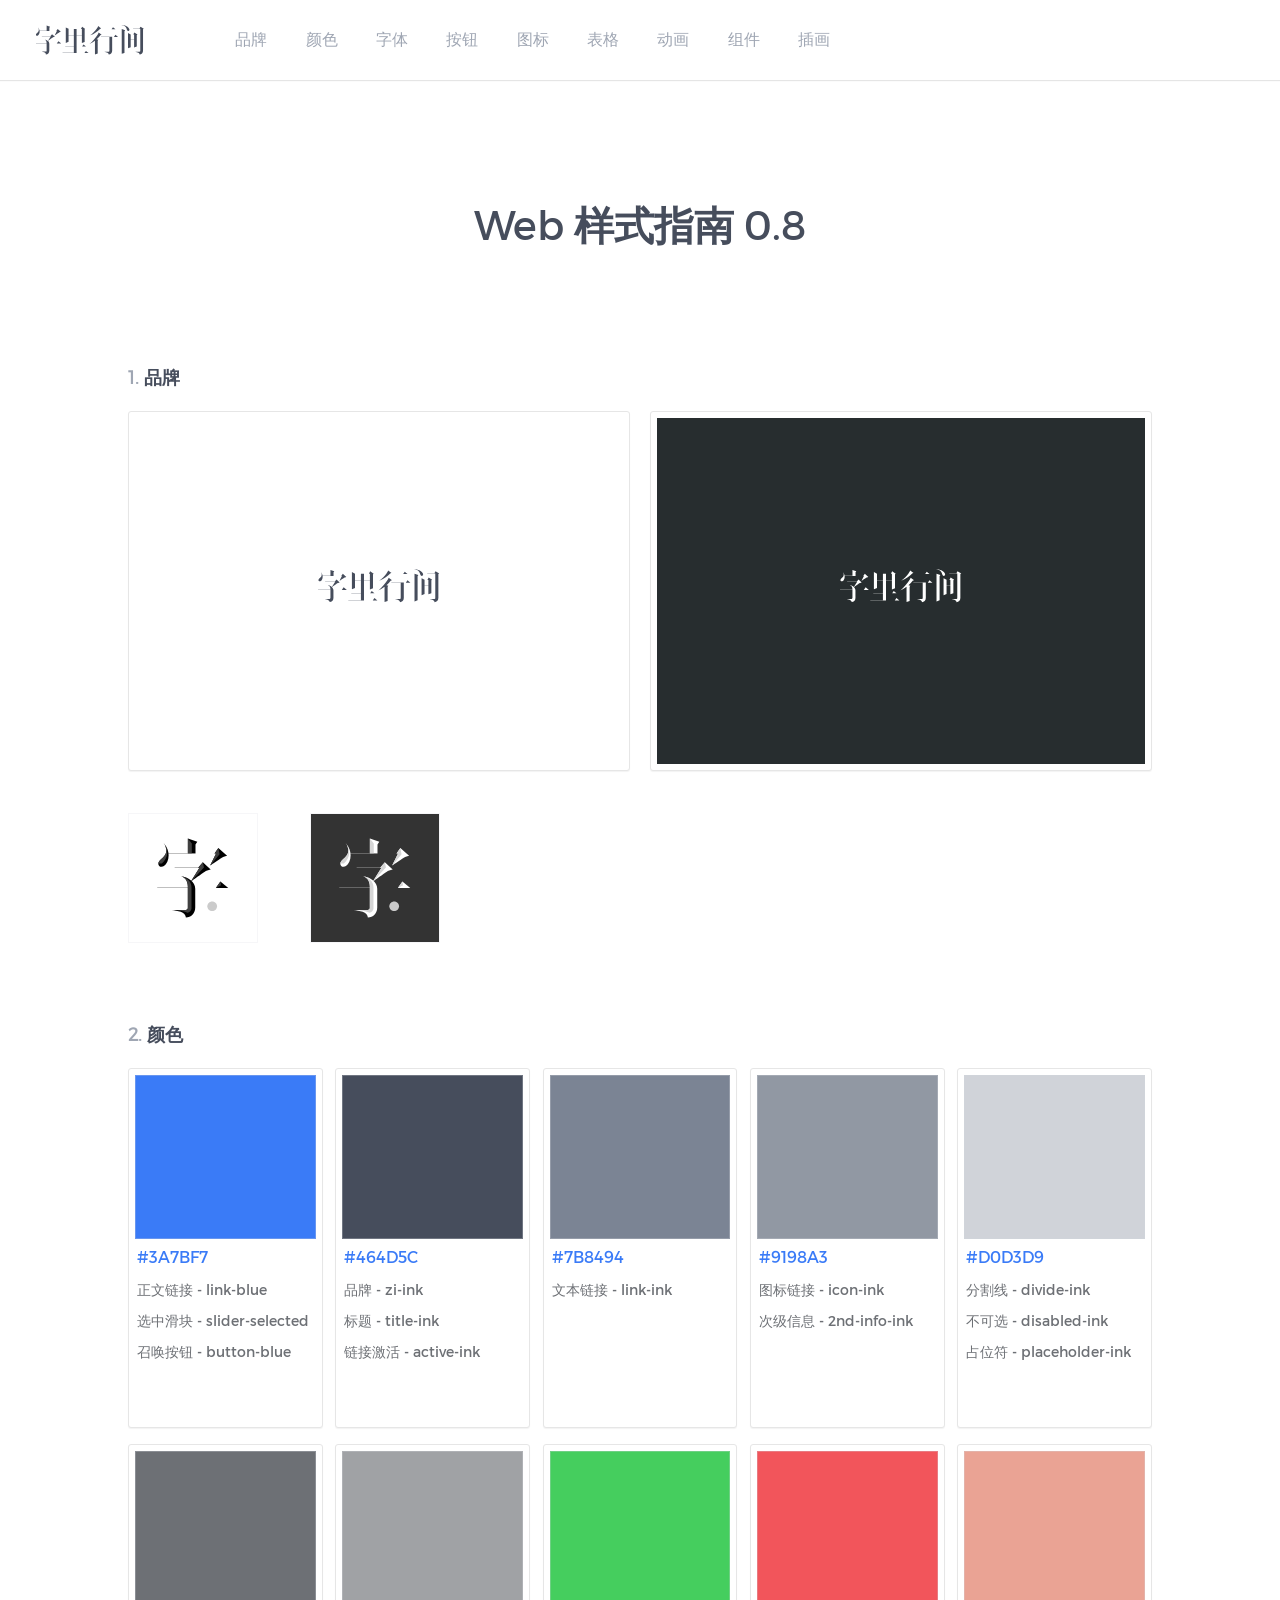
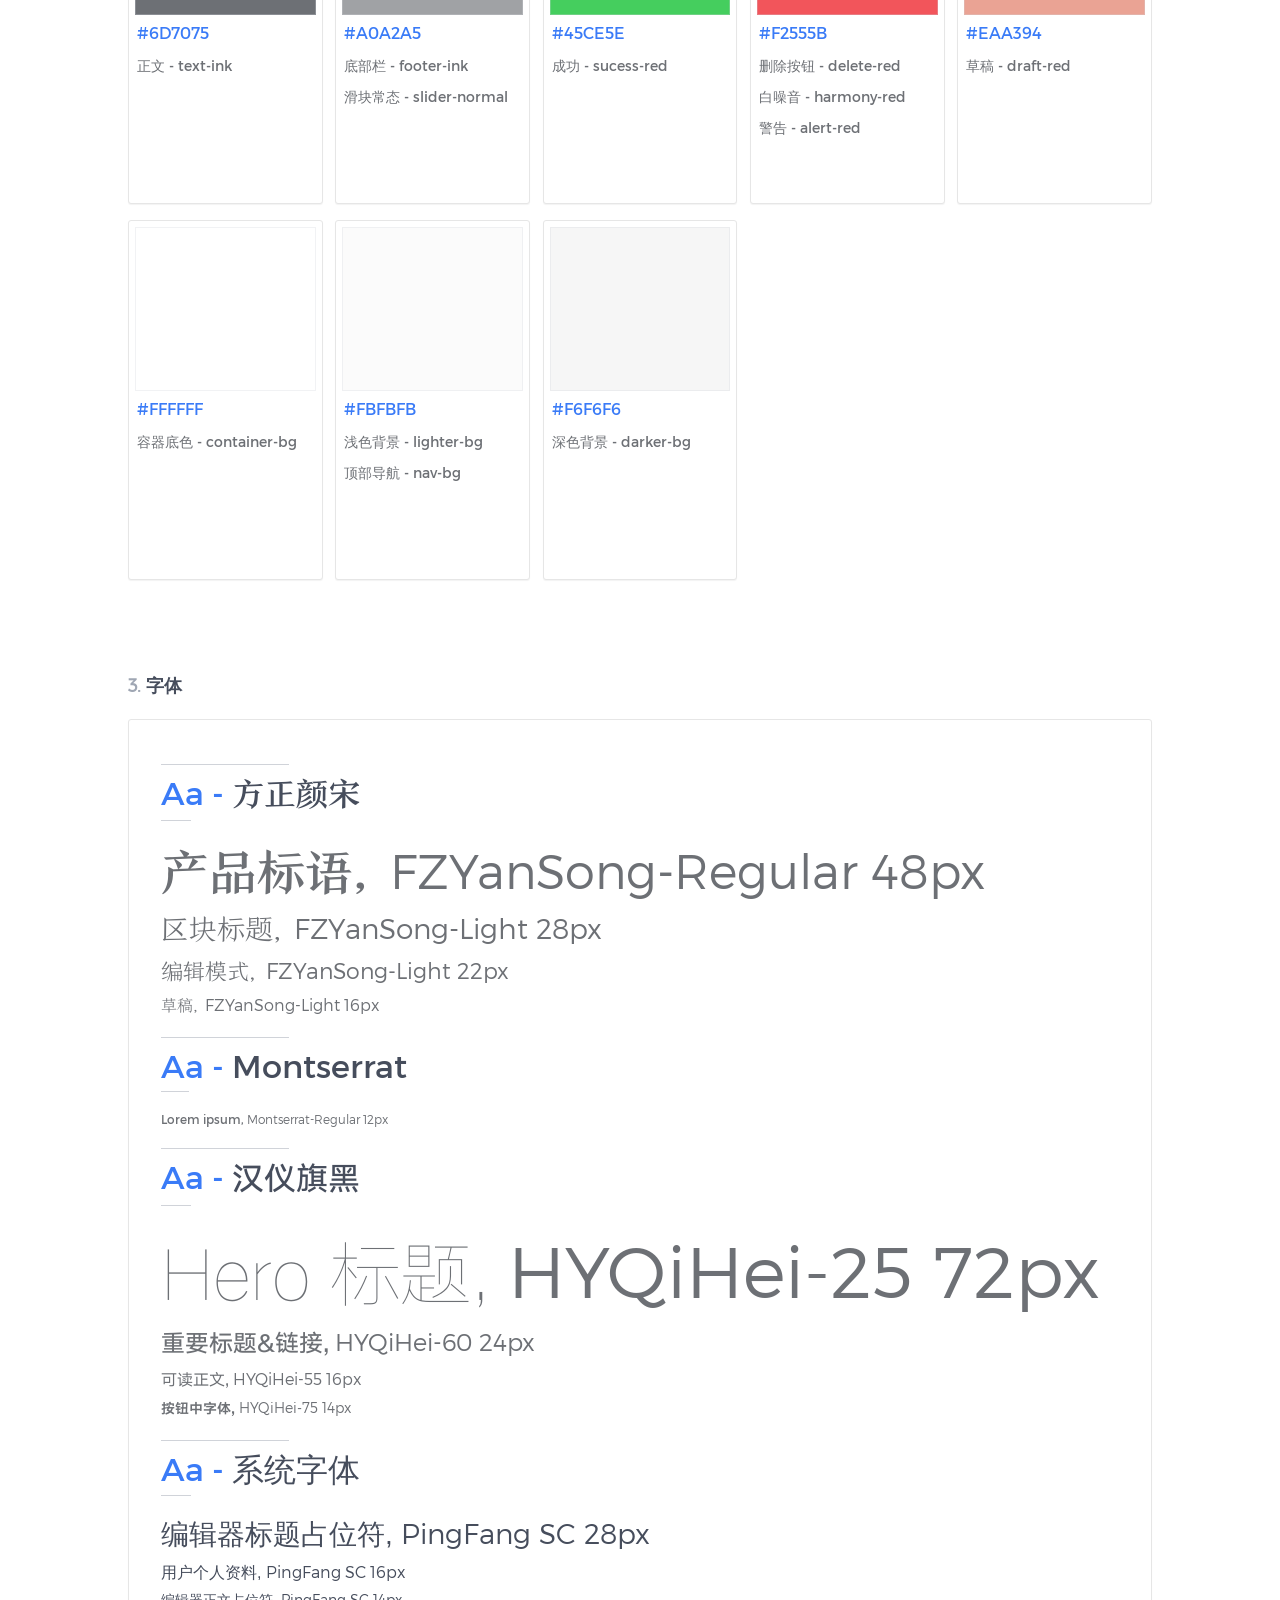
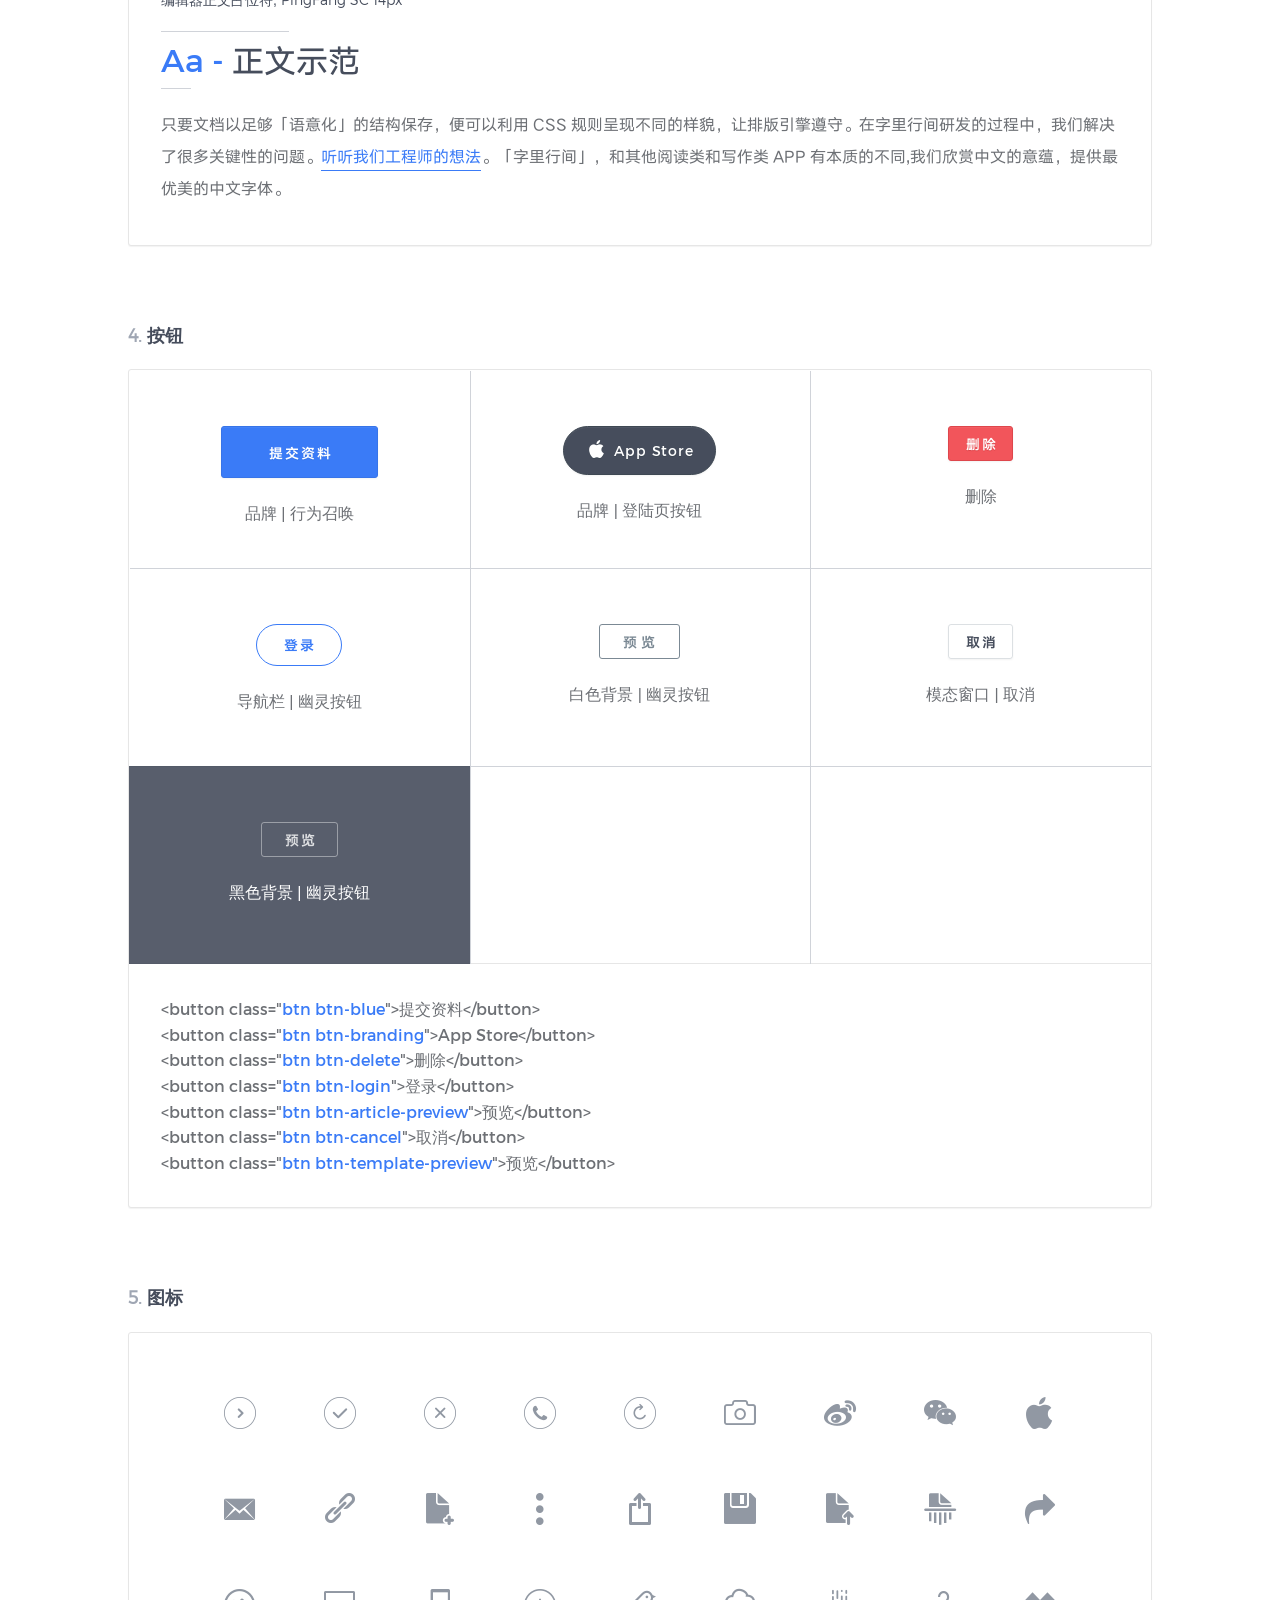
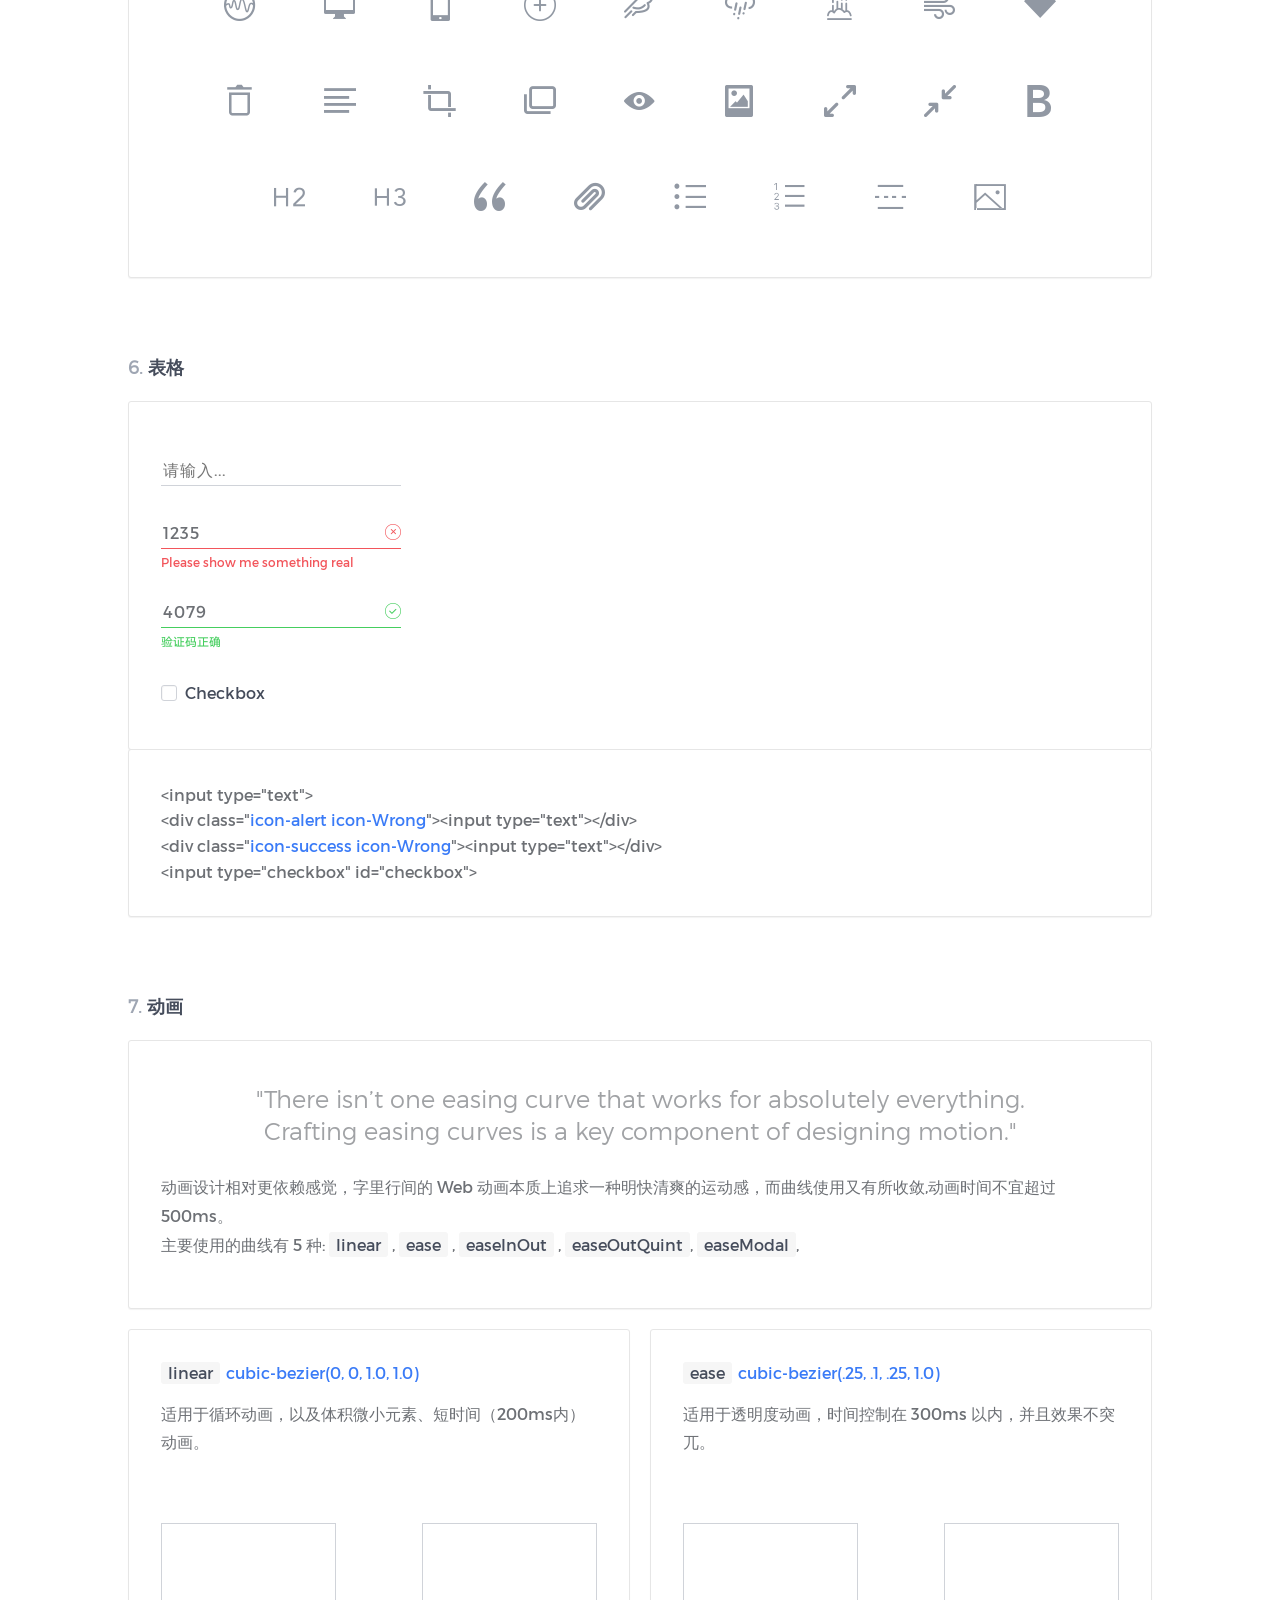
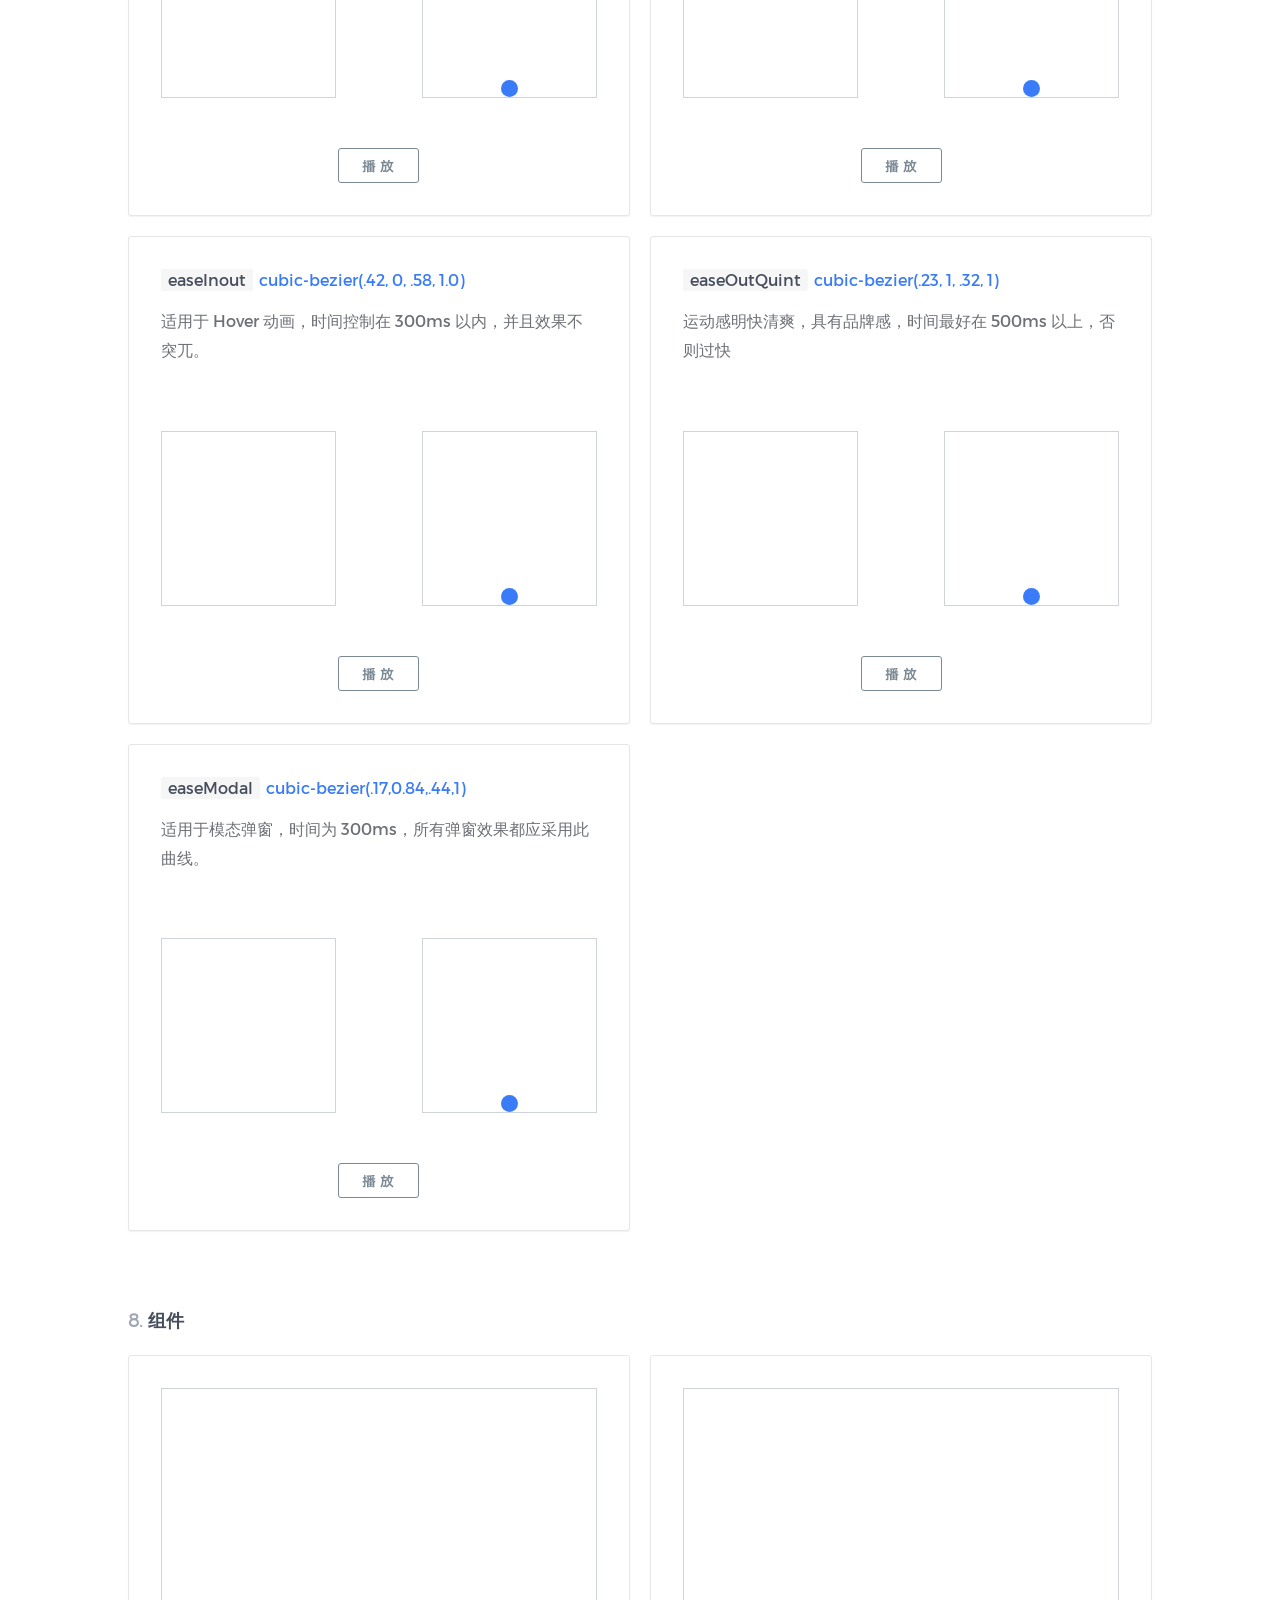
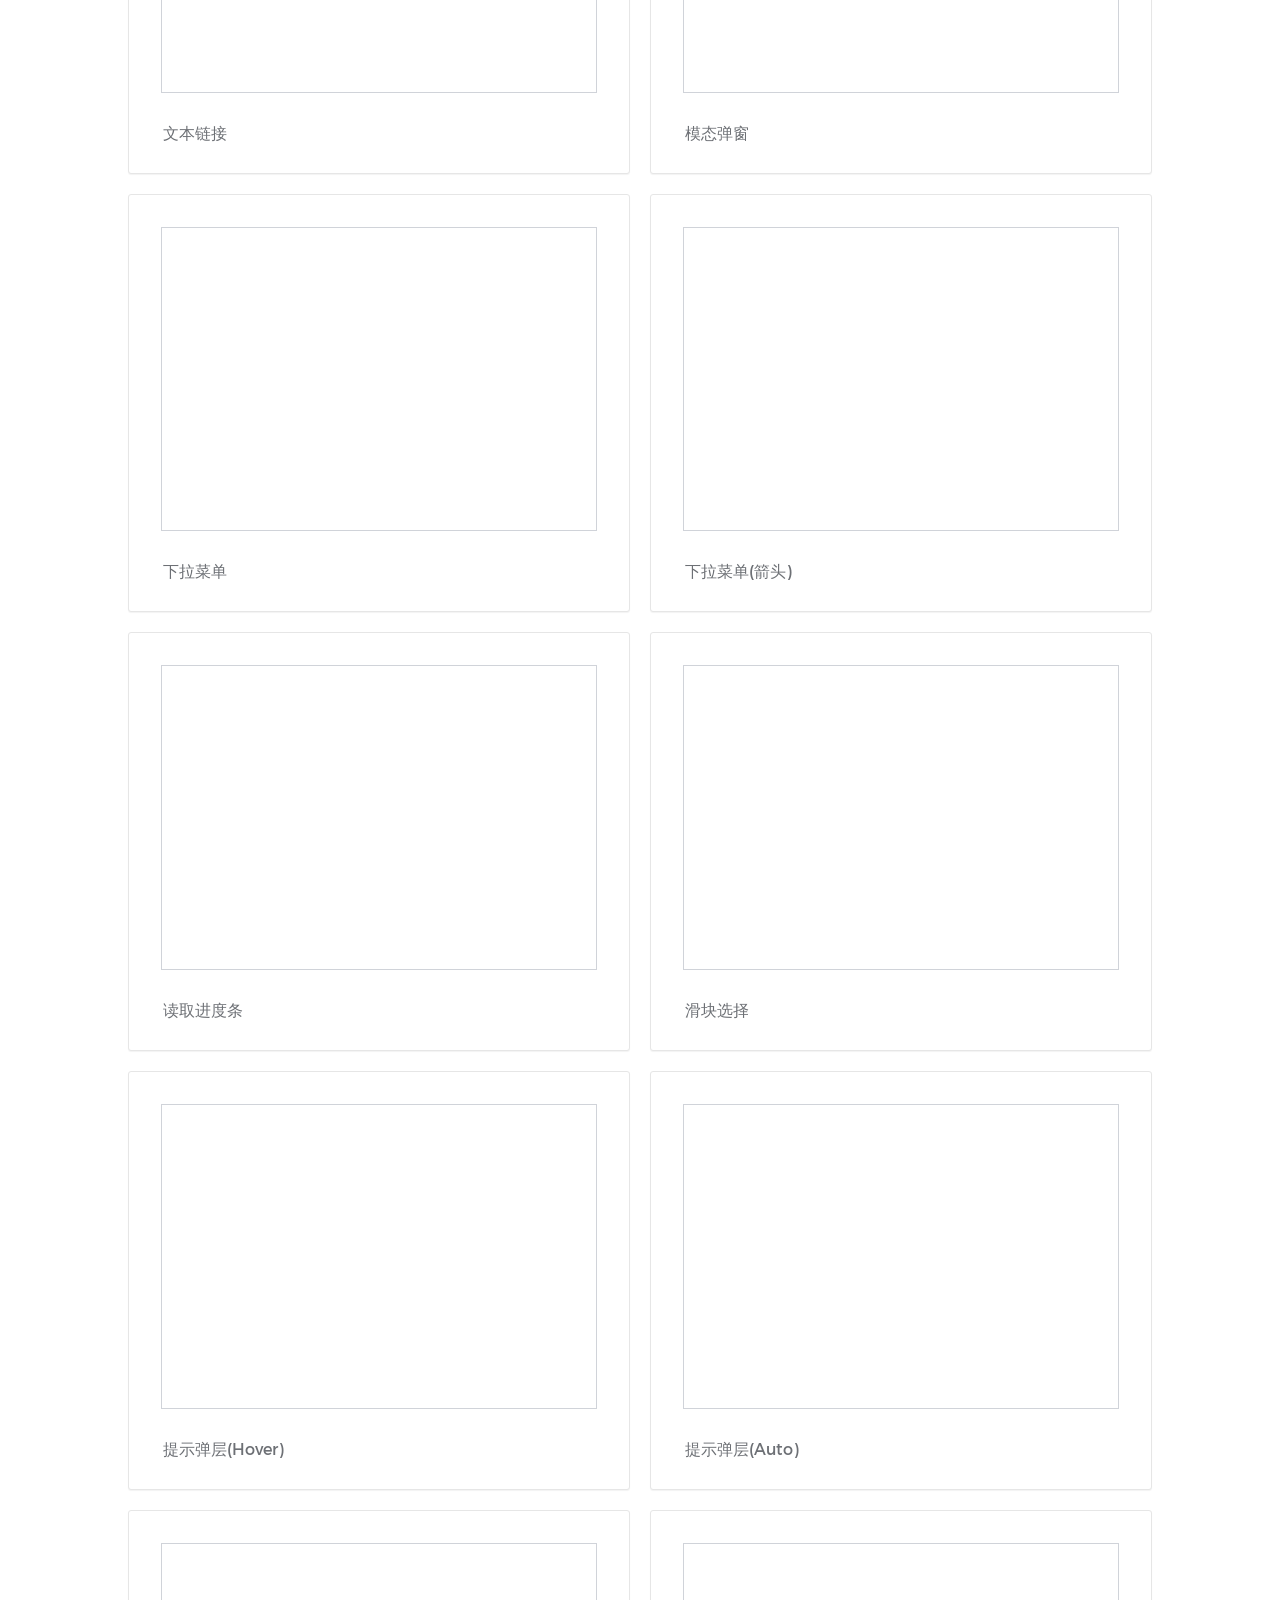
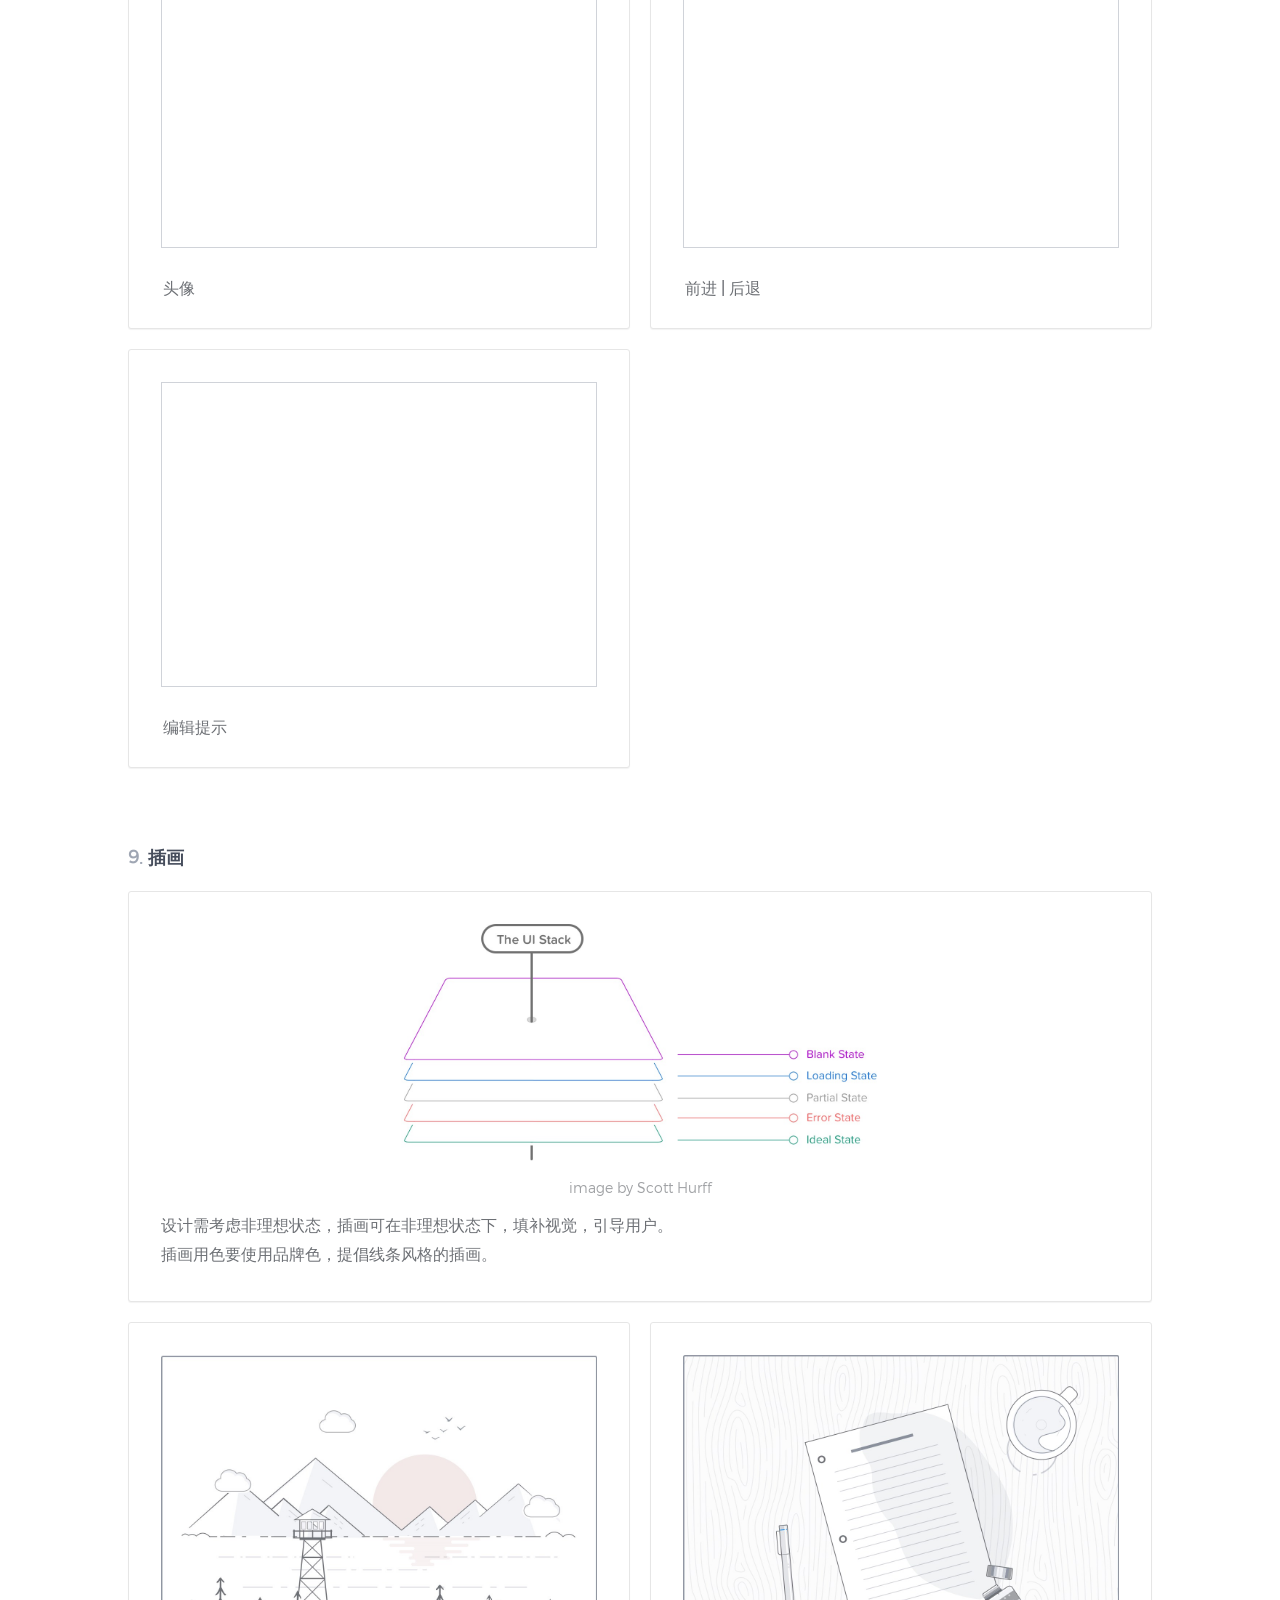
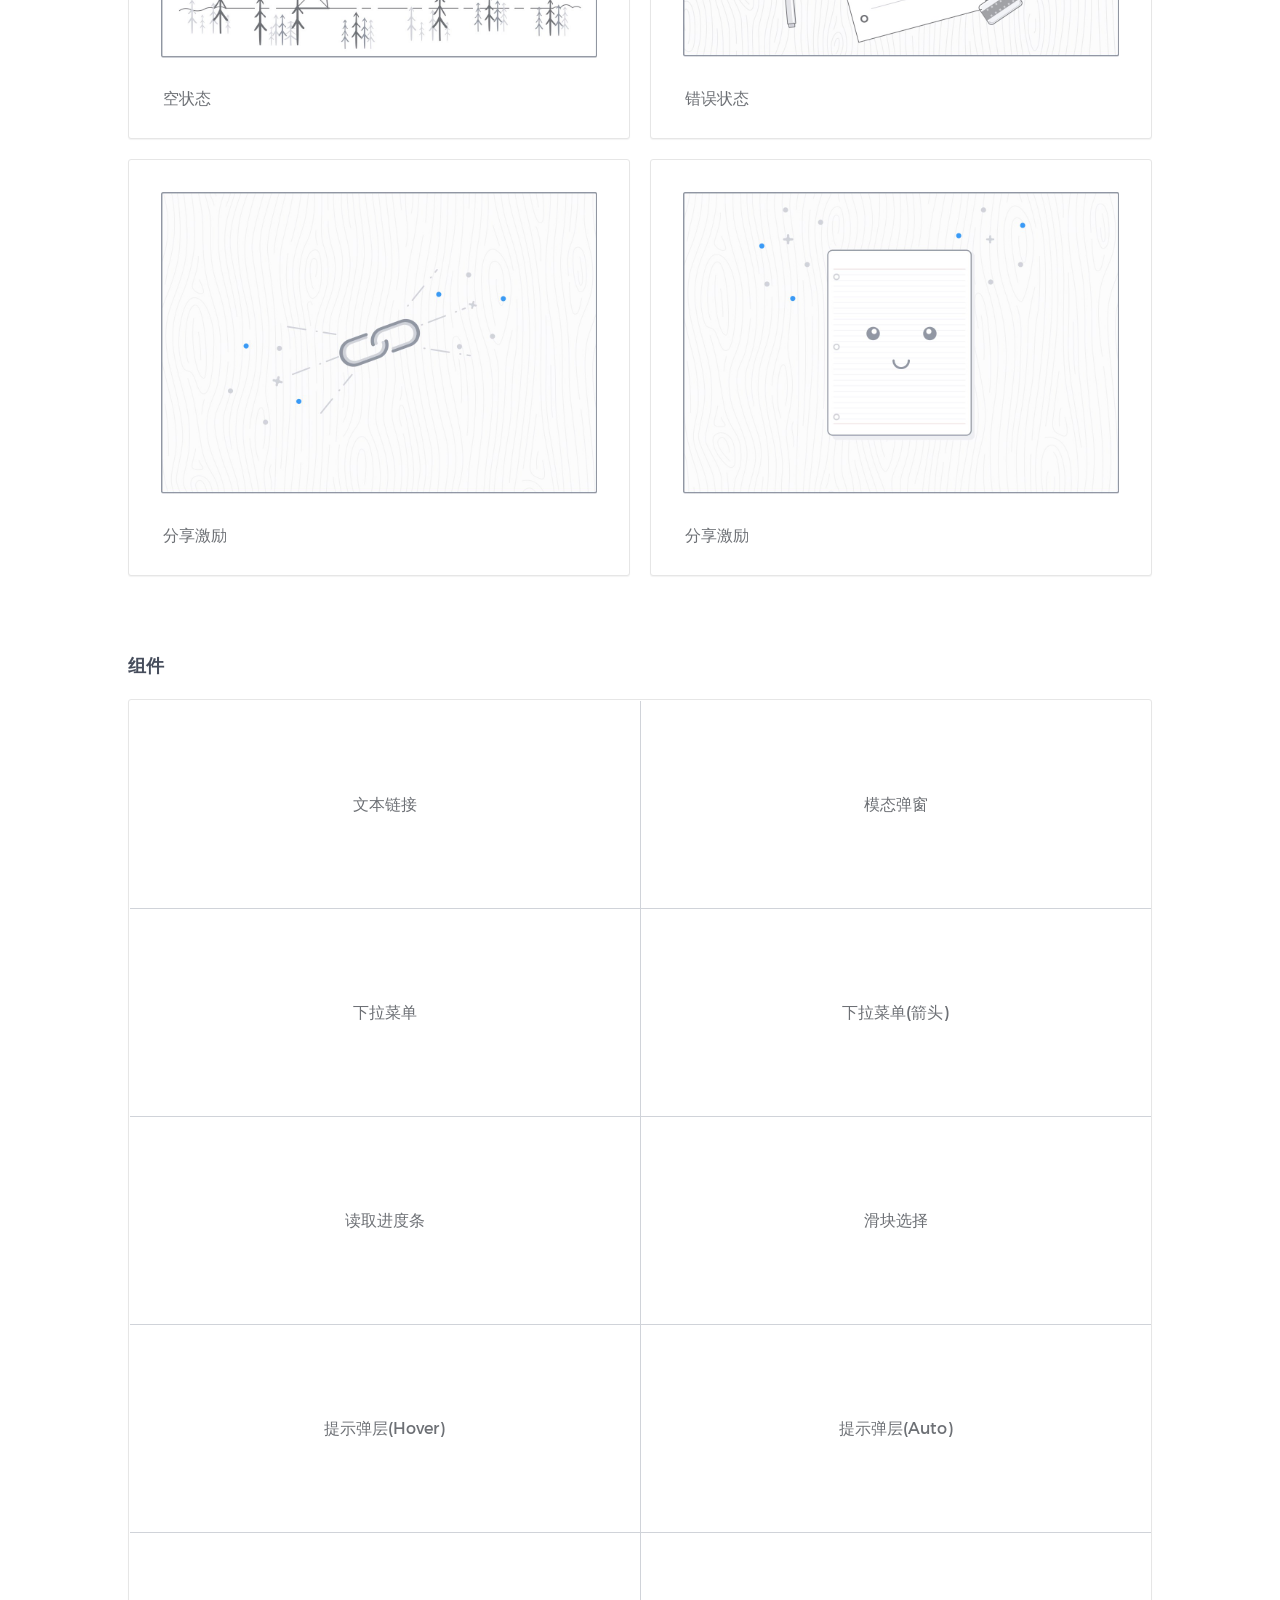
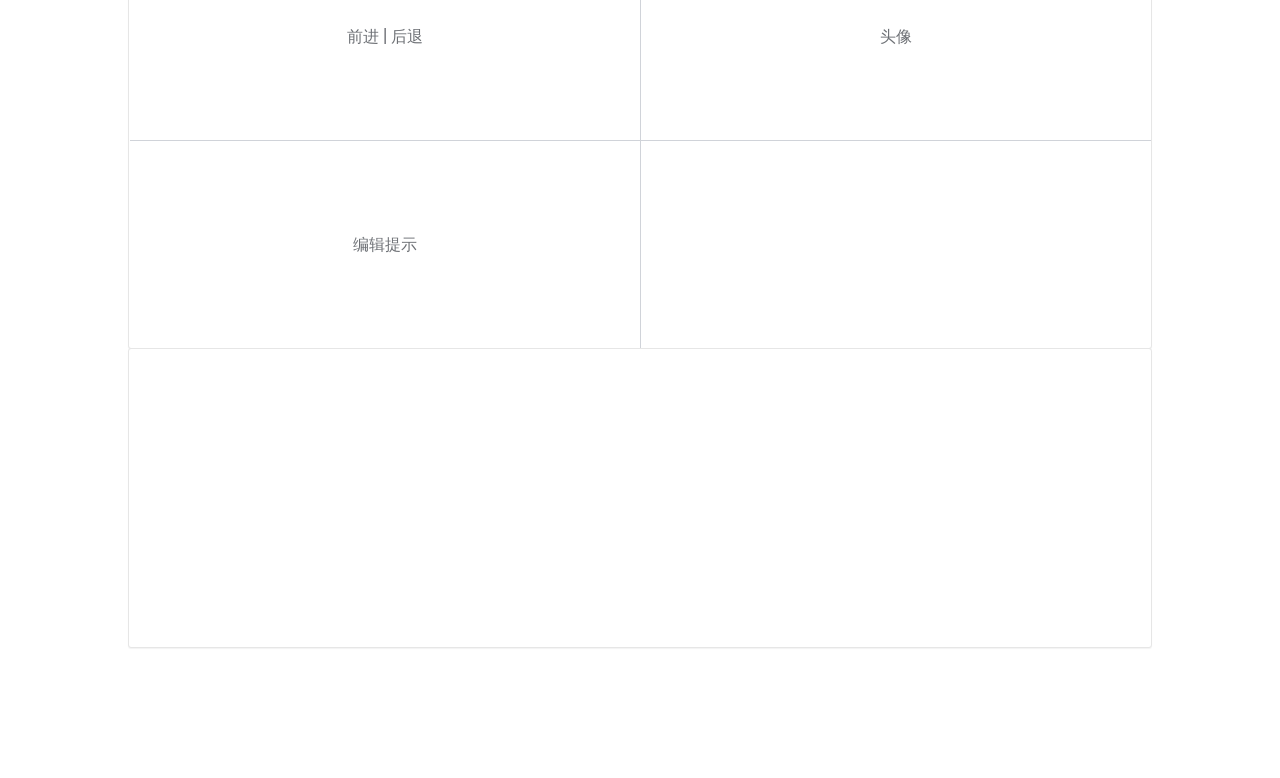
==== index.html @ 2e8d0f9f "update" ====
<!doctype html>
<html lang="en" class="no-js">
<head>
	<meta charset="UTF-8">
	<meta name="viewport" content="width=device-width, initial-scale=1">
  <link rel="shortcut icon" href="fav.ico">
	<link rel="stylesheet" href="./css/reset.css"> <!-- CSS reset -->
	<link rel="stylesheet" href="./css/style-guide.css"> <!-- Resource style -->
	<script src="./js/modernizr.js"></script> <!-- Modernizr -->

	<title>样式指南 | 字里行间</title>
</head>
<body>
	<header>
		<div class="cd-logo"><img src="assets/logo.svg" alt="Logo"></div>

		<nav>
			<ul class="cd-main-nav">
				<li><a href="#branding">品牌</a></li>
				<li><a href="#colors">颜色</a></li>
				<li><a href="#typography">字体</a></li>
				<li><a href="#buttons">按钮</a></li>
				<li><a href="#icons">图标</a></li>
				<li><a href="#form">表格</a></li>
				<li><a href="#animation">动画</a></li>
				<li><a href="#component">组件</a></li>
				<li><a href="#illustration">插画</a></li>
			</ul> <!-- cd-main-nav -->
		</nav>
		<a href="#0" class="cd-nav-trigger">Menu<span></span></a>
	</header>

	<main>
		<h1 class="guide_title">Web <span>样式指南</span> 0.8</h1>

		<section id="branding" class="cd-branding">
			<h2>品牌</h2>

			<ul>
				<li class="cd-box"><div class="bg_white"><div class="logo_dark" alt="Logo Dark"></div></div></li>
				<li class="cd-box"><div class="bg_dark"><div class="logo_white" alt="Logo White"></div></div></li>
			</ul>

			<ul>
				<li><img src="assets/branding/Logo_White_128.svg" alt="Touch Icon White"></li>
				<li><img src="assets/branding/Logo_Dark_128.svg" alt="Touch Icon Black"></li>
			</ul>
		</section>

		<section id="colors" class="cd-colors">
			<h2>颜色</h2>

			<ul>
				<li class="cd-box">
					<div class="cd-color-swatch"></div>
					<b class="color-class">正文链接 - link-blue</b><b class="color-class">选中滑块 - slider-selected</b><b class="color-class">召唤按钮 - button-blue</b>
				</li>

				<li class="cd-box">
					<div class="cd-color-swatch"></div>
					<b class="color-class">品牌 - zi-ink</b><b class="color-class">标题 - title-ink</b><b class="color-class">链接激活 - active-ink</b>
				</li>

				<li class="cd-box">
					<div class="cd-color-swatch"></div>
					<b class="color-class">文本链接 - link-ink</b>
				</li>

				<li class="cd-box">
					<div class="cd-color-swatch"></div>
					<b class="color-class">图标链接 - icon-ink</b><b class="color-class">次级信息 - 2nd-info-ink</b>
				</li>

				<li class="cd-box">
					<div class="cd-color-swatch"></div>
					<b class="color-class">分割线 - divide-ink</b><b class="color-class">不可选 - disabled-ink</b><b class="color-class">占位符 - placeholder-ink</b>
				</li>
				<li class="cd-box">
					<div class="cd-color-swatch"></div>
					<b class="color-class">正文 - text-ink</b>
				</li>

				<li class="cd-box">
					<div class="cd-color-swatch"></div>
					<b class="color-class">底部栏 - footer-ink</b><b class="color-class">滑块常态 - slider-normal</b><b class="color-class"></b>
				</li>

				<li class="cd-box">
					<div class="cd-color-swatch"></div>
					<b class="color-class">成功 - sucess-red</b>
				</li>

				<li class="cd-box">
					<div class="cd-color-swatch"></div>
					<b class="color-class">删除按钮 - delete-red</b><b class="color-class">白噪音 - harmony-red</b><b class="color-class">警告 - alert-red</b>
				</li>

				<li class="cd-box">
					<div class="cd-color-swatch"></div>
					<b class="color-class">草稿 - draft-red</b>
				</li>

				<li class="cd-box">
					<div class="cd-color-swatch"></div>
					<b class="color-class">容器底色 - container-bg</b>
				</li>

				<li class="cd-box">
					<div class="cd-color-swatch"></div>
					<b class="color-class">浅色背景 - lighter-bg</b><b class="color-class">顶部导航 - nav-bg</b>
				</li>

				<li class="cd-box">
					<div class="cd-color-swatch"></div>
					<b class="color-class">深色背景 - darker-bg</b>
				</li>
			</ul>
		</section>

		<section id="typography" class="cd-typography">
			<h2>字体</h2>

			<div class="cd-box">
				<div class="font_title_before"><h1 class="font_title font-fzyansong-title">方正颜宋</h1></div>
				<h1 class="font_area font-fzyansong-regular">产品标语, <span></span></h1>
				<h1 class="font_area font-fzyansong-light">区块标题, <span></span></h1>
				<h1 class="font_area font-fzyansong-light2">编辑模式, <span></span></h1>
				<h1 class="font_area font-fzyansong-light3">草稿, <span></span></h1>
				<div class="font_title_before"><h1 class="font_title font-montserrat-title">Montserrat</h1></div>
				<h1 class="font_area font-montserrat-regular">Lorem ipsum, <span></span></h1>
				<div class="font_title_before"><h1 class="font_title font-hyqihei-title">汉仪旗黑</h1></div>
				<h1 class="font_area font-hyqihei-25">Hero 标题, <span></span></h1>
				<h1 class="font_area font-hyqihei-60">重要标题&链接, <span></span></h1>
				<h1 class="font_area font-hyqihei-55">可读正文, <span></span></h1>
				<h1 class="font_area font-hyqihei-75">按钮中字体, <span></span></h1>
				<div class="font_title_before"><h1 class="font_title font-system-title">系统字体</h1></div>
				<h1 class="font_area font-system-400">编辑器标题占位符, <span></span></h1>
				<h1 class="font_area font-system-200-2">用户个人资料, <span></span></h1>
				<h1 class="font_area font-system-200">编辑器正文占位符, <span></span></h1>
				<div class="font_title_before"><h1 class="font_title font-hyqihei-title">正文示范</h1></div>
				<p class="font-body">只要文档以足够「语意化」的结构保存，便可以利用 CSS 规则呈现不同的样貌，让排版引擎遵守。在字里行间研发的过程中，我们解决了很多关键性的问题。<a href="#0">听听我们工程师的想法</a>。「字里行间」，和其他阅读类和写作类 APP 有本质的不同,我们欣赏中文的意蕴，提供最优美的中文字体。</p>
			</div>
		</section>

		<section id="buttons" class="cd-buttons">
			<h2>按钮</h2>

			<div class="cd-box">
				<div class="btn-box"><button class="btn btn-blue">提交资料</button><span id="buttons-tips">品牌 | 行为召唤</span></div>
				<div class="btn-box"><button class="btn btn-branding">App Store<div class="icon-Apple"></div></button><span id="buttons-tips">品牌 | 登陆页按钮</span></div>
				<div class="btn-box"><button class="btn btn-delete">删除</button><span id="buttons-tips">删除</span></div>
				<div class="btn-box"><button class="btn btn-login">登录</button><span id="buttons-tips">导航栏 | 幽灵按钮</span></div>
				<div class="btn-box"><button class="btn btn-article-preview">预览</button><span id="buttons-tips">白色背景 | 幽灵按钮</span></div>
				<div class="btn-box"><button class="btn btn-cancel">取消</button><span id="buttons-tips">模态窗口 | 取消</span></div>
				<div class="btn-box"><button class="btn btn-template-preview">预览</button><span id="buttons-tips">黑色背景 | 幽灵按钮</span></div>
				<div class="btn-box"></div>
				<div class="btn-box"></div>

			</div>

		</section>

		<section id="icons" class="cd-icons">
			<h2>图标</h2>

			<ul class="cd-box">
				<li class="icon-SendVerify"></li>
				<li class="icon-Right"></li>
				<li class="icon-Wrong"></li>
				<li class="icon-Dial"></li>
				<li class="icon-Recycle"></li>
				<li class="icon-Camera"></li>
				<li class="icon-Weibo"></li>
				<li class="icon-Wechat"></li>
				<li class="icon-Apple"></li>
				<li class="icon-Mail"></li>
				<li class="icon-Copy"></li>
				<li class="icon-AddArticle"></li>
				<li class="icon-More"></li>
				<li class="icon-Share"></li>
				<li class="icon-Draft"></li>
				<li class="icon-Publish"></li>
				<li class="icon-SmashnEmpty"></li>
				<li class="icon-Share2"></li>
				<li class="icon-WhiteNoise"></li>
				<li class="icon-iMac"></li>
				<li class="icon-iPhone"></li>
				<li class="icon-AddMedia"></li>
				<li class="icon-Bird"></li>
				<li class="icon-Rain"></li>
				<li class="icon-Waterfall"></li>
				<li class="icon-Wind"></li>
				<li class="icon-Heart"></li>
				<li class="icon-DeleteImage"></li>
				<li class="icon-Note"></li>
				<li class="icon-Crop"></li>
				<li class="icon-Replace"></li>
				<li class="icon-Preview"></li>
				<li class="icon-UploadImage"></li>
				<li class="icon-ScaleUp"></li>
				<li class="icon-ScaleDown"></li>
				<li class="icon-Bold"></li>
				<li class="icon-H1"></li>
				<li class="icon-H2"></li>
				<li class="icon-Quote"></li>
				<li class="icon-Link"></li>
				<li class="icon-Dot"></li>
				<li class="icon-Num"></li>
				<li class="icon-Divide"></li>
				<li class="icon-AddPicture"></li>
			</ul>
		</section>

		<section id="form" class="cd-form">
			<h2>表格</h2>

			<div class="cd-box">
				<form>
					<fieldset>
						<input type="text" autocomplete="off" placeholder="请输入...">
						<div class="input-alert icon-Wrong"><input type="text" value="1235" placeholder="请输入..."></div>
						<div class="input-success icon-Right"><input type="text" value="4079" placeholder="请输入..."></div>
					</fieldset>

					<fieldset>
						<div class="cd-input-wrapper">
							<input type="checkbox" id="checkbox">
	      					<label class="checkbox-label" for="checkbox">Checkbox</label>
      					</div>
					</fieldset>
				</form>
			</div>
			<div class="cd-box">
				<p>&ltinput type="text"&gt</p>
				<p>&ltdiv class="<span style="color: #3a7bf7;">icon-alert icon-Wrong</span>"&gt&ltinput type="text"&gt&lt/div&gt</p>
				<p>&ltdiv class="<span style="color: #3a7bf7;">icon-success icon-Wrong</span>"&gt&ltinput type="text"&gt&lt/div&gt</p>
				<p>&ltinput type="checkbox" id="checkbox"&gt</p>
			</div>
		</section>


		<section id="animation" class="cd-animation">
			<h2>动画</h2>
			<div class="cd-box">
					<span class="quote">"There isn’t one easing curve that works for absolutely everything. Crafting easing curves is a key component of designing motion."</span>
					<span class="animation_text">
						动画设计相对更依赖感觉，字里行间的 Web 动画本质上追求一种明快清爽的运动感，而曲线使用又有所收敛,动画时间不宜超过 500ms。<br>主要使用的曲线有 5 种:
						<span>
							<span class="easing_label">linear</span> ,
							<span class="easing_label">ease</span> ,
							<span class="easing_label">easeInOut</span> ,
							<span class="easing_label">easeOutQuint</span>,
							<span class="easing_label">easeModal</span>,
						</span>
					</span>

			</div>
			<div class="cd-box">
				<div class="animation-box">
					<span class="easing_name">linear</span><span class="easing_bezier">cubic-bezier(0, 0, 1.0, 1.0)</span>
					<span class="animation_text">适用于循环动画，以及体积微小元素、短时间（200ms内）动画。</span>
					<div class="animation_container">
						<div class="graph_container">
							<svg class="graph_beziercurve_container">
								<polyline class="graph_bezierline"></polyline>
							</svg>
						</div>
						<div class="ball_container">
								<div class="easing_ball"></div>
						</div>
					</div>
					<button class="play_animation btn btn-article-preview">播放</button>
				</div>
			</div>
			<div class="cd-box">
				<div class="animation-box">
					<span class="easing_name">ease</span><span class="easing_bezier">cubic-bezier(.25, .1, .25, 1.0)</span>
					<span class="animation_text">适用于透明度动画，时间控制在 300ms 以内，并且效果不突兀。</span>
					<div class="animation_container">
						<div class="graph_container">
							<svg class="graph_beziercurve_container">
								<polyline class="graph_bezierline"></polyline>
							</svg>
						</div>
						<div class="ball_container">
								<div class="easing_ball"></div>
						</div>
					</div>
					<button class="play_animation btn btn-article-preview">播放</button>
				</div>
			</div>
			<div class="cd-box">
				<div class="animation-box">
					<span class="easing_name">easeInout</span><span class="easing_bezier">cubic-bezier(.42, 0, .58, 1.0)</span>
					<span class="animation_text">适用于 Hover 动画，时间控制在 300ms 以内，并且效果不突兀。</span>
					<div class="animation_container">
						<div class="graph_container">
							<svg class="graph_beziercurve_container">
								<polyline class="graph_bezierline"></polyline>
							</svg>
						</div>
						<div class="ball_container">
								<div class="easing_ball"></div>
						</div>
					</div>
					<button class="play_animation btn btn-article-preview">播放</button>
				</div>
			</div>
			<div class="cd-box">
				<div class="animation-box">
					<span class="easing_name">easeOutQuint</span><span class="easing_bezier">cubic-bezier(.23, 1, .32, 1)</span>
					<span class="animation_text">运动感明快清爽，具有品牌感，时间最好在 500ms 以上，否则过快</span>
					<div class="animation_container">
						<div class="graph_container">
							<svg class="graph_beziercurve_container">
								<polyline class="graph_bezierline"></polyline>
							</svg>
						</div>
						<div class="ball_container">
								<div class="easing_ball"></div>
						</div>
					</div>
					<button class="play_animation btn btn-article-preview">播放</button>
				</div>
			</div>
			<div class="cd-box">
				<div class="animation-box">
					<span class="easing_name">easeModal</span><span class="easing_bezier">cubic-bezier(.17,0.84,.44,1)</span>
					<span class="animation_text">适用于模态弹窗，时间为 300ms，所有弹窗效果都应采用此曲线。</span>
					<div class="animation_container">
						<div class="graph_container">
							<svg class="graph_beziercurve_container">
								<polyline class="graph_bezierline"></polyline>
							</svg>
						</div>
						<div class="ball_container">
								<div class="easing_ball"></div>
						</div>
					</div>
					<button class="play_animation btn btn-article-preview">播放</button>
				</div>
			</div>
		</section>

		<section id="component" class="cd-component">
			<h2>组件</h2>
			<div class="cd-box">
				<div class="effect-box"></div>
				<span class="component-title">文本链接</span>
			</div>
			<div class="cd-box">
				<div class="effect-box"></div>
				<span class="component-title">模态弹窗</span>
			</div>
			<div class="cd-box">
				<div class="effect-box"></div>
				<span class="component-title">下拉菜单</span>
			</div>
			<div class="cd-box">
				<div class="effect-box"></div>
				<span class="component-title">下拉菜单(箭头)</span>
			</div>
			<div class="cd-box">
				<div class="effect-box"></div>
				<span class="component-title">读取进度条</span>
			</div>
			<div class="cd-box">
				<div class="effect-box"></div>
				<span class="component-title">滑块选择</span>
			</div>
			<div class="cd-box">
				<div class="effect-box"></div>
				<span class="component-title">提示弹层(Hover)</span>
			</div>
			<div class="cd-box">
				<div class="effect-box"></div>
				<span class="component-title">提示弹层(Auto)</span>
			</div>
			<div class="cd-box">
				<div class="effect-box"></div>
				<span class="component-title">头像</span>
			</div>
			<div class="cd-box">
				<div class="effect-box"></div>
				<span class="component-title">前进 | 后退</span>
			</div>
			<div class="cd-box">
				<div class="effect-box"></div>
				<span class="component-title">编辑提示</span>
			</div>
		</section>

		<section id="illustration" class="cd-illustration">
			<h2>插画</h2>
			<div class="cd-box">
				<div class="illustration-image"></div>
				<span>image by Scott Hurff</span>
				<span>设计需考虑非理想状态，插画可在非理想状态下，填补视觉，引导用户。<br>插画用色要使用品牌色，提倡线条风格的插画。</span>
			</div>
			<div class="cd-box image-box">
				<div class="illustration-image"></div>
				<span>空状态</span>
			</div>
			<div class="cd-box image-box">
				<div class="illustration-image"></div>
				<span>错误状态</span>
			</div>
			<div class="cd-box image-box">
				<div class="illustration-image"></div>
				<span>分享激励</span>
			</div>
			<div class="cd-box image-box">
				<div class="illustration-image"></div>
				<span>分享激励</span>
			</div>
		</section>

		<section id="component2" class="cd-component">
			<h2>组件</h2>

			<div class="cd-box">
				<div class="component-box"><span class="component-title">文本链接</span></div>
				<div class="component-box"><span class="component-title">模态弹窗</span></div>
				<div class="component-box"><span class="component-title">下拉菜单</span></div>
				<div class="component-box"><span class="component-title">下拉菜单(箭头)</span></div>
				<div class="component-box"><span class="component-title">读取进度条</span></div>
				<div class="component-box"><span class="component-title">滑块选择</span></div>
				<div class="component-box"><span class="component-title">提示弹层(Hover)</span></div>
				<div class="component-box"><span class="component-title">提示弹层(Auto)</span></div>
				<div class="component-box"><span class="component-title">前进 | 后退</span></div>
				<div class="component-box"><span class="component-title">头像</span></div>
				<div class="component-box"><span class="component-title">编辑提示</span></div>
			</div>
			<div class="cd-box">

			</div>

		</section>

	</main>
<script src="js/jquery-2.1.1.js"></script>
<script src='js/TweenMax.min.js'></script>
<script src='js/DrawSVGPlugin.min.js'></script>
<script src="js/EaseGetRatio.js"></script>
<script src="js/main.js"></script> <!-- Resource jQuery -->
</body>
</html>
---- css/style-guide.css ----
/* --------------------------------

xBackground

-------------------------------- */
body {
  /* this is the page background */
  background-color: #ffffff;
}

/* --------------------------------

xPatterns

-------------------------------- */
.cd-box {
  /* this is the container of various design elements - i.e. the 2 logo of the branding section */
  border: 1px solid #e6e6e6;
  border-radius: 3px;
  background: #ffffff;
  box-shadow: 0 1px 1px rgba(0, 0, 0, 0.05);
  padding: 6px;
  height: 360px;
}

.guide_title {
  font-family: 'Montserrat-Regular',PingFang SC,-apple-system;
}

.guide_title span{
  font-weight: 600;
}

@media only screen and (max-width: 768px) {
  #colors ul .cd-box {
    height: 420px
  }
}

.logo_white {
  background: url("../assets/branding/logo_white.svg") no-repeat center center;
  background-size: 100% 100%;
  width: 25%;
  height: 25%;
  position: relative;
  margin: 0 auto;
  top: 36%;
  cursor: pointer;
  -webkit-transition: all .15s ease-in-out;
  transition: all .15s ease-in-out;
}

.logo_white:hover {
  opacity:0.8
}

.logo_dark {
  background: url("../assets/branding/logo_dark.svg") no-repeat center center;
  background-size: 100% 100%;
  width: 25%;
  height: 25%;
  position: relative;
  margin: 0 auto;
  top: 36%;
  opacity: 1;
  cursor: pointer;
  -webkit-transition: all .15s ease-in-out;
  transition: all .15s ease-in-out;
}

.logo_dark:hover {
  opacity:0.8
}

.bg_dark {
  background-color: #272D2F;
  width: 100%;
  height: 100%;
}

.bg_white {
  background-color: #fff;
  width: 100%;
  height: 100%;
}

/* --------------------------------

xNavigation

-------------------------------- */
header {
  background-color: #fff;
}

.cd-logo {
  /* logo box style */
  /*background-color: #5f8ee4;*/
  width: 120px;
}
@media only screen and (min-width: 1024px) {
  .cd-logo {
    width: 180px;
  }
}

.cd-main-nav {
  /* main navigation background color - full screen on small devices */
  background: #19191a;
}
.cd-main-nav li a {
  color: #ffffff;
  border-color: #262627;
}
@media only screen and (min-width: 1024px) {
  .cd-main-nav li a {
    color: #9FA6B3;
  }
  .cd-main-nav li a.selected {
    color: #464D5C;
    box-shadow: 0 2px 0 #3A7BF7;
  }
  .no-touch .cd-main-nav li a:hover {
    color: #464D5C;
  }
}


.cd-nav-trigger span, .cd-nav-trigger span::before, .cd-nav-trigger span::after {
  /* upper and lower lines */
  background-color: #9198A3;
  transition: all 0.15s ease-in-out;
}

.nav-is-visible .cd-nav-trigger span {
  /* hide line in the center on mobile when nav is visible */
  background-color: rgba(255, 255, 255, 0);
}
.nav-is-visible .cd-nav-trigger span::before, .nav-is-visible .cd-nav-trigger span::after {
  /* preserve visibility of upper and lower lines - close icon */
  background-color: white;
}

/* --------------------------------

xPage title

-------------------------------- */
main > h1 {
  color: #464d5c;
}
@media only screen and (min-width: 1600px) {
  main > h1 {
    /* title goes into the header on big devices */
    color: #464d5c;
  }
}

/* --------------------------------

xTypography

-------------------------------- */
h1, h2 {
  font-family: 'Montserrat-Regular',-apple-system,Helvetica Neue,Arial,PingFang SC,Hiragino Sans GB,Microsoft YaHei,WenQuanYi Micro Hei,sans-serif;
  color: #464D5C;
}

h1 {
  font-size: 2.4rem;
  font-weight: 300;
  line-height: 1.2;
  margin: 0 0 .4em;
}
@media only screen and (min-width: 768px) {
  h1 {
    font-size: 3.2rem;
  }
}
@media only screen and (min-width: 1024px) {
  h1 {
    font-size: 4rem;
  }
}

h2 {
  font-weight: bold;
  text-transform: uppercase;
  margin: 1em 0;
}
@media only screen and (min-width: 768px) {
  h2 {
    font-size: 1.8rem;
    margin: 1em 0 1.4em;
  }
}

section > h2::before {
  /* number before each section title */
  font-family: 'Montserrat-Light', sans-serif;;
  color: #9FA6B3;
}

p {
  font-size: 1.4rem;
  line-height: 1.4;
  color: #6d7075;
}
p a {
  color: #5f8ee4;
  text-decoration: underline;
}
@media only screen and (min-width: 768px) {
  p {
    font-size: 1.6rem;
    line-height: 1.6;
  }
}

.font_area span {
  font-family: 'Montserrat-Light',sans-serif;
}

/* --------------------------------

xButtons

-------------------------------- */

#buttons .cd-box:nth-of-type(1) {
  height: auto;
  padding: 0px;
  overflow: hidden;
}

#buttons .cd-box:nth-of-type(2) {
  height: auto;
  margin-top: -2px;
}

#buttons .cd-box .btn-box {
  width: 33.33%;
  float: left;
  display: inline-block;
  height: 198px;
  box-shadow: 1px 1px 0px 0px #D0D3D9;
}

#buttons .cd-box .btn-box:nth-of-type(7) {
  background-color: rgba(70,77,92,.9);
}

#buttons .cd-box .btn-box:nth-of-type(7) span {
  color: white;
}

@media only screen and (max-width: 1024px) {
  #buttons .cd-box .btn-box {
    width:50%;
  }
}

@media only screen and (max-width: 768px) {
  #buttons .cd-box .btn-box {
    width:100%;
    margin-left: 0px;
  }
}

.btn {

  padding: 17px 44px 15px;
  padding-left: 47px;
  border-radius: 3px;
  color: #fff;
  font-size: 14px;
  letter-spacing: 2px;
  font-family: 'Montserrat-Regular','HYQiHei-75',sans-serif;;
  position: relative;
  display: inline-block;
  vertical-align: top;
  overflow: hidden;
  cursor: pointer;
  -webkit-transition: all .15s ease-in-out;
  transition: all .15s ease-in-out;
}

.btn-box span {
  text-align: center;
  display: block;
  margin-bottom: 2em;
  font-family: -apple-system,Helvetica Neue,Arial,PingFang SC,Hiragino Sans GB,Microsoft YaHei,WenQuanYi Micro Hei,sans-serif;
  font-weight: normal;
  font-size: 16px;
  color: #6d7075;
}

.btn:focus {
  outline: none;
}

.btn:active {
  transition: border-color .1s ease-in-out,background-color .1s ease-in-out,color .1s ease-in-out,box-shadow .1s ease-in-out;
  -webkit-transition: border-color .1s ease-in-out,background-color .1s ease-in-out,color .1s ease-in-out,box-shadow .1s ease-in-out;
}

.btn-blue {
  background-color: #3a7bf7;
  border: 1px solid #3774e8;
  box-shadow: inset 0 1px 0 hsla(0,0%,100%,.05),0 1px 2px rgba(0,0,0,.05);
  text-shadow: 0 1px 0 #3774e8;
}
.btn-blue:hover {
  background-color: #5991fa;
  border: 1px solid #3a7bf7;
  color: hsla(0,0%,100%,.9);
}
.btn-blue:active {
  background-color: #2e62c5;
  box-shadow: inset 0 1px 2px rgba(0,0,0,.15);
}

.btn-box .btn-branding {
  color: white;
  font-size: 14px;
  padding: 15px 22px 15px 50px;
  letter-spacing: 0.78px;
}

.btn-box .btn .icon-Apple::before {
  left: 24px;
  top: 13px;
  font-size: 18px;
  color: white;
  position: absolute;
}

.btn-branding{
  padding: 16px 37px 16px 40px;
  border-radius: 100px;
  background: #464d5c;
  border: 1px solid #3e4853;
  box-shadow: inset 0 1px 0 hsla(0,0%,100%,.05),0 1px 2px rgba(0,0,0,.05);
  text-shadow: 0 1px 0 #3e4853;
}

.btn-branding:hover{
  background-color: #656c7c;
  border: 1px solid #464d5c;
  color: hsla(0,0%,100%,.9);
}
.btn-branding:active {
  background-color: #3e4853;
  box-shadow: inset 0 1px 2px rgba(0,0,0,.15);
}

.btn-delete{
  padding: 8px 14px 7px 17px;
  background-color: #f2555b;
  border: 1px solid #de464c;
  box-shadow: inset 0 1px 0 hsla(0,0%,100%,.05),0 1px 2px rgba(0,0,0,.05);
  text-shadow: 0 1px 0 #de464c;
}
.btn-delete:hover {
  background-color: #ff6b71;
  border: 1px solid #f2555b;
  color: hsla(0,0%,100%,.9);
}
.btn-delete:active {
  background-color: #de464c;
  box-shadow: inset 0 1px 2px rgba(0,0,0,.15);
}

.btn-cancel {
  padding: 8px 14px 7px 17px;
  color: #464d5c;
  border: 1px solid rgba(185,193,199,.5);
  background-color: transparent;
  box-shadow: inset 0 1px 0 hsla(0,0%,100%,.05),0 1px 2px rgba(0,0,0,.05);
}
.btn-cancel:hover {
  background-color: #f6f6f6;
  color: rgba(70,77,92,.9);
}
.btn-cancel:active {
  background-color: #edeff2;
  box-shadow: inset 0 1px 2px rgba(0,0,0,.15);
}

.btn-login {
  color: #3a7bf7;
  background-color: transparent;
  border: 1px solid #3a7bf7;
  padding: 11px 25px 11px 27px;
  border-radius: 100px;
  font-size: 14px;
}

.btn-login:hover {
  color: #fff;
  background-color: #3a7bf7;
  border: 1px solid #3a7bf7;
}

.btn-login:active {
  background-color: #2e62c5;
  box-shadow: inset 0 1px 2px rgba(0,0,0,.15);
}

.btn-article-preview {
  padding: 8px 20px 7px 23px;
  border: 1px solid #7b8994;
  color: #7b8994;
  letter-spacing: 4px;
  background-color: transparent;
}

.btn-article-preview:hover {
  border: 1px solid #3774e8;
  color: #fff;
  background-color: #3a7bf7;
}

.btn-article-preview:active {
  background-color: #2e62c5;
  box-shadow: inset 0 1px 2px rgba(0,0,0,.15);
}

.btn-template-preview {
  padding: 8px 20px 7px 23px;
  background-color: rgba(255,255,255,0);
  border: 1px solid hsla(0,0%,100%,.4);
  color: hsla(0,0%,100%,.8);
}

.btn-template-preview:hover {
  border: 1px solid hsla(0,0%,100%,.82);
  color: #fff;
  background-color: rgba(255,255,255,0.5);
}

.btn-template-preview:active {
  background-color: hsla(0,0%,100%,.1);
  box-shadow: inset 0 1px 2px rgba(0,0,0,.15);
}


@media only screen and (min-width: 768px) {
  .btn {
    font-size: 14px;
  }
}

.cd-buttons .cd-box:nth-of-type(2) span {
  /* CSS class name color */
  color: #3a7bf7;
}

/* --------------------------------

xIcons

-------------------------------- */
.cd-icons li {
  /* icons size */
  width: 32px;
  height: 32px;
}

/* --------------------------------

xForm

-------------------------------- */
#form .cd-box {
  height: auto;
}

input[type=text], select {
  border-radius: 0;
  padding-top: 10px;
  padding-bottom: 5px;
  letter-spacing: 1px;
  background: transparent;
  border: none;
  border-bottom: 1pt solid #d0d3d9;
  width: 240px;
  line-height: 20px;
  color: #6d7075;
  -webkit-transition: border-color .3s ease-in-out;
  transition: border-color .3s ease-in-out;
}
input[type=text]:focus, select:focus {
  outline: none;
}

.input-success input[type=text] {
  border-color: #45CE5E;
}
.input-alert input[type=text] {
  border-color: #f2555b;
}

input[type=text]:focus {
  border-color:#3a7bf7;
}

input[type=radio],
input[type=checkbox] {
  position: absolute;
  left: 0;
  top: 0;
  margin: 0;
  padding: 0;
  opacity: 0;
}

form fieldset:nth-of-type(2){
  margin-top: 25px;
}

.input-alert {
  /*display: inline-block;*/
  cursor: inherit !important;
  position: relative;
  margin-left: -16px;
  display: block;
  margin-top: -5px;
}

.input-alert:before {
  font-size: 16px;
  right: -240px;
  position: relative;
  color: #F2555B;
  -webkit-transition: border-color .3s ease-in-out;
  transition: border-color .3s ease-in-out;
}
.input-alert:after {
  content: 'Please show me something real';
  font-size: 12px;
  left: -256px;
  top: 28px;
  position: relative;
  color: #F2555B;
  font-family: 'Montserrat-Regular','HYQiHei-55',sans-serif;
  -webkit-transition: border-color .3s ease-in-out;
  transition: border-color .3s ease-in-out;
}

.input-success {
  /*display: inline-block;*/
  cursor: inherit !important;
  position: relative;
  margin-left: -16px;
  display: block;
  margin-top: 11px;
}

.input-success::before{
  font-size: 16px;
  right: -240px;
  position: relative;
  color: #45CE5E;
  -webkit-transition: border-color .3s ease-in-out;
  transition: border-color .3s ease-in-out;
}

.input-success:after {
  content: '验证码正确';
  font-size: 12px;
  left: -256px;
  top: 28px;
  position: relative;
  color: #45CE5E;
  font-family: 'Montserrat-Regular','HYQiHei-60',sans-serif;
  -webkit-transition: border-color .3s ease-in-out;
  transition: border-color .3s ease-in-out;
}


.checkbox-label {
  color: #464d5c;
  padding-left: 24px;
  -webkit-user-select: none;
  -moz-user-select: none;
  -ms-user-select: none;
  user-select: none;
}
.checkbox-label::before,
.checkbox-label::after {
  /* custom radio and check boxes */
  content: '';
  display: block;
  width: 16px;
  height: 16px;
  position: absolute;
  top: 50%;
  -webkit-transform: translateY(-50%);
  -moz-transform: translateY(-50%);
  -ms-transform: translateY(-50%);
  -o-transform: translateY(-50%);
  transform: translateY(-50%);
}
.checkbox-label::before {
  left: 0;
  border: 1px solid #d0d3d9;
  box-shadow: inset 1px 1px rgba(0, 0, 0, 0.03);
}
.checkbox-label::after {
  left: 3px;
  background: url("../assets/form/icon-check.svg") no-repeat center center;
  display: none;
}

.checkbox-label::before {
  border-radius: 3px;
}

input[type=checkbox]:checked + label::before {
  background-color: transparent;
  border: 1px solid #d0d3d9;
  box-shadow: none;
}

input[type=checkbox]:checked + label::after {
  display: block;
}

select {
  position: relative;
  padding: .6em 2em .6em 1em;
  cursor: pointer;
  -webkit-appearance: none;
  -moz-appearance: none;
  -ms-appearance: none;
  -o-appearance: none;
  appearance: none;
}

/* --------------------------------

xBasic style

-------------------------------- */
*, *::after, *::before {
  -webkit-box-sizing: border-box;
  -moz-box-sizing: border-box;
  box-sizing: border-box;
}

html * {
  -webkit-font-smoothing: antialiased;
  -moz-osx-font-smoothing: grayscale;
}

html {
  font-size: 62.5%;
}

body {
  font-size: 1.6rem;
  font-family: 'Montserrat-Regular',-apple-system,Helvetica Neue,Arial,PingFang SC,Hiragino Sans GB,Microsoft YaHei,WenQuanYi Micro Hei,sans-serif;
}

a {
  text-decoration: none;
}

img {
  max-width: 100%;
}

input, textarea, select {
  font-family: 'Montserrat-Regular',-apple-system,Helvetica Neue,Arial,PingFang SC,Hiragino Sans GB,Microsoft YaHei,WenQuanYi Micro Hei,sans-serif;
  font-size: 1.6rem;
}

header {
  position: fixed;
  height: 50px;
  width: 100%;
  top: 0;
  left: 0;
  box-shadow: 0 1px 1px rgba(0, 0, 0, 0.1);
  z-index: 10;
}
header nav {
  display: inline-block;
}
@media only screen and (min-width: 1024px) {
  header {
    height: 80px;
  }
  header:after {
    content: "";
    display: table;
    clear: both;
  }
}

.cd-logo {
  display: inline-block;
  height: 100%;
  position: relative;
}
.cd-logo img {
  position: absolute;
  display: block;
  top: 50%;
  left: 50%;
  -webkit-transform: translateX(-50%) translateY(-50%);
  -moz-transform: translateX(-50%) translateY(-50%);
  -ms-transform: translateX(-50%) translateY(-50%);
  -o-transform: translateX(-50%) translateY(-50%);
  transform: translateX(-50%) translateY(-50%);
}
@media only screen and (min-width: 1600px) {
  .cd-logo {
    margin-left: 3%;
  }
}

.cd-nav-trigger {
  display: block;
  position: absolute;
  right: 0;
  top: 0;
  height: 100%;
  width: 50px;
  overflow: hidden;
  white-space: nowrap;
  color: transparent;
}
.cd-nav-trigger span {
  position: absolute;
  height: 2px;
  width: 20px;
  top: 50%;
  margin-top: -1px;
  left: 50%;
  margin-left: -10px;
  -webkit-transition: background-color 0.3s 0.3s;
  -moz-transition: background-color 0.3s 0.3s;
  transition: background-color 0.3s 0.3s;
}
.cd-nav-trigger span::before, .cd-nav-trigger span::after {
  content: '';
  position: absolute;
  width: 100%;
  height: 100%;
  /* Force Hardware Acceleration in WebKit */
  -webkit-transform: translateZ(0);
  -moz-transform: translateZ(0);
  -ms-transform: translateZ(0);
  -o-transform: translateZ(0);
  transform: translateZ(0);
  -webkit-backface-visibility: hidden;
  backface-visibility: hidden;
  will-change: transform;
  -webkit-transition: -webkit-transform 0.3s 0.3s;
  -moz-transition: -moz-transform 0.3s 0.3s;
  transition: transform 0.3s 0.3s;
}
.cd-nav-trigger span::before {
  -webkit-transform: translateY(-6px);
  -moz-transform: translateY(-6px);
  -ms-transform: translateY(-6px);
  -o-transform: translateY(-6px);
  transform: translateY(-6px);
}
.cd-nav-trigger span::after {
  -webkit-transform: translateY(6px);
  -moz-transform: translateY(6px);
  -ms-transform: translateY(6px);
  -o-transform: translateY(6px);
  transform: translateY(6px);
}
@media only screen and (min-width: 1024px) {
  .cd-nav-trigger {
    display: none;
  }
}

.cd-main-nav {
  position: fixed;
  top: 0;
  left: 0;
  width: 100%;
  height: 100vh;
  padding: 50px 0;
  text-align: center;
  font-family: -apple-system,Helvetica Neue,Arial,PingFang SC,Hiragino Sans GB,Microsoft YaHei,WenQuanYi Micro Hei,sans-serif;
  -webkit-transform: translateY(-100%);
  -moz-transform: translateY(-100%);
  -ms-transform: translateY(-100%);
  -o-transform: translateY(-100%);
  transform: translateY(-100%);
  -webkit-transition: -webkit-transform 0.3s;
  -moz-transition: -moz-transform 0.3s;
  transition: transform 0.3s;
}
.cd-main-nav li a {
  display: block;
  font-size: 1.8rem;
  padding: 1em 0;
  border-bottom-width: 1px;
  border-style: solid;
}
.cd-main-nav li:first-of-type a {
  border-top-width: 1px;
}
@media only screen and (min-width: 1024px) {
  .cd-main-nav {
    position: static;
    display: table;
    -webkit-transform: translateY(0);
    -moz-transform: translateY(0);
    -ms-transform: translateY(0);
    -o-transform: translateY(0);
    transform: translateY(0);
    width: auto;
    height: 80px;
    background: transparent;
    padding: 0 2em;
    text-align: left;
  }
  .cd-main-nav li {
    display: table-cell;
    vertical-align: middle;
    padding: 0 1em;
  }
  .cd-main-nav li a {
    display: inline-block;
    font-size: 1.6rem;
    padding: .4em .2em;
    border-bottom: none;
    -webkit-transition: all 0.2s;
    -moz-transition: all 0.2s;
    transition: all 0.2s;
  }
  .cd-main-nav li:first-of-type a {
    border-top: none;
  }
}
@media only screen and (min-width: 1600px) {
  .cd-main-nav {
    display: none;
  }
}

.nav-is-visible .cd-nav-trigger span::before {
  -webkit-transform: translateY(0) rotate(-45deg);
  -moz-transform: translateY(0) rotate(-45deg);
  -ms-transform: translateY(0) rotate(-45deg);
  -o-transform: translateY(0) rotate(-45deg);
  transform: translateY(0) rotate(-45deg);
}
.nav-is-visible .cd-nav-trigger span::after {
  -webkit-transform: translateY(0) rotate(45deg);
  -moz-transform: translateY(0) rotate(45deg);
  -ms-transform: translateY(0) rotate(45deg);
  -o-transform: translateY(0) rotate(45deg);
  transform: translateY(0) rotate(45deg);
}
.nav-is-visible .cd-main-nav {
  -webkit-transform: translateY(0);
  -moz-transform: translateY(0);
  -ms-transform: translateY(0);
  -o-transform: translateY(0);
  transform: translateY(0);
}

main {
  width: 90%;
  max-width: 1024px;
  margin: 0 auto;
  padding: 50px 0;
}
main > h1 {
  text-align: center;
  margin: 3em 0;
}
@media only screen and (min-width: 1024px) {
  main {
    padding-top: 80px;
  }
}
@media only screen and (min-width: 1600px) {
  main {
    max-width: none;
    padding: 120px 0 50px;
  }
  main > h1 {
    position: fixed;
    top: 0;
    left: 50%;
    height: 80px;
    line-height: 80px;
    width: 400px;
    margin: 0 0 0 -200px;
    font-size: 2.6rem;
    z-index: 20;
  }
}

section {
  margin: 3em 0;
}
section:after {
  content: "";
  display: table;
  clear: both;
}
section:nth-of-type(1) h2::before {
  content: '1. ';
}
section:nth-of-type(2) h2::before {
  content: '2. ';
}
section:nth-of-type(3) h2::before {
  content: '3. ';
}
section:nth-of-type(4) h2::before {
  content: '4. ';
}
section:nth-of-type(5) h2::before {
  content: '5. ';
}
section:nth-of-type(6) h2::before {
  content: '6. ';
}
section:nth-of-type(7) h2::before {
  content: '7. ';
}
section:nth-of-type(8) h2::before {
  content: '8. ';
}
section:nth-of-type(9) h2::before {
  content: '9. ';
}
@media only screen and (min-width: 768px) {
  section {
    margin: 3em 0 5em;
  }
}
@media only screen and (min-width: 1600px) {
  section {
    width: 60%;
    /*float: left;*/
    margin: 0 auto;
    /*margin: 0 4% 4em 0;*/
  }
  /*section:nth-of-type(2n) {
    margin-right: 0;
  }*/
}

/* xBranding section - basic style */
.cd-branding .cd-box {
  margin-bottom: 1em;
}
.cd-branding img {
  display: block;
  width: 100%;
}
.cd-branding ul:last-of-type {
  padding-top: .6em;
}
.cd-branding ul:last-of-type li {
  display: inline-block;
  margin-right: 1em;
  border: 1px solid rgba(208,211,217,0.2);
}
.cd-branding ul:last-of-type li:nth-of-type(1) img {
  width: 128px;
  height: 128px;
}
.cd-branding ul:last-of-type li:nth-of-type(2) img {
  width: 128px;
  height: 128px;
}

@media only screen and (min-width: 768px) {
  .cd-branding .cd-box {
    width: 49%;
    float: left;
    margin: 0 2% 2em 0;
  }
  .cd-branding .cd-box:nth-of-type(2n) {
    margin-right: 0;
  }
  .cd-branding ul:last-of-type {
    clear: left;
  }
  .cd-branding ul:last-of-type li {
    margin-right: 3em;
  }
}

/* xColor section - basic style */
.cd-colors li {
  text-align: center;
  width: 48%;
  float: left;
  margin: 0 4% 1em 0;
}
.cd-colors li:nth-of-type(2n) {
  margin-right: 0;
}
.cd-colors .cd-color-swatch {
  position: relative;
  width: 100;
  border: 1px solid rgba(208,211,217,0.3);
  padding: 45% 0;
}

.cd-colors b {
  color: #3a7bf7;
  display: block;
  padding: .6em 0;
  text-transform: uppercase;
  text-align: left;
  padding-left: 2px;
  font-family: 'Montserrat-Regular';
}

.cd-colors b.color-class {
  color: #6d7075;
  font-size: 14px;
  text-transform: none;
  font-weight: 500;
}
.cd-colors li:nth-of-type(1) .cd-color-swatch {
  background-color: #3A7BF7;
}
.cd-colors li:nth-of-type(2) .cd-color-swatch {
  background-color: #464D5C;
}
.cd-colors li:nth-of-type(3) .cd-color-swatch {
  background-color: #7B8494;
}
.cd-colors li:nth-of-type(4) .cd-color-swatch {
  background-color: #9198A3;
}
.cd-colors li:nth-of-type(5) .cd-color-swatch {
  background-color: #D0D3D9;
}
.cd-colors li:nth-of-type(6) .cd-color-swatch {
  background-color: #6D7075;
}
.cd-colors li:nth-of-type(7) .cd-color-swatch {
  background-color: #A0A2A5;
}
.cd-colors li:nth-of-type(8) .cd-color-swatch {
  background-color: #45CE5E;
}
.cd-colors li:nth-of-type(9) .cd-color-swatch {
  background-color: #F2555B;
}
.cd-colors li:nth-of-type(10) .cd-color-swatch {
  background-color: #EAA394;
}
.cd-colors li:nth-of-type(11) .cd-color-swatch {
  background-color: #FFFFFF;
}
.cd-colors li:nth-of-type(12) .cd-color-swatch {
  background-color: #FBFBFB;
}
.cd-colors li:nth-of-type(13) .cd-color-swatch {
  background-color: #F6F6F6;
}


@media only screen and (min-width: 768px) {
  .cd-colors li {
    width: 19%;
    float: left;
    margin: 0 1.25% 1em 0;
  }
  .cd-colors li:nth-of-type(2n) {
    margin-right: 1.25%;
  }
  .cd-colors li:nth-of-type(5n) {
    margin-right: 0;
  }
}

.cd-typography .cd-box,
.cd-buttons .cd-box,
.cd-icons .cd-box,
.cd-form .cd-box,
.cd-component .cd-box,
.cd-animation .cd-box,
.cd-component .cd-box,
.cd-illustration.cd-box,
.animation-box {
  padding: 2em;
}
@media only screen and (max-width: 768px) {
  .cd-typography .cd-box,
  .cd-buttons .cd-box,
  .cd-icons .cd-box,
  .cd-form .cd-box,
  .cd-component .cd-box,
  .cd-animation .cd-box,
  .cd-component .cd-box,
  .cd-illustration.cd-box,
  .animation-box  {
    padding: 1em;
  }
}

/* xTypography section - basic style */

#typography .cd-box {
  height: auto;
}

.font-fzyansong-title {
  font-size: 2em;
  color: #464D5C;
  font-family: 'FZYanSong-Regular','Montserrat-Regular',-apple-system,Helvetica Neue,Arial,PingFang SC,Hiragino Sans GB,Microsoft YaHei,WenQuanYi Micro Hei,sans-serif;
}

/*.font-fzyansong-title::before {
  content: '';
  width: 128px;
  height: 1px;
  position: relative;
  margin-bottom: 6px;
  display: block;
  background-color: #d0d3d9;
}*/

.font-fzyansong-title::after {
  content: '';
  width: 30px;
  height: 1px;
  position: relative;
  margin-top: 6px;
  display: block;
  background-color: #d0d3d9;
}

.font-fzyansong-regular {
  font-size: 3em;
  color: #6d7075;
  font-family: 'FZYanSong-Regular','Montserrat-Regular',-apple-system,Helvetica Neue,Arial,PingFang SC,Hiragino Sans GB,Microsoft YaHei,WenQuanYi Micro Hei,sans-serif;
}

.font-fzyansong-light {
  font-size: 1.75em;
  color: #6d7075;
  font-family: 'FZYanSong-Light','Montserrat-Regular',-apple-system,Helvetica Neue,Arial,PingFang SC,Hiragino Sans GB,Microsoft YaHei,WenQuanYi Micro Hei,sans-serif;
}

.font-fzyansong-light2 {
  font-size: 1.375em;
  color: #6d7075;
  font-family: 'FZYanSong-Light','Montserrat-Regular',-apple-system,Helvetica Neue,Arial,PingFang SC,Hiragino Sans GB,Microsoft YaHei,WenQuanYi Micro Hei,sans-serif;
}

.font-fzyansong-light3 {
  font-size: 1em;
  color: #6d7075;
  font-family: 'FZYanSong-Light','Montserrat-Regular',-apple-system,Helvetica Neue,Arial,PingFang SC,Hiragino Sans GB,Microsoft YaHei,WenQuanYi Micro Hei,sans-serif;
}

.font-montserrat-title {
  font-size: 2em;
  color: #464D5C;
  font-family: 'Montserrat-Regular',-apple-system,Helvetica Neue,Arial,PingFang SC,Hiragino Sans GB,Microsoft YaHei,WenQuanYi Micro Hei,sans-serif;
}

/*.font-montserrat-title::before {
  content: '';
  width: 178px;
  height: 1px;
  position: relative;
  margin-bottom: 6px;
  display: block;
  background-color: #d0d3d9;
}*/

.font-montserrat-title::after {
  content: '';
  width: 28px;
  height: 1px;
  position: relative;
  margin-top: 6px;
  display: block;
  background-color: #d0d3d9;
}

.font-montserrat-regular {
  font-size: .75em;
  color: #6d7075;
  font-family: 'Montserrat-Regular',-apple-system,Helvetica Neue,Arial,PingFang SC,Hiragino Sans GB,Microsoft YaHei,WenQuanYi Micro Hei,sans-serif;
}

.font-hyqihei-title {
  font-size: 2em;
  color: #464D5C;
  font-family: 'HYQiHei-60','Montserrat-Regular',-apple-system,Helvetica Neue,Arial,PingFang SC,Hiragino Sans GB,Microsoft YaHei,WenQuanYi Micro Hei,sans-serif;
}

/*.font-hyqihei-title::before {
  content: '';
  width: 126px;
  height: 1px;
  position: relative;
  margin-bottom: 6px;
  display: block;
  background-color: #d0d3d9;
}*/

.font-hyqihei-title::after {
  content: '';
  width: 30px;
  height: 1px;
  position: relative;
  margin-top: 6px;
  display: block;
  background-color: #d0d3d9;
}

.font-hyqihei-25 {
  font-size: 4.5em;
  color: #6d7075;
  font-family: 'HYQiHei-25','Montserrat-Regular',-apple-system,Helvetica Neue,Arial,PingFang SC,Hiragino Sans GB,Microsoft YaHei,WenQuanYi Micro Hei,sans-serif;
}
.font-hyqihei-55 {
  font-size: 1em;
  color: #6d7075;
  font-family: 'HYQiHei-55','Montserrat-Regular',-apple-system,Helvetica Neue,Arial,PingFang SC,Hiragino Sans GB,Microsoft YaHei,WenQuanYi Micro Hei,sans-serif;
}

.font-hyqihei-60 {
  font-size: 1.5em;
  color: #6d7075;
  font-family: 'HYQiHei-60','Montserrat-Regular',-apple-system,Helvetica Neue,Arial,PingFang SC,Hiragino Sans GB,Microsoft YaHei,WenQuanYi Micro Hei,sans-serif;
}

.font-hyqihei-75 {
  font-size: .875em;
  color: #6d7075;
  font-family: 'HYQiHei-75','Montserrat-Regular',-apple-system,Helvetica Neue,Arial,PingFang SC,Hiragino Sans GB,Microsoft YaHei,WenQuanYi Micro Hei,sans-serif;
}

.font-system-title {
  font-size: 2em;
  font-weight: 400;
  font-family: -apple-system,Helvetica Neue,Arial,PingFang SC,Hiragino Sans GB,Microsoft YaHei,WenQuanYi Micro Hei,sans-serif;
}

/*.font-system-title::before {
  content: '';
  width: 128px;
  height: 1px;
  position: relative;
  margin-bottom: 6px;
  display: block;
  background-color: #d0d3d9;
}*/

.font-system-title::after {
  content: '';
  width: 30px;
  height: 1px;
  position: relative;
  margin-top: 6px;
  display: block;
  background-color: #d0d3d9;
}

.font-system-400 {
  font-size: 1.75em;
  font-weight: 400;
  font-family: PingFang SC,-apple-system,Helvetica Neue,Arial,Hiragino Sans GB,Microsoft YaHei,WenQuanYi Micro Hei,sans-serif;
}

.font-system-200-2 {
  font-size: 1em;
  font-weight: 200;
  font-family: PingFang SC,-apple-system,Helvetica Neue,Arial,Hiragino Sans GB,Microsoft YaHei,WenQuanYi Micro Hei,sans-serif;
}

.font-system-200 {
  font-size: .875em;
  font-weight: 200;
  font-family: PingFang SC,-apple-system,Helvetica Neue,Arial,Hiragino Sans GB,Microsoft YaHei,WenQuanYi Micro Hei,sans-serif;
}

#typography .cd-box .font_area {
  margin: 0 0 10px;
}

.font_title_before::before{
  content: '';
  width: 128px;
  height: 1px;
  position: relative;
  bottom: -12px;
  display: block;
  background-color: #d0d3d9;
}

.font_title {
  margin: 20px 0;
}

.font_title::before {
  content: 'Aa - ';
  color: #3A7BF7;
  font-family: 'Montserrat-Regular'
}

.font-body {
  line-height: 2em;
  font-size: 1em;
  color: #6d7075;
  margin-bottom: 0.5em;
  font-family: 'HYQiHei-55','Montserrat-Regular',-apple-system,Helvetica Neue,Arial,PingFang SC,Hiragino Sans GB,Microsoft YaHei,WenQuanYi Micro Hei,sans-serif;
}

.font-body a {
  border-bottom: 1px solid #3A7BF7;
  padding-bottom: 3px;
  color:#3A7BF7;
  text-decoration: none;
}

.cd-buttons .cd-box:first-of-type {
  border-bottom-left-radius: 0;
  border-bottom-right-radius: 0;
}
.cd-buttons .cd-box:last-of-type {
  margin-top: -1px;
  border-top-left-radius: 0;
  border-top-right-radius: 0;
}
.cd-buttons button {
  margin: 4em auto 2em auto;
  display: -webkit-box;
}
@media only screen and (min-width: 1024px) {
  .cd-buttons button {
    margin: 4em auto 2em auto;
  }
}

/* xIcons section - basic style */

#icons .cd-box {
  height: auto;
  text-align: center;
}

.cd-icons li {
  display: inline-block;
  background-position: center center;
  background-repeat: no-repeat;
  margin: 1em;
}

@font-face {
    font-family: 'icomoon';
    src:    url('../assets/iconfont/icomoon.eot?5g1yoh');
    src:    url('../assets/iconfont/icomoon.eot?5g1yoh#iefix') format('embedded-opentype'),
        url('../assets/iconfont/icomoon.ttf?5g1yoh') format('truetype'),
        url('../assets/iconfont/icomoon.woff?5g1yoh') format('woff'),
        url('../assets/iconfont/icomoon.svg?5g1yoh#icomoon') format('svg');
    font-weight: normal;
    font-style: normal;
}

[class^="icon-"], [class*=" icon-"] {
    /* use !important to prevent issues with browser extensions that change fonts */
    font-family: 'icomoon' !important;
    speak: none;
    font-style: normal;
    font-weight: normal;
    font-variant: normal;
    text-transform: none;
    line-height: 1;
    font-size: 2em;
    color: #9198A3;
    cursor: pointer;
    /* Better Font Rendering =========== */
    -webkit-font-smoothing: antialiased;
    -moz-osx-font-smoothing: grayscale;
    -webkit-transition: all .15s ease-in-out;
    transition: all .15s ease-in-out;
}

[class^="icon-"]:hover, [class*=" icon-"]:hover {

    color: #464d5c;
}


.icon-AddArticle:before {
    content: "\e900";
}
.icon-AddMedia:before {
    content: "\e901";
}
.icon-AddPicture:before {
    content: "\e902";
}
.icon-Apple:before {
    content: "\e903";
}
.icon-Bird:before {
    content: "\e904";
}
.icon-Bold:before {
    content: "\e905";
}
.icon-Camera:before {
    content: "\e906";
}
.icon-Copy:before {
    content: "\e907";
}
.icon-Crop:before {
    content: "\e908";
}
.icon-Delete:before {
    content: "\e909";
}
.icon-DeleteImage:before {
    content: "\e90a";
}
.icon-Dial:before {
    content: "\e90b";
}
.icon-Divide:before {
    content: "\e90c";
}
.icon-Dot:before {
    content: "\e90d";
}
.icon-Draft:before {
    content: "\e90e";
}
.icon-Edit:before {
    content: "\e90f";
}
.icon-H1:before {
    content: "\e910";
}
.icon-H2:before {
    content: "\e911";
}
.icon-Heart:before {
    content: "\e912";
}
.icon-iMac:before {
    content: "\e913";
}
.icon-iPhone:before {
    content: "\e914";
}
.icon-Link:before {
    content: "\e915";
}
.icon-Mail:before {
    content: "\e916";
}
.icon-More:before {
    content: "\e917";
}
.icon-Note:before {
    content: "\e918";
}
.icon-Num:before {
    content: "\e919";
}
.icon-Preview:before {
    content: "\e91a";
}
.icon-Publish:before {
    content: "\e91b";
}
.icon-Quote:before {
    content: "\e91c";
}
.icon-Rain:before {
    content: "\e91d";
}
.icon-Recycle:before {
    content: "\e91e";
}
.icon-Replace:before {
    content: "\e91f";
}
.icon-Right:before {
    content: "\e920";
}
.icon-ScaleDown:before {
    content: "\e921";
}
.icon-ScaleUp:before {
    content: "\e922";
}
.icon-SendVerify:before {
    content: "\e923";
}
.icon-Share:before {
    content: "\e924";
}
.icon-Share2:before {
    content: "\e925";
}
.icon-SmashnEmpty:before {
    content: "\e926";
}
.icon-UploadImage:before {
    content: "\e927";
}
.icon-Waterfall:before {
    content: "\e928";
}
.icon-Wechat:before {
    content: "\e929";
}
.icon-Weibo:before {
    content: "\e92a";
}
.icon-WhiteNoise:before {
    content: "\e92b";
}
.icon-Wind:before {
    content: "\e92c";
}
.icon-Wrong:before {
    content: "\e92d";
}

/* xForm section - basic style */
#form .cd-box:nth-of-type(2) {
  height: auto;
  margin-top: -1px;
}
.cd-form input[type=text],
.cd-form .cd-input-wrapper {
  margin: 1em;
  margin-left: 0;
}
.cd-form .cd-input-wrapper {
  position: relative;
  display: inline-block;
}

.cd-form select::-ms-expand {
  display: none;
}

/* xAnimation section - basic style */

#animation .cd-box {
  height: auto;
}

#animation .cd-box:nth-of-type(2n) {
  border: 1px solid #e6e6e6;
  border-radius: 3px;
  background: #ffffff;
  box-shadow: 0 1px 1px rgba(0, 0, 0, 0.05);
  height: auto;
  float: left;
  /*width: 49%;
  margin: 1.25em 2% 0em 0;*/
  padding: 0;
}

#animation .cd-box:nth-of-type(3),#animation .cd-box:nth-of-type(5) {
  border: 1px solid #e6e6e6;
  border-radius: 3px;
  background: #ffffff;
  box-shadow: 0 1px 1px rgba(0, 0, 0, 0.05);
  height: auto;
  float: left;
  /*width: 49%;
  margin: 1.25em 0% 0em 0;*/
  padding: 0;
}

.quote {
  font-family: 'Montserrat-Light';
  font-size: 24px;
  text-align: center;
  padding-left: 2em;
  padding-right: 2em;
  line-height: 32px;
  display: block;
  margin-top: 10px;
  color: #a0a2a5;
  margin-bottom: 26px;
}

.easing_label{
  background-color: #f6f6f6;
  padding: 3px 7px 3px 7px;
  border-radius: 3px;
  color: #464d5c;
}

.animation_text{
  color:#6d7075;
  line-height: 1.8em;
  display: block;
  margin-bottom: 1em;
  margin-top: 1em;
}

.animation-box{
  width: 100%;
  float: left;
  display: inline-block;
  height: auto;
  /*box-shadow: 1px 1px 0px 0px #D0D3D9;*/
}


.easing_name {
  display: -webkit-inline-box;
  position: relative;
  text-align: center;
  background-color: #f6f6f6;
  padding: 3px 7px 3px 7px;
  border-radius: 3px;
  color: #464d5c;
}

.easing_bezier {
  font-size: 16px;
  font-family: 'Montserrat-Regular',sans-serif;
  color: #3a7bf7;
  margin-left: 6px;

}

.easing_ball {
  background-color: #3a7bf7;
  height: 10%;
  width: 10%;
  border-radius: 100px;
  bottom: 0px;
  position: absolute;
  left: 45%;
}

.easing_ball_moving{
  bottom:156px;
}

.animation_container {
  overflow: hidden;
  margin: 0 auto;
}

.graph_container{
  position: relative;
  width: 175px;
  height: 175px;
  border: 1px solid #d0d3d9;
  margin: 50px auto;
  float: left;
}

.ball_container{
  position: relative;
  width: 175px;
  height: 175px;
  border: 1px solid #d0d3d9;
  margin-top: 50px;
  margin-bottom: 50px;
  float: right;
}

.graph_bar {
  position:absolute;
  width:1px;
  height:200px;
  bottom:0;
  left:0;
  background:#f6f6f6;
}

.graph_beziercurve_container {
  position: absolute;
  width: 174px;
  bottom: -125px;
  height: 400px;
  pointer-events: none;
  z-index: 5;
}

.graph_bezierline {
  fill: none;
  stroke: #3a7bf7;
  stroke-width: 2;
  stroke-linecap: round;
}

.play_animation {
  position: relative;
  display: block;
  margin: 0 auto;
}

@media only screen and (min-width: 768px) {
  #animation .cd-box:nth-of-type(2n) {

    width: 49%;
    margin: 1.25em 2% 0em 0;

  }

  #animation .cd-box:nth-of-type(3),#animation .cd-box:nth-of-type(5) {

    width: 49%;
    margin: 1.25em 0% 0em 0;

  }
}

@media only screen and (max-width: 1024px) {
  .animation-box {
    height: auto;
  }
  .graph_container {
    margin: 2em auto;
    float:none;
  }
  .ball_container {
    margin: 2em auto;
    float:none;
  }
}

@media only screen and (max-width: 768px) {

  #animation .cd-box {
    width: 100%;
    margin:1.25em 0 0 0;
  }

  .animation-box {
    height: auto;
    width: 100%;
  }

  .graph_container {
    margin: 2em auto;
    float:none;
  }
  .ball_container {
    margin: 2em auto;
    float:none;;
    display: none;
  }
}

/* xComponent section - basic style */

#component .cd-box{

  border: 1px solid #e6e6e6;
  border-radius: 3px;
  background: #ffffff;
  box-shadow: 0 1px 1px rgba(0, 0, 0, 0.05);
  height: auto;
  float: left;
  overflow: hidden;
  padding: 2em;
}

#component .cd-box:nth-of-type(2n+1) {
  width: 49%;
  margin: 1.25em 2% 0em 0;
}

#component .cd-box:nth-of-type(2n) {
  width: 49%;
  margin: 1.25em 0 0em 0;
}

#component .cd-box:nth-of-type(1),#component .cd-box:nth-of-type(2) {
  margin-top: 0;
}

.effect-box {
  display: block;
  width: 100%;
  padding-top: 69.5%;
  position: relative;
  background-repeat: no-repeat;
  background-size: contain;
  border:1px solid #D0D3D9;
}

.component-title {
  padding: 2em 0 0 2px;
  position: relative;
  display: block;
  font-family: 'Montserrat-Regular',-apple-system,Helvetica Neue,Arial,PingFang SC,Hiragino Sans GB,Microsoft YaHei,WenQuanYi Micro Hei,sans-serif;
  color: #6d7075;
}

#component2 .cd-box {
  height: auto;
  padding: 0;
  overflow: hidden;
}

#component2 .component-title {
  padding: 6em 0 6em 0;
  text-align: center;
}

#component2 .component-box {
  width: 50%;
  float: left;
  display: inline-block;
  height: auto;
  box-shadow: 1px 1px 0px 0px #D0D3D9;
}
#component2 .cd-box:nth-of-type(2){
  height: 300px;
  margin-top: -1px;
}

@media only screen and (max-width: 768px) {

  #component .cd-box{
    padding: 1em;
  }

  #component .cd-box:nth-of-type(2n+1) {
    width: 100%;
    margin: 1.25em 0 0em 0;
  }

  #component .cd-box:nth-of-type(2n) {
    width: 100%;
    margin: 1.25em 0 0em 0;
  }

  .component-title {
    padding: 1em 0 0 2px;
  }
}

/* xIllustration section - basic style */

.image-box {
  width: 49%;
  border: 1px solid #e6e6e6;
  border-radius: 3px;
  background: #ffffff;
  box-shadow: 0 1px 1px rgba(0, 0, 0, 0.05);
  height: auto;
  float: left;
  padding: 2em;
}

#illustration .image-box:nth-of-type(2n+1) {
  margin: 1.25em 0% 0em 0;
}

#illustration .image-box:nth-of-type(2n){
  margin: 1.25em 2% 0em 0;
}

#illustration .image-box span{
  padding: 2em 0 0 2px;
}


#illustration .cd-box:nth-of-type(1) {
  padding: 2em;
}

#illustration .cd-box:nth-of-type(1) .illustration-image {
  width: 50%;
  padding-top: 24.8%;
}

@media only screen and (max-width: 768px) {

  #illustration .image-box{
    width: 100%;
    margin: 1.25em 0 0 0;
    padding: 1em;
  }

  #illustration .image-box span{
    padding: 1em 0 0 2px;
  }

  #illustration .cd-box:nth-of-type(1) {
    padding: 1em;
  }

  #illustration .cd-box:nth-of-type(1) .illustration-image {
    width: 100%;
    padding-top: 49.8%;
  }
}

.illustration-image {
  width: 100%;
  padding-top: 69.5%;
  position: relative;
  background-repeat: no-repeat;
  background-size: contain;
}

#illustration .cd-box:nth-of-type(1) {
  height: auto;
}

#illustration .cd-box:nth-of-type(1) .illustration-image {
  background-image: url("../assets/illustration/ui-stack.jpg");
  margin: 0 auto;
  position: relative;
  background-repeat: no-repeat;
  background-size: contain;
}

#illustration .cd-box:nth-of-type(1) span:nth-of-type(1) {
  font-size: 14px;
  text-align: center;
  display: block;
  position: relative;
  margin-top: 20px;
  color: #a0a2a5;
  font-family: 'Montserrat-Light',sans-serif;
}

#illustration .cd-box:nth-of-type(1) span:nth-of-type(2) {
  font-size: 1.6rem;
  color: #6d7075;
  line-height: 1.8em;
  display: block;
  margin-top: 1em;
  font-family: 'Montserrat-Regular',-apple-system,Helvetica Neue,Arial,PingFang SC,Hiragino Sans GB,Microsoft YaHei,WenQuanYi Micro Hei,sans-serif;
}

.image-box:nth-of-type(2) .illustration-image {
  background-image: url("../assets/illustration/empty.jpg");
}
.image-box:nth-of-type(3) .illustration-image {
  background-image: url("../assets/illustration/error.jpg");
}
.image-box:nth-of-type(4) .illustration-image {
  background-image: url("../assets/illustration/image_link.jpg");
}
.image-box:nth-of-type(5) .illustration-image {
  background-image: url("../assets/illustration/image_weibo.jpg");
}

.image-box span {
  position: relative;
  display: block;
  font-family: 'Montserrat-Regular',-apple-system,Helvetica Neue,Arial,PingFang SC,Hiragino Sans GB,Microsoft YaHei,WenQuanYi Micro Hei,sans-serif;
  color: #6d7075;
}

/*Web Font Area*/

@font-face {
    font-family: 'Montserrat-Light';
    src: url("../assets/font/Montserrat-Light.ttf");
}
@font-face {
    font-family: 'Montserrat-Regular';
    src: url("../assets/font/Montserrat-Regular.ttf");
}
@font-face {
    font-family: 'FZYanSong-Light';
    src: url("../assets/font/FZYanSJW_Xian.ttf");
}
@font-face {
    font-family: 'FZYanSong-Regular';
    src: url("../assets/font/FZYanSJW_Zhun.ttf");
}
@font-face {
    font-family: 'HYQiHei-25';
    src: url("../assets/font/HYQiHei-25S.ttf");
}
@font-face {
    font-family: 'HYQiHei-55';
    src: url("../assets/font/HYQiHei-55S.ttf");
}
@font-face {
    font-family: 'HYQiHei-60';
    src: url("../assets/font/HYQiHei-60S.ttf");
}
@font-face {
    font-family: 'HYQiHei-75';
    src: url("../assets/font/HYQiHei-75S.ttf");
}
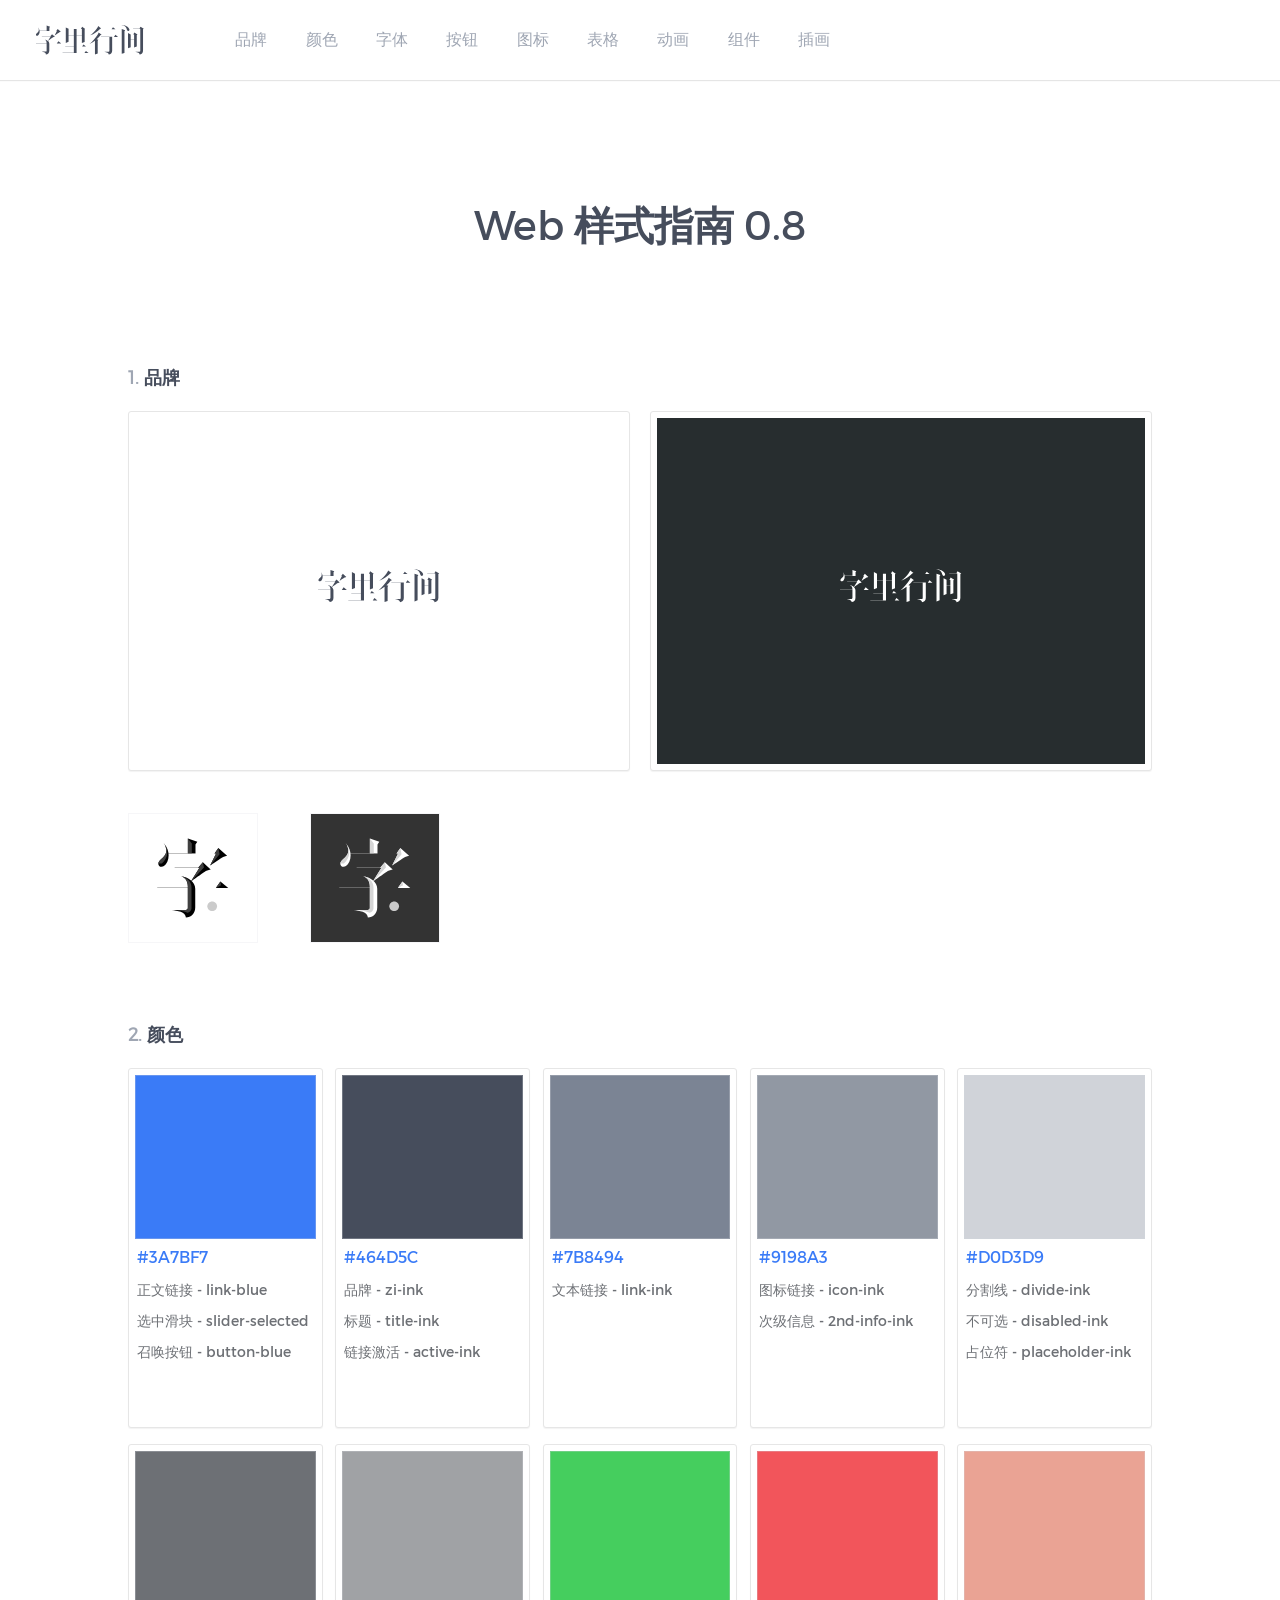
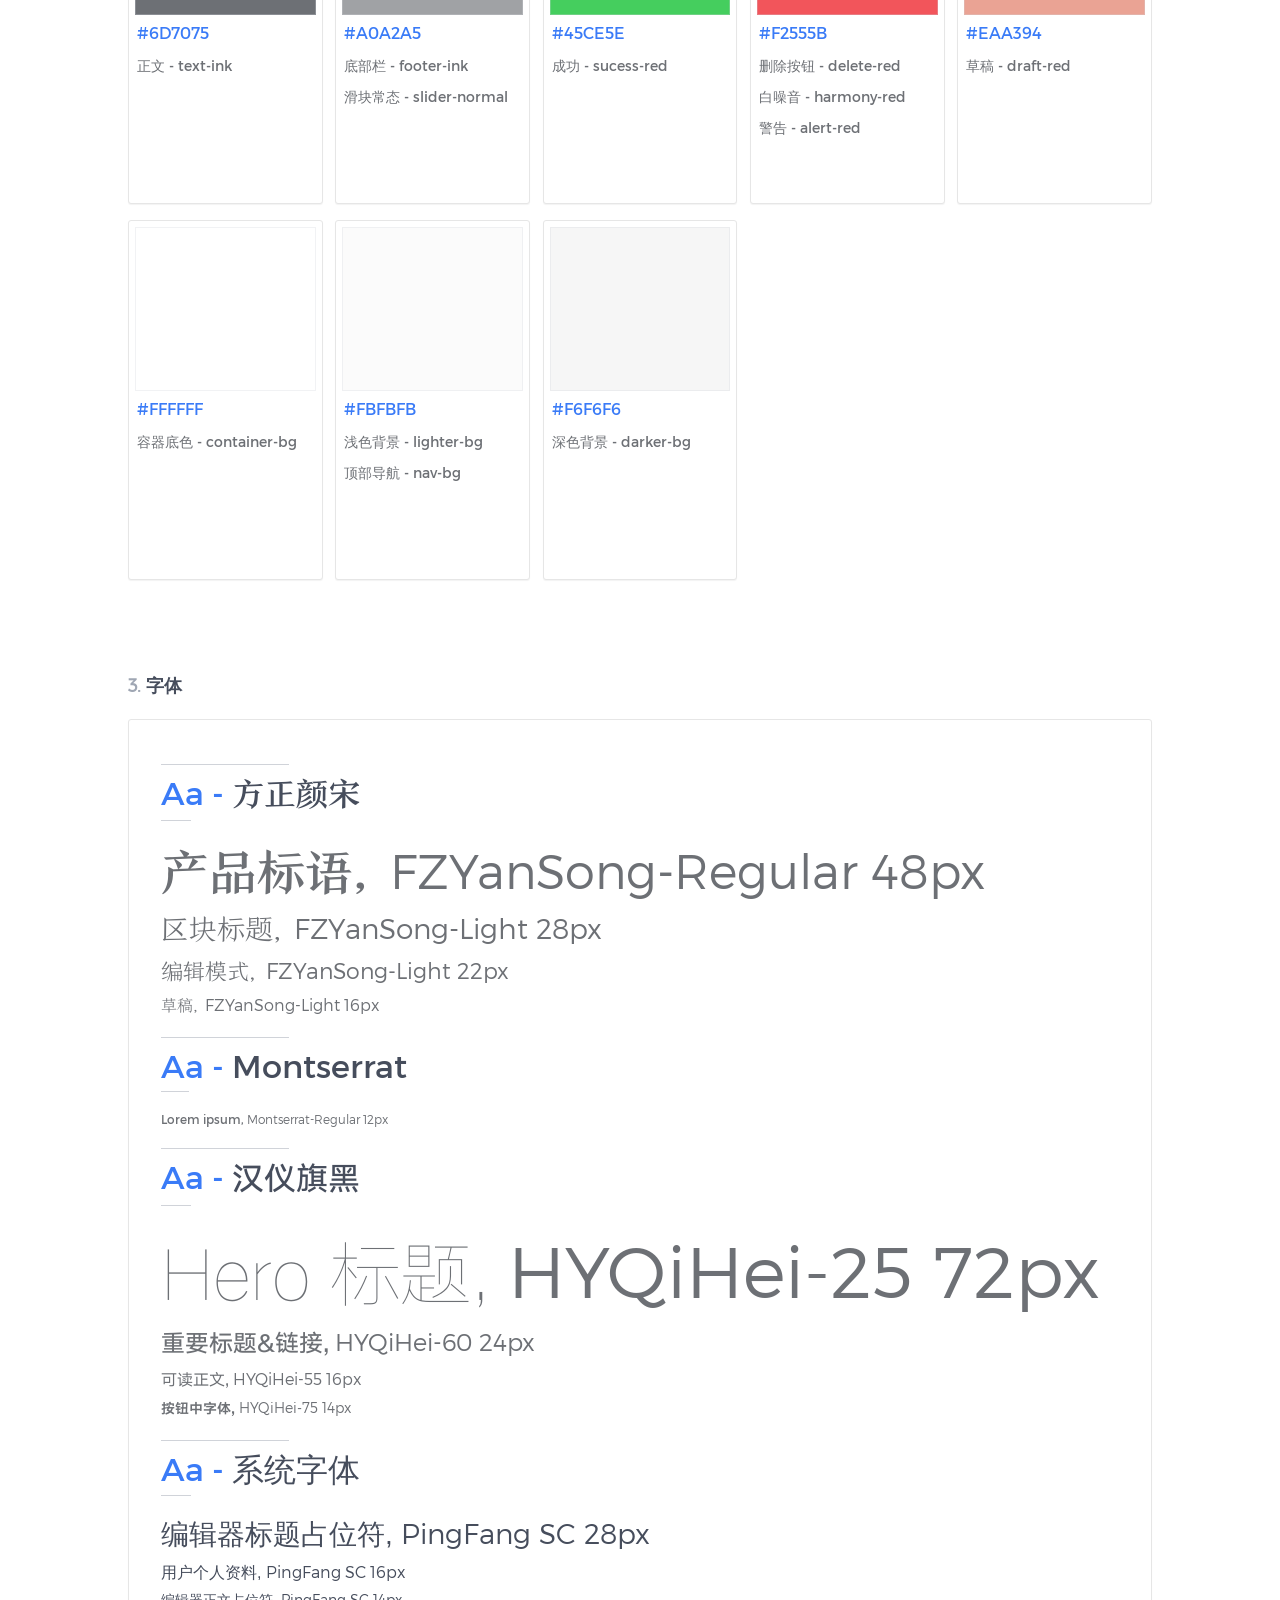
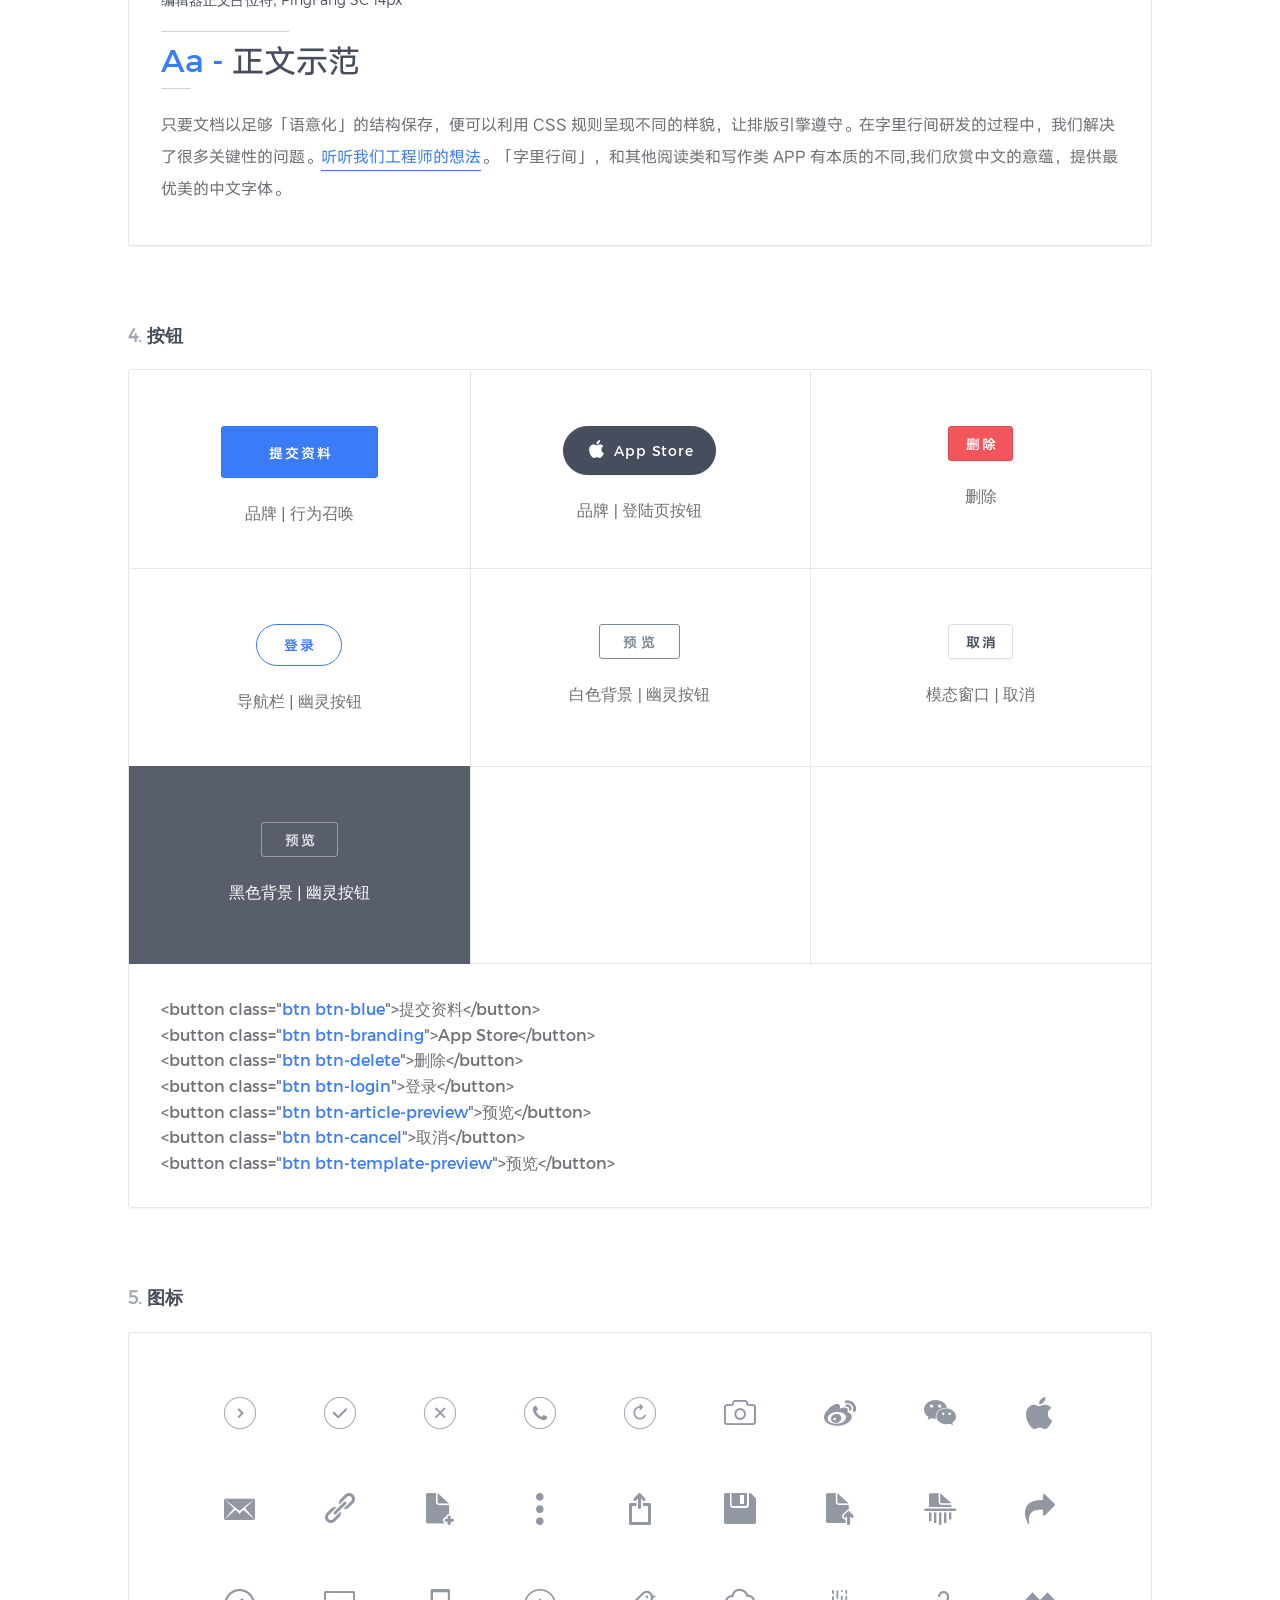
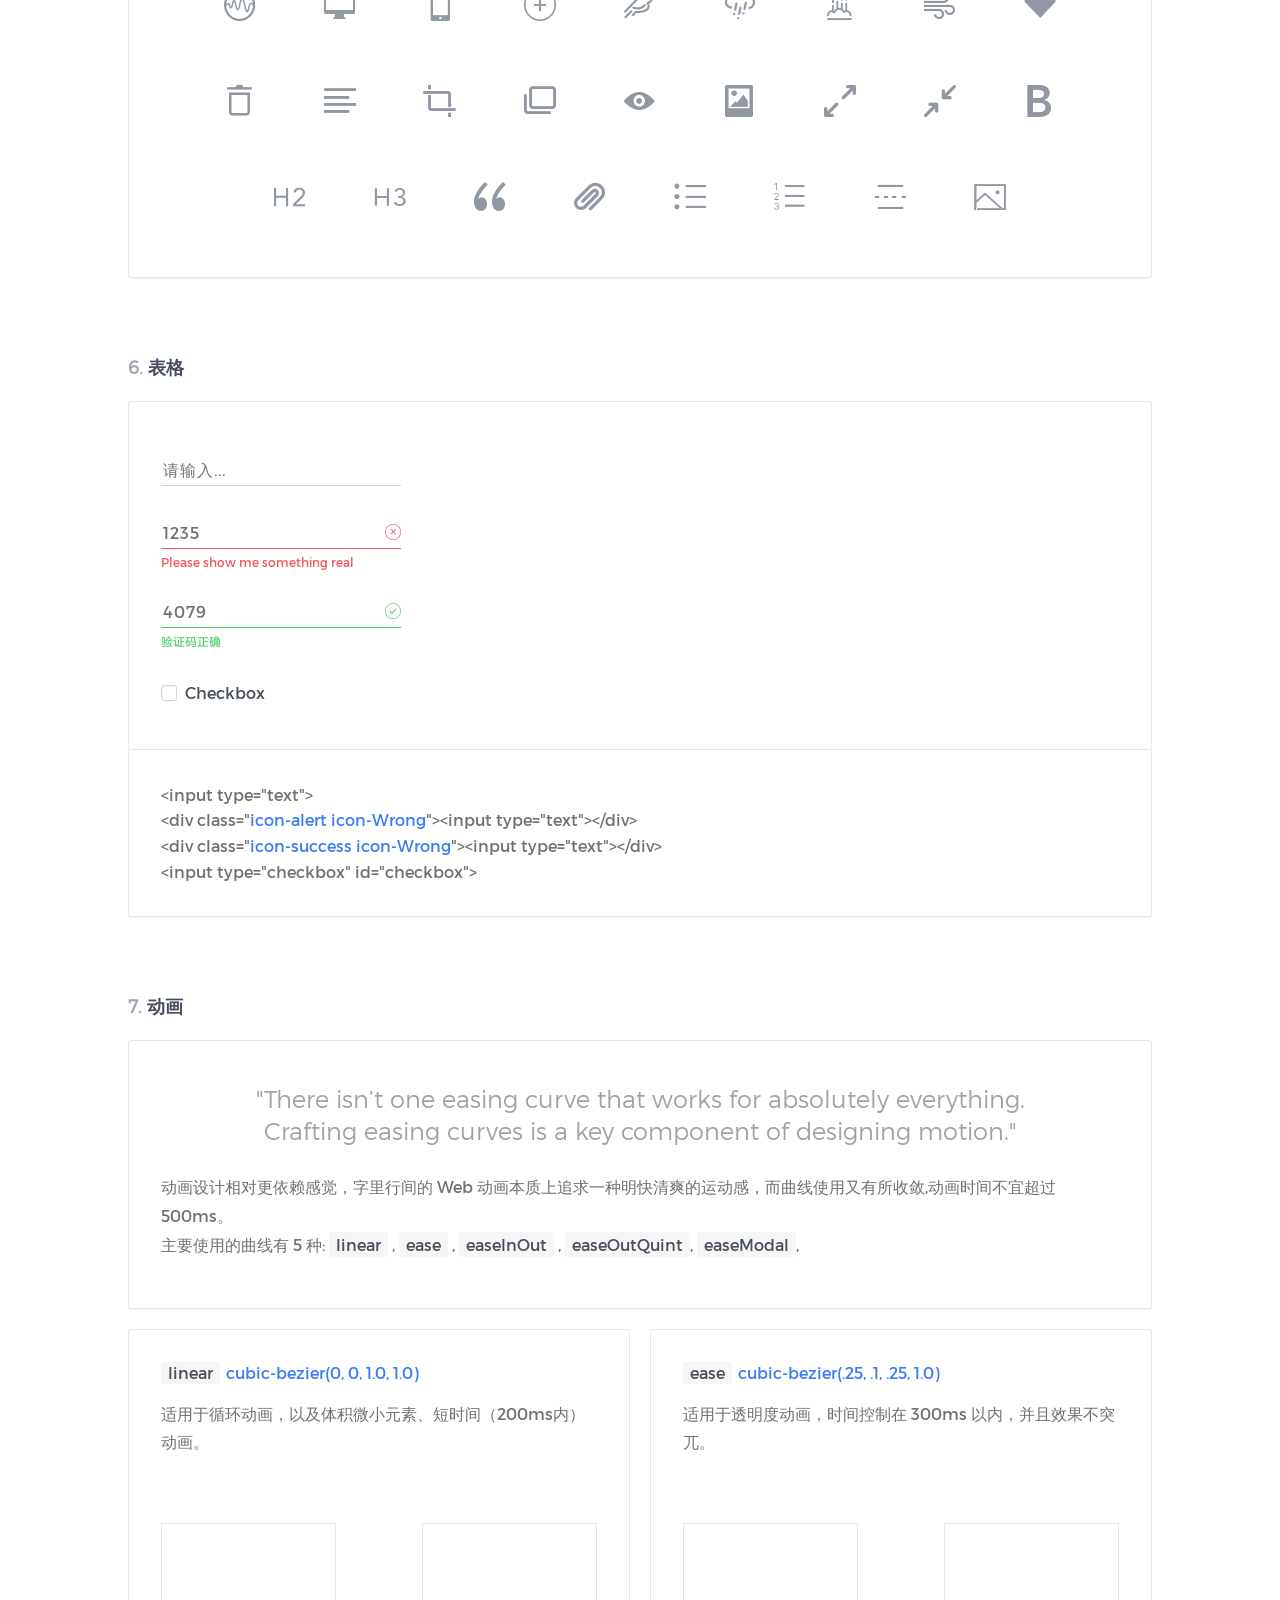
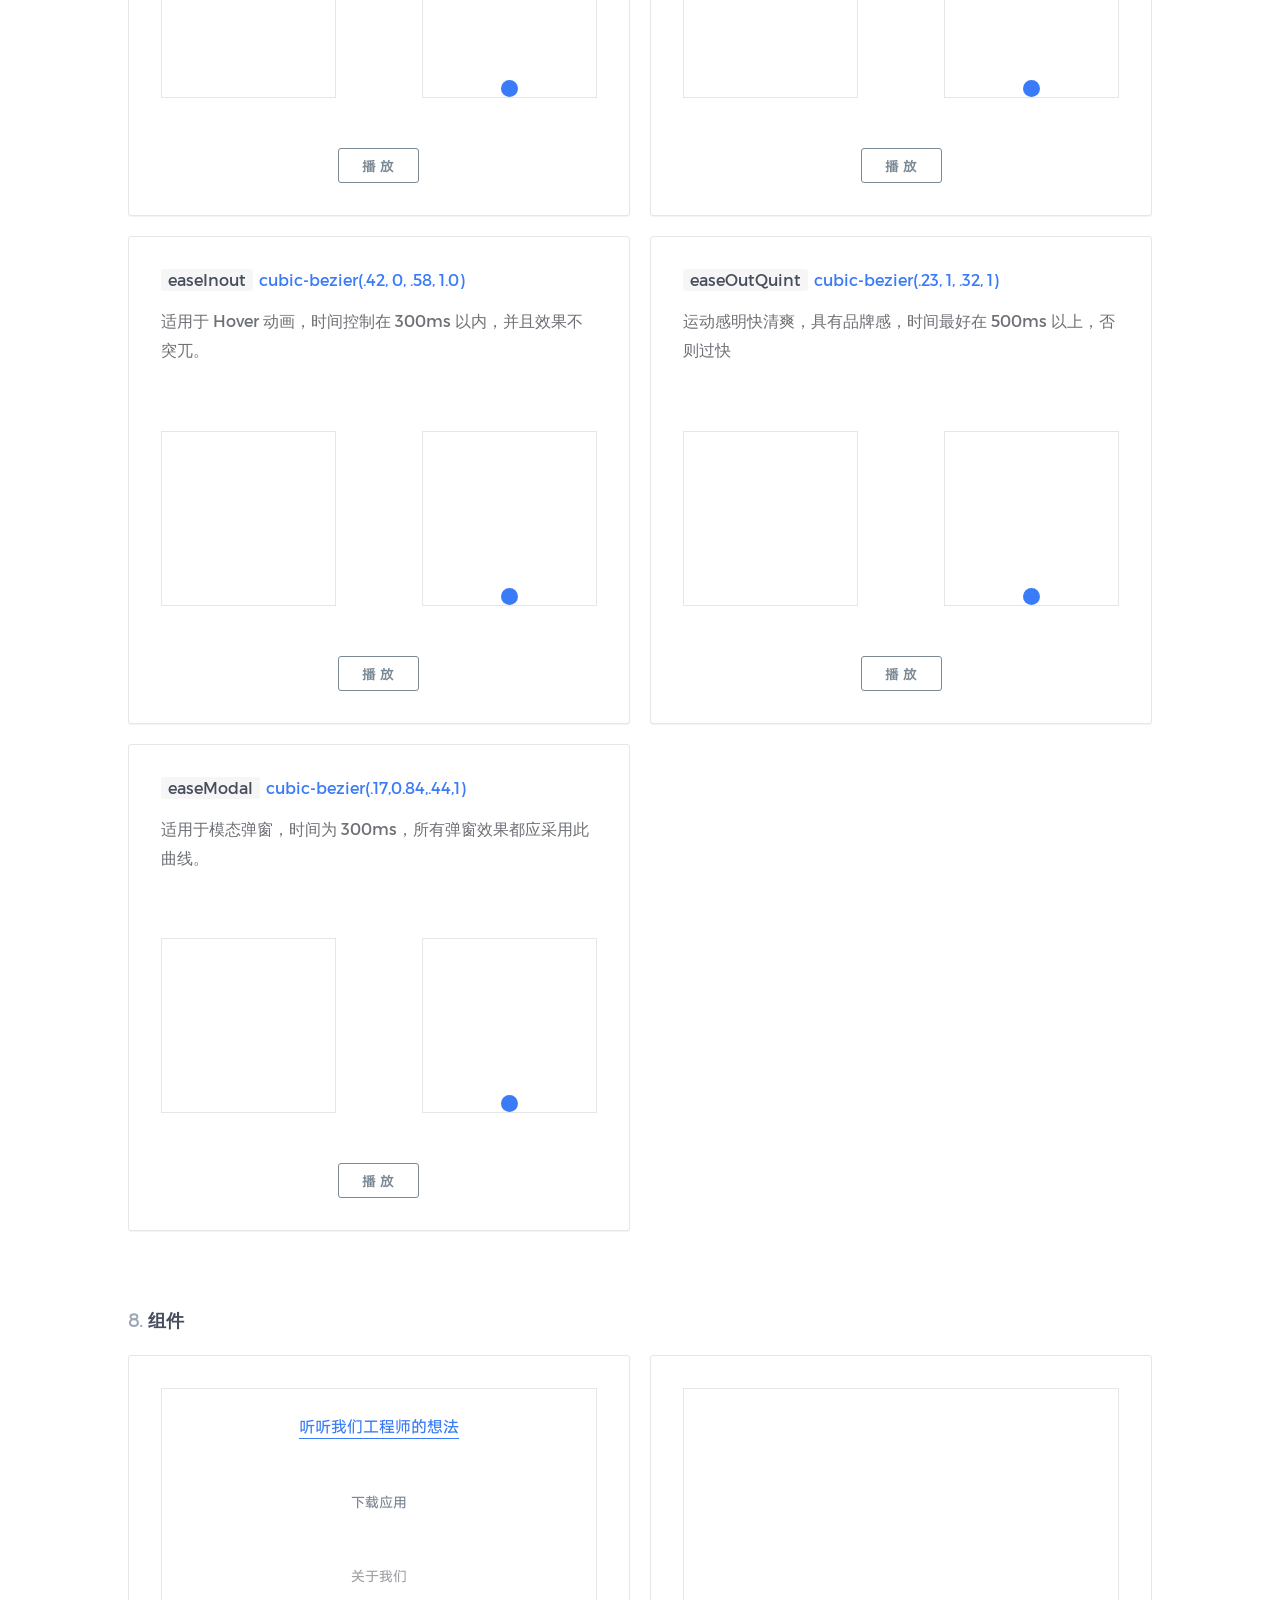
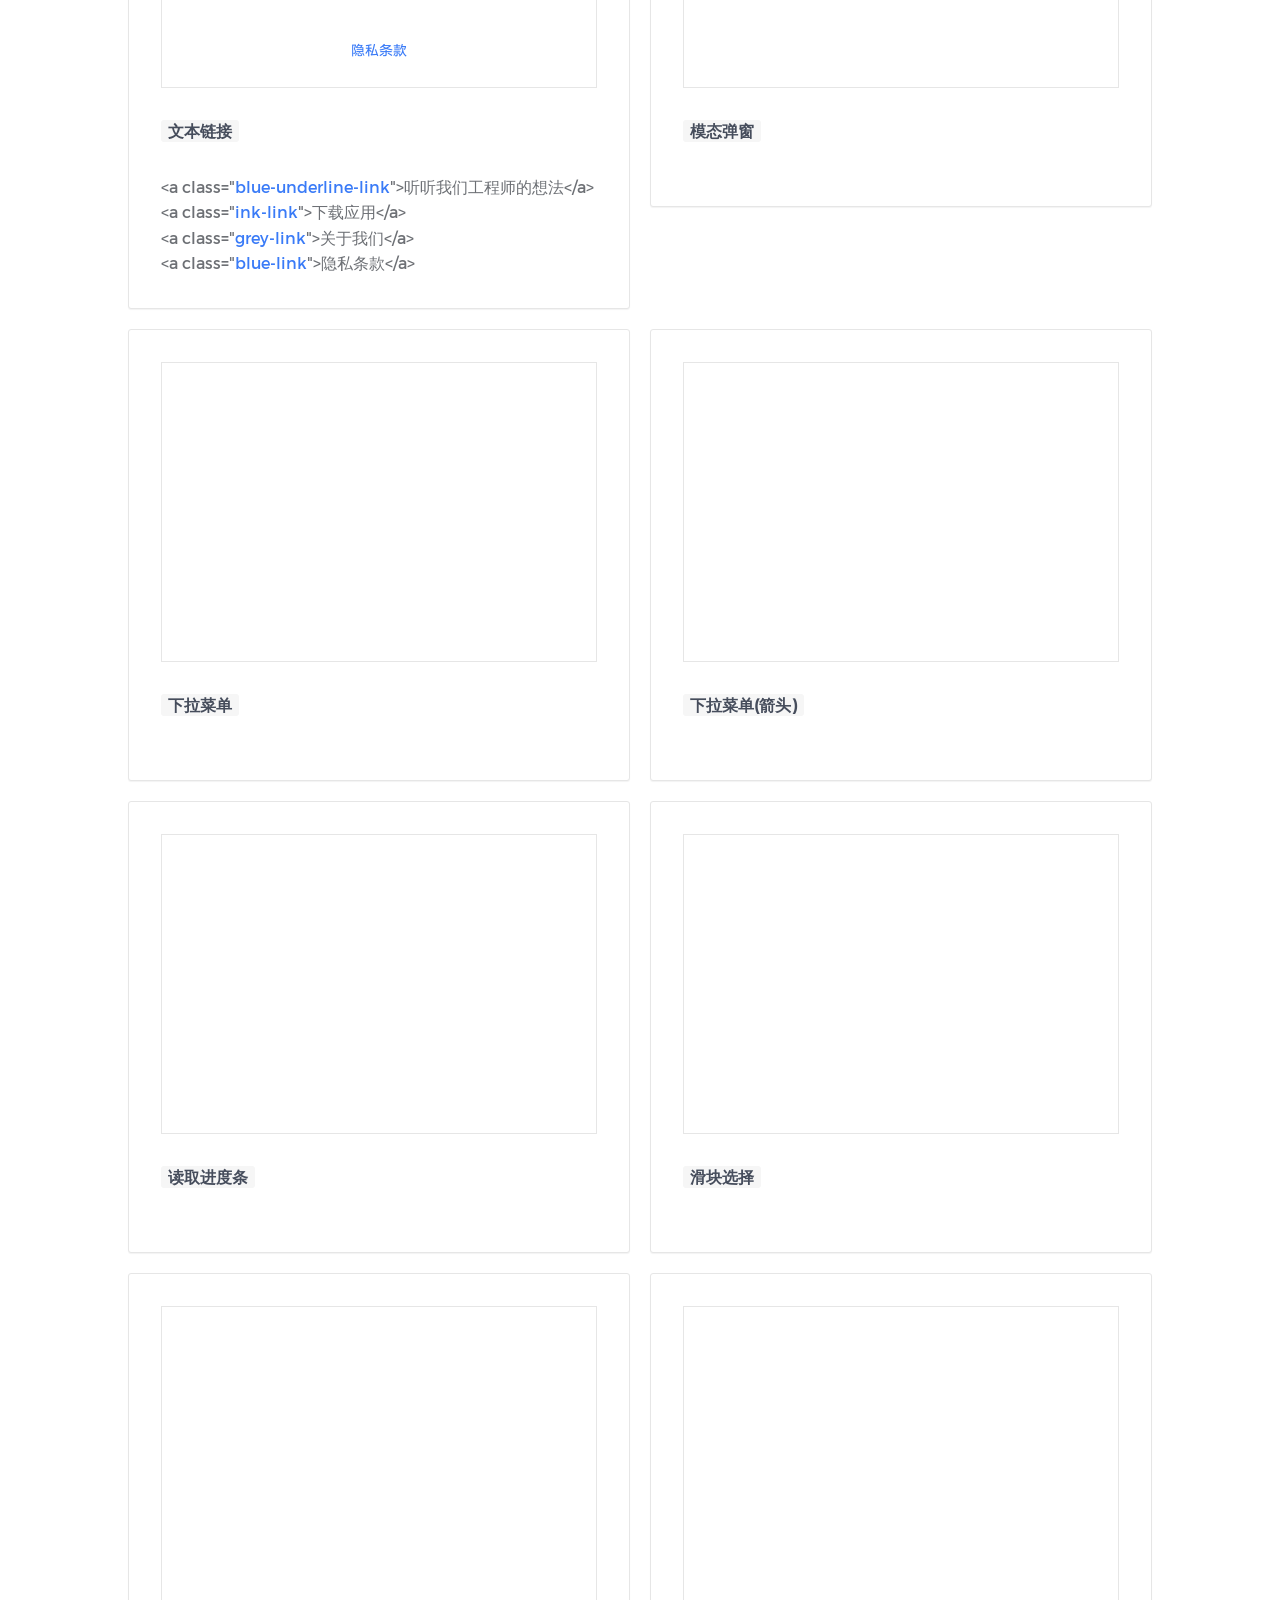
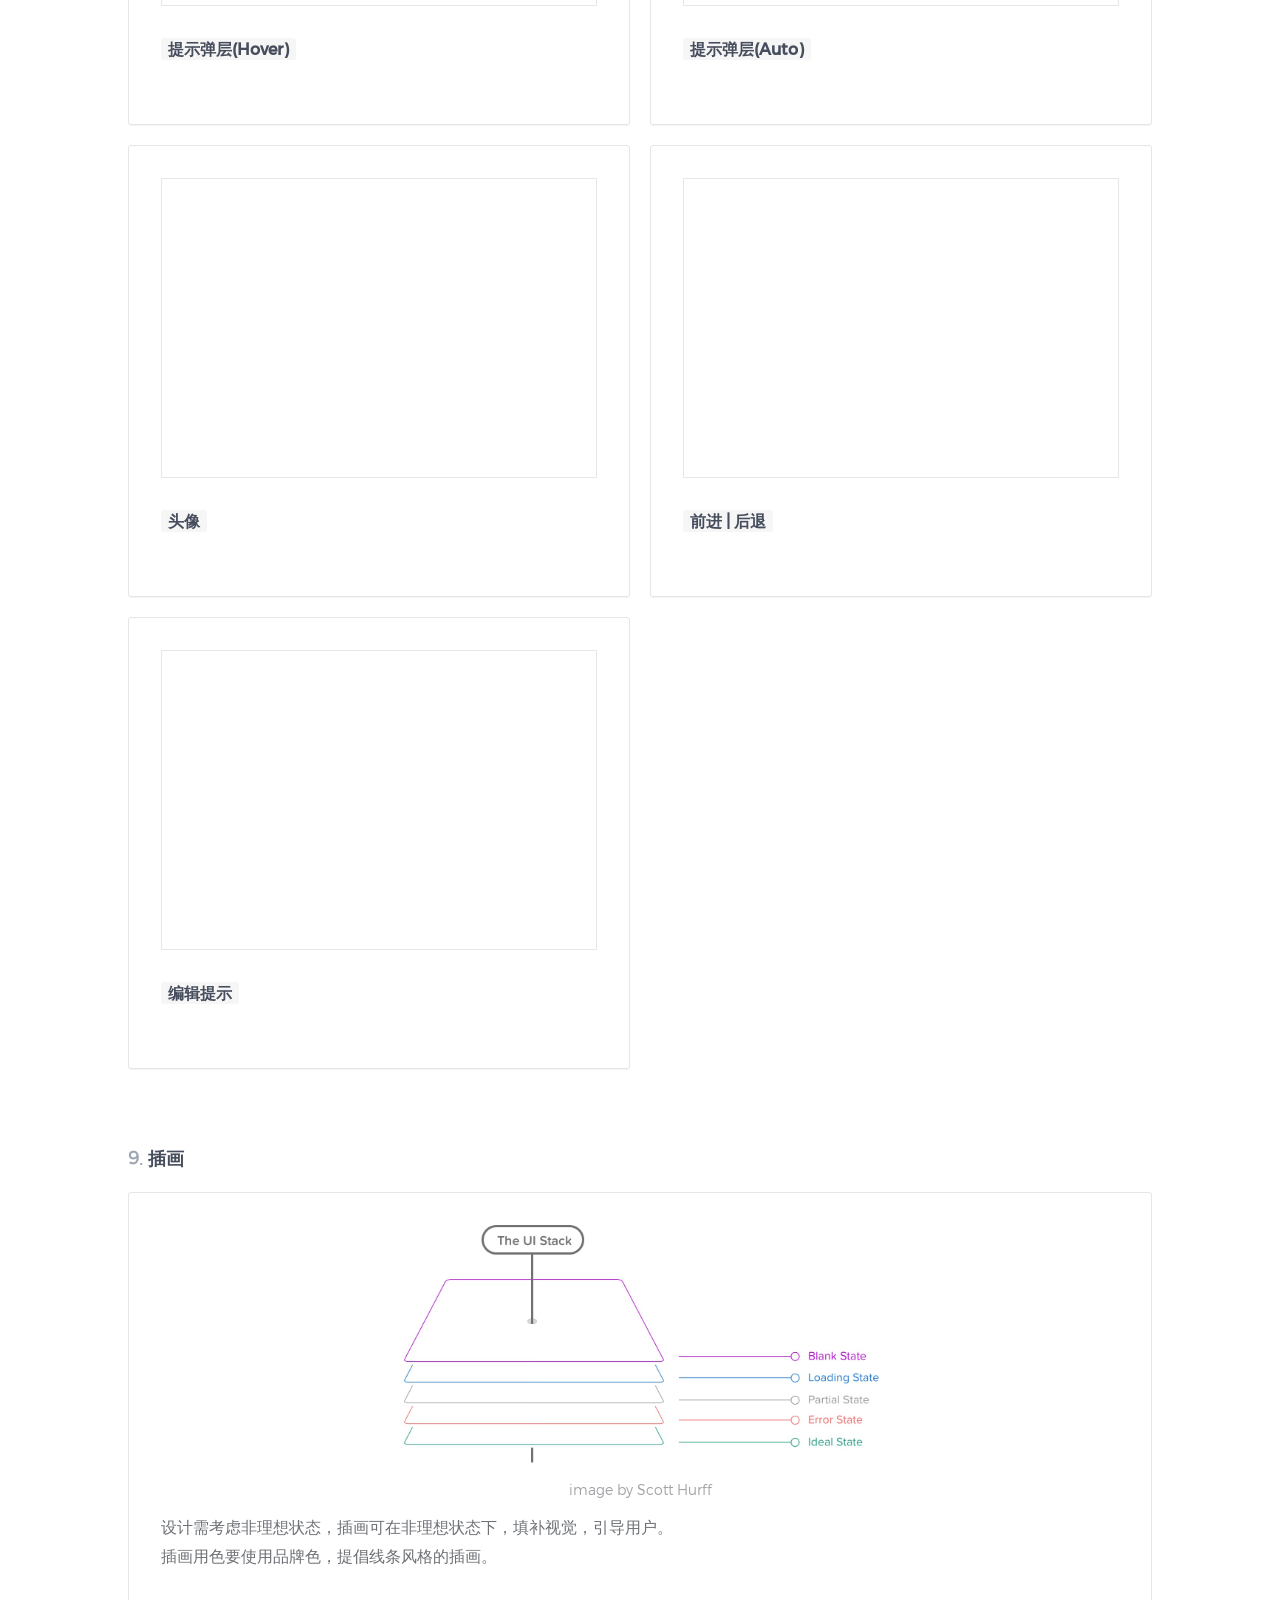
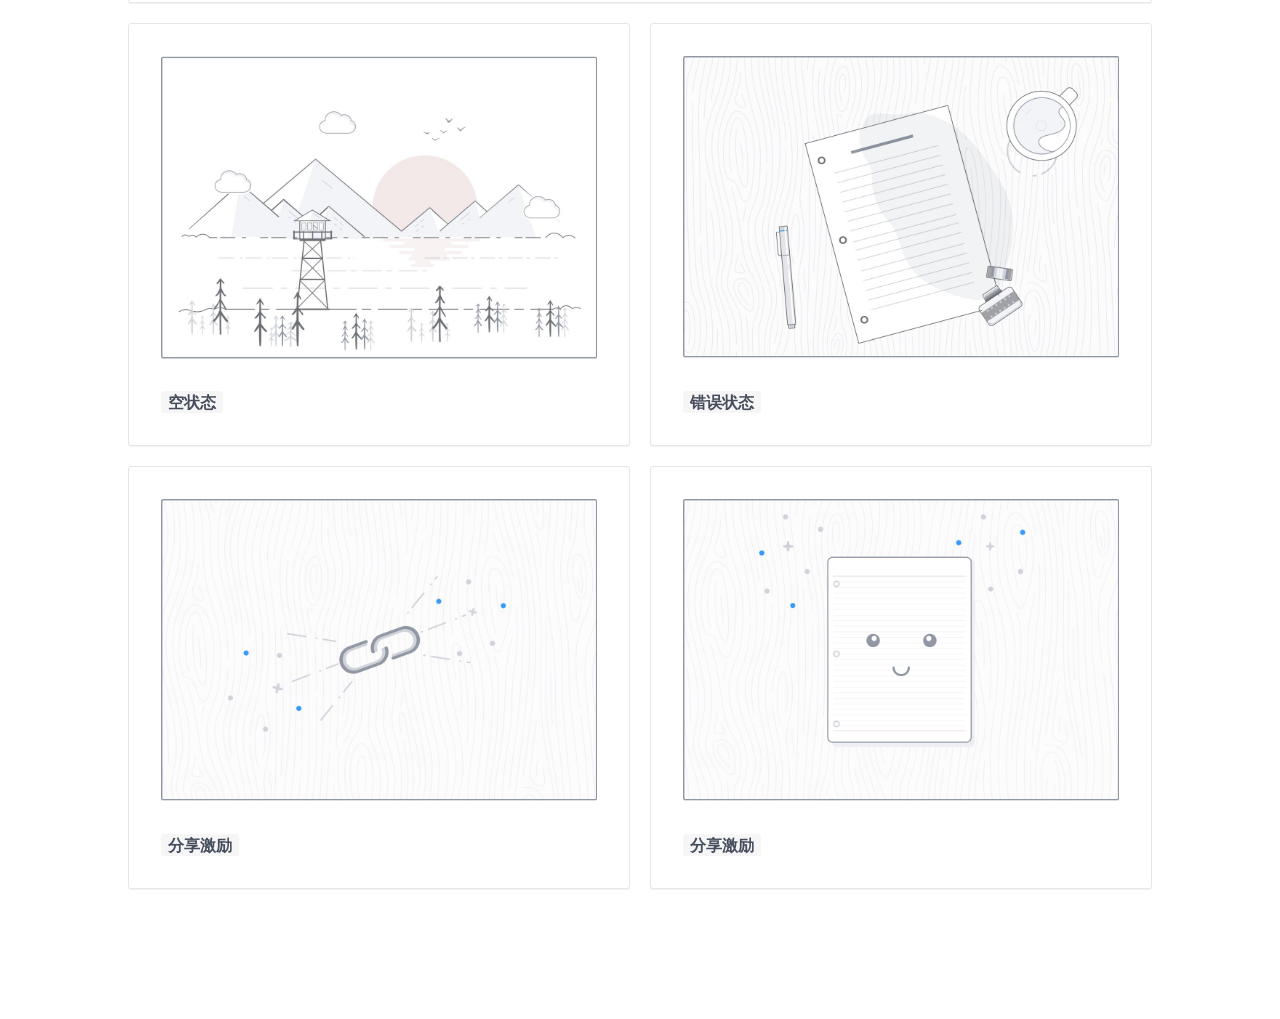
==== commit eb9f8313: "update" ====
--- a/index.html
+++ b/index.html
@@ -345,8 +345,17 @@
 		<section id="component" class="cd-component">
 			<h2>组件</h2>
 			<div class="cd-box">
-				<div class="effect-box"></div>
+				<div class="effect-box">
+				<a href="#0" class="blue-underline-link">听听我们工程师的想法</a>
+				<a href="#0" class="ink-link">下载应用</a>
+				<a href="#0" class="grey-link">关于我们</a>
+				<a href="#0" class="blue-link">隐私条款</a>
+				</div>
 				<span class="component-title">文本链接</span>
+				<p>&lta class="<span style="color: #3a7bf7;">blue-underline-link</span>"&gt听听我们工程师的想法&lt/a&gt</p>
+				<p>&lta class="<span style="color: #3a7bf7;">ink-link</span>"&gt下载应用&lt/a&gt</p>
+				<p>&lta class="<span style="color: #3a7bf7;">grey-link</span>"&gt关于我们&lt/a&gt</p>
+				<p>&lta class="<span style="color: #3a7bf7;">blue-link</span>"&gt隐私条款&lt/a&gt</p>
 			</div>
 			<div class="cd-box">
 				<div class="effect-box"></div>
@@ -415,7 +424,7 @@
 			</div>
 		</section>
 
-		<section id="component2" class="cd-component">
+		<!-- <section id="component2" class="cd-component">
 			<h2>组件</h2>
 
 			<div class="cd-box">
@@ -435,7 +444,7 @@
 
 			</div>
 
-		</section>
+		</section> -->
 
 	</main>
 <script src="js/jquery-2.1.1.js"></script>
--- a/css/style-guide.css
+++ b/css/style-guide.css
@@ -243,7 +243,7 @@
   float: left;
   display: inline-block;
   height: 198px;
-  box-shadow: 1px 1px 0px 0px #D0D3D9;
+  box-shadow: 1px 1px 0px 0px #e6e6e6;
 }
 
 #buttons .cd-box .btn-box:nth-of-type(7) {
@@ -1666,7 +1666,7 @@
   position: relative;
   width: 175px;
   height: 175px;
-  border: 1px solid #d0d3d9;
+  border: 1px solid #e6e6e6;
   margin: 50px auto;
   float: left;
 }
@@ -1675,7 +1675,7 @@
   position: relative;
   width: 175px;
   height: 175px;
-  border: 1px solid #d0d3d9;
+  border: 1px solid #e6e6e6;
   margin-top: 50px;
   margin-bottom: 50px;
   float: right;
@@ -1796,22 +1796,120 @@
 .effect-box {
   display: block;
   width: 100%;
-  padding-top: 69.5%;
+  height: 300px;
   position: relative;
   background-repeat: no-repeat;
   background-size: contain;
-  border:1px solid #D0D3D9;
+  border:1px solid #e6e6e6;
 }
 
 .component-title {
-  padding: 2em 0 0 2px;
-  position: relative;
-  display: block;
+  display: -webkit-inline-box;
+  position: relative;
+  text-align: center;
+  background-color: #f6f6f6;
   font-family: 'Montserrat-Regular',-apple-system,Helvetica Neue,Arial,PingFang SC,Hiragino Sans GB,Microsoft YaHei,WenQuanYi Micro Hei,sans-serif;
-  color: #6d7075;
-}
-
-#component2 .cd-box {
+  padding: 3px 7px 3px 7px;
+  border-radius: 3px;
+  color: #464d5c;
+  margin-top: 2em;
+  margin-bottom: 2em;
+  font-weight: 600;
+}
+
+.blue-underline-link {
+  display: inline-block;
+  color: #3a7bf7;
+  text-align: center;
+  font-size: 16px;
+  font-family: 'HYQiHei-60','Montserrat-Regular',-apple-system,Helvetica Neue,Arial,PingFang SC,Hiragino Sans GB,Microsoft YaHei,WenQuanYi Micro Hei,sans-serif;
+  cursor: pointer;
+  opacity: 1;
+  -webkit-transition: all .15s ease-in-out;
+  transition: all .15s ease-in-out;
+}
+
+.blue-underline-link:after {
+  content: '';
+  display: block;
+  position: relative;
+  margin: 0 auto;
+  left: 0;
+  bottom: -3px;
+  width: 160px;
+  height: 1px;
+  background-color: #3a7bf7;
+  opacity: 1;
+  -webkit-transition: all .15s ease-in-out;
+  transition: all .15s ease-in-out;
+}
+
+.blue-underline-link:hover{
+  opacity: 0.8;
+}
+
+.blue-underline-link:after:hover {
+  opacity: 0.8
+}
+
+.ink-link {
+  display: inline-block;
+  font-size: 14px;
+  color: #7B8494;
+  font-family: 'HYQiHei-60','Montserrat-Regular',-apple-system,Helvetica Neue,Arial,PingFang SC,Hiragino Sans GB,Microsoft YaHei,WenQuanYi Micro Hei,sans-serif;
+  cursor: pointer;
+  text-align: center;
+  opacity: 1;
+  -webkit-transition: all .15s ease-in-out;
+  transition: all .15s ease-in-out;
+}
+
+.ink-link:hover {
+  color: #464D5C;
+}
+
+.grey-link {
+  display: inline-block;
+  font-size: 14px;
+  color: #A0A2A5;
+  font-family: 'HYQiHei-60','Montserrat-Regular',-apple-system,Helvetica Neue,Arial,PingFang SC,Hiragino Sans GB,Microsoft YaHei,WenQuanYi Micro Hei,sans-serif;
+  cursor: pointer;
+  text-align: center;
+  opacity: 1;
+  -webkit-transition: all .15s ease-in-out;
+  transition: all .15s ease-in-out;
+}
+
+.grey-link:hover {
+  opacity: 0.8;
+}
+
+.blue-link {
+  display: inline-block;
+  color: #3a7bf7;
+  text-align: center;
+  font-size: 14px;
+  font-family: 'HYQiHei-60','Montserrat-Regular',-apple-system,Helvetica Neue,Arial,PingFang SC,Hiragino Sans GB,Microsoft YaHei,WenQuanYi Micro Hei,sans-serif;
+  cursor: pointer;
+  opacity: 1;
+  -webkit-transition: all .15s ease-in-out;
+  transition: all .15s ease-in-out;
+}
+
+.blue-link:hover {
+  opacity: 0.8;
+}
+
+#component .cd-box:nth-of-type(1) .effect-box a {
+  position: relative;
+  display: block;
+  margin: 0 auto;
+  padding: 30px 0;
+}
+
+
+/* ########## component2 ###########*/
+/*#component2 .cd-box {
   height: auto;
   padding: 0;
   overflow: hidden;
@@ -1832,7 +1930,7 @@
 #component2 .cd-box:nth-of-type(2){
   height: 300px;
   margin-top: -1px;
-}
+}*/
 
 @media only screen and (max-width: 768px) {
 
@@ -1851,7 +1949,8 @@
   }
 
   .component-title {
-    padding: 1em 0 0 2px;
+    margin-top: 1em;
+    margin-bottom: 1em;
   }
 }
 
@@ -1877,7 +1976,16 @@
 }
 
 #illustration .image-box span{
-  padding: 2em 0 0 2px;
+  display: -webkit-inline-box;
+  position: relative;
+  text-align: center;
+  background-color: #f6f6f6;
+  padding: 3px 7px 3px 7px;
+  font-family: 'Montserrat-Regular',-apple-system,Helvetica Neue,Arial,PingFang SC,Hiragino Sans GB,Microsoft YaHei,WenQuanYi Micro Hei,sans-serif;
+  border-radius: 3px;
+  color: #464d5c;
+  margin-top: 2em;
+  font-weight: 600;
 }
 
 
@@ -1899,7 +2007,7 @@
   }
 
   #illustration .image-box span{
-    padding: 1em 0 0 2px;
+    margin-top: 1em;
   }
 
   #illustration .cd-box:nth-of-type(1) {
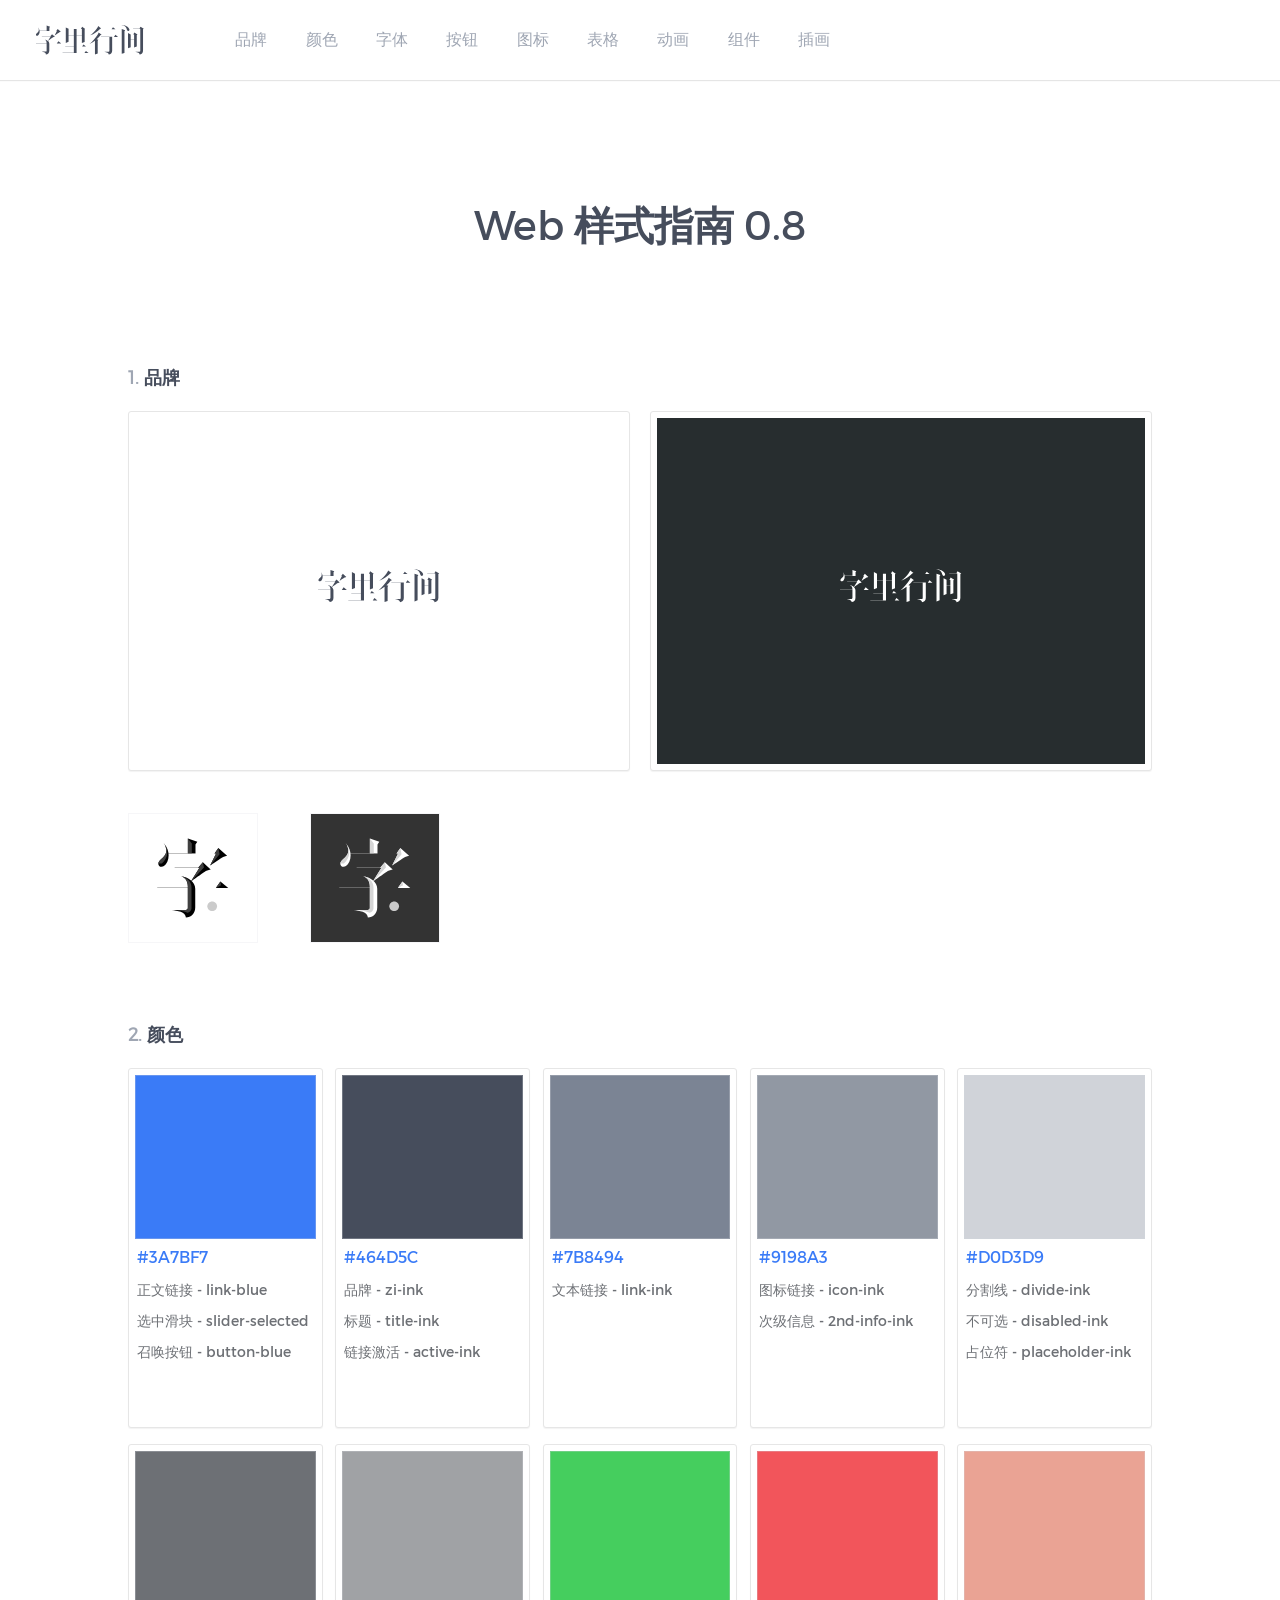
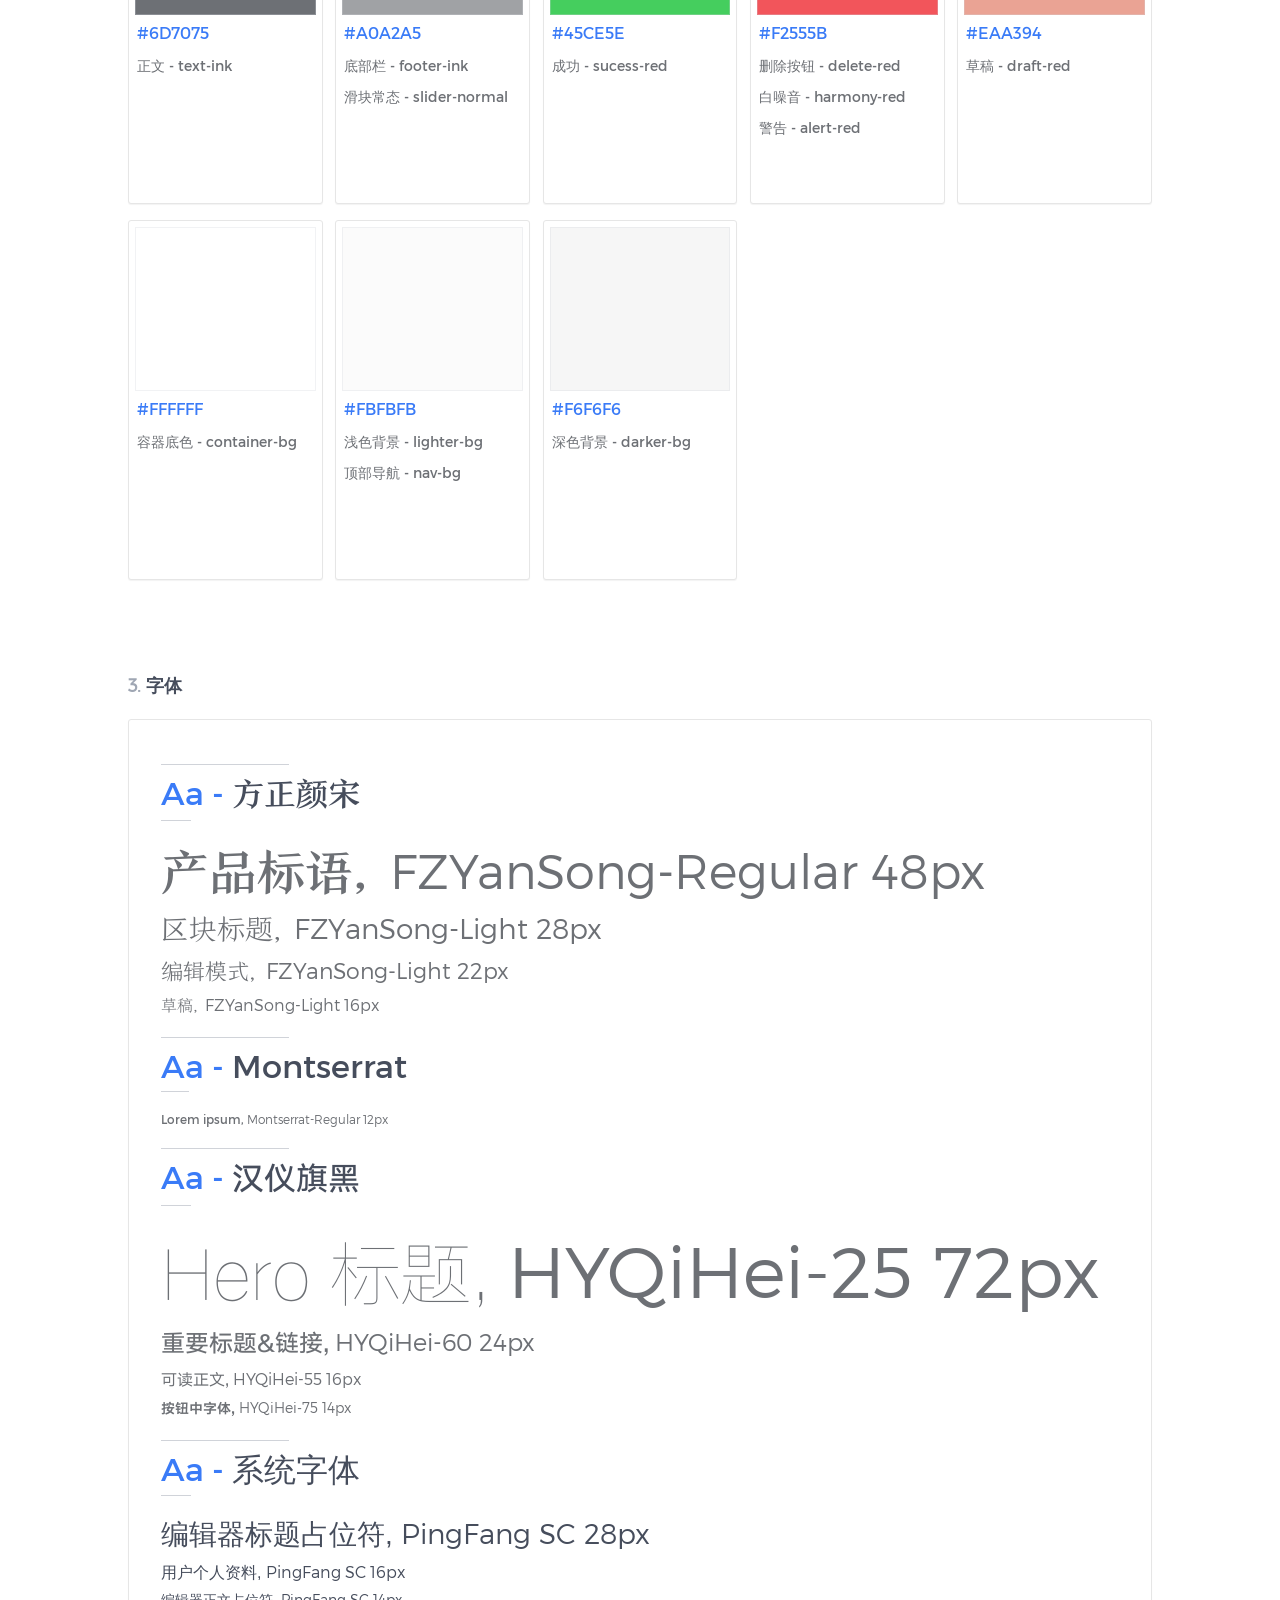
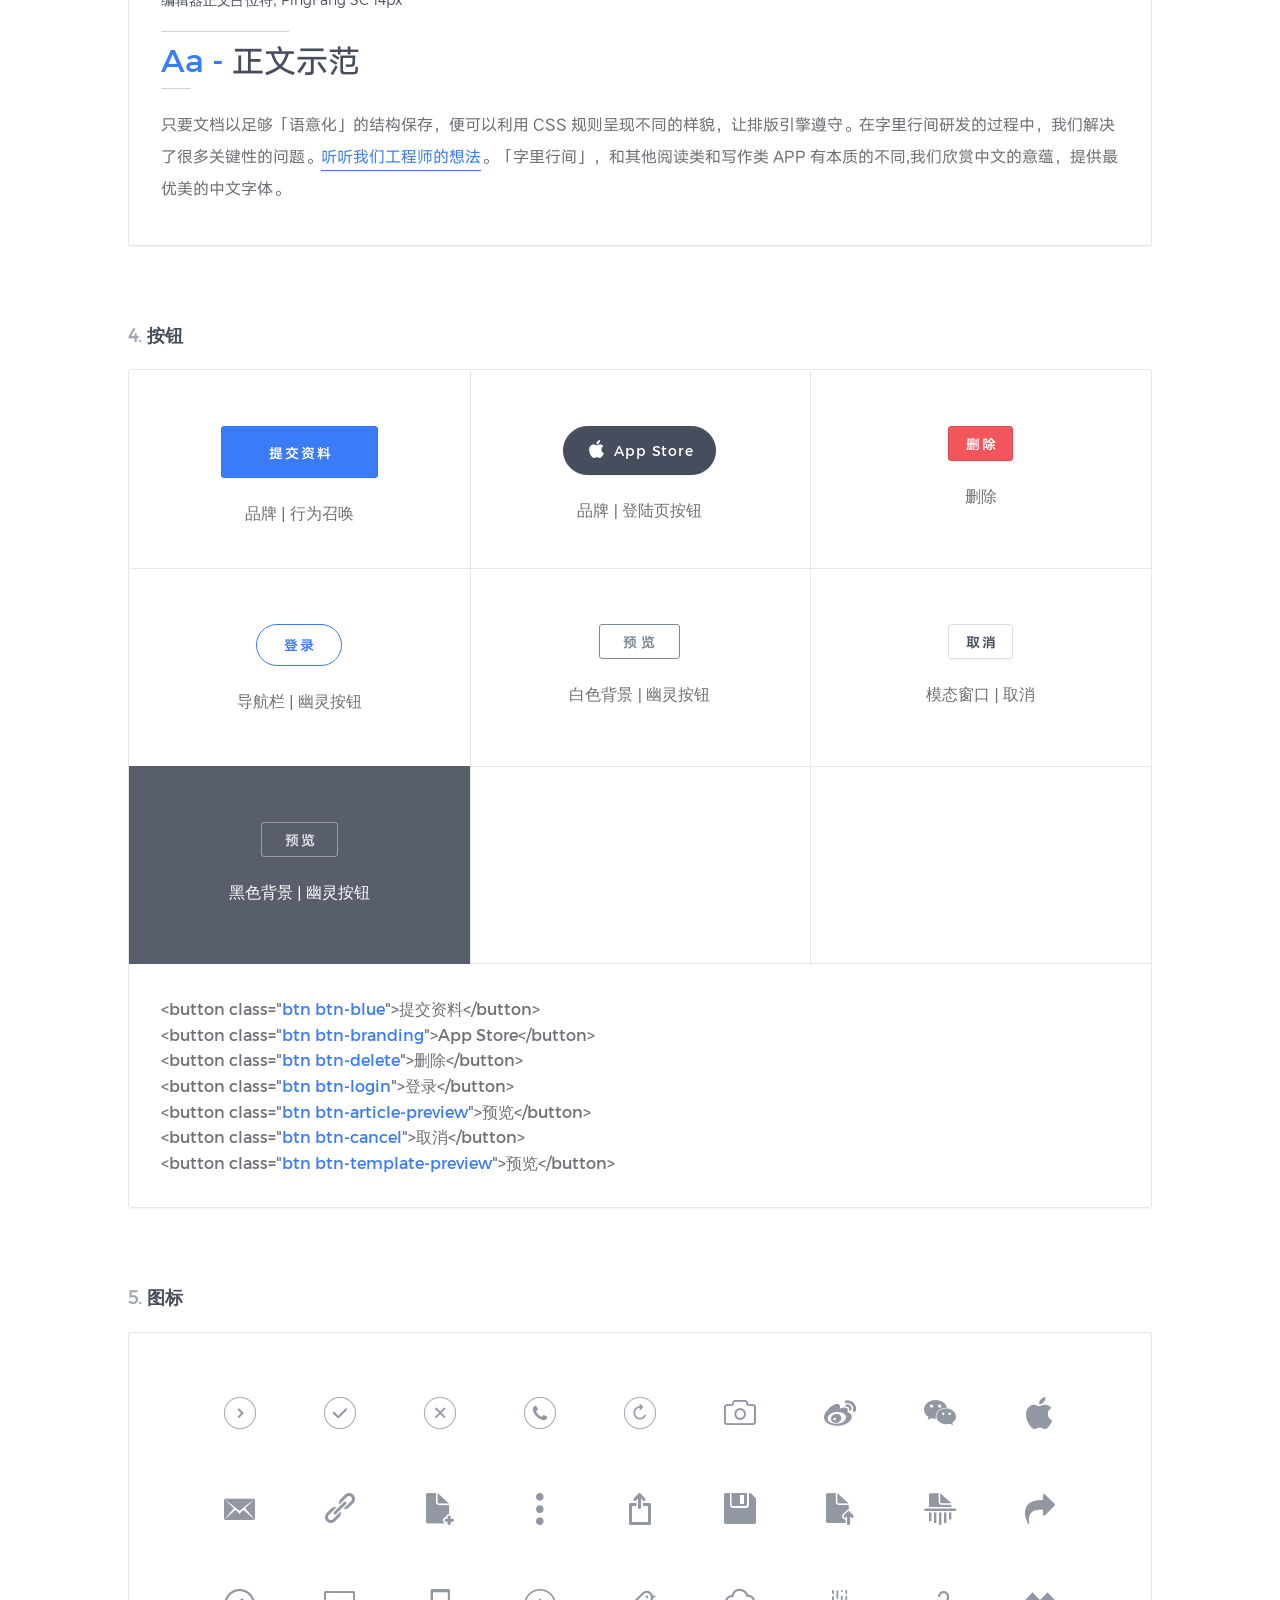
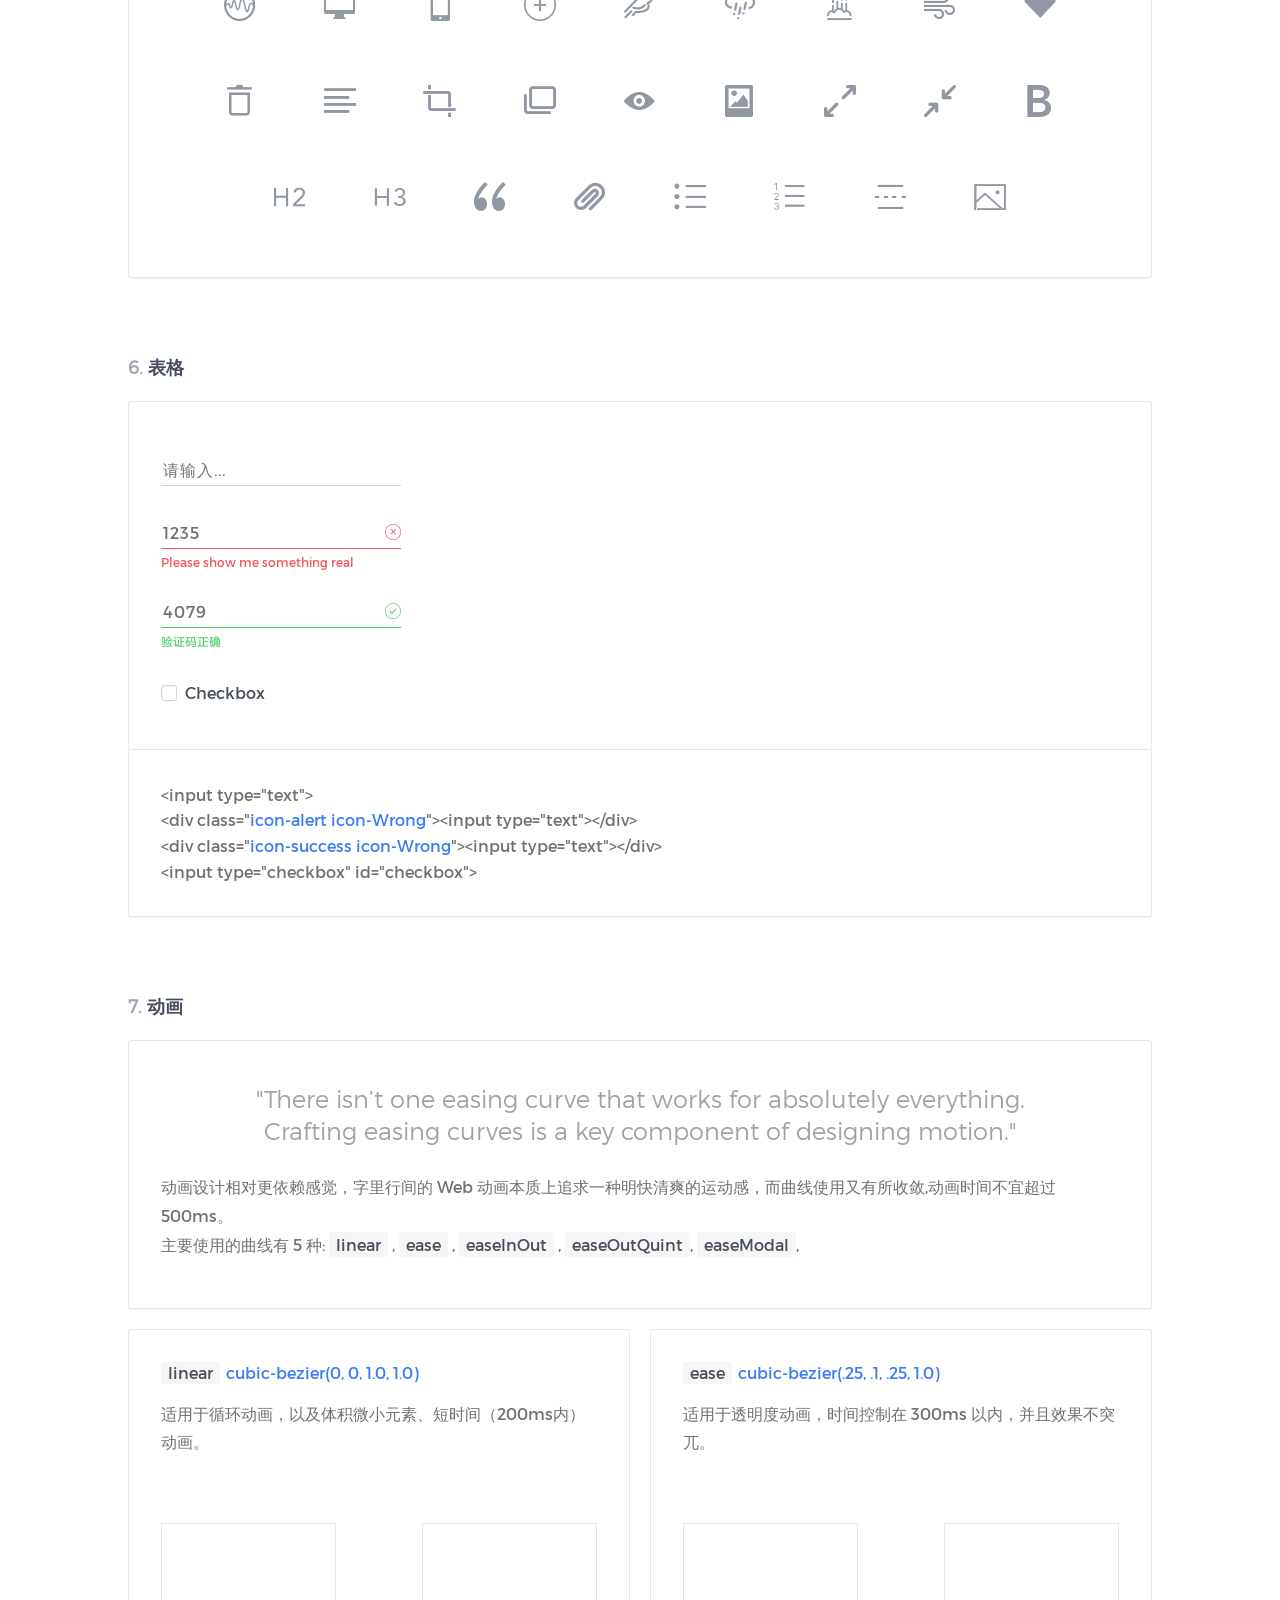
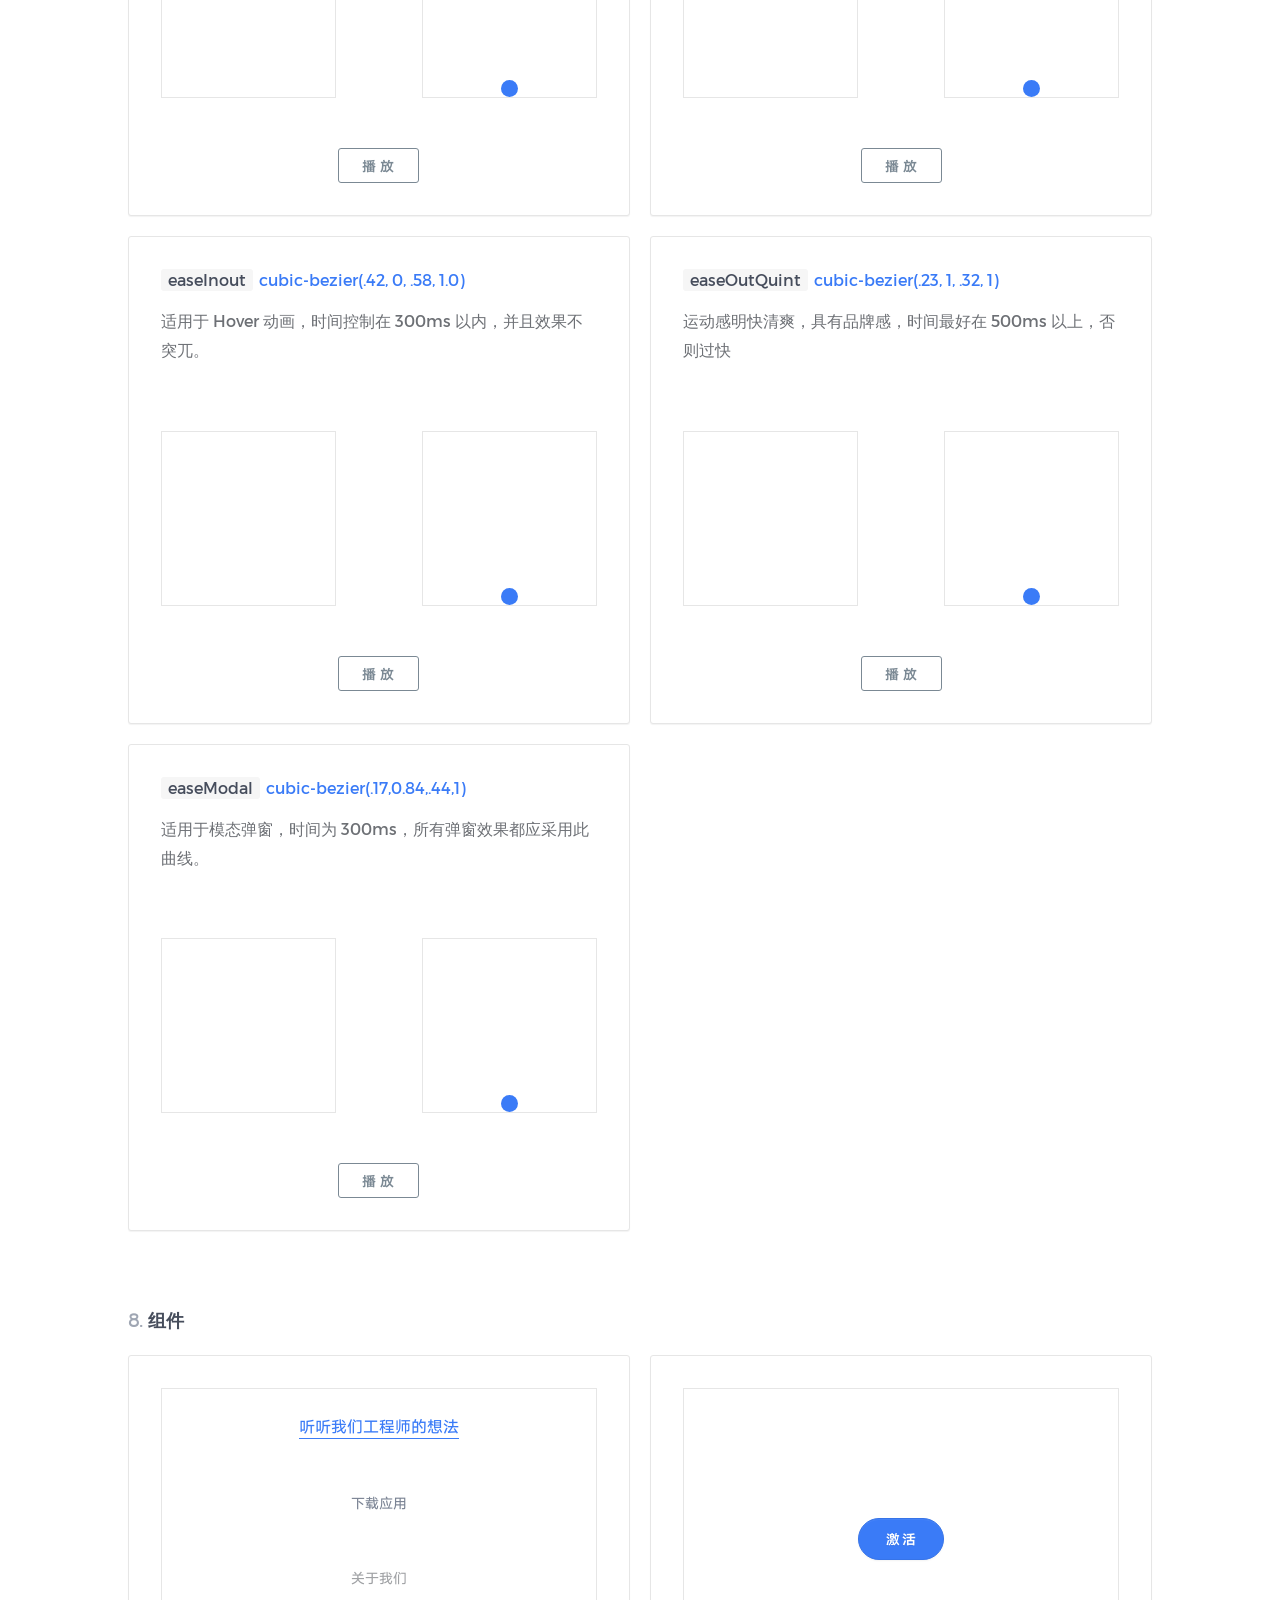
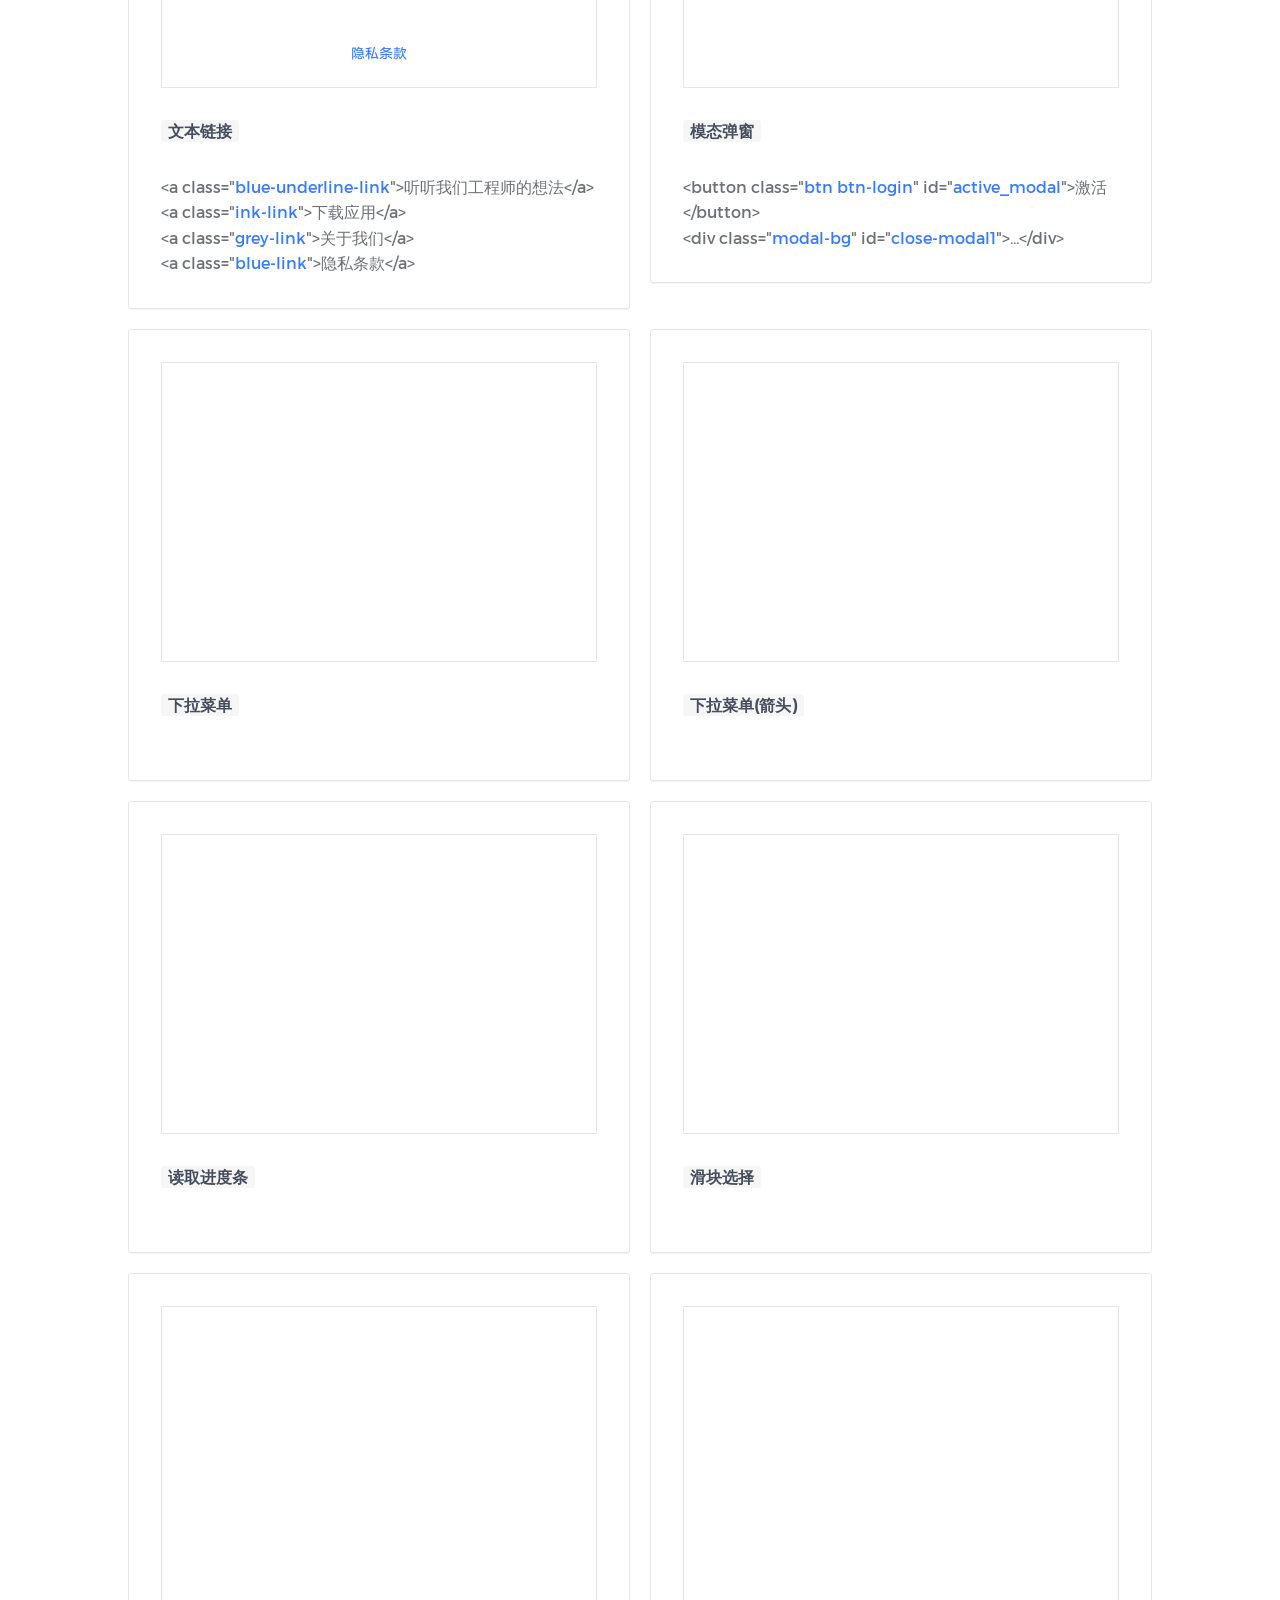
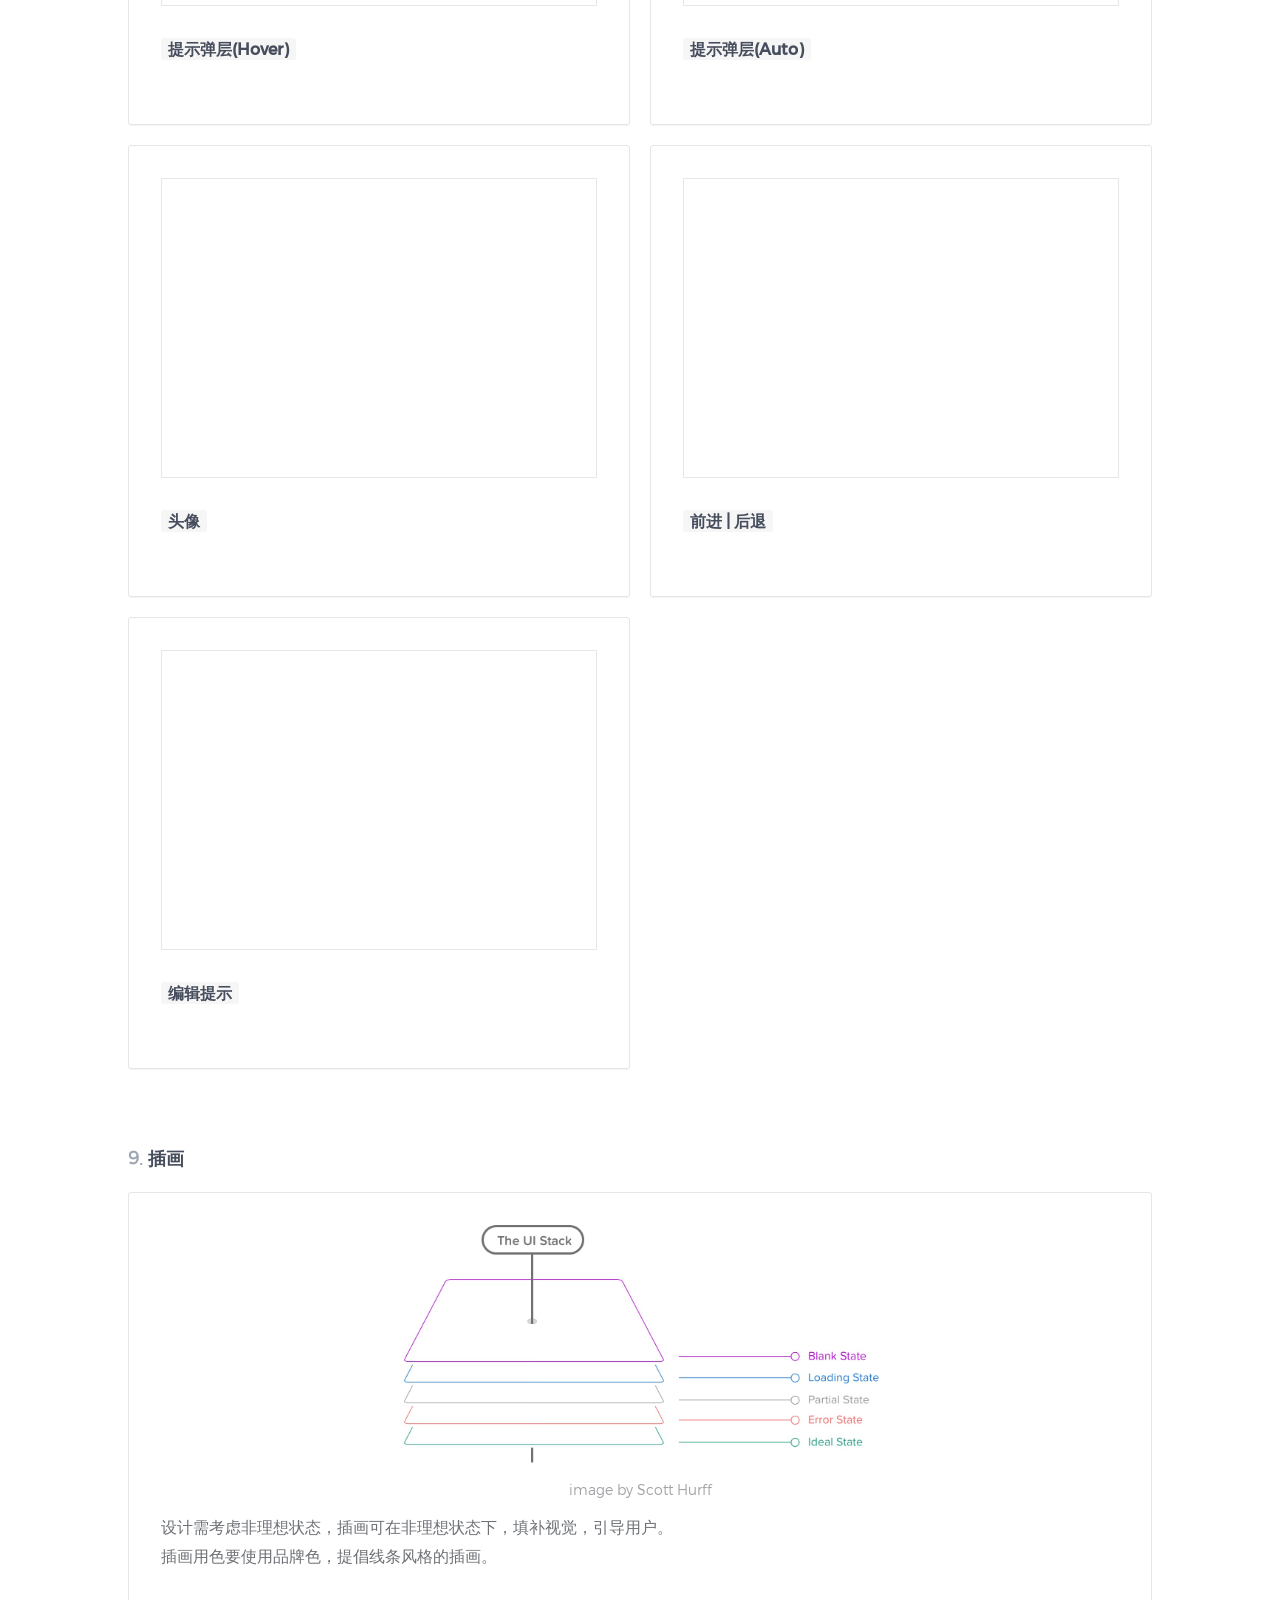
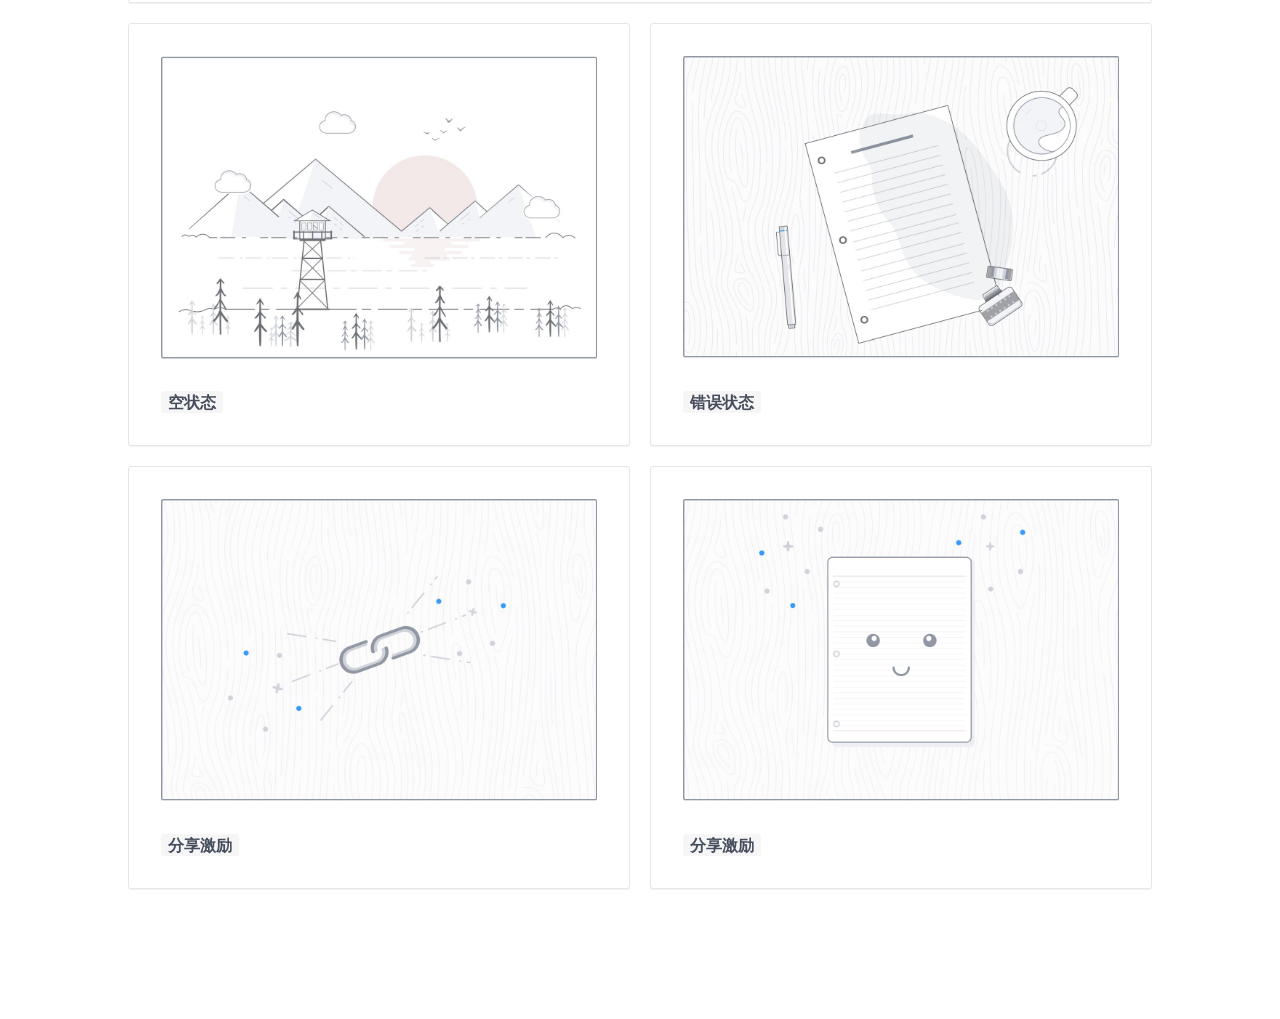
==== commit 0ed77271: "update modal component" ====
--- a/index.html
+++ b/index.html
@@ -31,6 +31,21 @@
 	</header>
 
 	<main>
+		<div class="modal-bg" id="close-modal1">
+			<div class="modal-container">
+				<div class="modal-head">
+					<div class="modal-title">你确定要这么做吗？</div>
+					<div class="modal-close" id="close-modal2"></div>
+				</div>
+				<div class="modal-bottom">
+					<div class="modal-content">要将「明朝散发弄扁舟」该篇文章删除吗，删除后原文章链接将无法访问。</div>
+					<div class="modal-bottom-btn">
+						<button class="btn btn-delete modal-btn-layout" id="close-modal3">确定</button>
+						<button class="btn btn-cancel modal-btn-layout" id="close-modal4">取消</button>
+					</div>
+				</div>
+			</div>
+		</div>
 		<h1 class="guide_title">Web <span>样式指南</span> 0.8</h1>
 
 		<section id="branding" class="cd-branding">
@@ -346,10 +361,10 @@
 			<h2>组件</h2>
 			<div class="cd-box">
 				<div class="effect-box">
-				<a href="#0" class="blue-underline-link">听听我们工程师的想法</a>
-				<a href="#0" class="ink-link">下载应用</a>
-				<a href="#0" class="grey-link">关于我们</a>
-				<a href="#0" class="blue-link">隐私条款</a>
+					<div class="aligin-box"><a href="#0" class="blue-underline-link">听听我们工程师的想法</a></div>
+					<div class="aligin-box"><a href="#0" class="ink-link">下载应用</a></div>
+					<div class="aligin-box"><a href="#0" class="grey-link">关于我们</a></div>
+					<div class="aligin-box"><a href="#0" class="blue-link">隐私条款</a></div>
 				</div>
 				<span class="component-title">文本链接</span>
 				<p>&lta class="<span style="color: #3a7bf7;">blue-underline-link</span>"&gt听听我们工程师的想法&lt/a&gt</p>
@@ -358,8 +373,13 @@
 				<p>&lta class="<span style="color: #3a7bf7;">blue-link</span>"&gt隐私条款&lt/a&gt</p>
 			</div>
 			<div class="cd-box">
-				<div class="effect-box"></div>
+				<div class="effect-box">
+					<div class="aligin-box"><button class="btn btn-login" id="active_modal">激活</button></div>
+				</div>
+
 				<span class="component-title">模态弹窗</span>
+				<p>&ltbutton class="<span style="color: #3a7bf7;">btn btn-login</span>" id="<span style="color: #3a7bf7;">active_modal</span>"&gt激活&lt/button&gt</p>
+				<p>&ltdiv class="<span style="color: #3a7bf7;">modal-bg</span>" id="<span style="color: #3a7bf7;">close-modal1</span>"&gt...&lt/div&gt</p>
 			</div>
 			<div class="cd-box">
 				<div class="effect-box"></div>
--- a/css/style-guide.css
+++ b/css/style-guide.css
@@ -1817,6 +1817,8 @@
   font-weight: 600;
 }
 
+/*Link Part*/
+
 .blue-underline-link {
   display: inline-block;
   color: #3a7bf7;
@@ -1902,10 +1904,170 @@
 
 #component .cd-box:nth-of-type(1) .effect-box a {
   position: relative;
-  display: block;
+  display: inline-block;;
   margin: 0 auto;
-  padding: 30px 0;
-}
+  /*padding: 30px 0;*/
+}
+
+#component .cd-box:nth-of-type(1) .effect-box .aligin-box {
+  padding: 29px 0;
+  text-align: center;
+}
+
+
+/*Modal Part*/
+
+#component .cd-box:nth-of-type(2) .effect-box .aligin-box:nth-of-type(1) {
+  padding: 129px 0;
+  text-align: center;
+}
+
+.modal-bg
+{
+  width: 100%;
+  height: 100%;
+  background-color: rgba(1,1,1,.2);
+  position: fixed;
+  overflow: hidden;
+  left: 0;
+  top: 0;
+  bottom: 0;
+  right: 0;
+  z-index: 2000;
+  opacity: 0;
+  visibility: hidden;
+  -webkit-transition: opacity 0.2s 0s ease, visibility 0s 0.3s;
+  transition: opacity 0.2s 0s ease, visibility 0s 0.3s;
+}
+
+
+.modal-is-visible{
+  visibility: visible;
+  opacity: 1;
+  -webkit-transition: opacity 0.2s 0s ease, visibility 0.0s 0.0s;
+  transition: opacity 0.2s 0s ease, visibility 0.0s 0s;
+}
+
+.modal-is-visible > .modal-container{
+  transform: scale(1) translateY(-50%);
+  transition: transform 0.3s 0s cubic-bezier(.165,.84,.44,1);
+}
+
+.modal-container {
+  width: 480px;
+  height: auto;
+  top: 50%;
+  margin: 0 auto;
+  background: #fff;
+  border-radius: 3px;
+  position: relative;
+  box-shadow: 0 6px 12px 0 rgba(68,68,68,.06);
+  border: .5px solid #d0d3d9;
+  transform: scale(0.9) translateY(-50%);
+  transition: transform 0.3s 0s cubic-bezier(.165,.84,.44,1);
+}
+
+.modal-head {
+  height: 53px;
+  background: #fbfbfb;
+  border-bottom: 1px solid rgba(208,211,217,.5);
+  position: relative;
+  border-radius: 3px 3px 0 0;
+}
+
+.modal-title {
+  float: left;
+  margin: 20px;
+  float: left;
+  font-size: 16px;
+  color: #464d5c;
+  font-family:'HYQiHei-60','Montserrat-Regular',-apple-system,Helvetica Neue,Arial,PingFang SC,Hiragino Sans GB,Microsoft YaHei,WenQuanYi Micro Hei,sans-serif;
+  font-weight:500;
+}
+
+.modal-close{
+  position: relative;
+  display: inline-block;
+  width: 14px;
+  height: 14px;
+  float: right;
+  margin: 20px;
+  cursor: pointer;
+}
+
+.modal-close::before{
+  content: '';
+  width: 16px;
+  height: 2px;
+  top: 6px;
+  left: -1px;
+  background-color: #9198a3;
+  position: absolute;
+  -webkit-transform: rotate(-45deg);
+  transform: rotate(-45deg);
+  -webkit-transition: all .15s ease-in-out;
+  transition: all .15s ease-in-out;
+}
+
+.modal-close::after {
+  content: '';
+  width: 16px;
+  height: 2px;
+  top: 6px;
+  left: -1px;
+  background-color: #9198a3;
+  position: absolute;
+  -webkit-transform: rotate(45deg);
+  transform: rotate(45deg);
+  -webkit-transition: all .15s ease-in-out;
+  transition: all .15s ease-in-out;
+}
+
+.modal-close:hover:after , .modal-close:hover:before{
+  background-color: #464D5C;
+}
+
+.modal-bottom {
+  padding: 20px;
+}
+
+.modal-content {
+  color: #6d7075;
+  font-family: 'HYQiHei-55','Montserrat-Regular',-apple-system,Helvetica Neue,Arial,PingFang SC,Hiragino Sans GB,Microsoft YaHei,WenQuanYi Micro Hei,sans-serif;
+  font-size: 14px;
+  line-height:1.6;
+}
+
+.modal-bottom-btn {
+  margin-top: 20px;
+  overflow: hidden;
+}
+
+.modal-btn-layout{
+  float:right;
+  margin-left:20px;
+}
+
+#active_modal {
+  background-color: #3a7bf7;
+  border: 1px solid #3774e8;
+  box-shadow: inset 0 1px 0 hsla(0,0%,100%,.05),0 1px 2px rgba(0,0,0,.05);
+  text-shadow: 0 1px 0 #3774e8;
+  color: #fff;
+}
+
+#active_modal:hover{
+  background-color: #5991fa;
+  border: 1px solid #3a7bf7;
+  color: hsla(0,0%,100%,.9);
+}
+
+#active_modal:active{
+  background-color: #2e62c5;
+  box-shadow: inset 0 1px 2px rgba(0,0,0,.15);
+}
+
+
 
 
 /* ########## component2 ###########*/
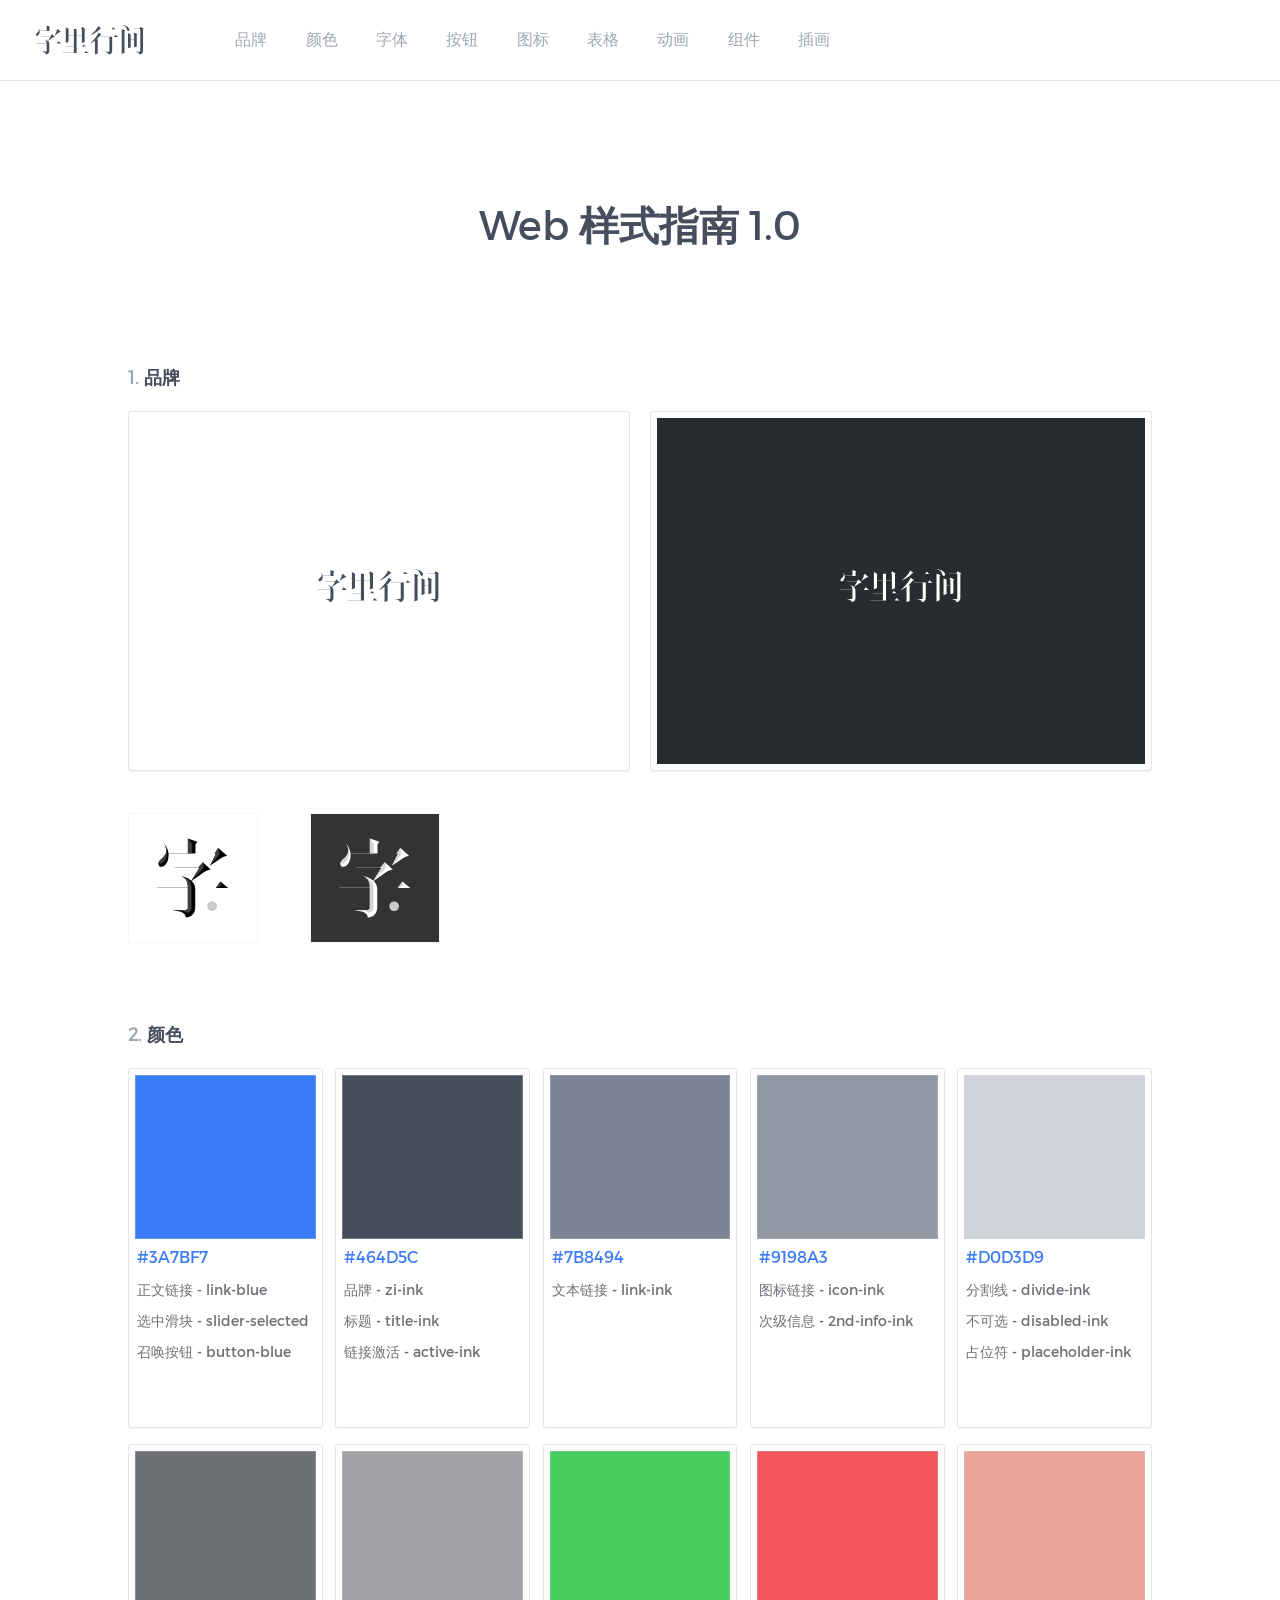
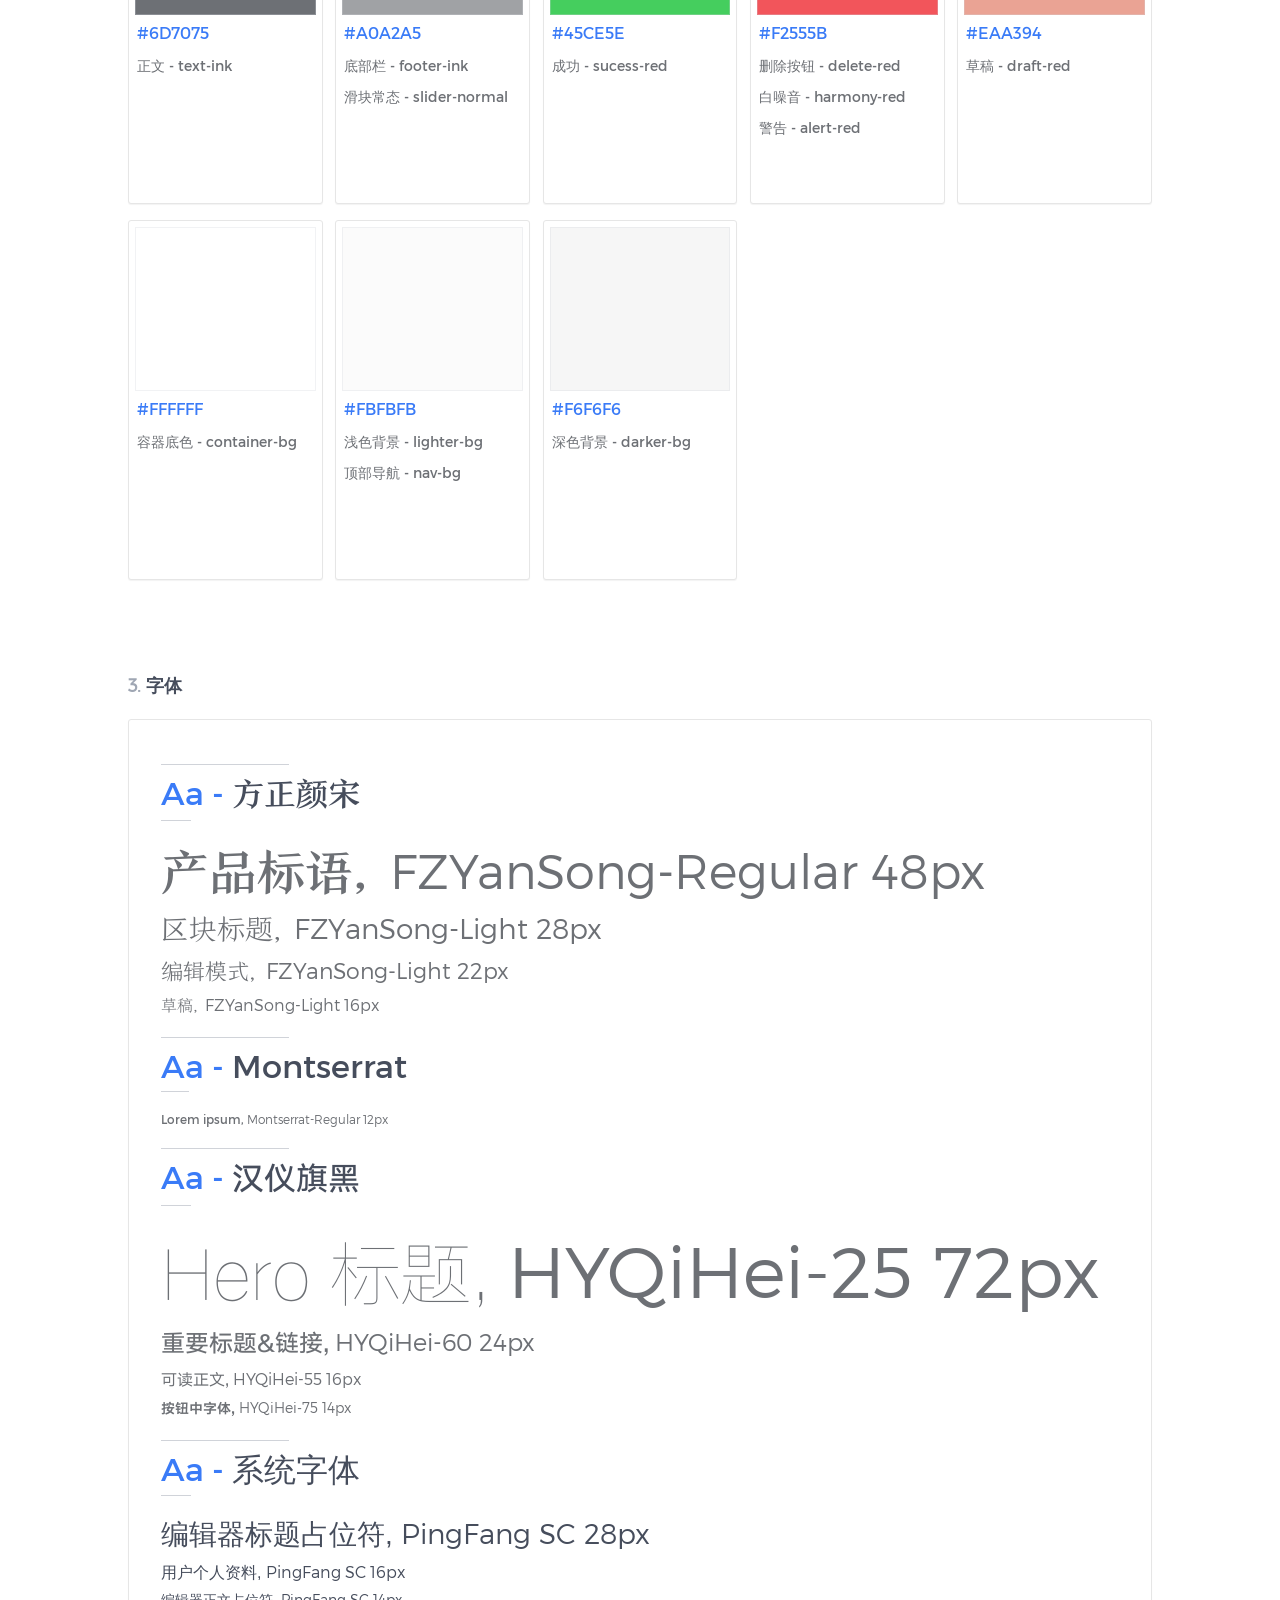
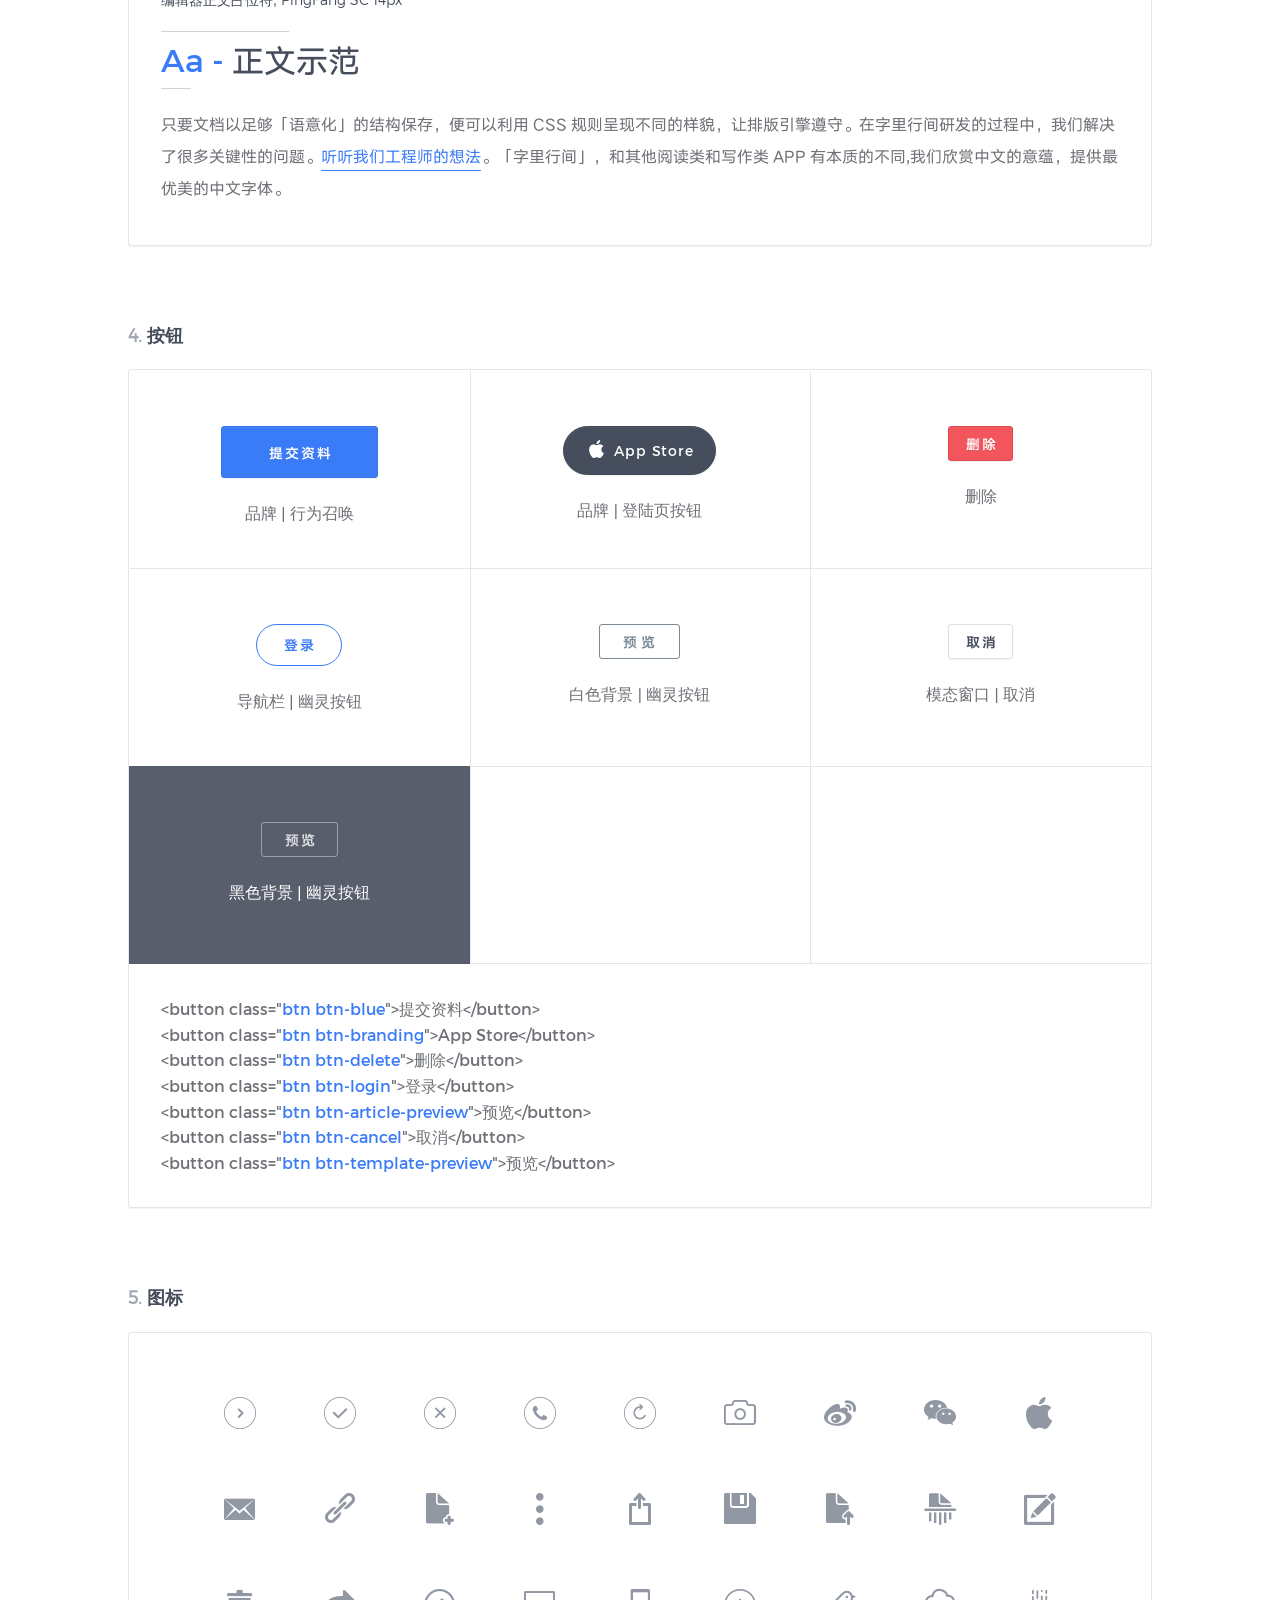
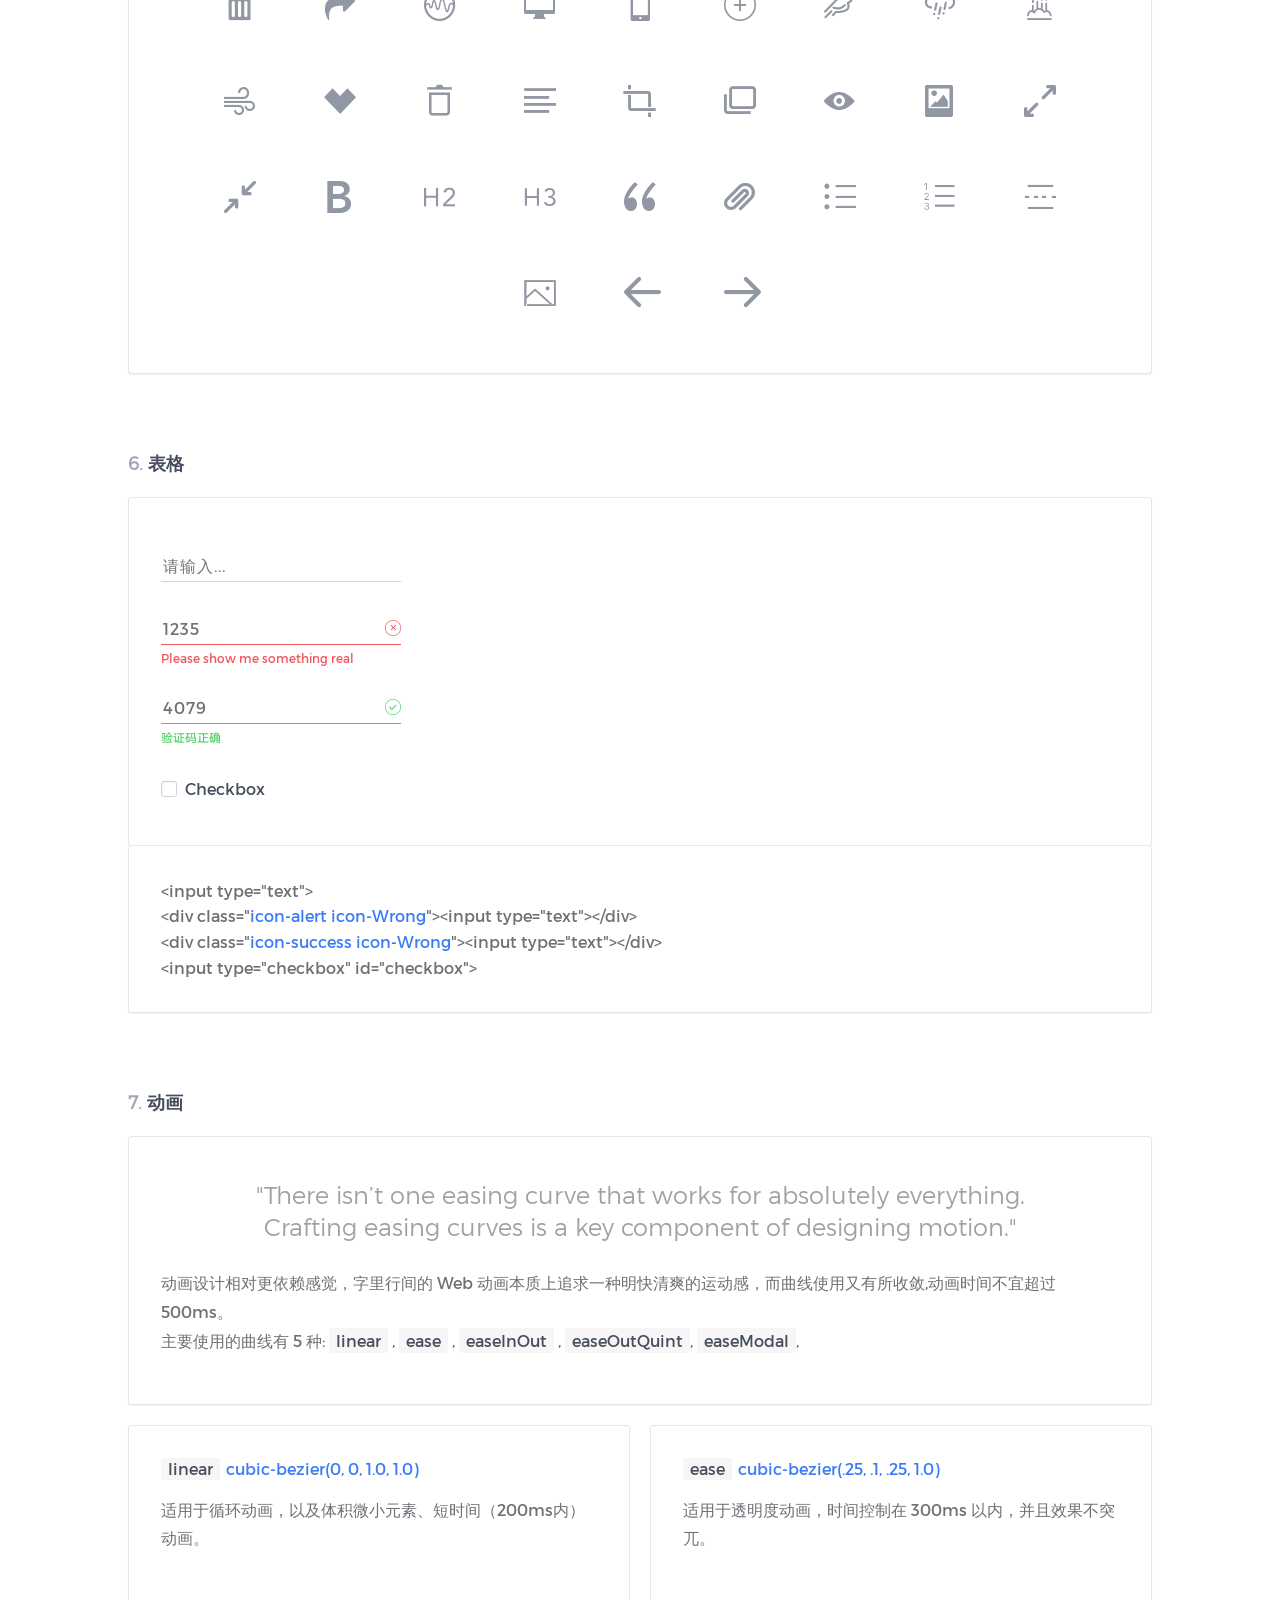
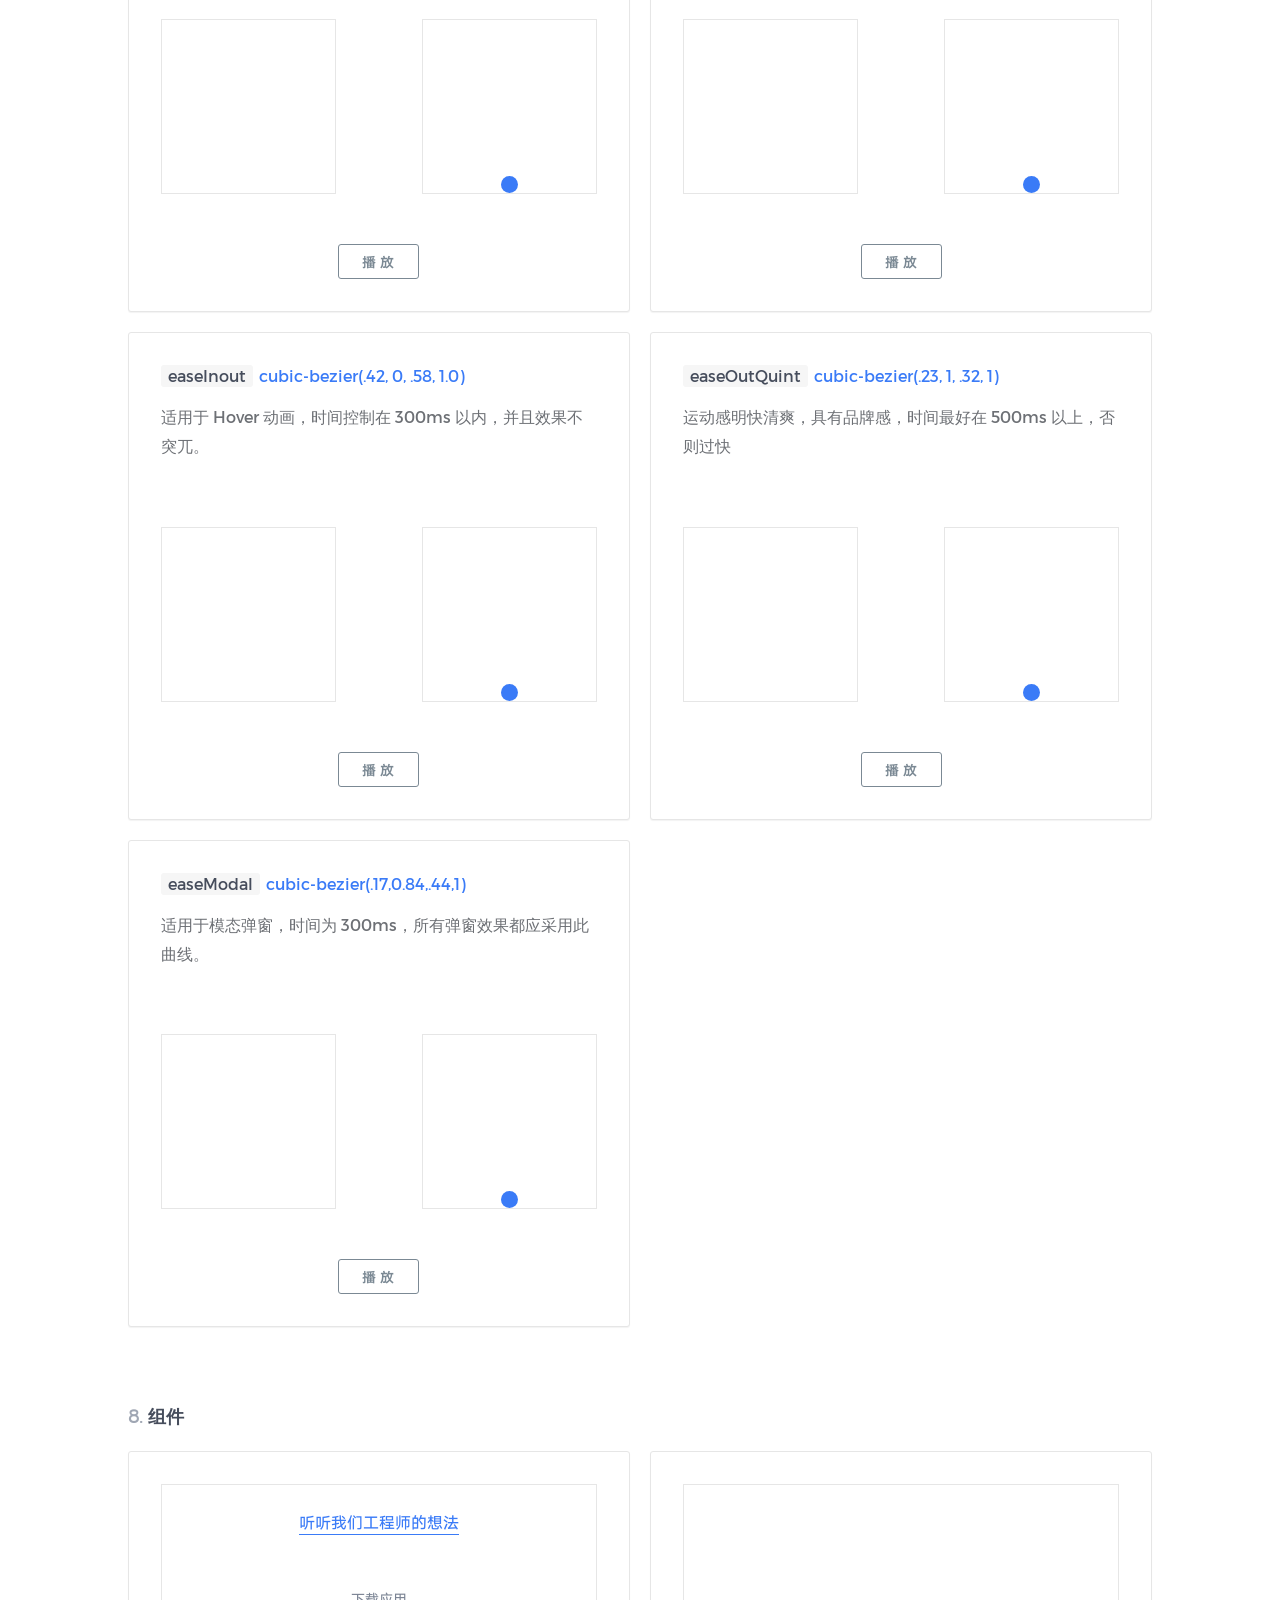
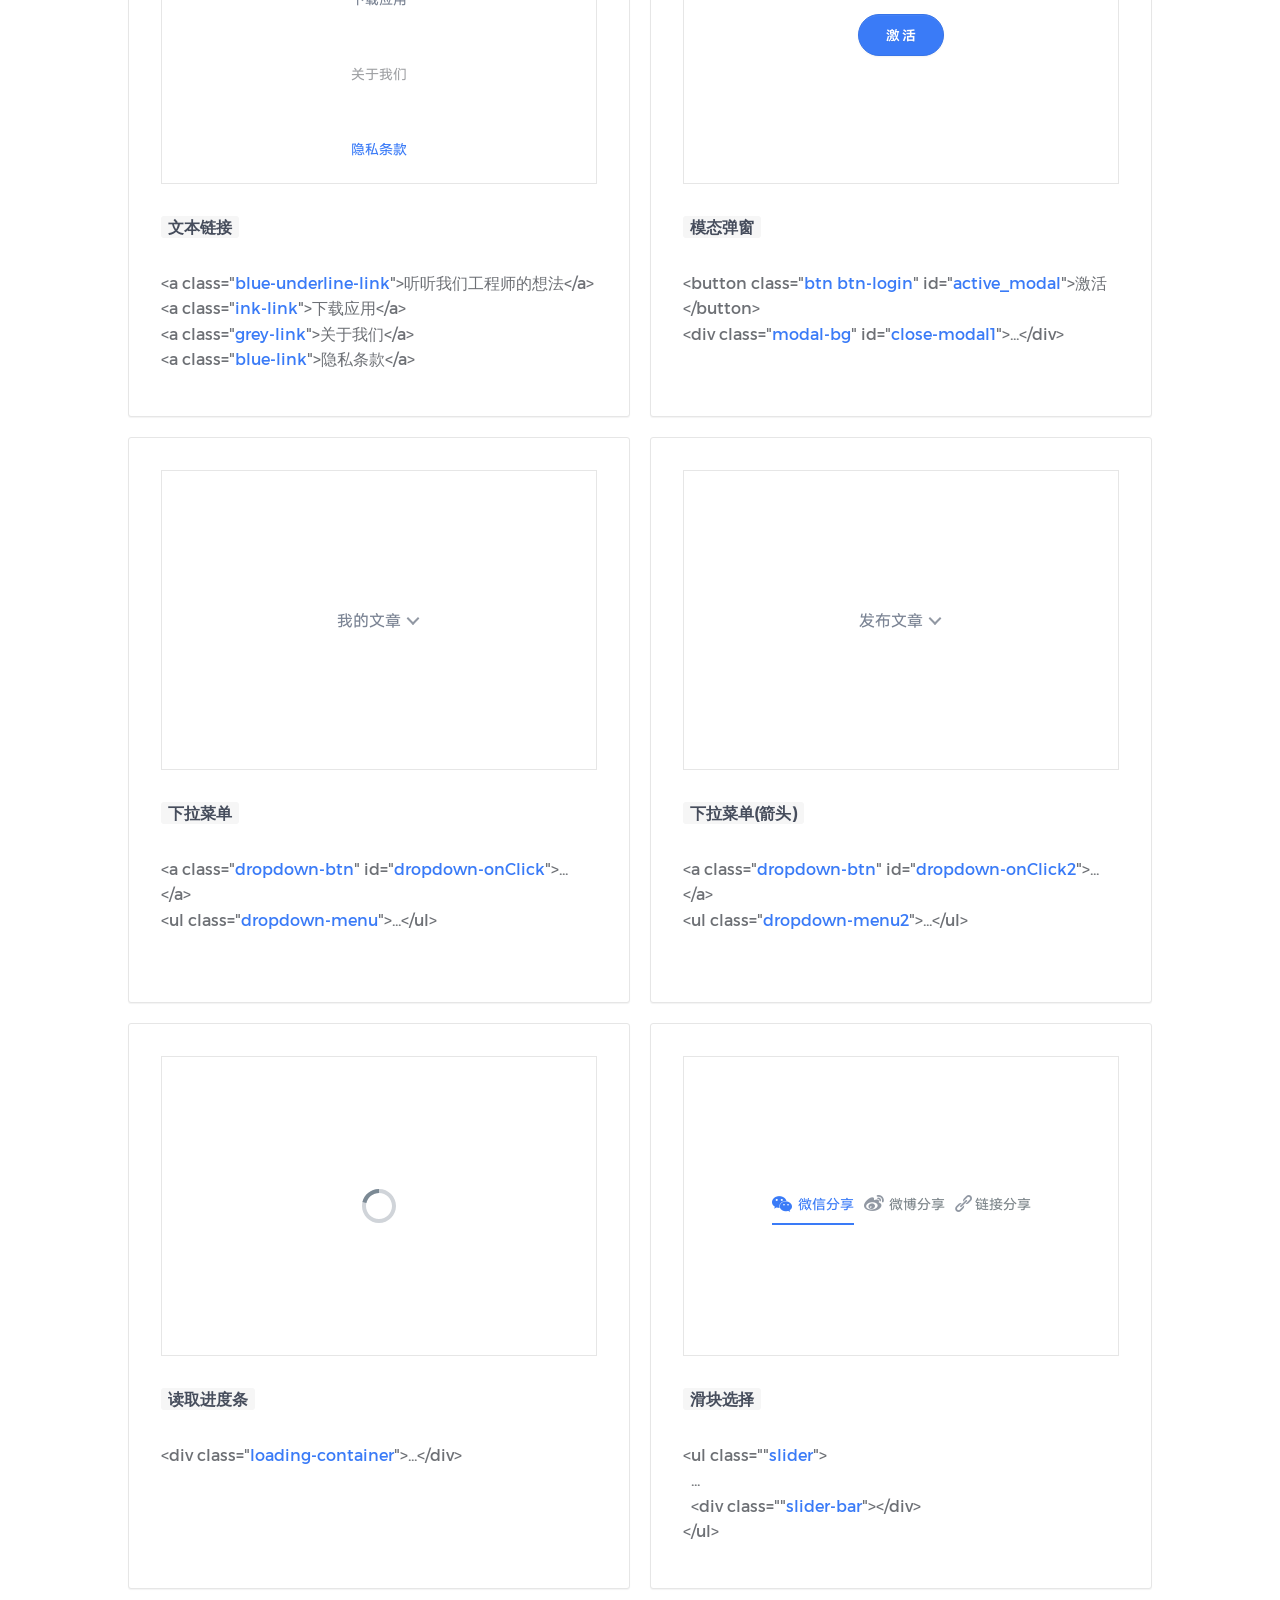
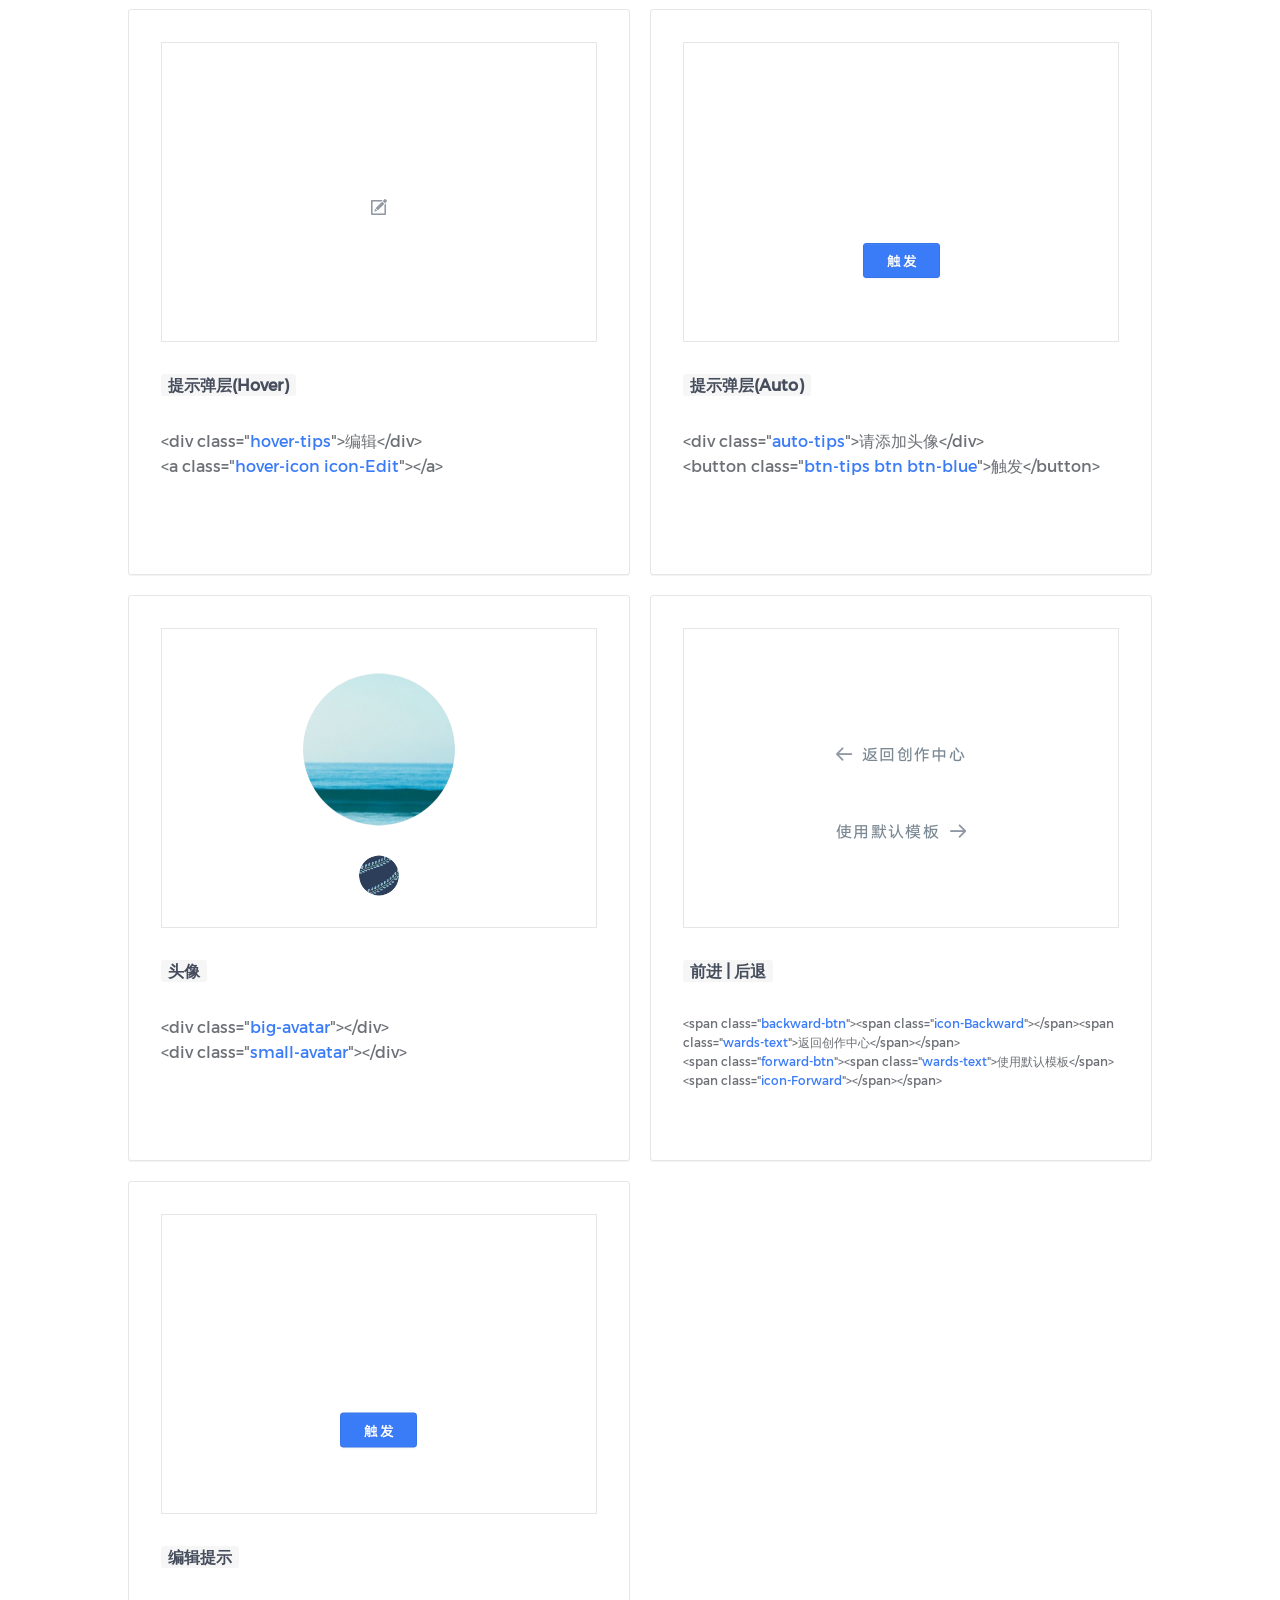
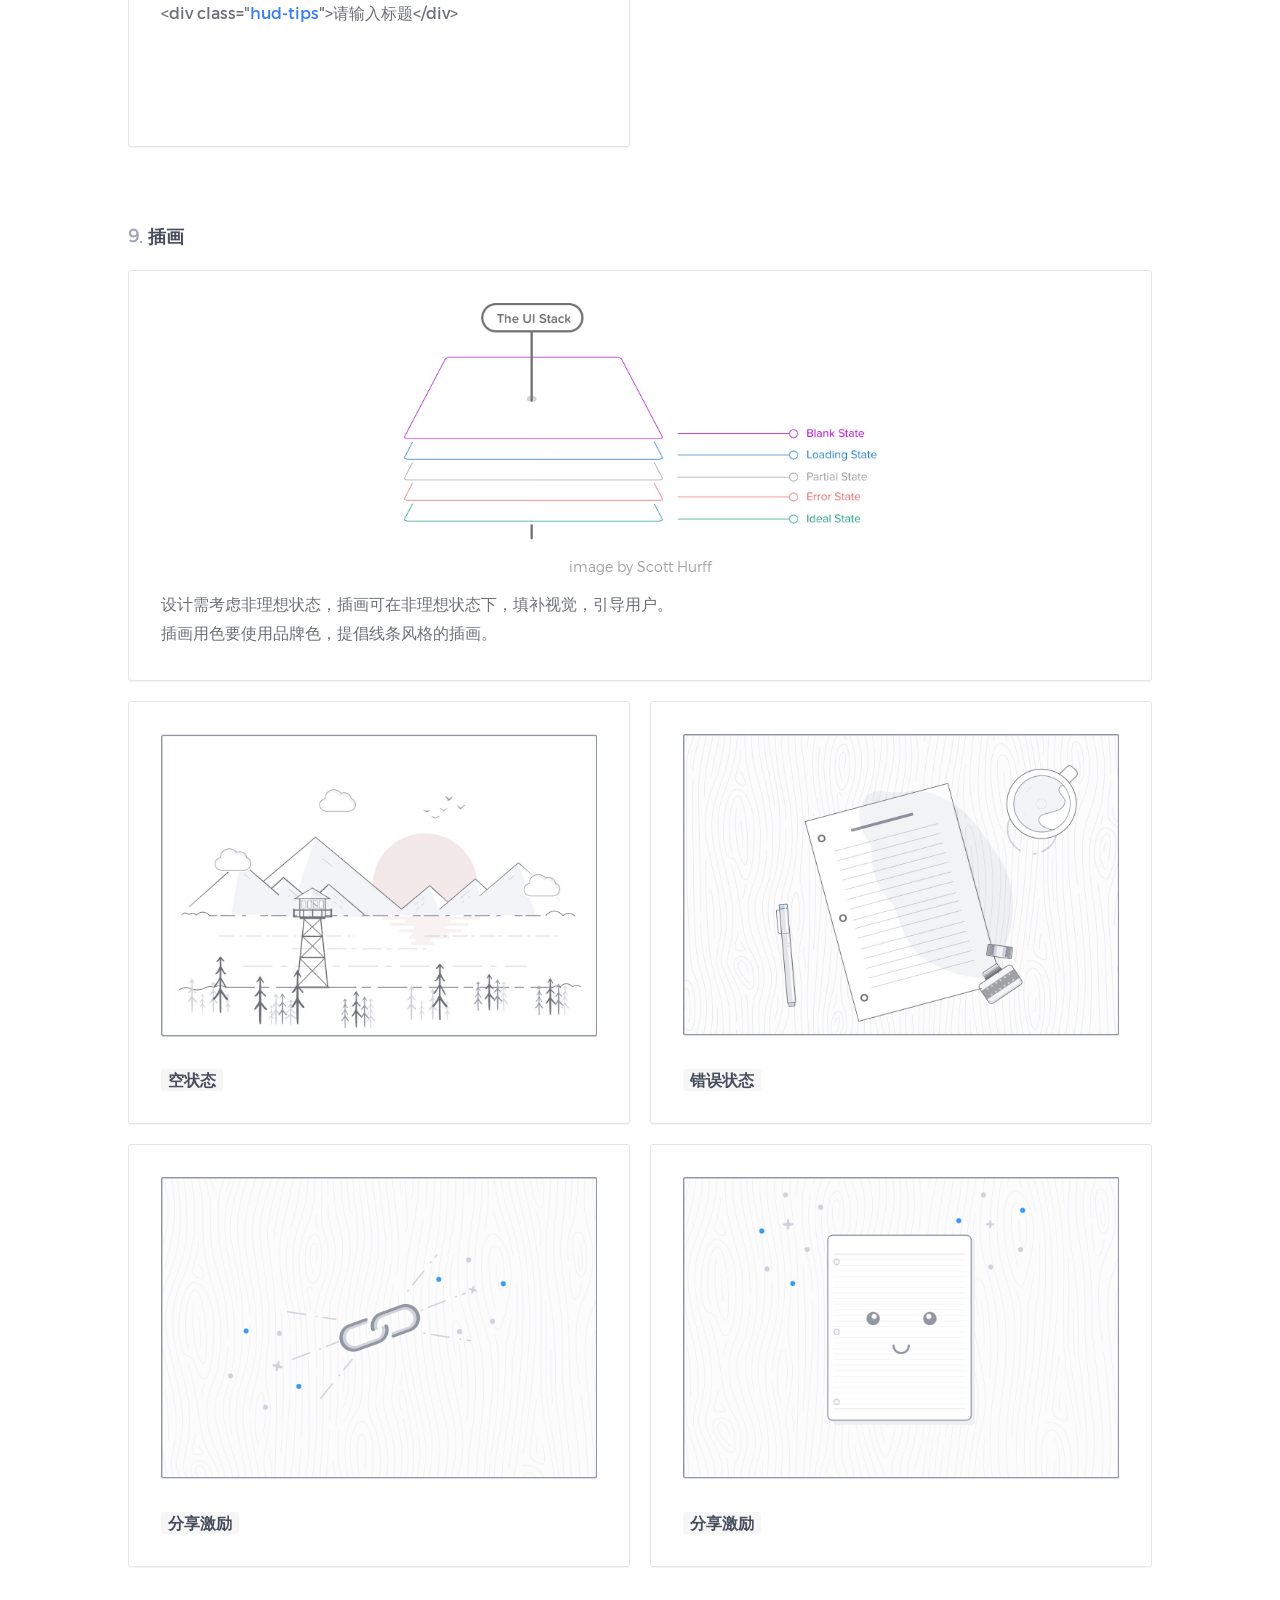
==== commit e63acbaa: "完成 Web 设计规范 1.0版" ====
--- a/index.html
+++ b/index.html
@@ -40,13 +40,13 @@
 				<div class="modal-bottom">
 					<div class="modal-content">要将「明朝散发弄扁舟」该篇文章删除吗，删除后原文章链接将无法访问。</div>
 					<div class="modal-bottom-btn">
-						<button class="btn btn-delete modal-btn-layout" id="close-modal3">确定</button>
 						<button class="btn btn-cancel modal-btn-layout" id="close-modal4">取消</button>
+						<button class="btn btn-delete modal-btn-layout" id="close-modal3">删除</button>
 					</div>
 				</div>
 			</div>
 		</div>
-		<h1 class="guide_title">Web <span>样式指南</span> 0.8</h1>
+		<h1 class="guide_title">Web <span>样式指南</span> 1.0</h1>
 
 		<section id="branding" class="cd-branding">
 			<h2>品牌</h2>
@@ -196,6 +196,8 @@
 				<li class="icon-Draft"></li>
 				<li class="icon-Publish"></li>
 				<li class="icon-SmashnEmpty"></li>
+				<li class="icon-Edit"></li>
+				<li class="icon-Delete"></li>
 				<li class="icon-Share2"></li>
 				<li class="icon-WhiteNoise"></li>
 				<li class="icon-iMac"></li>
@@ -223,6 +225,8 @@
 				<li class="icon-Num"></li>
 				<li class="icon-Divide"></li>
 				<li class="icon-AddPicture"></li>
+				<li class="icon-Backward"></li>
+				<li class="icon-Forward"></li>
 			</ul>
 		</section>
 
@@ -382,40 +386,119 @@
 				<p>&ltdiv class="<span style="color: #3a7bf7;">modal-bg</span>" id="<span style="color: #3a7bf7;">close-modal1</span>"&gt...&lt/div&gt</p>
 			</div>
 			<div class="cd-box">
-				<div class="effect-box"></div>
+				<div class="effect-box">
+					<div class="aligin-box">
+						<a href="#0" class="dropdown-btn" id="dropdown-onClick"><span class="dropdown-title">我的文章</span><span class="dropdown-arrow"></span></a>
+						<ul class="dropdown-menu">
+							<li><a href="#0" class="dropdown-name dropdown-selected">我的文章</a><span class="li-arrow"></span></li>
+							<li><a href="#0" class="dropdown-name">已发布</a><span class="li-arrow"></span></li>
+							<li><a href="#0" class="dropdown-name">草稿箱</a><span class="li-arrow"></span></li>
+							<li><a href="#0" class="dropdown-name">废纸篓</a><span class="li-arrow"></span></li>
+						</ul>
+					</div>
+				</div>
 				<span class="component-title">下拉菜单</span>
-			</div>
-			<div class="cd-box">
-				<div class="effect-box"></div>
+				<p>&lta class="<span style="color: #3a7bf7;">dropdown-btn</span>" id="<span style="color: #3a7bf7;">dropdown-onClick</span>"&gt...&lt/a&gt</p>
+				<p>&ltul class="<span style="color: #3a7bf7;">dropdown-menu</span>"&gt...&lt/ul&gt</p>
+			</div>
+			<div class="cd-box">
+				<div class="effect-box">
+					<div class="aligin-box">
+						<a href="#0" class="dropdown-btn" id="dropdown-onClick2"><span class="dropdown-title">发布文章</span><span class="dropdown-arrow"></span></a>
+						<ul class="dropdown-menu2">
+							<li><span class="icon-Publish icon">发布文章</span></li>
+							<li><span class="icon-Draft icon">存为草稿</span></li>
+							<li class="dropdown-seperator"></li>
+							<li><span class="icon-Delete icon">删除文章</span></li>
+							<span class="dropdown-uparrow"></span>
+						</ul>
+					</div>
+				</div>
 				<span class="component-title">下拉菜单(箭头)</span>
-			</div>
-			<div class="cd-box">
-				<div class="effect-box"></div>
+				<p>&lta class="<span style="color: #3a7bf7;">dropdown-btn</span>" id="<span style="color: #3a7bf7;">dropdown-onClick2</span>"&gt...&lt/a&gt</p>
+				<p>&ltul class="<span style="color: #3a7bf7;">dropdown-menu2</span>"&gt...&lt/ul&gt</p>
+			</div>
+			<div class="cd-box">
+				<div class="effect-box">
+					<div class="aligin-box">
+						<div class="loading-container">
+	            <div class="loading">
+	              <div class="loading-circle"></div>
+	              <div class="loading-bar"></div>
+	            </div>
+	          </div>
+					</div>
+				</div>
 				<span class="component-title">读取进度条</span>
-			</div>
-			<div class="cd-box">
-				<div class="effect-box"></div>
+				<p>&ltdiv class="<span style="color: #3a7bf7;">loading-container</span>"&gt...&lt/div&gt</p>
+			</div>
+			<div class="cd-box">
+				<div class="effect-box">
+					<div class="aligin-box">
+						<ul class="slider">
+							<li class="slider-switch"><span class="icon-Wechat"></span><span class="text-weixin">微信分享</span></li>
+							<li class=""><span class="icon-Weibo"></span><span class="text-weixin">微博分享</span></li>
+							<li class=""><span class="icon-Copy"></span><span class="text-link">链接分享</span></li>
+							<div class="slider-bar"></div>
+						</ul>
+					</div>
+				</div>
 				<span class="component-title">滑块选择</span>
-			</div>
-			<div class="cd-box">
-				<div class="effect-box"></div>
+				<p>&ltul class=""<span style="color: #3a7bf7;">slider</span>"&gt<br>&nbsp&nbsp...<br>&nbsp&nbsp&ltdiv class=""<span style="color: #3a7bf7;">slider-bar</span>"&gt&lt/div&gt<br>&lt/ul&gt</p>
+			</div>
+			<div class="cd-box">
+				<div class="effect-box">
+					<div class="aligin-box">
+						<div class="hover-tips">编辑</div>
+						<a class="hover-icon icon-Edit"></a>
+					</div>
+				</div>
 				<span class="component-title">提示弹层(Hover)</span>
-			</div>
-			<div class="cd-box">
-				<div class="effect-box"></div>
+				<p>&ltdiv class="<span style="color: #3a7bf7;">hover-tips</span>"&gt编辑&lt/div&gt</p>
+				<p>&lta class="<span style="color: #3a7bf7;">hover-icon icon-Edit</span>"&gt&lt/a&gt</p>
+			</div>
+			<div class="cd-box">
+				<div class="effect-box">
+					<div class="aligin-box">
+						<div class="auto-tips">请添加头像</div>
+						<button class="btn-tips btn btn-blue">触发</button>
+					</div>
+				</div>
 				<span class="component-title">提示弹层(Auto)</span>
-			</div>
-			<div class="cd-box">
-				<div class="effect-box"></div>
+				<p>&ltdiv class="<span style="color: #3a7bf7;">auto-tips</span>"&gt请添加头像&lt/div&gt</p>
+				<p>&ltbutton class="<span style="color: #3a7bf7;">btn-tips btn btn-blue</span>"&gt触发&lt/button&gt</p>
+			</div>
+			<div class="cd-box">
+				<div class="effect-box">
+					<div class="aligin-box">
+						<div class="big-avatar"></div>
+						<div class="small-avatar"></div>
+					</div>
+				</div>
 				<span class="component-title">头像</span>
-			</div>
-			<div class="cd-box">
-				<div class="effect-box"></div>
+				<p>&ltdiv class="<span style="color: #3a7bf7;">big-avatar</span>"&gt&lt/div&gt</p>
+				<p>&ltdiv class="<span style="color: #3a7bf7;">small-avatar</span>"&gt&lt/div&gt</p>
+			</div>
+			<div class="cd-box">
+				<div class="effect-box">
+					<div class="aligin-box">
+						<span class="backward-btn"><span class="icon-Backward"></span><span class="wards-text">返回创作中心</span></span>
+						<span class="forward-btn"><span class="wards-text">使用默认模板</span><span class="icon-Forward"></span></span>
+					</div>
+				</div>
 				<span class="component-title">前进 | 后退</span>
-			</div>
-			<div class="cd-box">
-				<div class="effect-box"></div>
+				<p class="wards-p">&ltspan class="<span style="color: #3a7bf7;">backward-btn</span>"&gt&ltspan class="<span style="color: #3a7bf7;">icon-Backward</span>"&gt&lt/span&gt&ltspan class="<span style="color: #3a7bf7;">wards-text</span>"&gt返回创作中心&lt/span&gt&lt/span&gt</p>
+				<p class="wards-p">&ltspan class="<span style="color: #3a7bf7;">forward-btn</span>"&gt&ltspan class="<span style="color: #3a7bf7;">wards-text</span>"&gt使用默认模板&lt/span&gt&ltspan class="<span style="color: #3a7bf7;">icon-Forward</span>"&gt&lt/span&gt&lt/span&gt</p>
+			</div>
+			<div class="cd-box">
+				<div class="effect-box">
+					<div class="aligin-box">
+						<div class="hud-tips">请输入标题</div>
+						<button class="btn-hud btn btn-blue">触发</button>
+					</div>
+				</div>
 				<span class="component-title">编辑提示</span>
+				<p>&ltdiv class="<span style="color: #3a7bf7;">hud-tips</span>"&gt请输入标题&lt/div&gt</p>
 			</div>
 		</section>
 
@@ -443,28 +526,6 @@
 				<span>分享激励</span>
 			</div>
 		</section>
-
-		<!-- <section id="component2" class="cd-component">
-			<h2>组件</h2>
-
-			<div class="cd-box">
-				<div class="component-box"><span class="component-title">文本链接</span></div>
-				<div class="component-box"><span class="component-title">模态弹窗</span></div>
-				<div class="component-box"><span class="component-title">下拉菜单</span></div>
-				<div class="component-box"><span class="component-title">下拉菜单(箭头)</span></div>
-				<div class="component-box"><span class="component-title">读取进度条</span></div>
-				<div class="component-box"><span class="component-title">滑块选择</span></div>
-				<div class="component-box"><span class="component-title">提示弹层(Hover)</span></div>
-				<div class="component-box"><span class="component-title">提示弹层(Auto)</span></div>
-				<div class="component-box"><span class="component-title">前进 | 后退</span></div>
-				<div class="component-box"><span class="component-title">头像</span></div>
-				<div class="component-box"><span class="component-title">编辑提示</span></div>
-			</div>
-			<div class="cd-box">
-
-			</div>
-
-		</section> -->
 
 	</main>
 <script src="js/jquery-2.1.1.js"></script>
--- a/css/style-guide.css
+++ b/css/style-guide.css
@@ -1400,144 +1400,153 @@
 }
 
 
+
+.icon-Forward:before {
+  content: "\e92e";
+}
+.icon-Backward:before {
+  content: "\e92f";
+}
 .icon-AddArticle:before {
-    content: "\e900";
+  content: "\e900";
 }
 .icon-AddMedia:before {
-    content: "\e901";
+  content: "\e901";
 }
 .icon-AddPicture:before {
-    content: "\e902";
+  content: "\e902";
 }
 .icon-Apple:before {
-    content: "\e903";
+  content: "\e903";
 }
 .icon-Bird:before {
-    content: "\e904";
+  content: "\e904";
 }
 .icon-Bold:before {
-    content: "\e905";
+  content: "\e905";
 }
 .icon-Camera:before {
-    content: "\e906";
+  content: "\e906";
 }
 .icon-Copy:before {
-    content: "\e907";
+  content: "\e907";
 }
 .icon-Crop:before {
-    content: "\e908";
+  content: "\e908";
 }
 .icon-Delete:before {
-    content: "\e909";
+  content: "\e909";
 }
 .icon-DeleteImage:before {
-    content: "\e90a";
+  content: "\e90a";
 }
 .icon-Dial:before {
-    content: "\e90b";
+  content: "\e90b";
 }
 .icon-Divide:before {
-    content: "\e90c";
+  content: "\e90c";
 }
 .icon-Dot:before {
-    content: "\e90d";
+  content: "\e90d";
 }
 .icon-Draft:before {
-    content: "\e90e";
+  content: "\e90e";
 }
 .icon-Edit:before {
-    content: "\e90f";
+  content: "\e90f";
 }
 .icon-H1:before {
-    content: "\e910";
+  content: "\e910";
 }
 .icon-H2:before {
-    content: "\e911";
+  content: "\e911";
 }
 .icon-Heart:before {
-    content: "\e912";
+  content: "\e912";
 }
 .icon-iMac:before {
-    content: "\e913";
+  content: "\e913";
 }
 .icon-iPhone:before {
-    content: "\e914";
+  content: "\e914";
 }
 .icon-Link:before {
-    content: "\e915";
+  content: "\e915";
 }
 .icon-Mail:before {
-    content: "\e916";
+  content: "\e916";
 }
 .icon-More:before {
-    content: "\e917";
+  content: "\e917";
 }
 .icon-Note:before {
-    content: "\e918";
+  content: "\e918";
 }
 .icon-Num:before {
-    content: "\e919";
+  content: "\e919";
 }
 .icon-Preview:before {
-    content: "\e91a";
+  content: "\e91a";
 }
 .icon-Publish:before {
-    content: "\e91b";
+  content: "\e91b";
 }
 .icon-Quote:before {
-    content: "\e91c";
+  content: "\e91c";
 }
 .icon-Rain:before {
-    content: "\e91d";
+  content: "\e91d";
 }
 .icon-Recycle:before {
-    content: "\e91e";
+  content: "\e91e";
 }
 .icon-Replace:before {
-    content: "\e91f";
+  content: "\e91f";
 }
 .icon-Right:before {
-    content: "\e920";
+  content: "\e920";
 }
 .icon-ScaleDown:before {
-    content: "\e921";
+  content: "\e921";
 }
 .icon-ScaleUp:before {
-    content: "\e922";
+  content: "\e922";
 }
 .icon-SendVerify:before {
-    content: "\e923";
+  content: "\e923";
 }
 .icon-Share:before {
-    content: "\e924";
+  content: "\e924";
 }
 .icon-Share2:before {
-    content: "\e925";
+  content: "\e925";
 }
 .icon-SmashnEmpty:before {
-    content: "\e926";
+  content: "\e926";
 }
 .icon-UploadImage:before {
-    content: "\e927";
+  content: "\e927";
 }
 .icon-Waterfall:before {
-    content: "\e928";
+  content: "\e928";
 }
 .icon-Wechat:before {
-    content: "\e929";
+  content: "\e929";
 }
 .icon-Weibo:before {
-    content: "\e92a";
+  content: "\e92a";
 }
 .icon-WhiteNoise:before {
-    content: "\e92b";
+  content: "\e92b";
 }
 .icon-Wind:before {
-    content: "\e92c";
+  content: "\e92d";
 }
 .icon-Wrong:before {
-    content: "\e92d";
-}
+  content: "\e92c";
+}
+
+
 
 /* xForm section - basic style */
 #form .cd-box:nth-of-type(2) {
@@ -1773,7 +1782,7 @@
   border-radius: 3px;
   background: #ffffff;
   box-shadow: 0 1px 1px rgba(0, 0, 0, 0.05);
-  height: auto;
+  height: 566px;
   float: left;
   overflow: hidden;
   padding: 2em;
@@ -2067,37 +2076,459 @@
   box-shadow: inset 0 1px 2px rgba(0,0,0,.15);
 }
 
-
-
-
-/* ########## component2 ###########*/
-/*#component2 .cd-box {
-  height: auto;
-  padding: 0;
+/* Dropdown-part */
+#component .cd-box:nth-of-type(3) .effect-box .aligin-box {
+  text-align: center;
+  display: block;
+  position: relative;
+  padding: 141px 0;
+}
+
+.dropdown-btn {
+  color: #7B8494;
+  font-size: 16px;
+  width: 84px;
+  text-align: left;
+  -webkit-transform: translateY(0);
+  transform: translateY(0);
+  opacity: 1;
+  display: inline-block;
+  -webkit-transition: -webkit-transform .45s cubic-bezier(.23,1,.32,1),opacity .45s,color .15s ease-in-out;;
+  transition: transform .45s cubic-bezier(.23,1,.32,1),opacity .45s,color .15s ease-in-out;;
+  font-family: 'HYQiHei-60','Montserrat-Regular',-apple-system,Helvetica Neue,Arial,PingFang SC,Hiragino Sans GB,Microsoft YaHei,WenQuanYi
+}
+
+.dropdown-arrow {
+  position: absolute;
+  height: 14px;
+  width: 14px;
+  margin-left: 5px;
+}
+
+.dropdown-btn:hover{
+  color:#464d5c;
+}
+
+.dropdown-btn:hover > .dropdown-arrow:before,.dropdown-btn:hover > .dropdown-arrow:after {
+  background-color:#464d5c;
+}
+
+.dropdown-arrow::before {
+  content: '';
+  width: 9px;
+  height: 2px;
+  top: 7px;
+  left: 0px;
+  background-color: #9198a3;
+  position: absolute;
+  -webkit-transform: rotate(45deg);
+  transform: rotate(45deg);
+  -webkit-transition: all .15s ease-in-out;
+  transition: all .15s ease-in-out;
+}
+.dropdown-arrow::after{
+  content: '';
+  width: 9px;
+  height: 2px;
+  top: 7px;
+  left: 5px;
+  background-color: #9198a3;
+  position: absolute;
+  -webkit-transform: rotate(-45deg);
+  transform: rotate(-45deg);
+  -webkit-transition: all .15s ease-in-out;
+  transition: all .15s ease-in-out;
+}
+
+.dropdown-btn-active {
+  -webkit-transform: translateY(50px);
+  transform: translateY(50px);
+  opacity: 0;
+  -webkit-transition: -webkit-transform .45s cubic-bezier(.23,1,.32,1),opacity .45s;
+  transition: transform .45s cubic-bezier(.23,1,.32,1),opacity .45s;
+}
+
+.dropdown-menu {
+  opacity: 0;
+  position: absolute;
+  display: inline-block;
+  margin-top: -27px;
+  margin-left: -110px;
+  padding: 25px;
+  background: #fff;
+  border: 1px solid #d0d3d9;
+  box-shadow: 0 6px 12px 0 rgba(68,68,68,.06);
+  -webkit-transform: scaleY(0);
+  transform: scaleY(0);
+  -webkit-transition: opacity .4s .05s ease,-webkit-transform .35s .05s cubic-bezier(.23,1,.52,1);
+  transition: opacity .4s .05s ease,-webkit-transform .35s .05s cubic-bezier(.23,1,.52,1);
+  -webkit-transform-origin: top;
+  transform-origin: top;
+}
+
+.dropdown-menu li {
+  width: auto;
+  list-style: none;
+  font-size: 16px;
+  position: relative;
+  height: 20px;
+  margin-bottom: 20px;
+  line-height: 20px;
+  -webkit-transform: translateY(-15px);
+  transform: translateY(-15px);
+  opacity: 0;
+  text-align: left;
+  -webkit-transition: opacity .25s cubic-bezier(.23,1,.32,1),-webkit-transform .35s ease;
+  transition: opacity .25s cubic-bezier(.23,1,.32,1),-webkit-transform .35s ease;
+}
+
+.dropdown-menu li:last-child{
+  margin-bottom: 0;
+}
+
+.dropdown-menu-active {
+  -webkit-transform: scaleY(1);
+  transform: scaleY(1);
+  opacity: 1;
+  -webkit-transition: opacity .35s cubic-bezier(.23,1,.32,1),-webkit-transform .45s cubic-bezier(.23,1,.32,1);
+  transition: opacity .35s cubic-bezier(.23,1,.32,1),-webkit-transform .45s cubic-bezier(.23,1,.32,1);
+}
+
+.dropdown-menu-active > li {
+  opacity: 1;
+  -webkit-transform: translateY(0);
+  transform: translateY(0);
+  -webkit-transition: all .45s .05s ease;
+  transition: all .45s .05s ease;
+}
+
+.dropdown-menu li a {
+  float: left;
+  display: block;
+  color: #7B8494;
+  font-family: 'HYQiHei-60','Montserrat-Regular',-apple-system,Helvetica Neue,Arial,PingFang SC,Hiragino Sans GB,Microsoft YaHei,WenQuanYi Micro Hei,sans-serif;
+}
+
+.dropdown-menu li a:hover {
+  color: #464d5c;
+  -webkit-transition: color .15s ease-in-out;
+  transition: color .15s ease-in-out;
+}
+
+.li-arrow {
+  position: relative;
+  width: 14px;
+  height: 14px;
+  right: 0;
+  top: 3px;
+  float: right;
+  margin-left: 4px;
+}
+
+.dropdown-menu li a:hover + .li-arrow:before,.dropdown-menu li a:hover + .li-arrow:after {
+  background-color:#464d5c;
+}
+
+.li-arrow::before {
+  content: '';
+  width: 6px;
+  height: 2px;
+  top: 5px;
+  right: 0;
+  background-color: #9198a3;
+  position: absolute;
+  -webkit-transform: rotate(45deg);
+  transform: rotate(45deg);
+  -webkit-transition: all .15s ease-in-out;
+  transition: all .15s ease-in-out;
+}
+.li-arrow::after {
+  content: '';
+  width: 6px;
+  height: 2px;
+  top: 8px;
+  right: 0;
+  background-color: #9198a3;
+  position: absolute;
+  -webkit-transform: rotate(-45deg);
+  transform: rotate(-45deg);
+  -webkit-transition: all .15s ease-in-out;
+  transition: all .15s ease-in-out;
+}
+
+.dropdown-selected {
+  color: #464c5d !important;
+}
+
+.dropdown-selected + .li-arrow::before,.dropdown-selected + .li-arrow::after {
+  background-color: #464c5d !important;
+}
+
+/*Dropdown2-Part*/
+
+#component .cd-box:nth-of-type(4) .effect-box .aligin-box {
+    text-align: center;
+    display: block;
+    position: relative;
+    padding: 141px 0;
+}
+
+.dropdown-menu2 {
+  opacity: 0;
+  padding: 30px;
+  border: 1px solid #d0d3d9;
+  margin-top: 30px;
+  margin-left: -114px;
+  position: absolute;
+  display: inline-block;
+  background: #fff;
+  box-shadow: 0 6px 12px 0 rgba(68,68,68,.06);
+  -webkit-transform: scaleY(0);
+  transform: scaleY(0);
+  -webkit-transition: -webkit-transform .35s .05s cubic-bezier(.23,1,.52,1),opacity .4s .05s ease;
+  transition: transform .35s .05s cubic-bezier(.23,1,.52,1),opacity .4s .05s ease;
+  -webkit-transform-origin: 0 -5%;
+  transform-origin: 0 -5%;
+}
+
+.dropdown-menu2-active {
+  -webkit-transform: scaleY(1);
+  transform: scaleY(1);
+  opacity: 1;
+  -webkit-transition: -webkit-transform .45s cubic-bezier(.23,1,.32,1),opacity .35s cubic-bezier(.23,1,.32,1);
+  transition: transform .45s cubic-bezier(.23,1,.32,1),opacity .35s cubic-bezier(.23,1,.32,1);
+}
+
+.dropdown-menu2 > li {
+  text-align: left;
+  letter-spacing: 0;
+  -webkit-transform: translateY(-15px);
+  transform: translateY(-15px);
+  opacity: 0;
+  -webkit-transition: -webkit-transform .35s ease,opacity .25s cubic-bezier(.23,1,.32,1);
+  transition: transform .35s ease,opacity .25s cubic-bezier(.23,1,.32,1);
   overflow: hidden;
-}
-
-#component2 .component-title {
-  padding: 6em 0 6em 0;
+  width: 86px;
+
+}
+
+.dropdown-menu2-active > li {
+  opacity: 1;
+  -webkit-transform: translateY(0);
+  transform: translateY(0);
+  -webkit-transition: all .45s .05s ease;
+  transition: all .45s .05s ease;
+}
+
+.dropdown-seperator {
+  border-bottom: 1px solid #edeff2;
+  margin: 10px 0;
+}
+
+.dropdown-menu2 > li > .icon{
+  float: right;;
+  line-height: 37px;
+  font-size: 16px;
+  color: #7b8494;
+  font-family: 'HYQiHei-60','Montserrat-Regular',-apple-system,Helvetica Neue,Arial,PingFang SC,Hiragino Sans GB,Microsoft YaHei,WenQuanYi Micro Hei,sans-serif !important;
+}
+
+.dropdown-menu2 > li > .icon-Publish:before{
+  position: relative;
+  left: -4px;
+  top: 1px;
+  color: #9198a3;
+  -webkit-transition: all .15s ease-in-out;
+  transition: all .15s ease-in-out;
+  font-family: 'icomoon' !important;
+}
+
+.dropdown-menu2 > li > .icon-Draft:before{
+  position: relative;
+  left: -5px;
+  top: 1px;
+  font-size: 14px;
+  color: #9198a3;
+  -webkit-transition: all .15s ease-in-out;
+  transition: all .15s ease-in-out;
+  font-family: 'icomoon' !important;
+}
+
+.dropdown-menu2 > li > .icon-Delete:before{
+  position: relative;
+  left: -4px;
+  top: 1px;
+  color: #9198a3;
+  -webkit-transition: all .15s ease-in-out;
+  transition: all .15s ease-in-out;
+  font-family: 'icomoon' !important;
+}
+
+.dropdown-menu2 > li:hover > .icon {
+  color: #464d5c;
+}
+
+.dropdown-menu2 > li:hover > .icon:before {
+  color: #464d5c;
+}
+
+.dropdown-uparrow::before{
+  content: '';
+  width: 0;
+  height: 0;
+  border: 13px solid transparent;
+  position: absolute;
+  border-bottom: 13px solid #d0d3d9;
+}
+
+.dropdown-uparrow {
+  position: absolute;
+  right: 54px;
+  top: -26px;
+  -webkit-transform: scaleX(0);
+  transform: scaleX(0);
+  -webkit-transition: -webkit-transform .35s .05s cubic-bezier(.23,1,.52,1);
+  transition: transform .35s .05s cubic-bezier(.23,1,.52,1);
+  -webkit-transform-origin: 100% 100%;
+  transform-origin: 100% 100%;
+}
+
+.dropdown-menu2-active > .dropdown-uparrow{
+  -webkit-transform: scaleX(1);
+  transform: scaleX(1);
+  -webkit-transition: -webkit-transform .45s cubic-bezier(.23,1,.52,1);
+  transition: transform .45s cubic-bezier(.23,1,.52,1);
+  -webkit-transform-origin: 100% 100%;
+  transform-origin: 100% 100%;
+}
+
+.dropdown-uparrow::after{
+  content: '';
+  width: 0;
+  height: 0;
+  border: 12px solid transparent;
+  position: absolute;
+  border-bottom: 12px solid #fff;
+  left: 1px;
+  top: 3px;
+}
+
+/* Loading Part */
+
+#component .cd-box:nth-of-type(5) .effect-box .aligin-box {
+  width: 34px;
+  height: 34px;
+  margin: 0 auto;
+  top: 50%;
+  position: relative;
+  transform: translateY(-50%);
+}
+
+@keyframes spin { 100% { -webkit-transform: rotate(360deg); transform:rotate(360deg); } }
+
+.loading-container {
+  width: 34px;
+  height: 34px;
+}
+
+.loading {
+  width: 100%;
+  height: 100%;
+  position: relative;
+}
+
+.loading div{
+  width: 100%;
+  height: 100%;
+  background-repeat: no-repeat;
+  position: absolute;
+  left: 0;
+  top: 0;
+}
+
+.loading-bar {
+  background-image: url("../assets/loading-bar.svg");
+  -webkit-animation: spin 1s linear infinite;
+  animation: spin 1s linear infinite;
+}
+
+.loading-circle {
+  background-image: url("../assets/loading-circle.svg");
+}
+
+/* Slider Part */
+
+#component .cd-box:nth-of-type(6) .effect-box .aligin-box {
+  position: relative;
+  top: 50%;
+  transform: translateY(-50%);
+  overflow: hidden;
   text-align: center;
 }
 
-#component2 .component-box {
-  width: 50%;
+.slider {
+  position: relative;
+  display: inline-block;
+}
+
+.slider > li {
+  list-style: none;
   float: left;
-  display: inline-block;
-  height: auto;
-  box-shadow: 1px 1px 0px 0px #D0D3D9;
-}
-#component2 .cd-box:nth-of-type(2){
-  height: 300px;
-  margin-top: -1px;
-}*/
+  font-family: HYQiHei-60;
+  color: #7B8489;
+  line-height: 40px;
+  margin: 0px 5px;
+  font-size: 14px;
+  cursor: pointer;
+  -webkit-transition: all .15s ease-in-out;
+  transition: all .15s ease-in-out;
+}
+
+.slider > li:hover  {
+  color:#464D5C;
+}
+
+.slider > li:hover > .icon-Wechat,.slider > li:hover > .icon-Weibo,.slider > li:hover > .icon-Copy {
+  color:#464D5C;
+}
+
+.slider > li > .icon-Wechat{
+  font-size: 20px;
+  position: relative;
+  margin-right: 6px;
+  top: 4px;
+}
+
+.slider > li > .icon-Weibo{
+  font-size: 20px;
+  position: relative;
+  margin-right: 5px;
+  top: 3px;
+}
+
+.slider > li > .icon-Copy{
+  font-size: 18px;
+  position: relative;
+  margin-right: 2px;
+  top: 3px;
+}
+
+.slider-bar {
+  width: 82px;
+  left: 5px;
+  bottom: 0;
+  height: 2px;
+  background-color:#3A7BF7;
+  position: absolute;
+  transition: all 0.3s ease;
+  -webkit-transition:all 0.3s ease;
+}
 
 @media only screen and (max-width: 768px) {
 
   #component .cd-box{
     padding: 1em;
+    height: auto;
   }
 
   #component .cd-box:nth-of-type(2n+1) {
@@ -2114,6 +2545,278 @@
     margin-top: 1em;
     margin-bottom: 1em;
   }
+}
+
+.slider-switch {
+  color:#3a7bf7 !important;
+}
+
+.slider-switch > span:nth-of-type(1)::before {
+  color:#3a7bf7;
+}
+
+/* Hover-Tips Part */
+
+#component .cd-box:nth-of-type(7) .effect-box .aligin-box {
+  text-align: center;
+  margin: 0 auto;
+  top: 50%;
+  position: relative;
+  transform: translateY(-50%);
+}
+
+.hover-icon {
+  font-size: 16px;
+}
+
+.hover-tips {
+  position: relative;
+  bottom: 10px;
+  background-color: #464d5c;
+  margin: 0 auto;
+  width: 48px;
+  height: 30px;
+  border-radius: 3px;
+  color: #fff;
+  line-height: 30px;
+  text-align: center;
+  font-size: 14px;
+  -webkit-transition: all .2s ease;
+  transition: all .2s ease;
+  opacity: 0;
+  -webkit-transform: translateY(18%);
+  transform: translateY(18%);
+  z-index: 100;
+  font-family: 'HYQiHei-60','Montserrat-Regular',-apple-system,Helvetica Neue,Arial,PingFang SC,Hiragino Sans GB,Microsoft YaHei,WenQuanYi Micro Hei,sans-serif;
+}
+
+.hover-tips::after{
+  top: 100%;
+  left: 50%;
+  border: solid transparent;
+  content: " ";
+  height: 0;
+  width: 0;
+  position: absolute;
+  pointer-events: none;
+  border-color: rgba(70,77,92,0);
+  border-top-color: #464d5c;
+  border-width: 6px;
+  margin-left: -6px;
+  margin-top: -1px;
+}
+
+.hover-tips-active {
+  opacity: 1;
+  -webkit-transform: translateY(0);
+  transform: translateY(0);
+}
+
+/* Auto-Tips Part */
+
+#component .cd-box:nth-of-type(8) .effect-box .aligin-box,#component .cd-box:nth-of-type(9) .effect-box .aligin-box,#component .cd-box:nth-of-type(10) .effect-box .aligin-box,#component .cd-box:nth-of-type(11) .effect-box .aligin-box {
+  text-align: center;
+  margin: 0 auto;
+  top: 50%;
+  position: relative;
+  transform: translateY(-50%);
+}
+
+.auto-tips {
+  position: relative;
+  margin: 0 auto;
+  background-color: #fff;
+  border: 1px solid #d0d3d9;
+  color: #9199a3;
+  width: 127px;
+  height: 37px;
+  text-align: center;
+  line-height: 37px;
+  font-size: 14px;
+  font-family: 'HYQiHei-60','Montserrat-Regular',-apple-system,Helvetica Neue,Arial,PingFang SC,Hiragino Sans GB,Microsoft YaHei,WenQuanYi Micro Hei,sans-serif;
+  border-radius: 2px;
+  opacity: 0;
+  -webkit-transform: translate(50px);
+  transform: translate(50px);
+  -webkit-transition: all cubic-bezier(.23,1,.52,1) .45s;
+  transition: all cubic-bezier(.23,1,.52,1) .45s;
+}
+
+.auto-tips::before{
+  border-right: 5px solid #fff;
+  left: -4px;
+  content: '';
+  width: 0;
+  height: 0;
+  border: 6px solid rgb(255, 255, 255);
+  position: absolute;
+  top: 12px;
+  transform: rotate(45deg);
+  z-index: 3;
+
+}
+
+.auto-tips::after{
+  border-right: 5px solid #d0d3d9;
+  content: '';
+  width: 0;
+  height: 0;
+  border: 5px solid #d0d3d9;
+  position: absolute;
+  top: 13px;
+  left: -6px;
+  transform: rotate(45deg);
+  z-index: 2;
+}
+
+.auto-tips-active {
+  -webkit-transform: translateX(0);
+  transform: translateX(0);
+  opacity: 1;
+}
+
+.btn-tips {
+  padding: 8px 20px 7px 23px;
+  margin-top: 100px;
+}
+
+/* Avatar Part */
+
+.big-avatar{
+
+}
+
+.small-avatar {
+  height: 40px;
+  width: 40px;
+  margin: 15px auto;
+  box-shadow: inset 0px 0px 1px 0px rgba(208,211,217,0.4);
+  position: relative;
+  display: inline-block;
+  font-size: 0;
+  border-radius: 50%;
+  overflow: hidden;
+  background-image: url("../assets/component/avatar_2.jpg");
+  background-size: contain;
+}
+
+.big-avatar {
+  height: 152px;
+  width: 152px;
+  margin: 15px auto;
+  box-shadow: inset 0px 0px 1px 0px rgba(208,211,217,0.4);
+  position: relative;
+  font-size: 0;
+  border-radius: 50%;
+  overflow: hidden;
+  background-image: url("../assets/component/avatar_1.jpg");
+  background-size: contain;
+}
+
+/* Back | Front */
+
+.backward-btn {
+  font-size: 16px;
+  cursor: pointer;
+  display: block;
+  margin: 30px auto;
+}
+
+.backward-btn > .icon-Backward {
+  font-size: 14px;
+  color: #9198A3;
+  display: inline-block;
+  position: relative;
+  top: 1px;
+  margin-right: 10px;
+  -webkit-transition: all .4s cubic-bezier(.23,1,.52,1);
+  transition: all .4s cubic-bezier(.23,1,.52,1);
+}
+
+.backward-btn:hover > .wards-text {
+  color: #464D5C;
+}
+
+.backward-btn:hover > .icon-Backward {
+  color: #464D5C;
+  transform: translateX(-6px);
+}
+
+/*----------------*/
+
+.wards-text {
+  letter-spacing: 1.4px;
+  font-family: 'HYQiHei-60','Montserrat-Regular',-apple-system,Helvetica Neue,Arial,PingFang SC,Hiragino Sans GB,Microsoft YaHei,WenQuanYi Micro Hei,sans-serif;
+  color:#7b8994;
+  -webkit-transition: all .4s cubic-bezier(.23,1,.52,1);
+  transition: all .4s cubic-bezier(.23,1,.52,1);
+}
+
+.wards-p {
+  font-size: 12px;
+}
+
+/*----------------*/
+
+.forward-btn {
+  font-size: 16px;
+  cursor: pointer;
+  display: inline-block;
+  margin: 30px auto;
+}
+
+.forward-btn > .icon-Forward {
+  font-size: 14px;
+  color: #9198A3;
+  display: inline-block;
+  position: relative;
+  top: 1px;
+  margin-left: 10px;
+  -webkit-transition: all .4s cubic-bezier(.23,1,.52,1);
+  transition: all .4s cubic-bezier(.23,1,.52,1);
+}
+
+.forward-btn:hover > .wards-text {
+  color: #464D5C;
+}
+
+.forward-btn:hover > .icon-Forward {
+  color: #464D5C;
+  transform: translateX(6px);
+}
+
+/* Edit-Tips */
+
+.btn-hud {
+  padding: 8px 20px 7px 23px;
+  display: block;
+  margin: 0 auto;
+  position: relative;
+  margin-top: 100px;
+}
+
+.hud-tips {
+  padding: 9px 38px;
+  display: inline-block;
+  position: relative;
+  box-shadow: 0 2px 20px 0 rgba(0,0,0,.08),0 2px 9px 0 hsla(184,6%,51%,.08);
+  color: #7f8589;
+  border-radius: 3px;
+  background-color: #fff;
+  font-size: 14px;
+  font-family: HYQiHei-60;
+  letter-spacing: 1.2px;
+  opacity: 0;
+  transform: scale(0.9);
+  -webkit-transition: all ease .2s;
+  transition: all ease .2s;
+}
+
+.hud-tips-active {
+  -webkit-transition: all ease 0.3s;
+  transition: all ease 0.3s;
+  opacity: 1;
+  transform:scale(1);
 }
 
 /* xIllustration section - basic style */
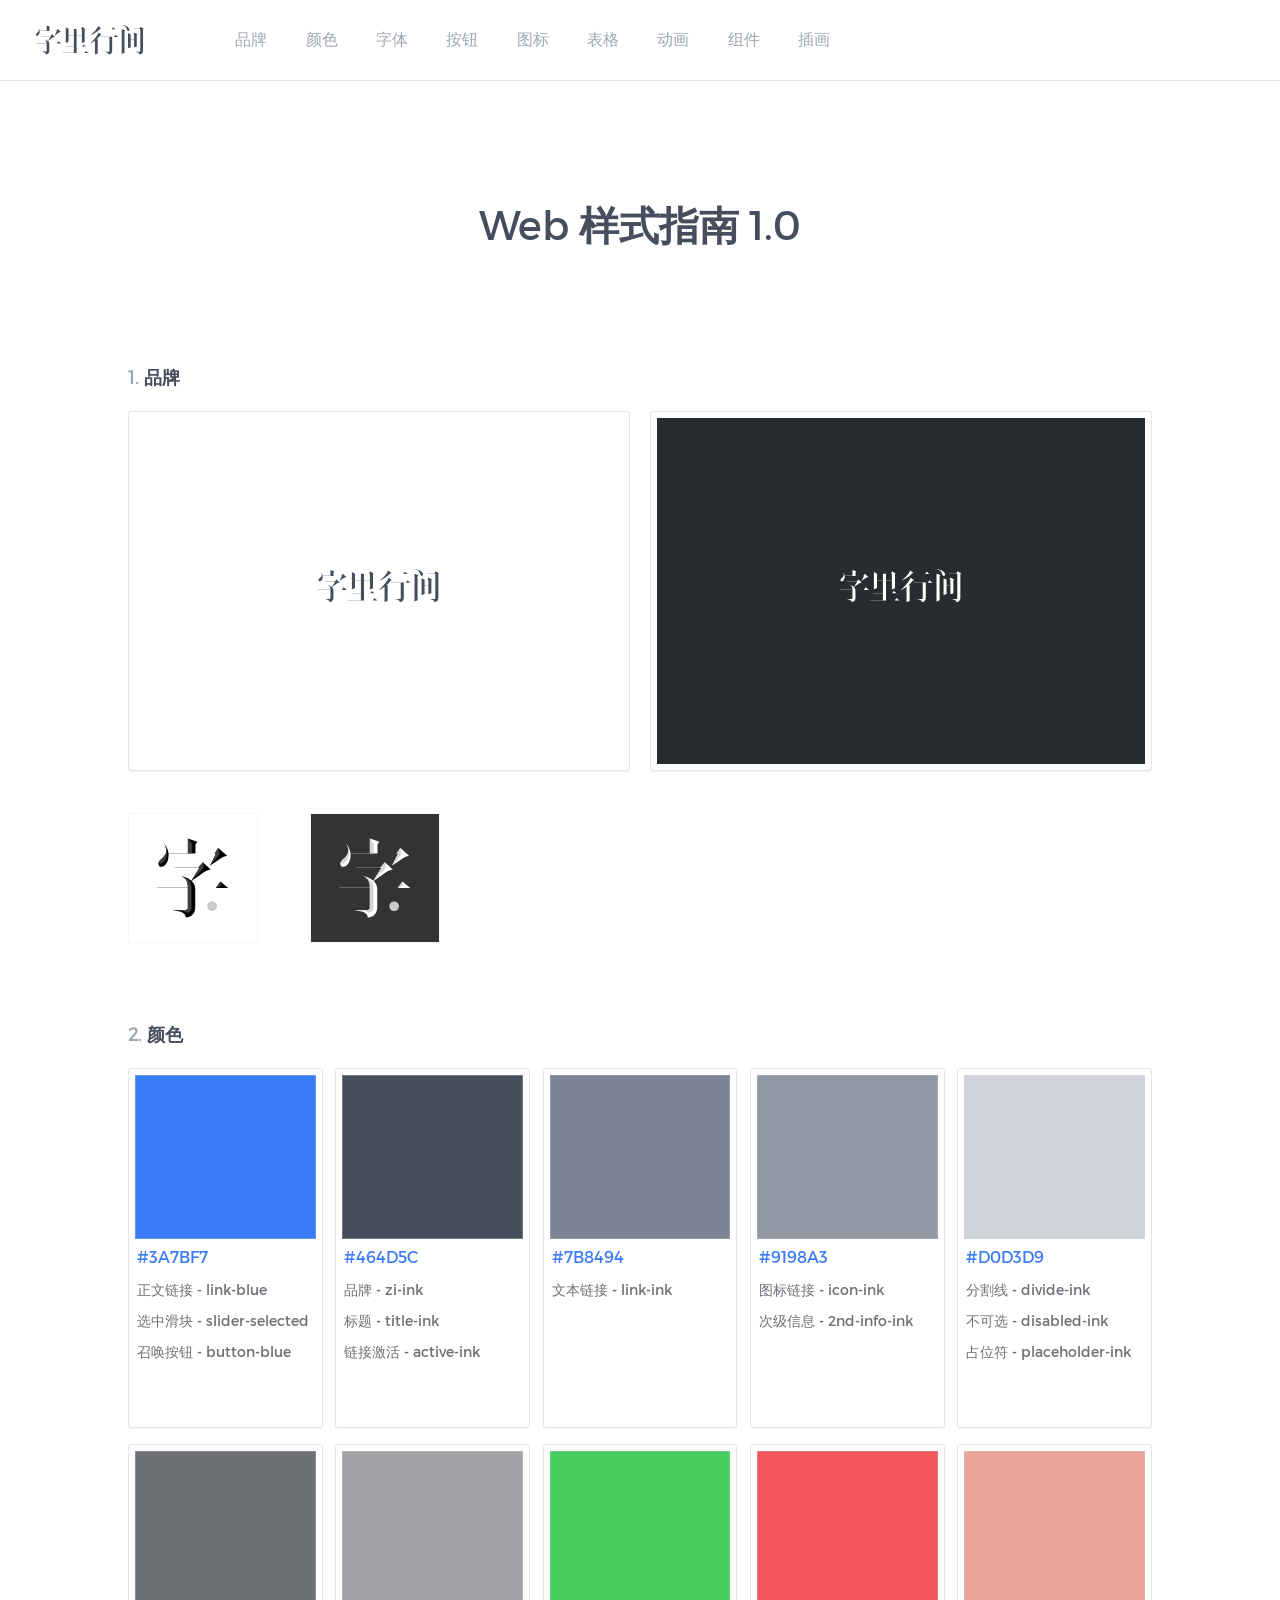
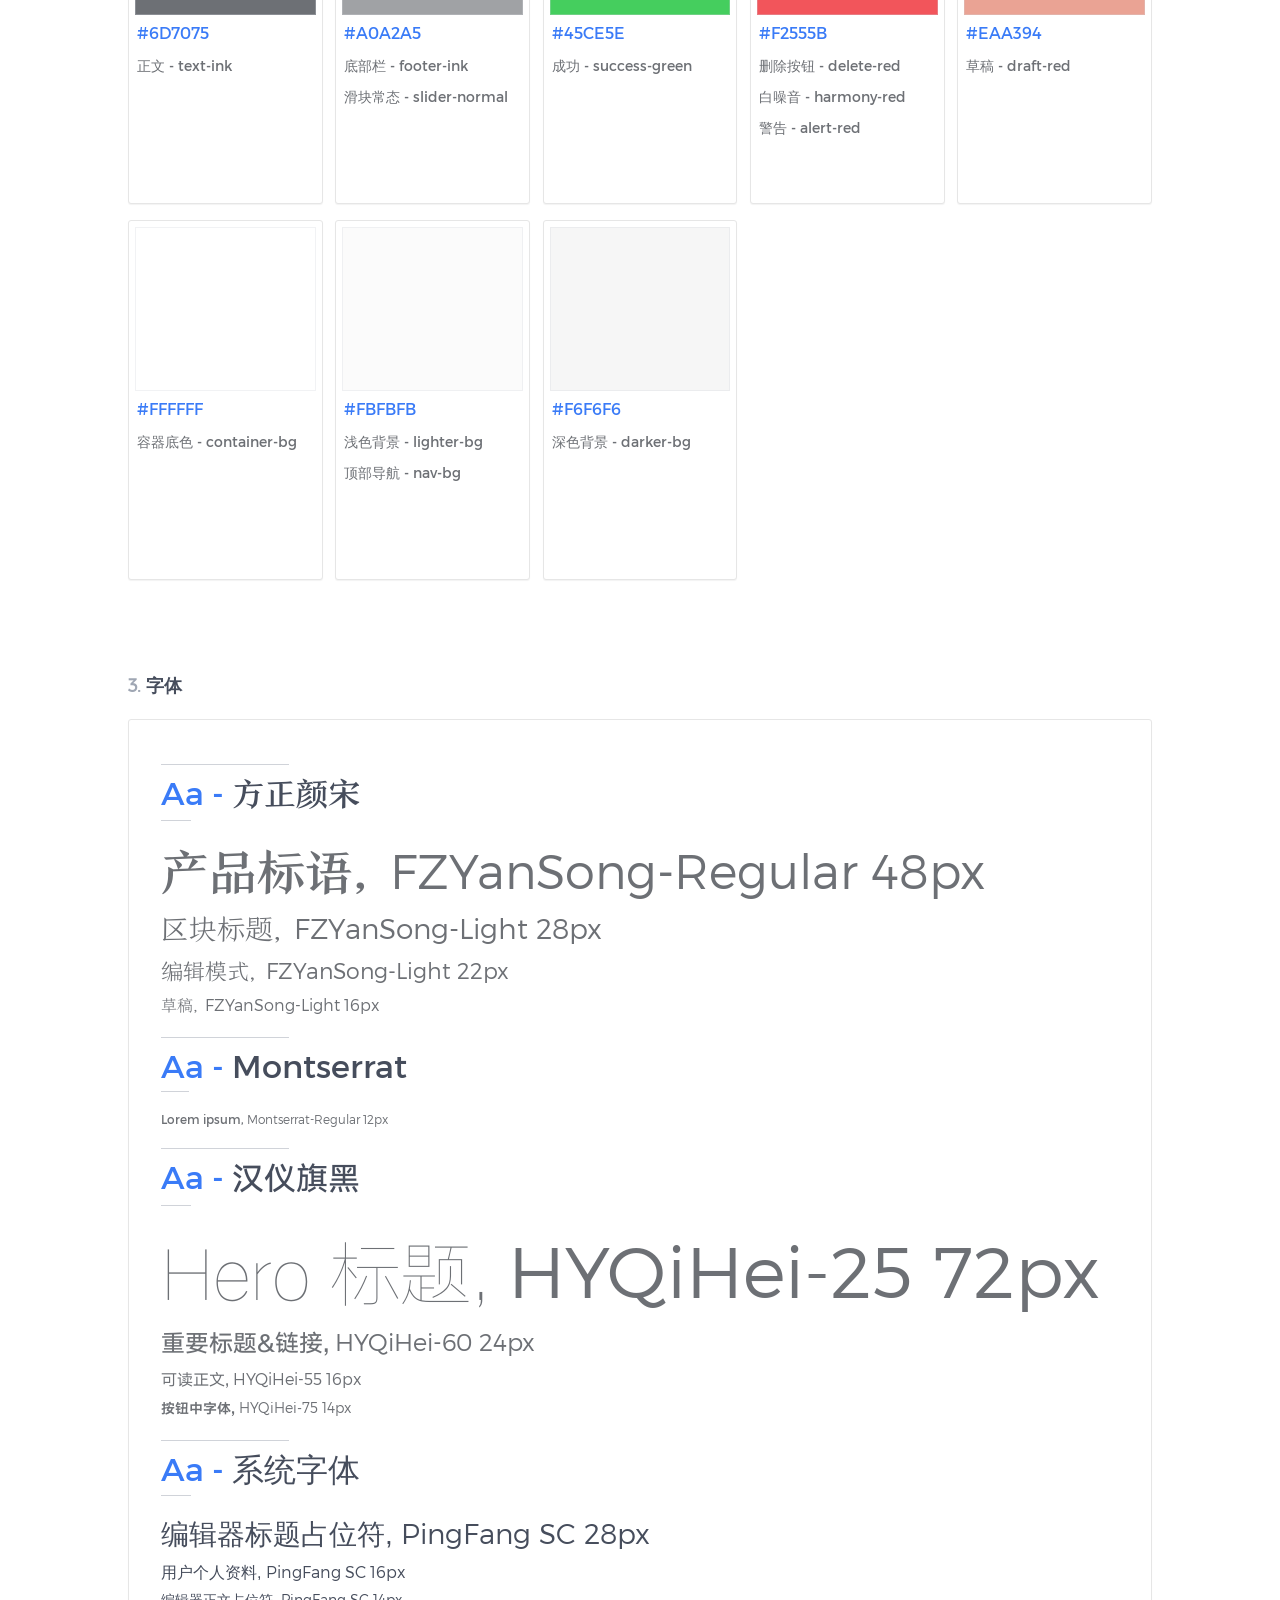
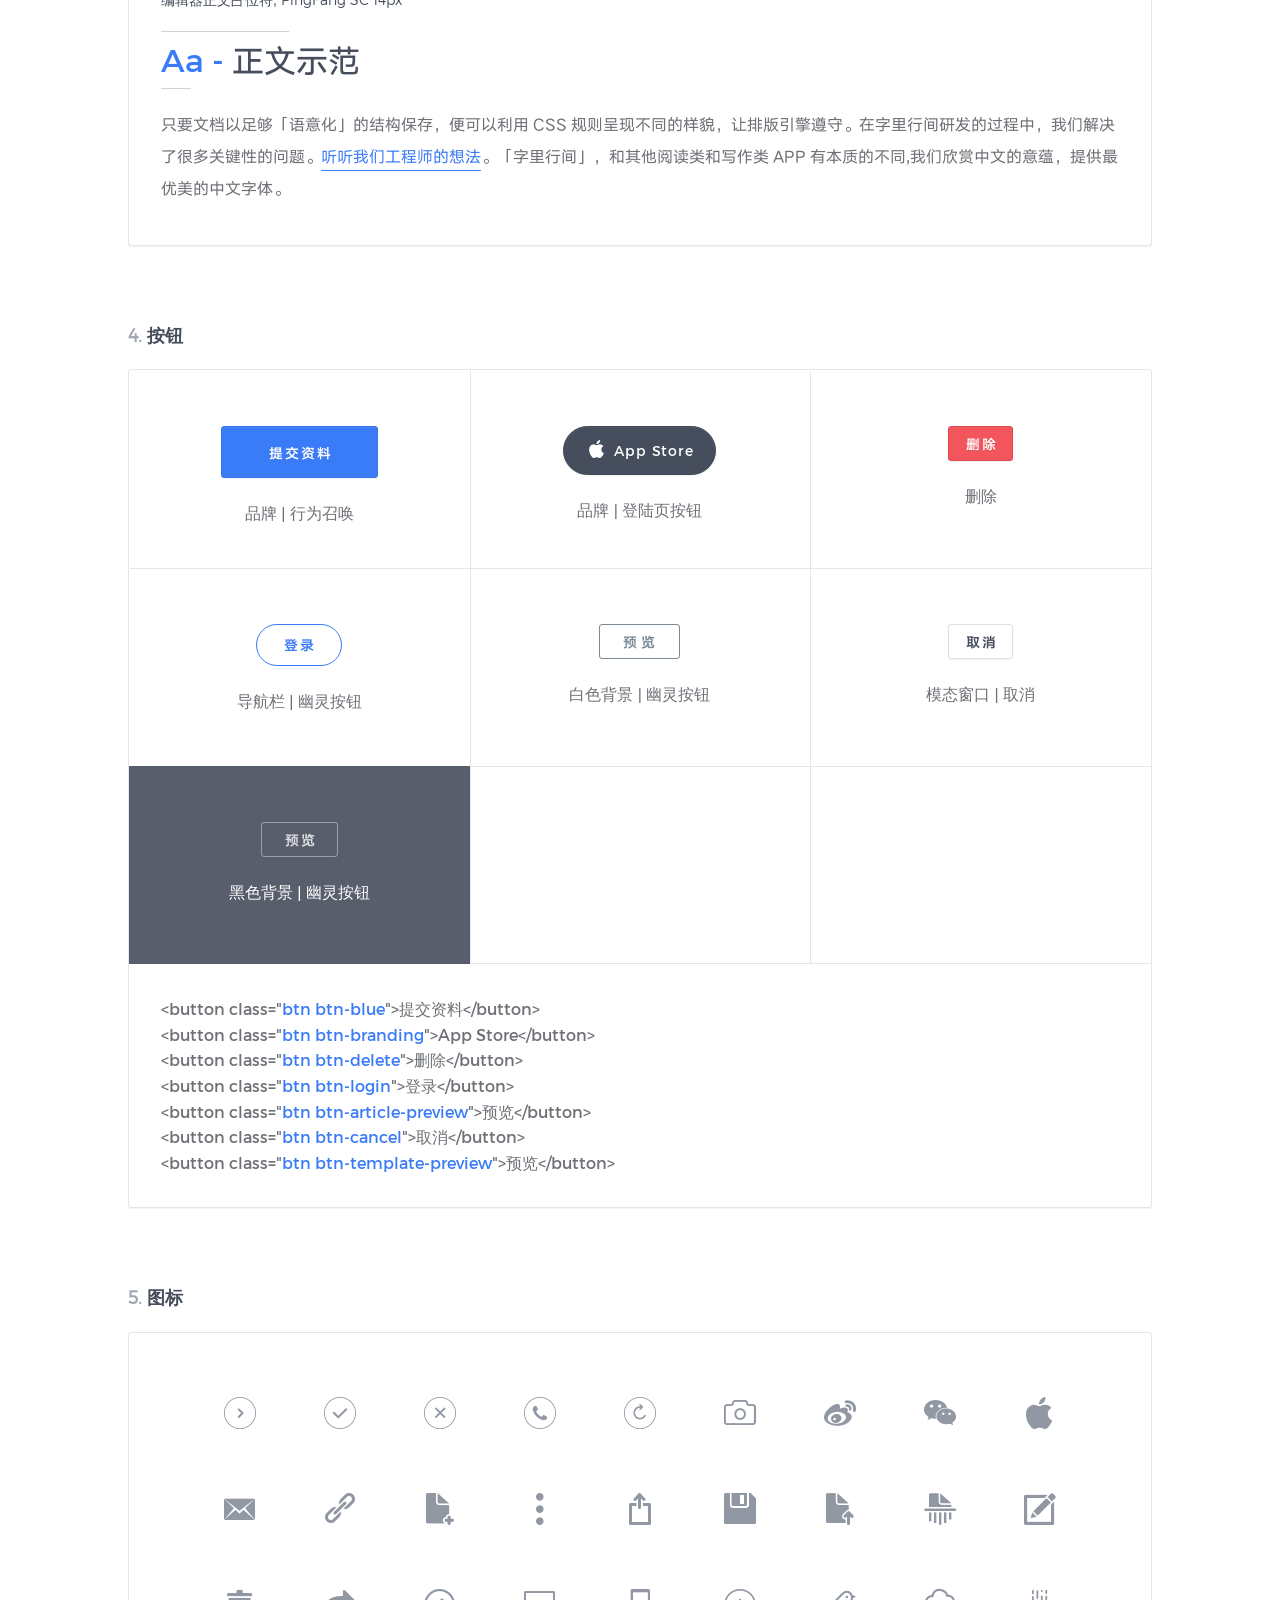
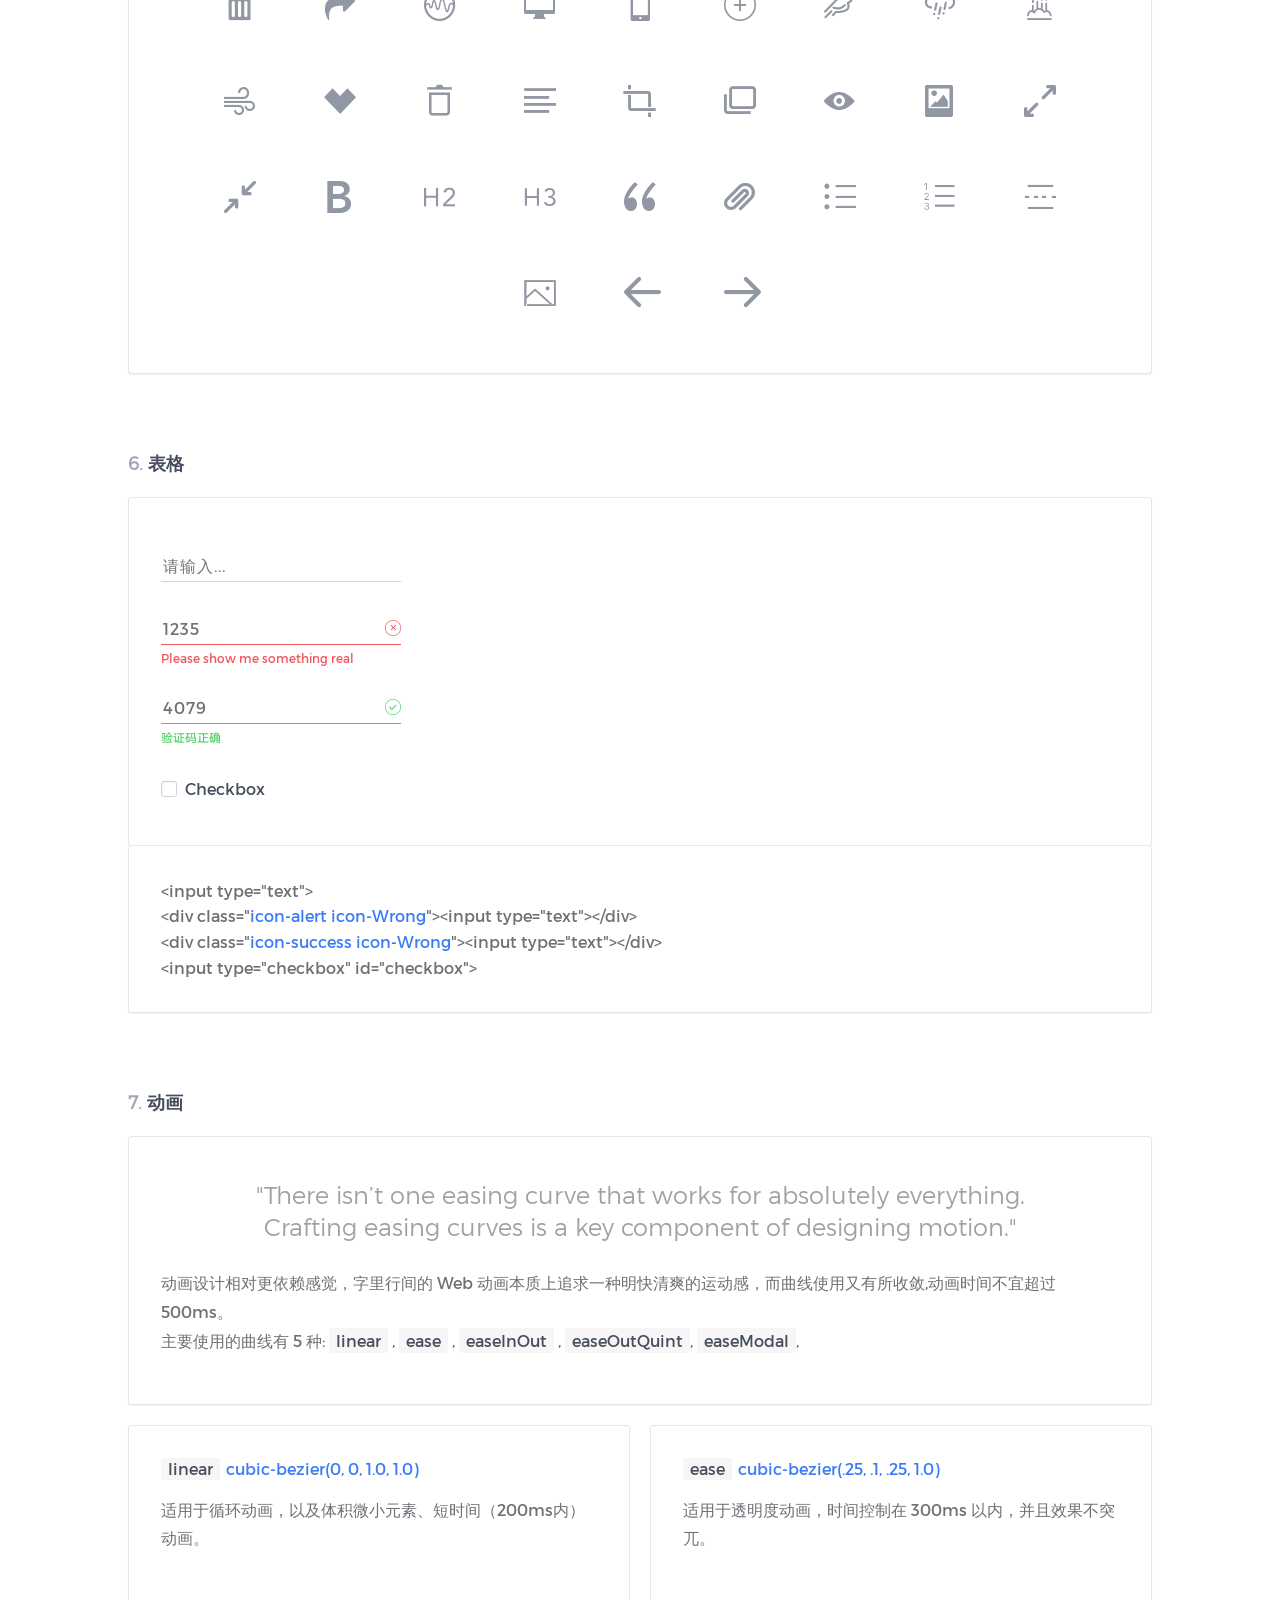
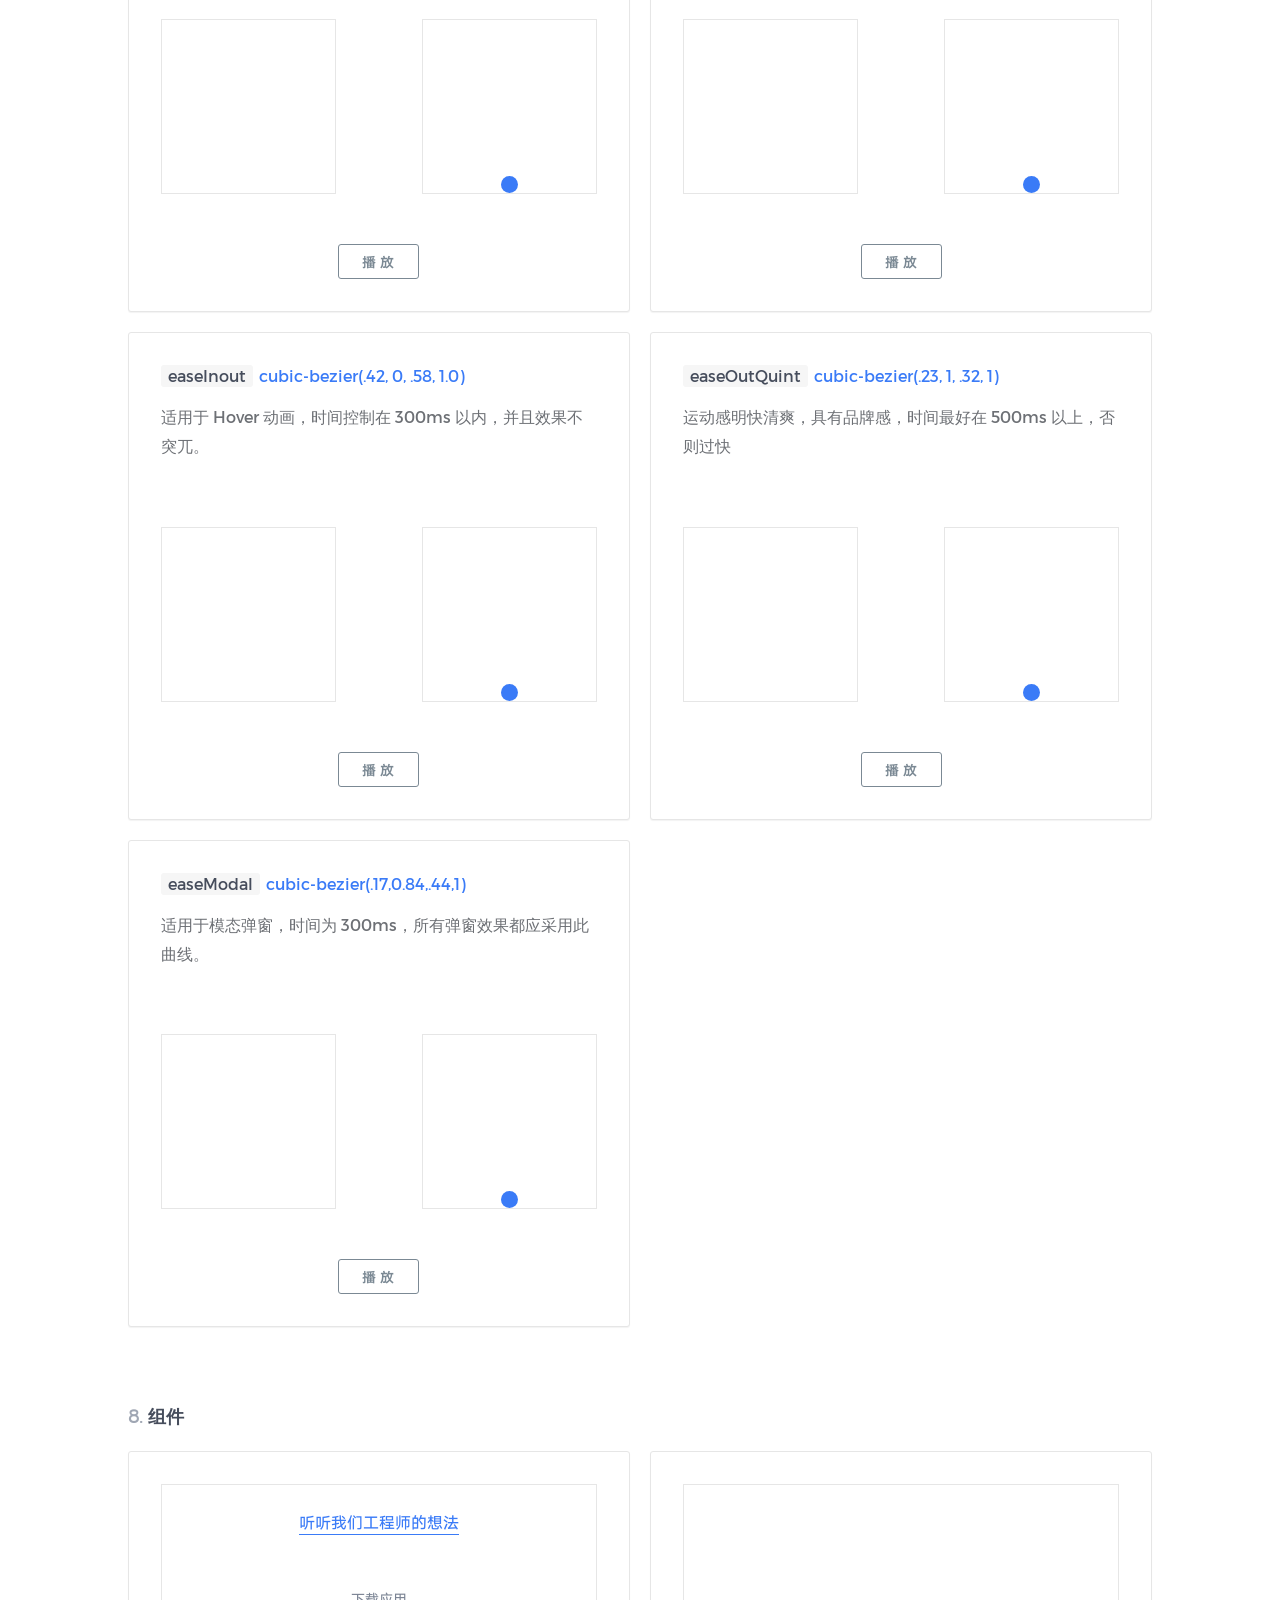
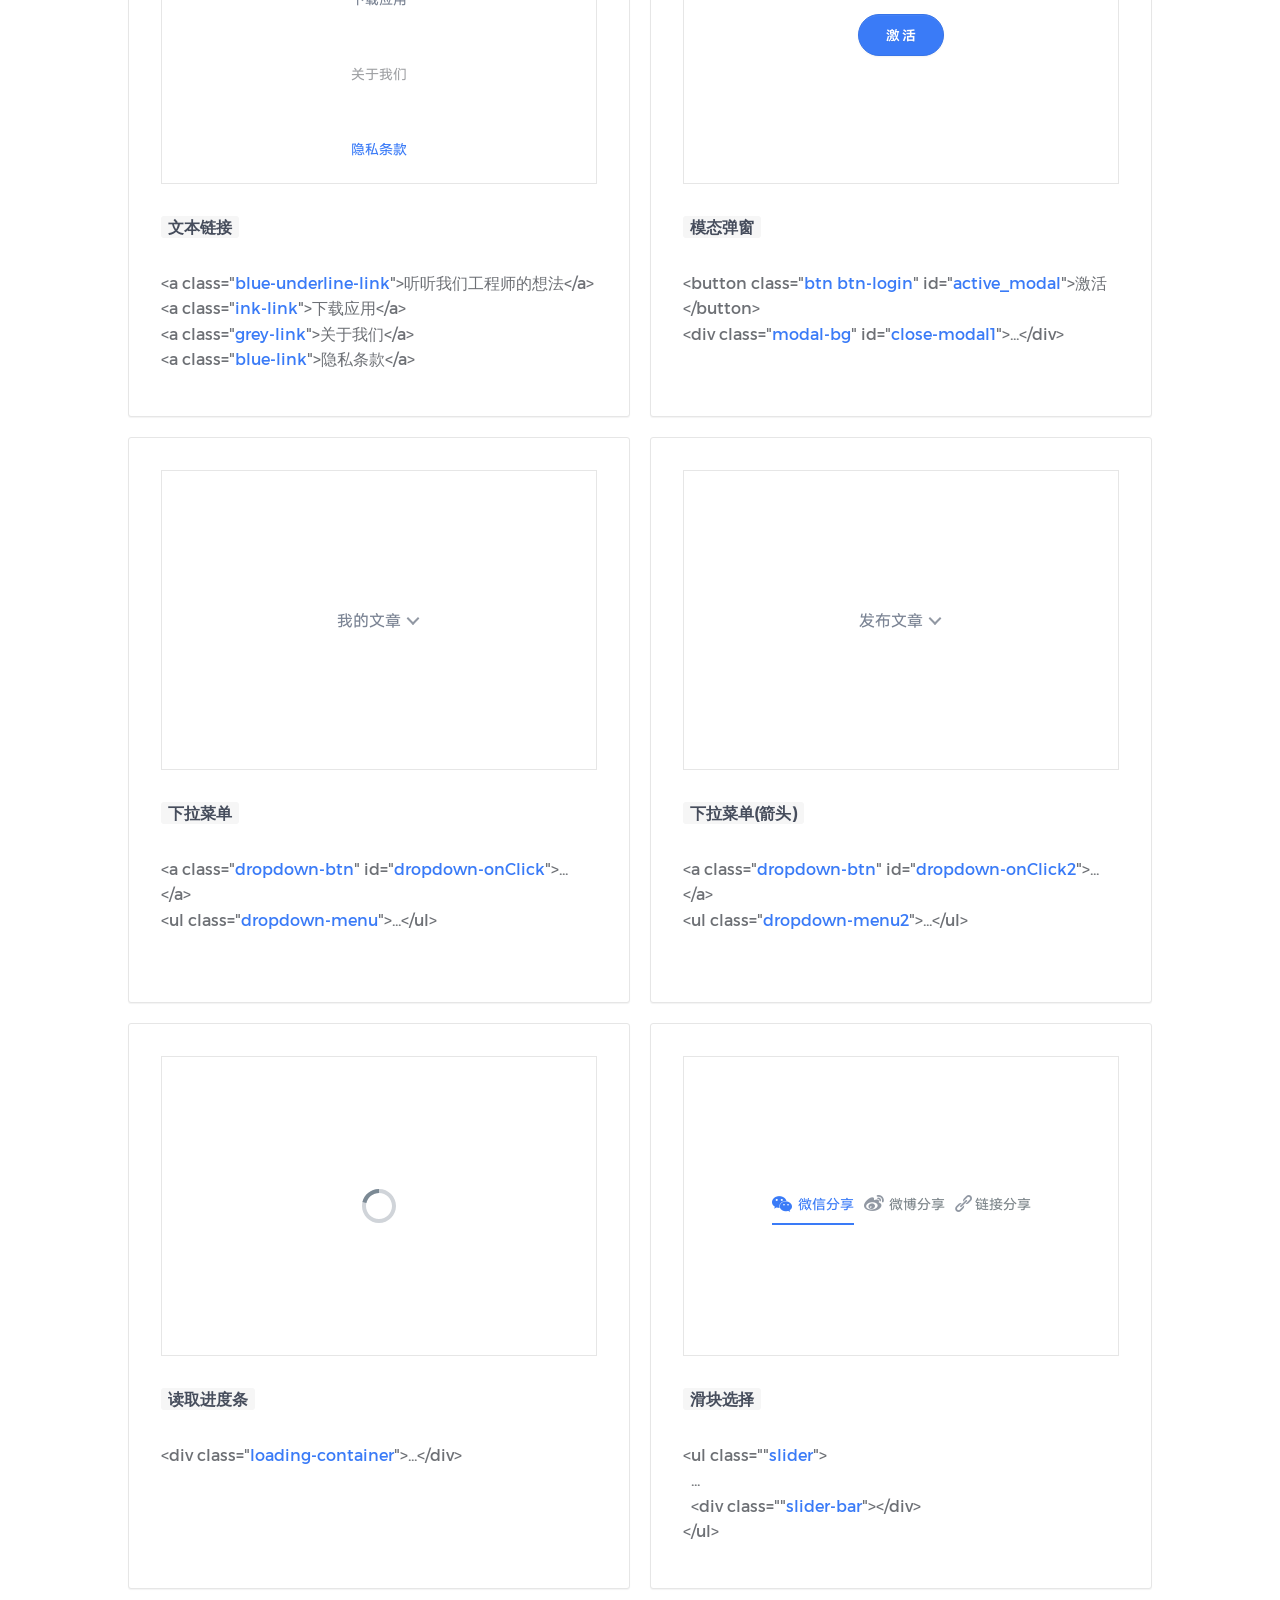
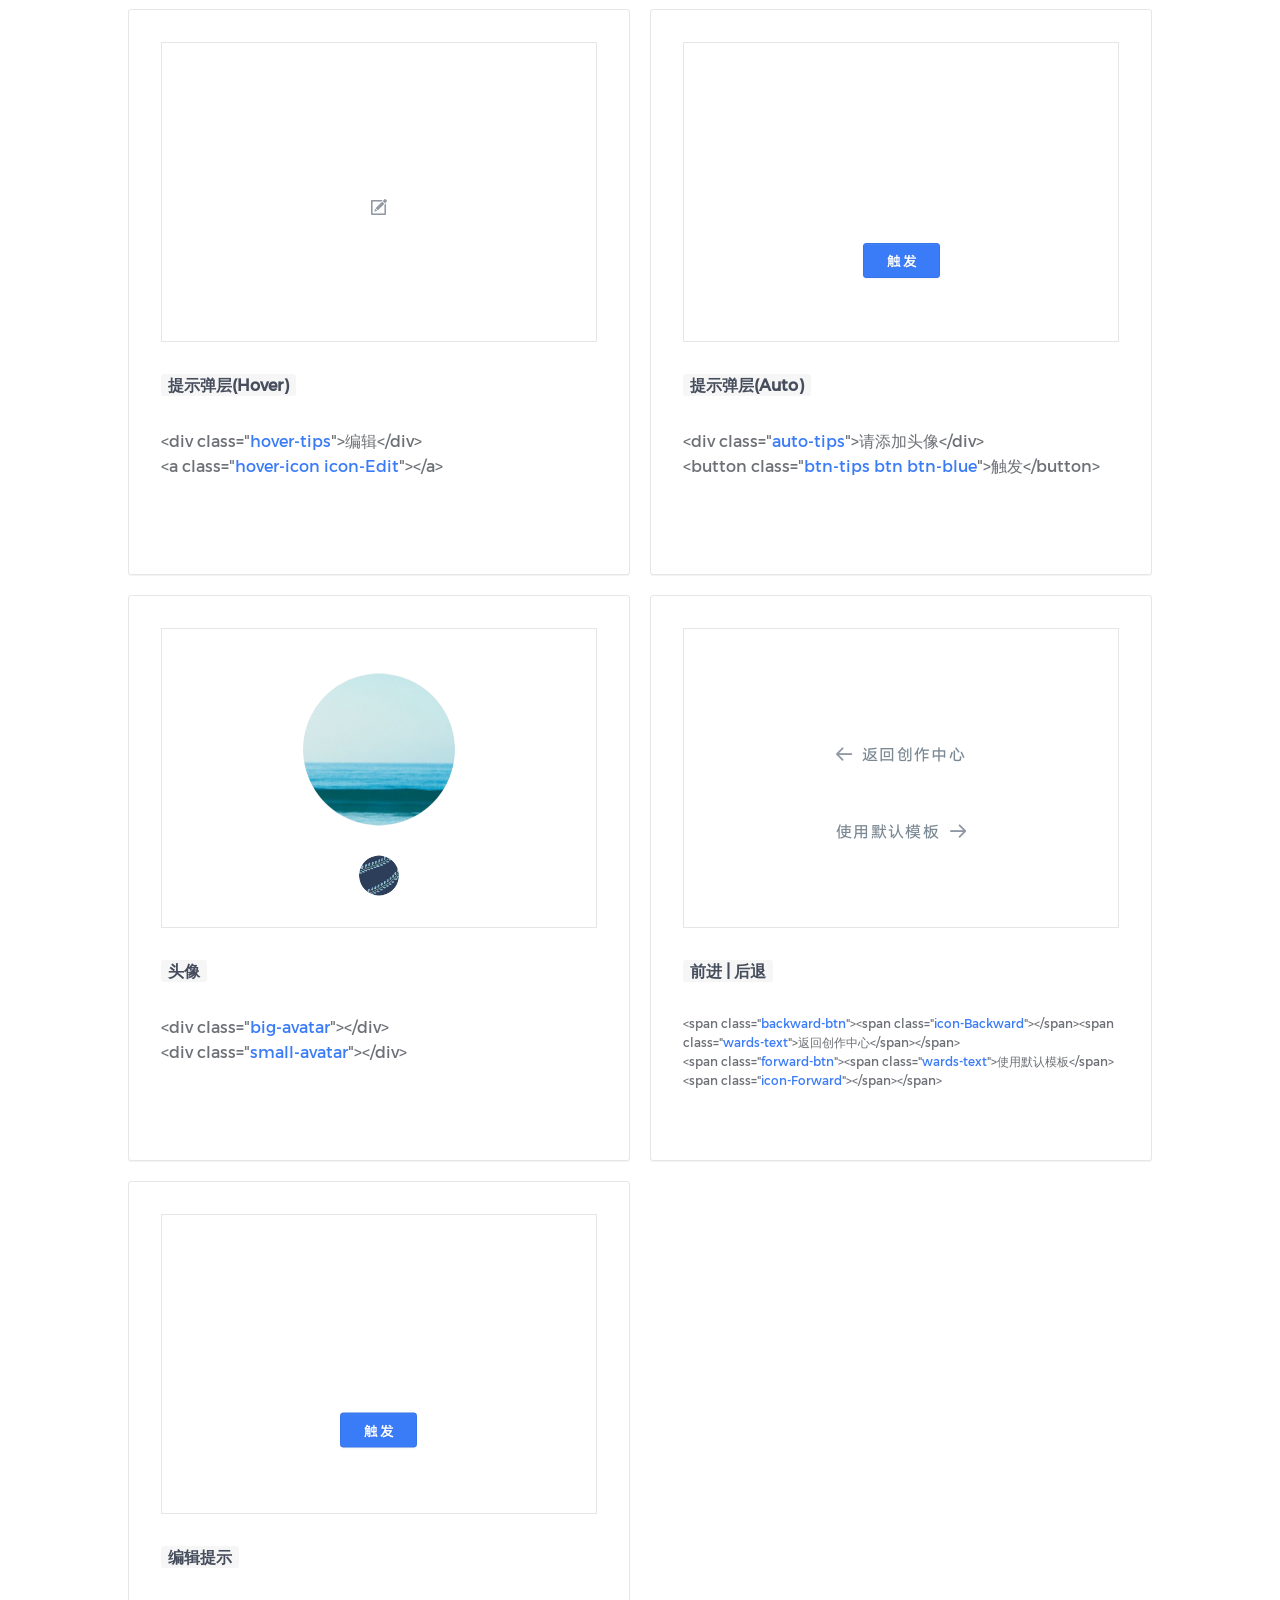
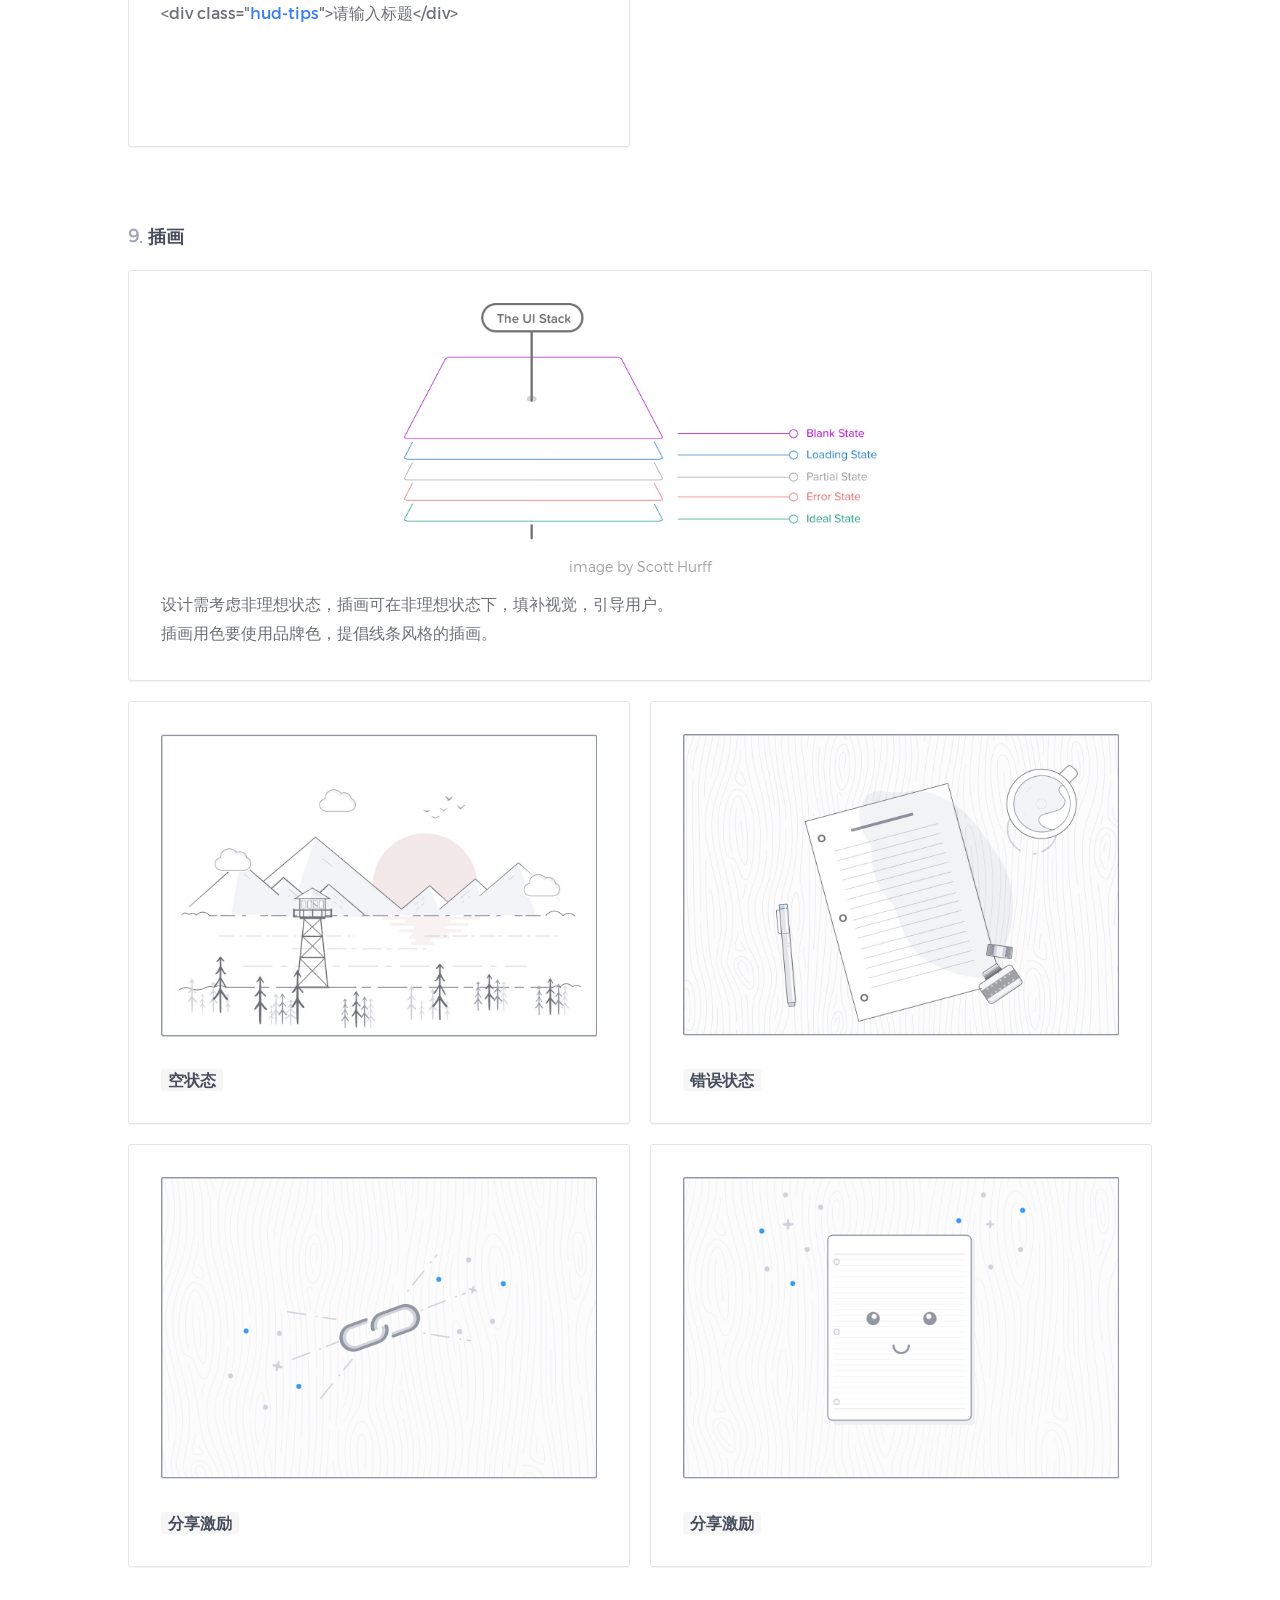
==== commit d4f65d24: "fix writing mistake" ====
--- a/index.html
+++ b/index.html
@@ -102,7 +102,7 @@
 
 				<li class="cd-box">
 					<div class="cd-color-swatch"></div>
-					<b class="color-class">成功 - sucess-red</b>
+					<b class="color-class">成功 - success-green</b>
 				</li>
 
 				<li class="cd-box">
--- a/css/style-guide.css
+++ b/css/style-guide.css
@@ -683,7 +683,7 @@
   top: 0;
   left: 0;
   box-shadow: 0 1px 1px rgba(0, 0, 0, 0.1);
-  z-index: 10;
+  z-index: 1000;
 }
 header nav {
   display: inline-block;
@@ -2154,6 +2154,7 @@
   display: inline-block;
   margin-top: -27px;
   margin-left: -110px;
+  z-index: 20;
   padding: 25px;
   background: #fff;
   border: 1px solid #d0d3d9;
@@ -2278,6 +2279,7 @@
   padding: 30px;
   border: 1px solid #d0d3d9;
   margin-top: 30px;
+  z-index: 20;
   margin-left: -114px;
   position: absolute;
   display: inline-block;
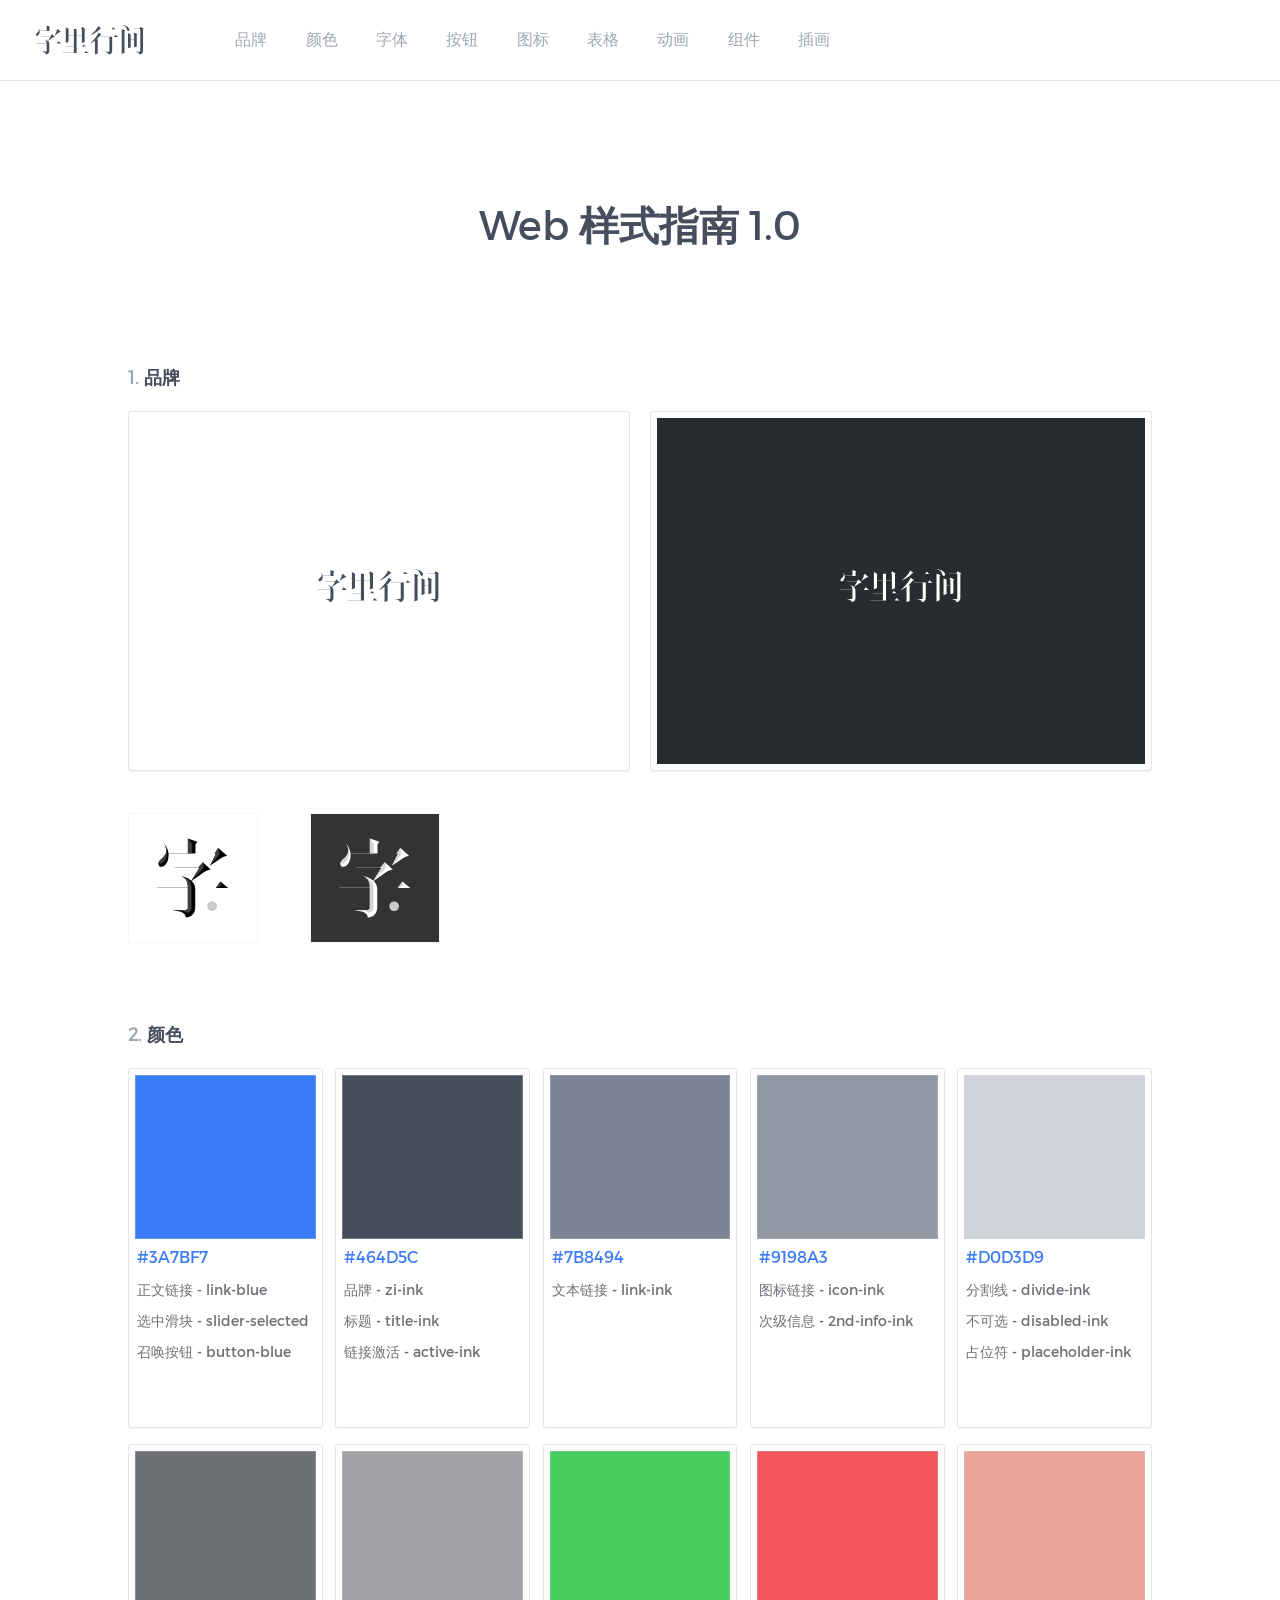
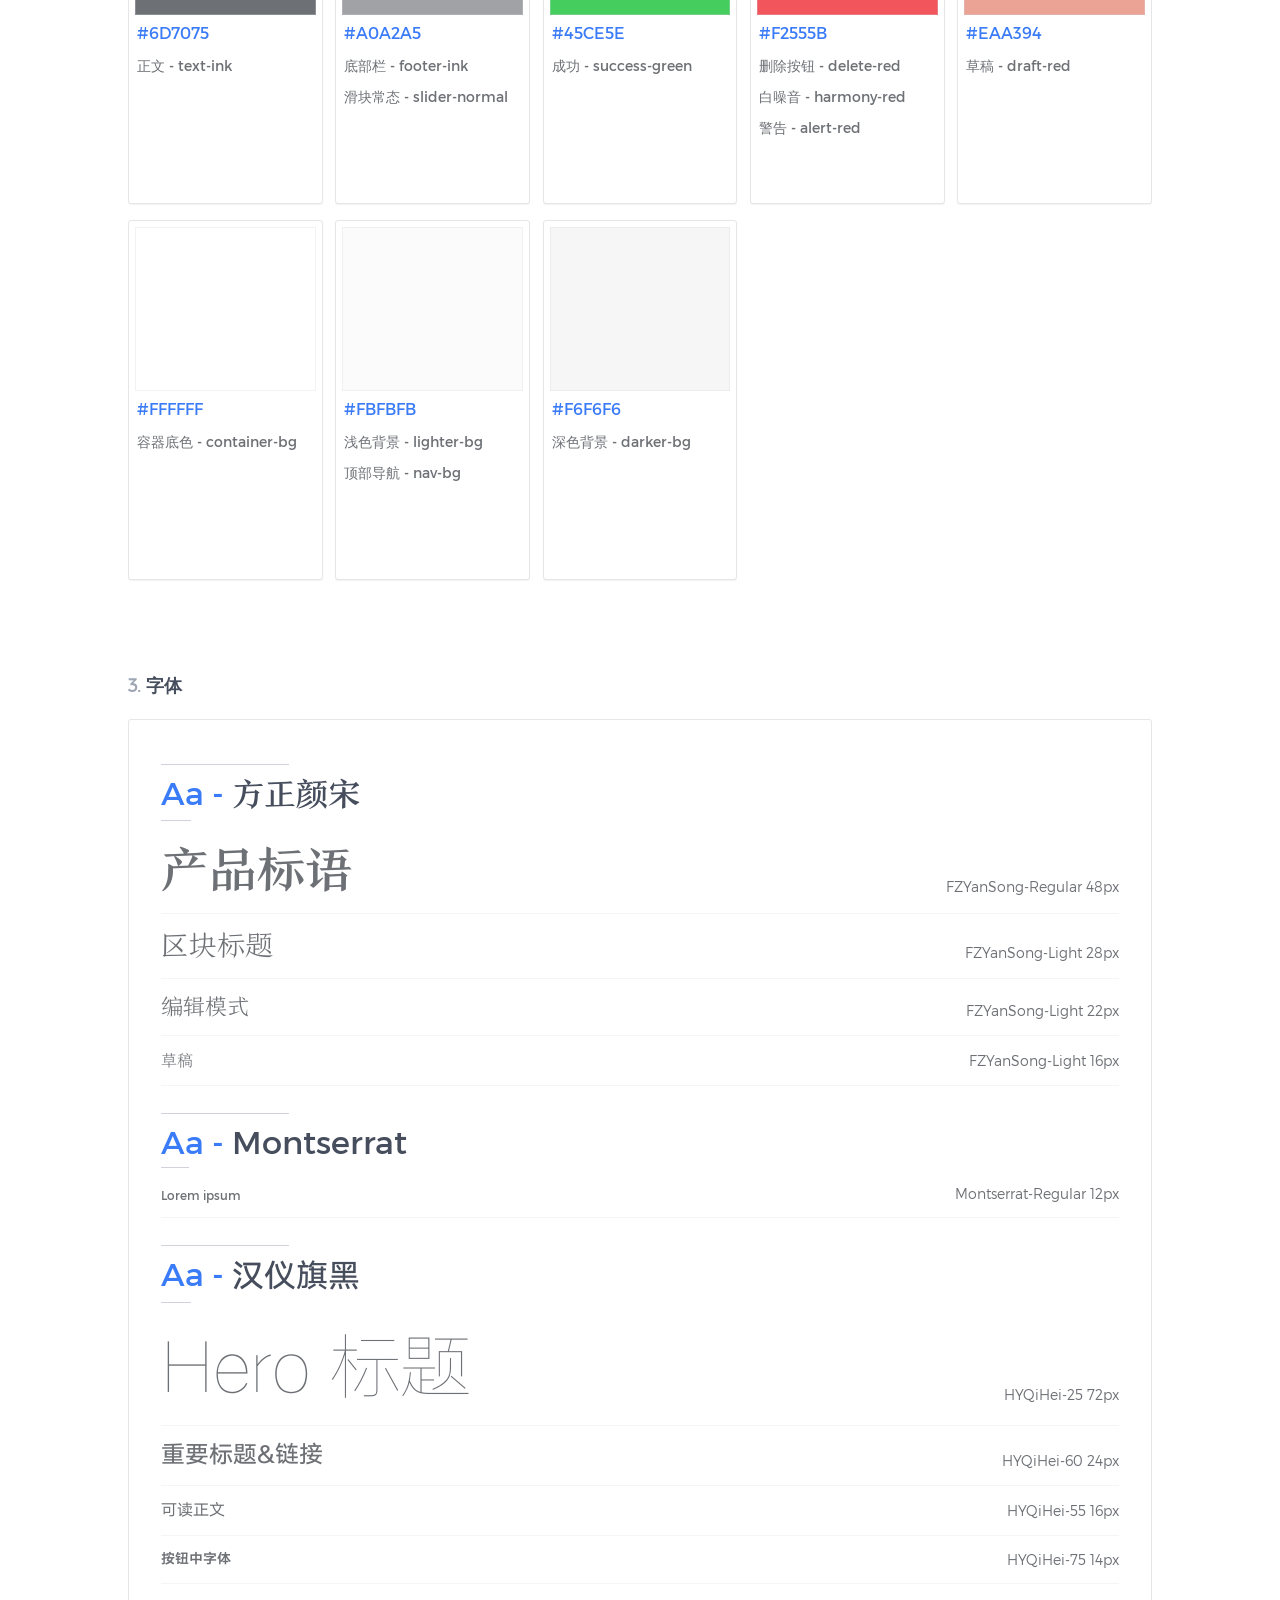
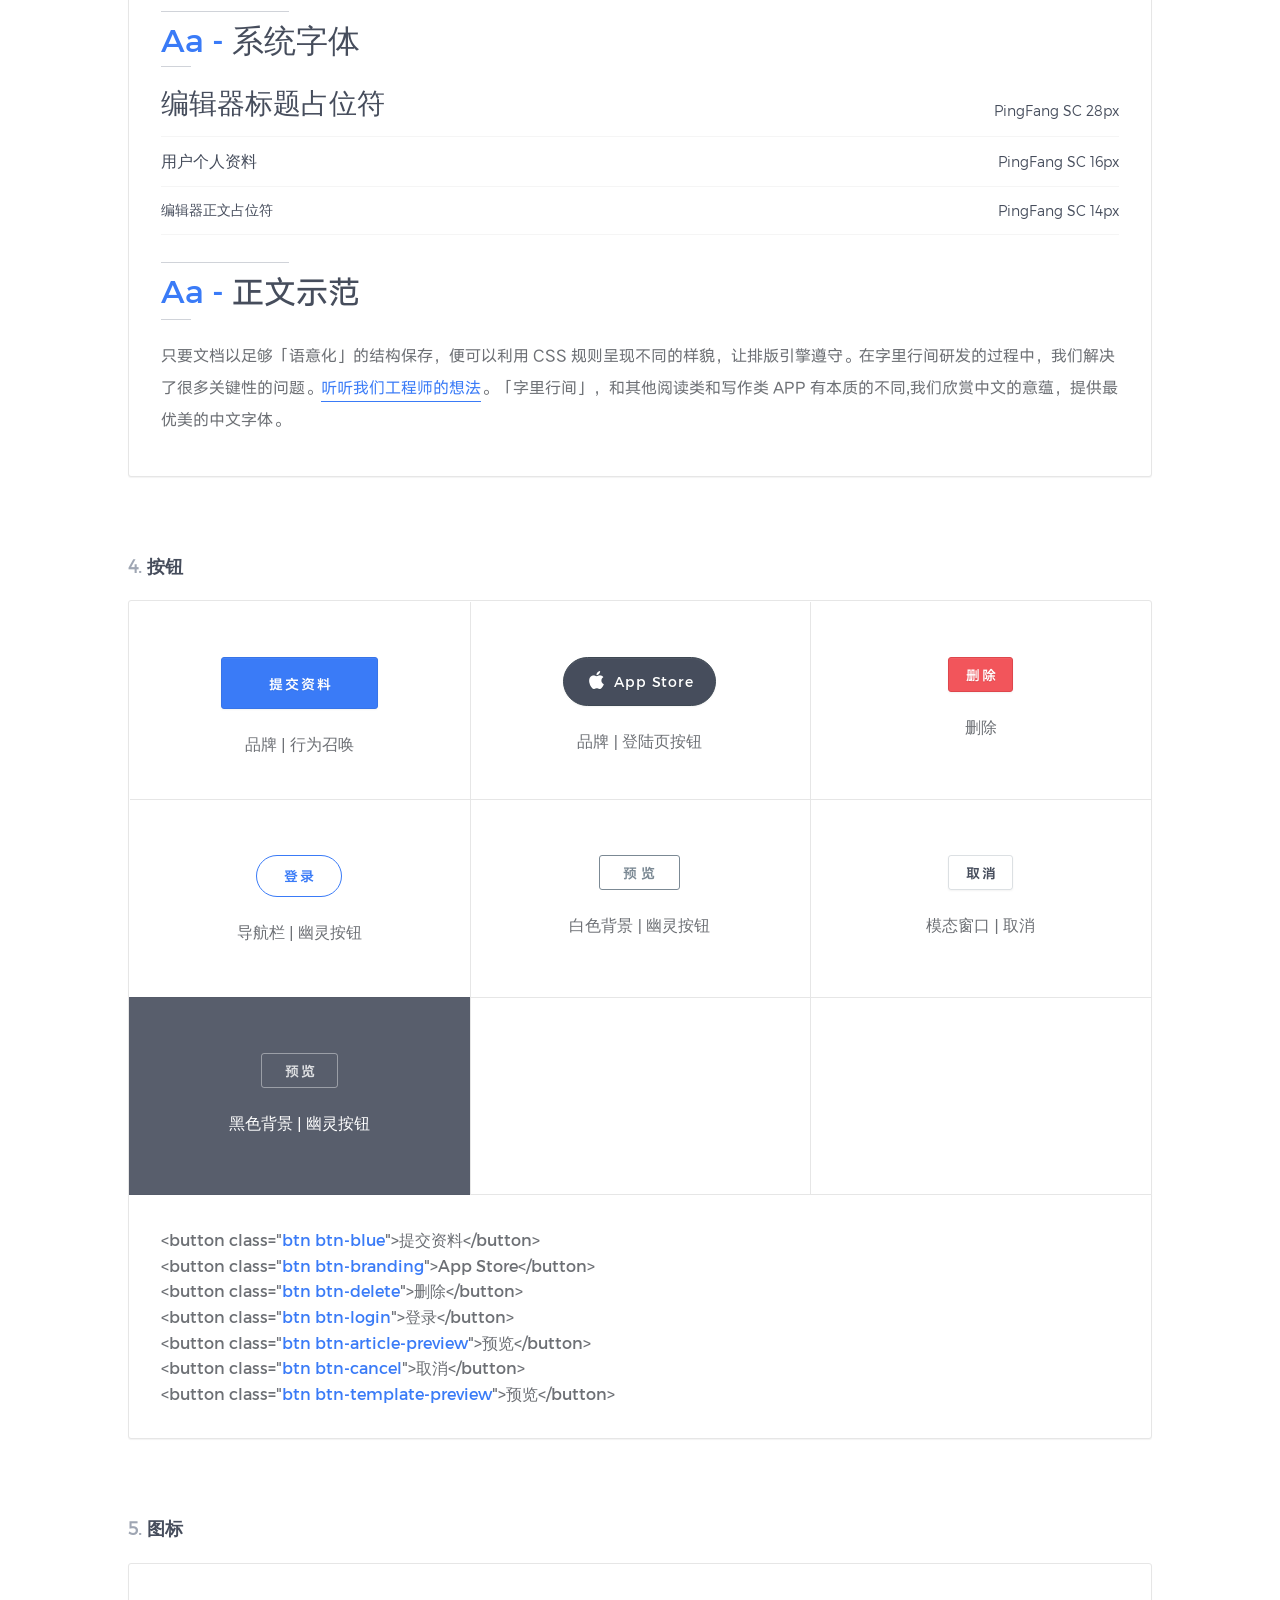
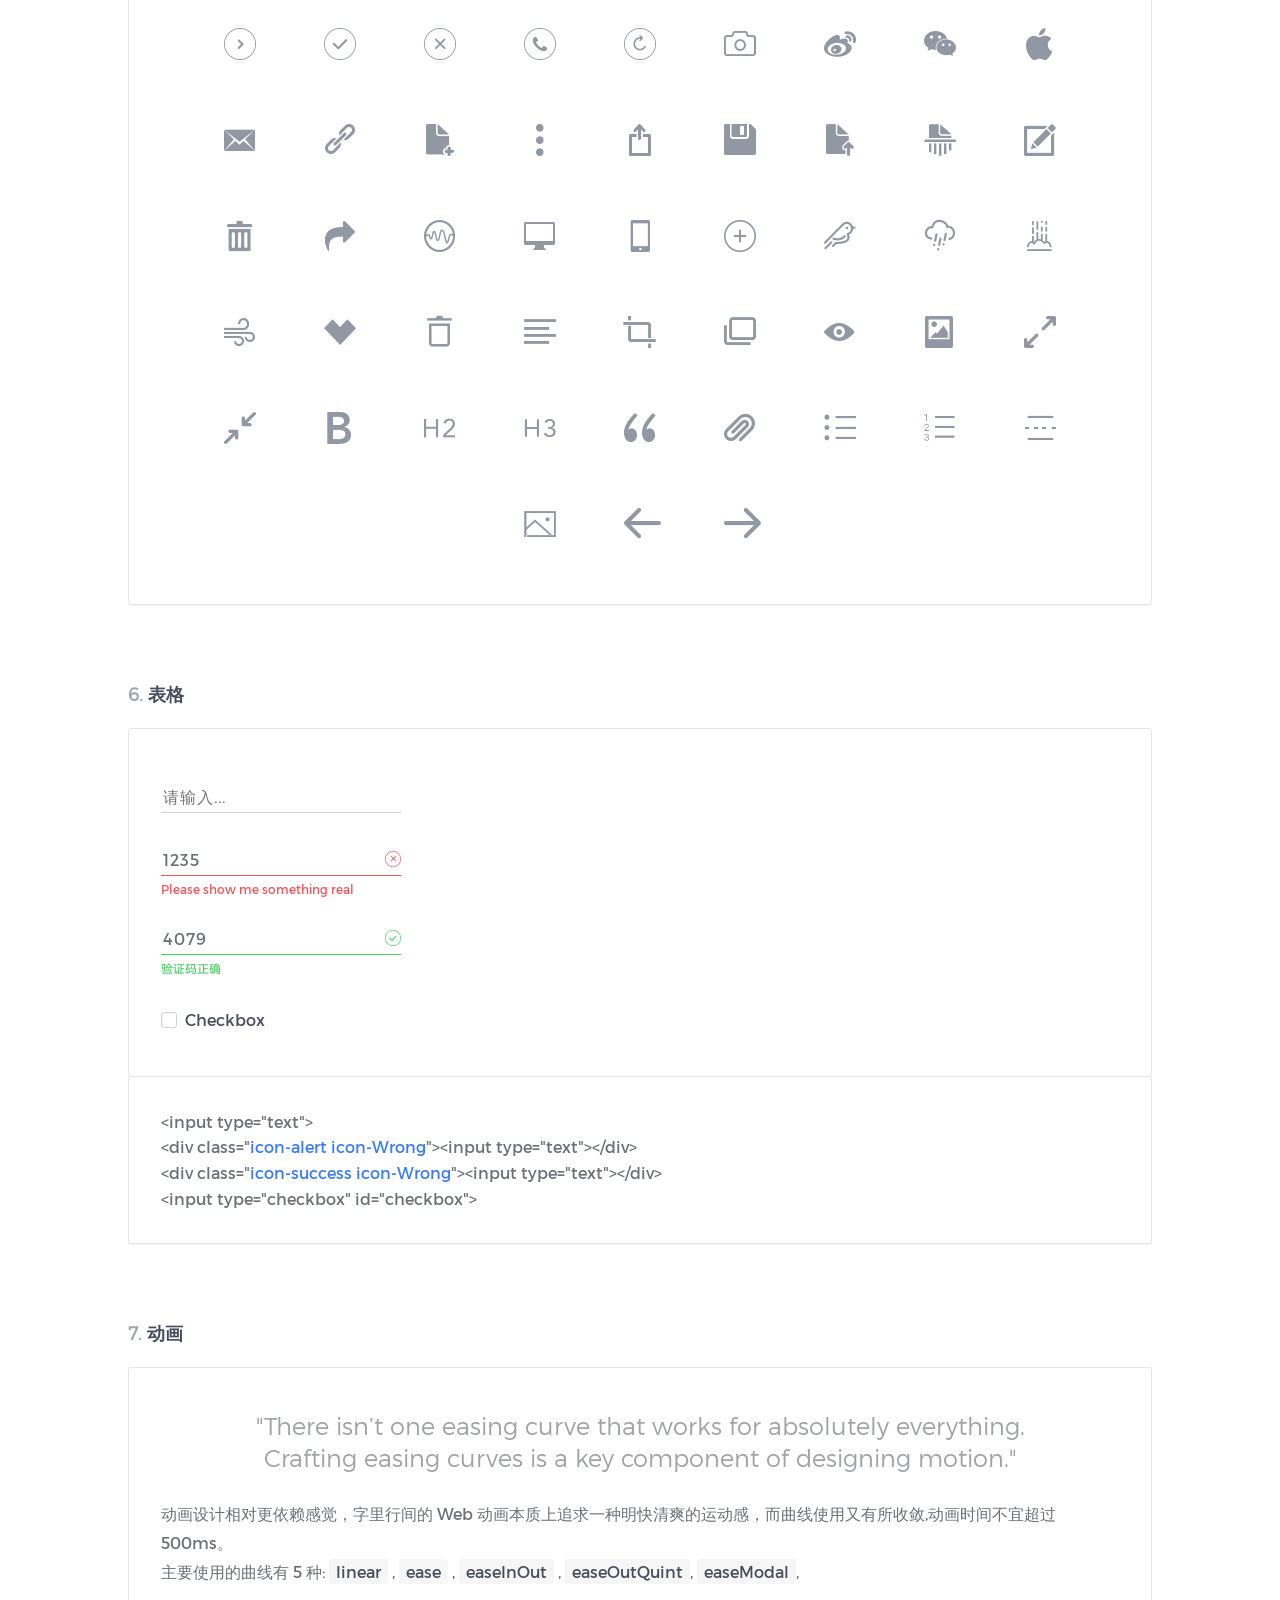
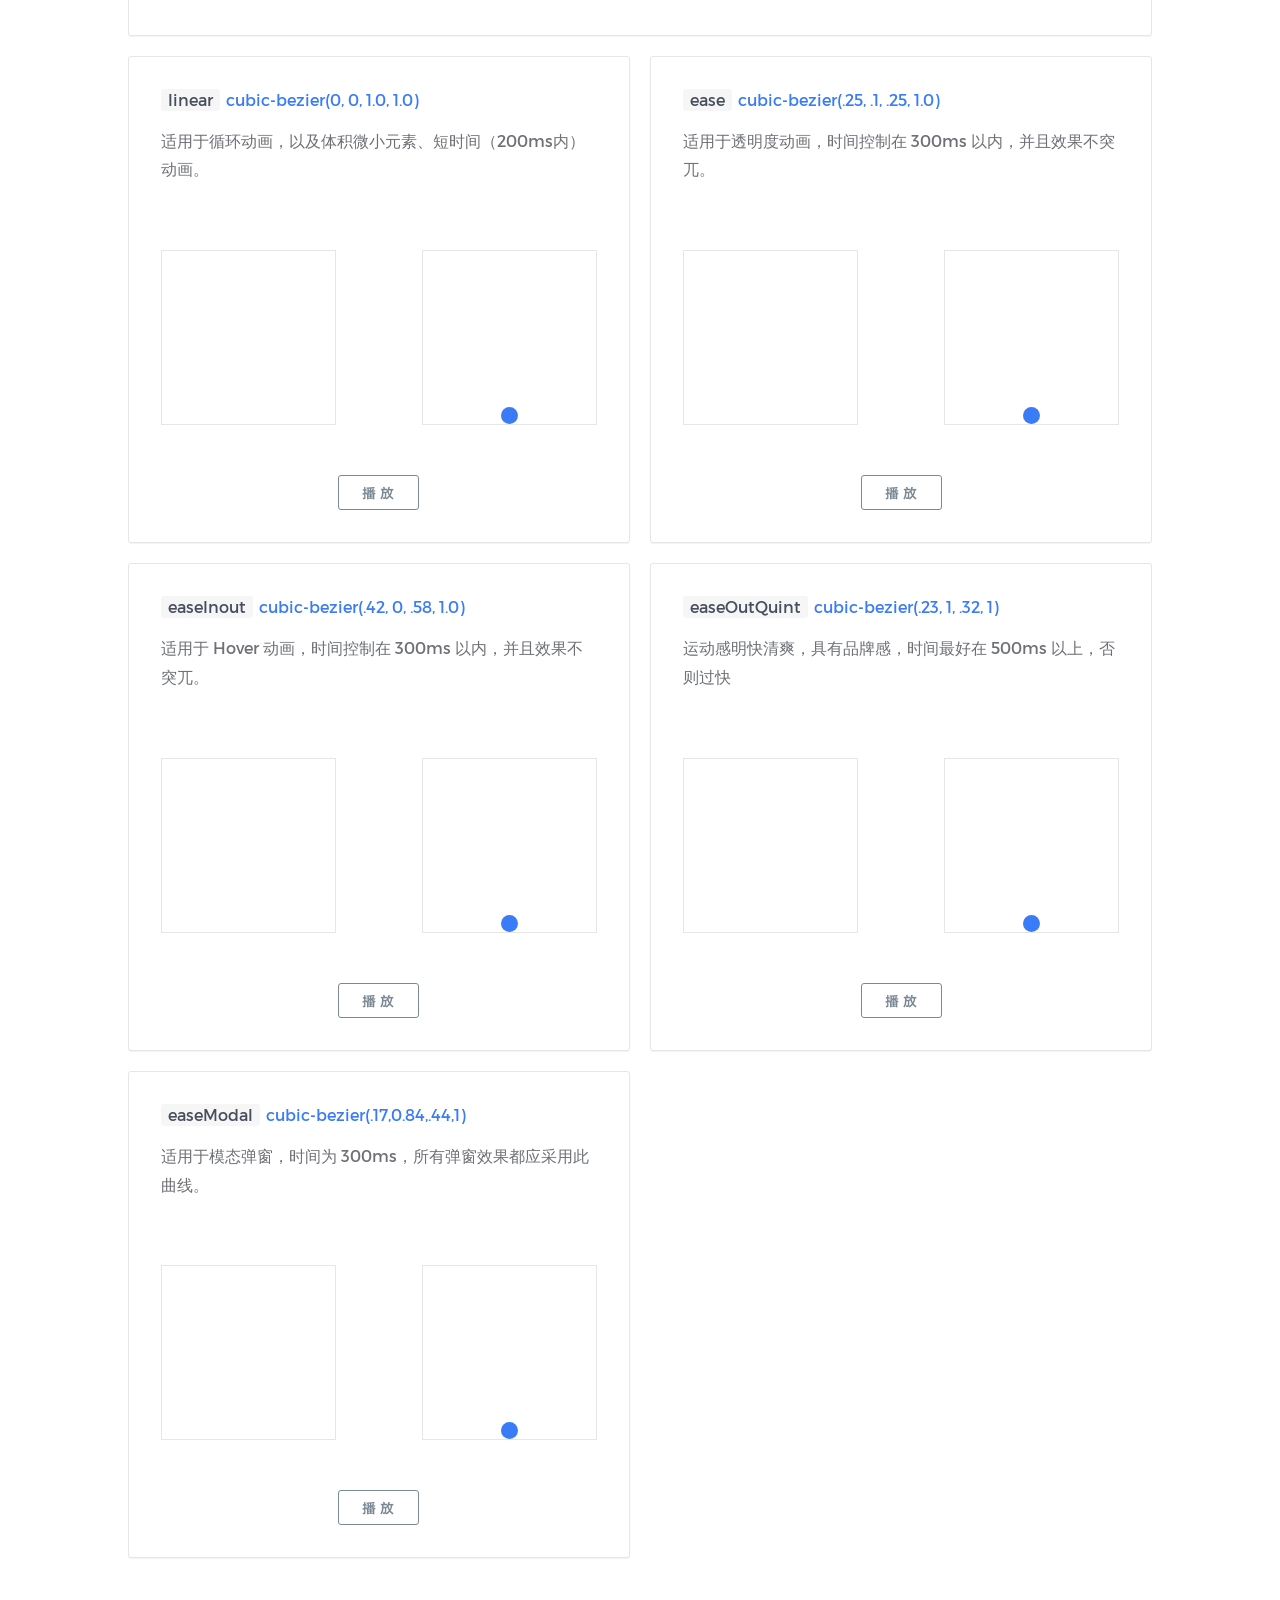
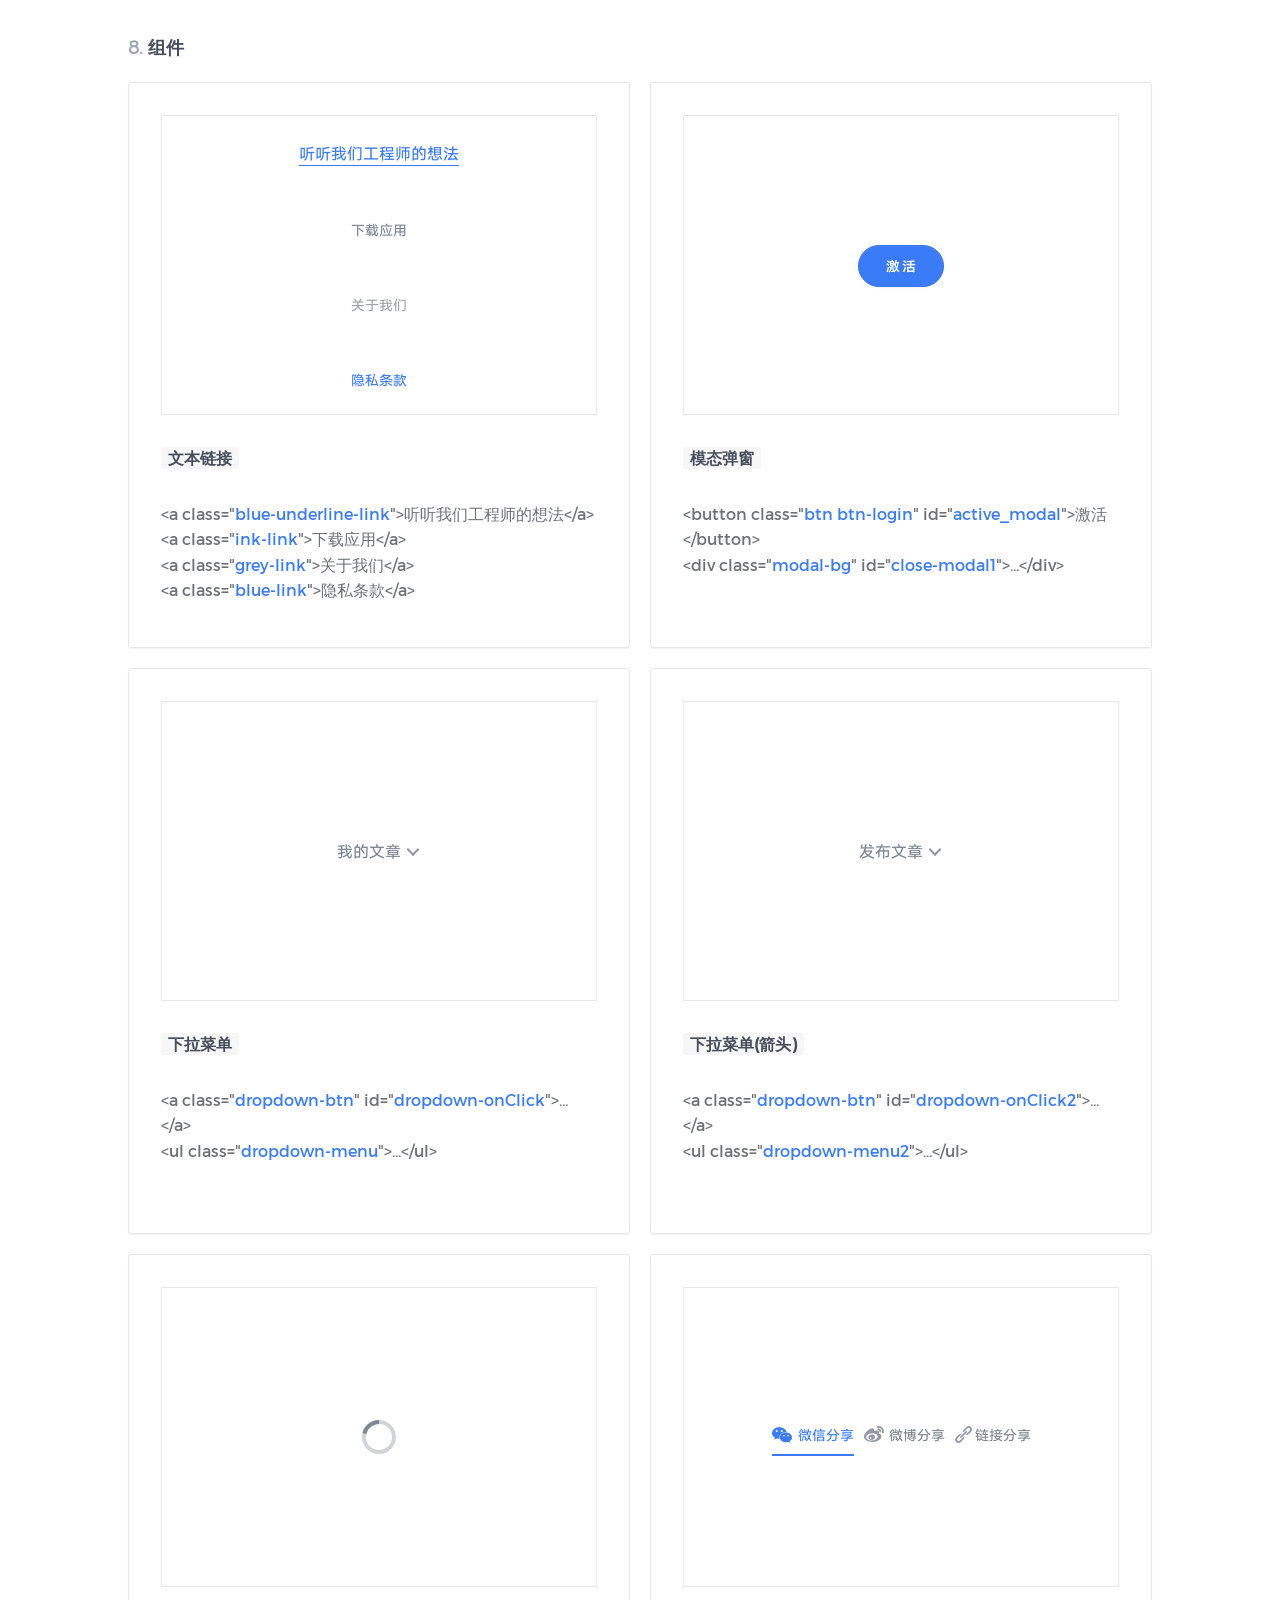
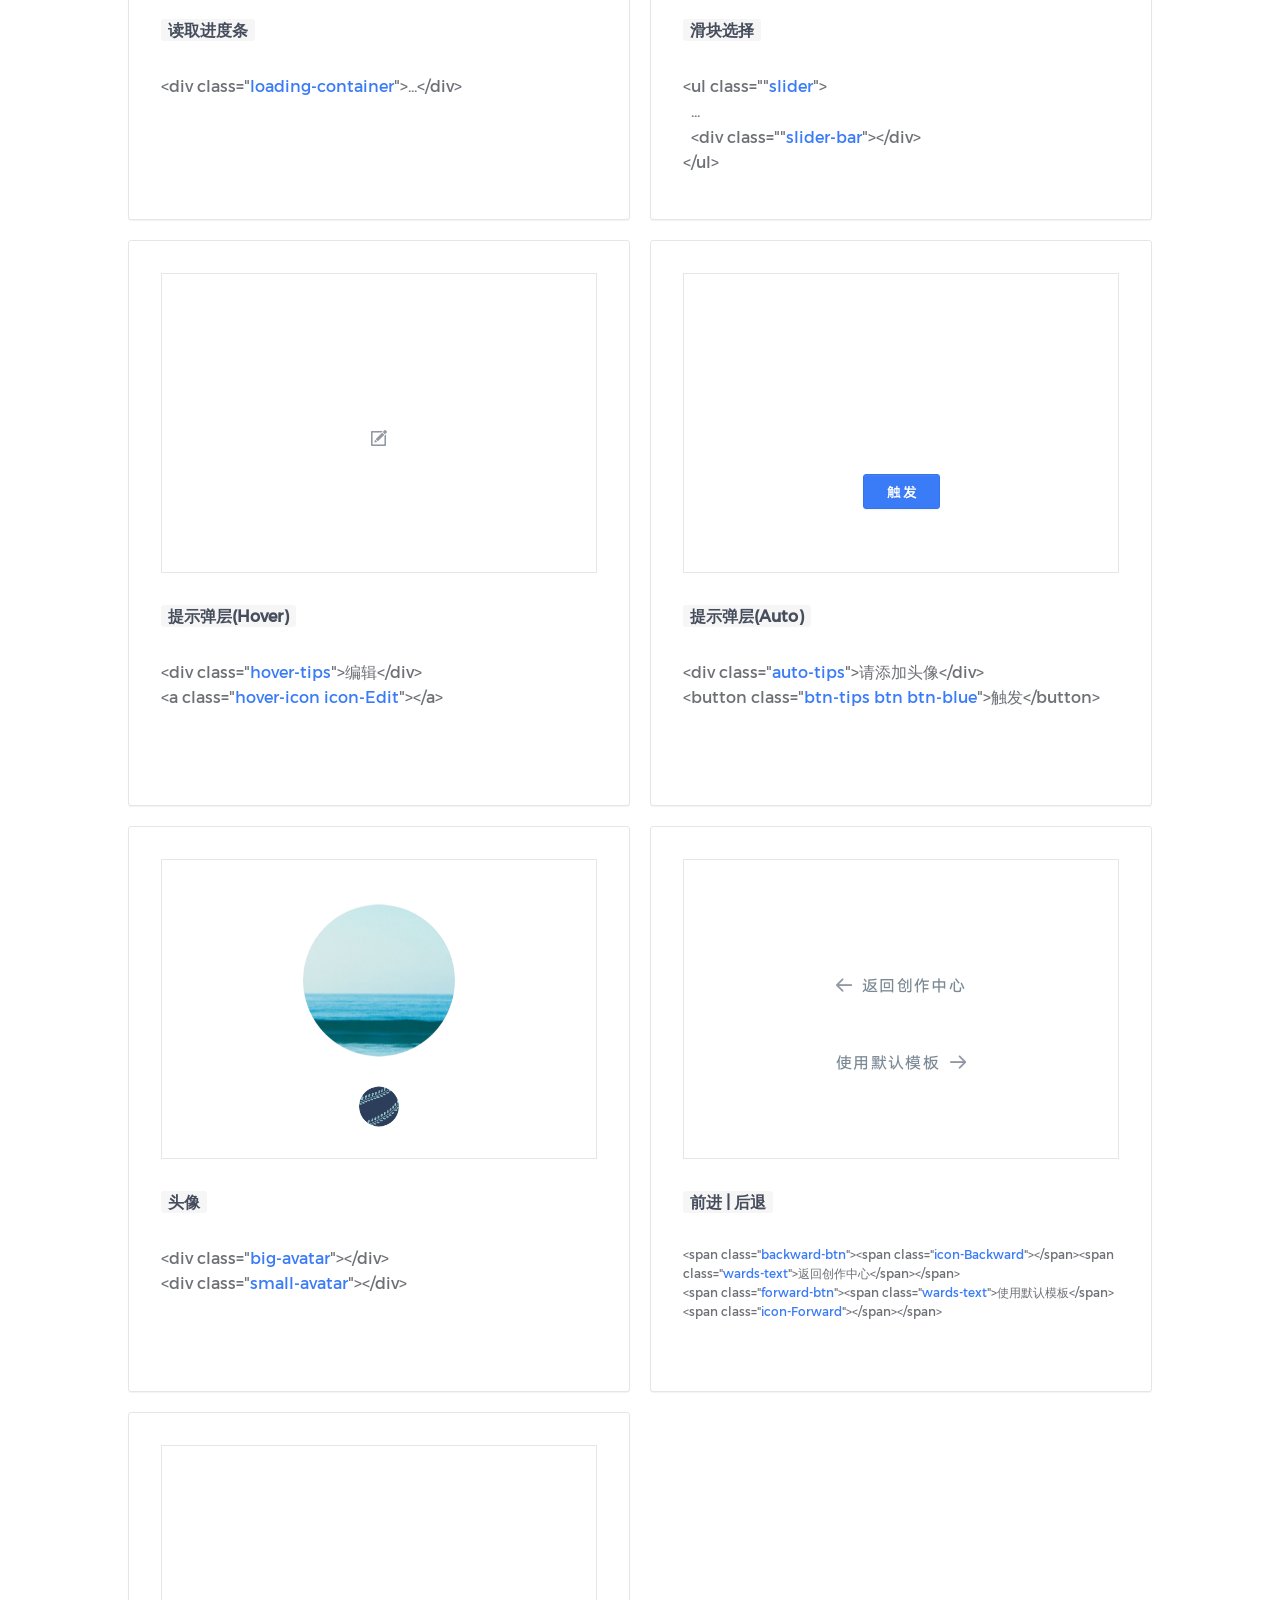
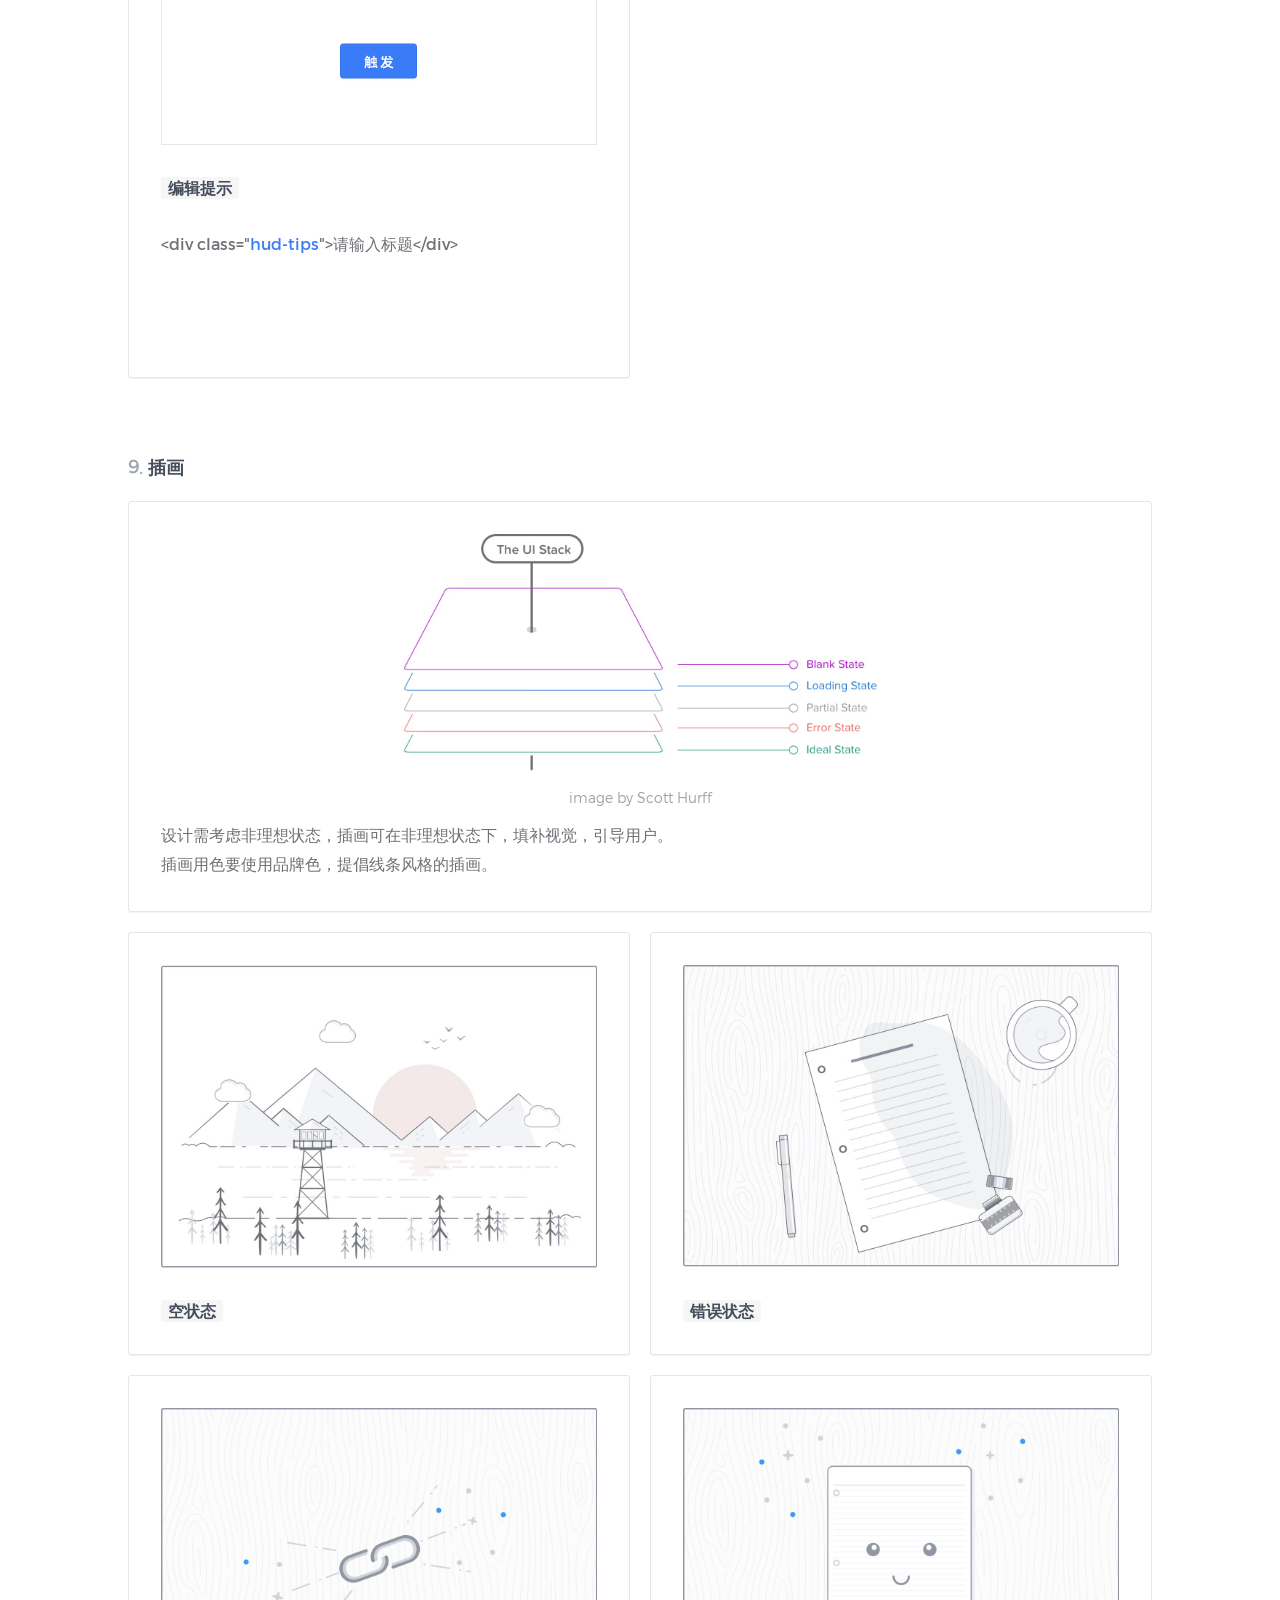
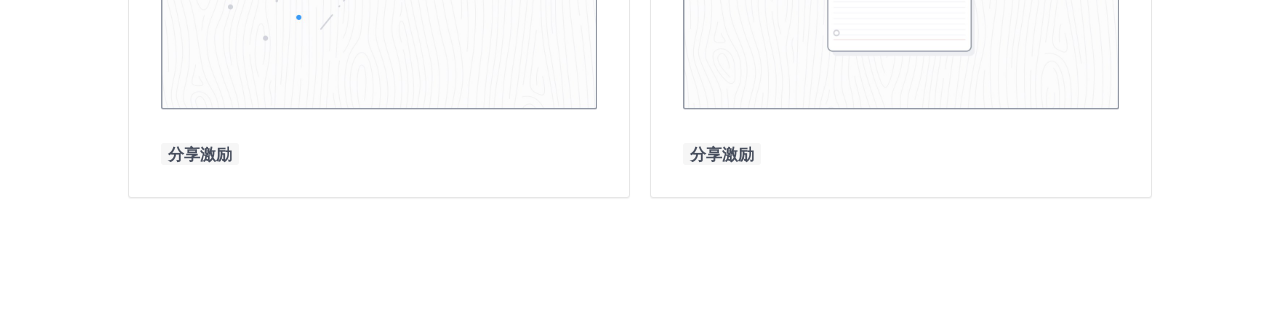
==== commit 02fa52bb: "fix typo section's layout" ====
--- a/index.html
+++ b/index.html
@@ -137,21 +137,21 @@
 
 			<div class="cd-box">
 				<div class="font_title_before"><h1 class="font_title font-fzyansong-title">方正颜宋</h1></div>
-				<h1 class="font_area font-fzyansong-regular">产品标语, <span></span></h1>
-				<h1 class="font_area font-fzyansong-light">区块标题, <span></span></h1>
-				<h1 class="font_area font-fzyansong-light2">编辑模式, <span></span></h1>
-				<h1 class="font_area font-fzyansong-light3">草稿, <span></span></h1>
+				<h1 class="font_area font-fzyansong-regular">产品标语<span></span></h1>
+				<h1 class="font_area font-fzyansong-light">区块标题<span></span></h1>
+				<h1 class="font_area font-fzyansong-light2">编辑模式<span></span></h1>
+				<h1 class="font_area font-fzyansong-light3">草稿<span></span></h1>
 				<div class="font_title_before"><h1 class="font_title font-montserrat-title">Montserrat</h1></div>
-				<h1 class="font_area font-montserrat-regular">Lorem ipsum, <span></span></h1>
+				<h1 class="font_area font-montserrat-regular">Lorem ipsum<span></span></h1>
 				<div class="font_title_before"><h1 class="font_title font-hyqihei-title">汉仪旗黑</h1></div>
-				<h1 class="font_area font-hyqihei-25">Hero 标题, <span></span></h1>
-				<h1 class="font_area font-hyqihei-60">重要标题&链接, <span></span></h1>
-				<h1 class="font_area font-hyqihei-55">可读正文, <span></span></h1>
-				<h1 class="font_area font-hyqihei-75">按钮中字体, <span></span></h1>
+				<h1 class="font_area font-hyqihei-25">Hero 标题<span></span></h1>
+				<h1 class="font_area font-hyqihei-60">重要标题&链接<span></span></h1>
+				<h1 class="font_area font-hyqihei-55">可读正文<span></span></h1>
+				<h1 class="font_area font-hyqihei-75">按钮中字体<span></span></h1>
 				<div class="font_title_before"><h1 class="font_title font-system-title">系统字体</h1></div>
-				<h1 class="font_area font-system-400">编辑器标题占位符, <span></span></h1>
-				<h1 class="font_area font-system-200-2">用户个人资料, <span></span></h1>
-				<h1 class="font_area font-system-200">编辑器正文占位符, <span></span></h1>
+				<h1 class="font_area font-system-400">编辑器标题占位符<span></span></h1>
+				<h1 class="font_area font-system-200-2">用户个人资料<span></span></h1>
+				<h1 class="font_area font-system-200">编辑器正文占位符<span></span></h1>
 				<div class="font_title_before"><h1 class="font_title font-hyqihei-title">正文示范</h1></div>
 				<p class="font-body">只要文档以足够「语意化」的结构保存，便可以利用 CSS 规则呈现不同的样貌，让排版引擎遵守。在字里行间研发的过程中，我们解决了很多关键性的问题。<a href="#0">听听我们工程师的想法</a>。「字里行间」，和其他阅读类和写作类 APP 有本质的不同,我们欣赏中文的意蕴，提供最优美的中文字体。</p>
 			</div>
--- a/css/style-guide.css
+++ b/css/style-guide.css
@@ -97,10 +97,12 @@
   /* logo box style */
   /*background-color: #5f8ee4;*/
   width: 120px;
+  margin-left: 12px;
 }
 @media only screen and (min-width: 1024px) {
   .cd-logo {
     width: 180px;
+    margin-left: 0px;
   }
 }
 
@@ -149,12 +151,13 @@
 main > h1 {
   color: #464d5c;
 }
-@media only screen and (min-width: 1600px) {
+
+/*@media only screen and (min-width: 1600px) {
   main > h1 {
-    /* title goes into the header on big devices */
+
     color: #464d5c;
   }
-}
+}*/
 
 /* --------------------------------
 
@@ -215,10 +218,6 @@
     font-size: 1.6rem;
     line-height: 1.6;
   }
-}
-
-.font_area span {
-  font-family: 'Montserrat-Light',sans-serif;
 }
 
 /* --------------------------------
@@ -450,6 +449,14 @@
     font-size: 14px;
   }
 }
+
+@media only screen and (max-width: 1024px) {
+  #buttons .cd-box .btn-box:nth-of-type(8),#buttons .cd-box .btn-box:nth-of-type(9) {
+    display: none;
+  }
+}
+
+
 
 .cd-buttons .cd-box:nth-of-type(2) span {
   /* CSS class name color */
@@ -715,11 +722,11 @@
   -o-transform: translateX(-50%) translateY(-50%);
   transform: translateX(-50%) translateY(-50%);
 }
-@media only screen and (min-width: 1600px) {
+/*@media only screen and (min-width: 1600px) {
   .cd-logo {
     margin-left: 3%;
   }
-}
+}*/
 
 .cd-nav-trigger {
   display: block;
@@ -843,11 +850,10 @@
     border-top: none;
   }
 }
-@media only screen and (min-width: 1600px) {
+/*@media only screen and (min-width: 1600px) {
   .cd-main-nav {
-    display: none;
-  }
-}
+  }
+}*/
 
 .nav-is-visible .cd-nav-trigger span::before {
   -webkit-transform: translateY(0) rotate(-45deg);
@@ -886,7 +892,7 @@
     padding-top: 80px;
   }
 }
-@media only screen and (min-width: 1600px) {
+/*@media only screen and (min-width: 1600px) {
   main {
     max-width: none;
     padding: 120px 0 50px;
@@ -902,7 +908,7 @@
     font-size: 2.6rem;
     z-index: 20;
   }
-}
+}*/
 
 section {
   margin: 3em 0;
@@ -944,17 +950,12 @@
     margin: 3em 0 5em;
   }
 }
-@media only screen and (min-width: 1600px) {
+/*@media only screen and (min-width: 1600px) {
   section {
     width: 60%;
-    /*float: left;*/
     margin: 0 auto;
-    /*margin: 0 4% 4em 0;*/
-  }
-  /*section:nth-of-type(2n) {
-    margin-right: 0;
-  }*/
-}
+  }
+}*/
 
 /* xBranding section - basic style */
 .cd-branding .cd-box {
@@ -1294,6 +1295,28 @@
 
 #typography .cd-box .font_area {
   margin: 0 0 10px;
+  padding-bottom: 15px;
+  margin-bottom: 15px;
+  border-bottom: 1px solid rgba(230,230,230,0.4);
+}
+
+
+.font_area span {
+  font-size: 14px;
+  position: relative;
+  float: right;
+  text-align: right;
+  font-family: 'Montserrat-Light',sans-serif;
+}
+
+@media only screen and (max-width: 768px) {
+  .font_area span {
+    font-size: 12px;
+    display: none;
+  }
+  #typography .cd-box .font_area {
+    border-bottom: none;
+  }
 }
 
 .font_title_before::before{
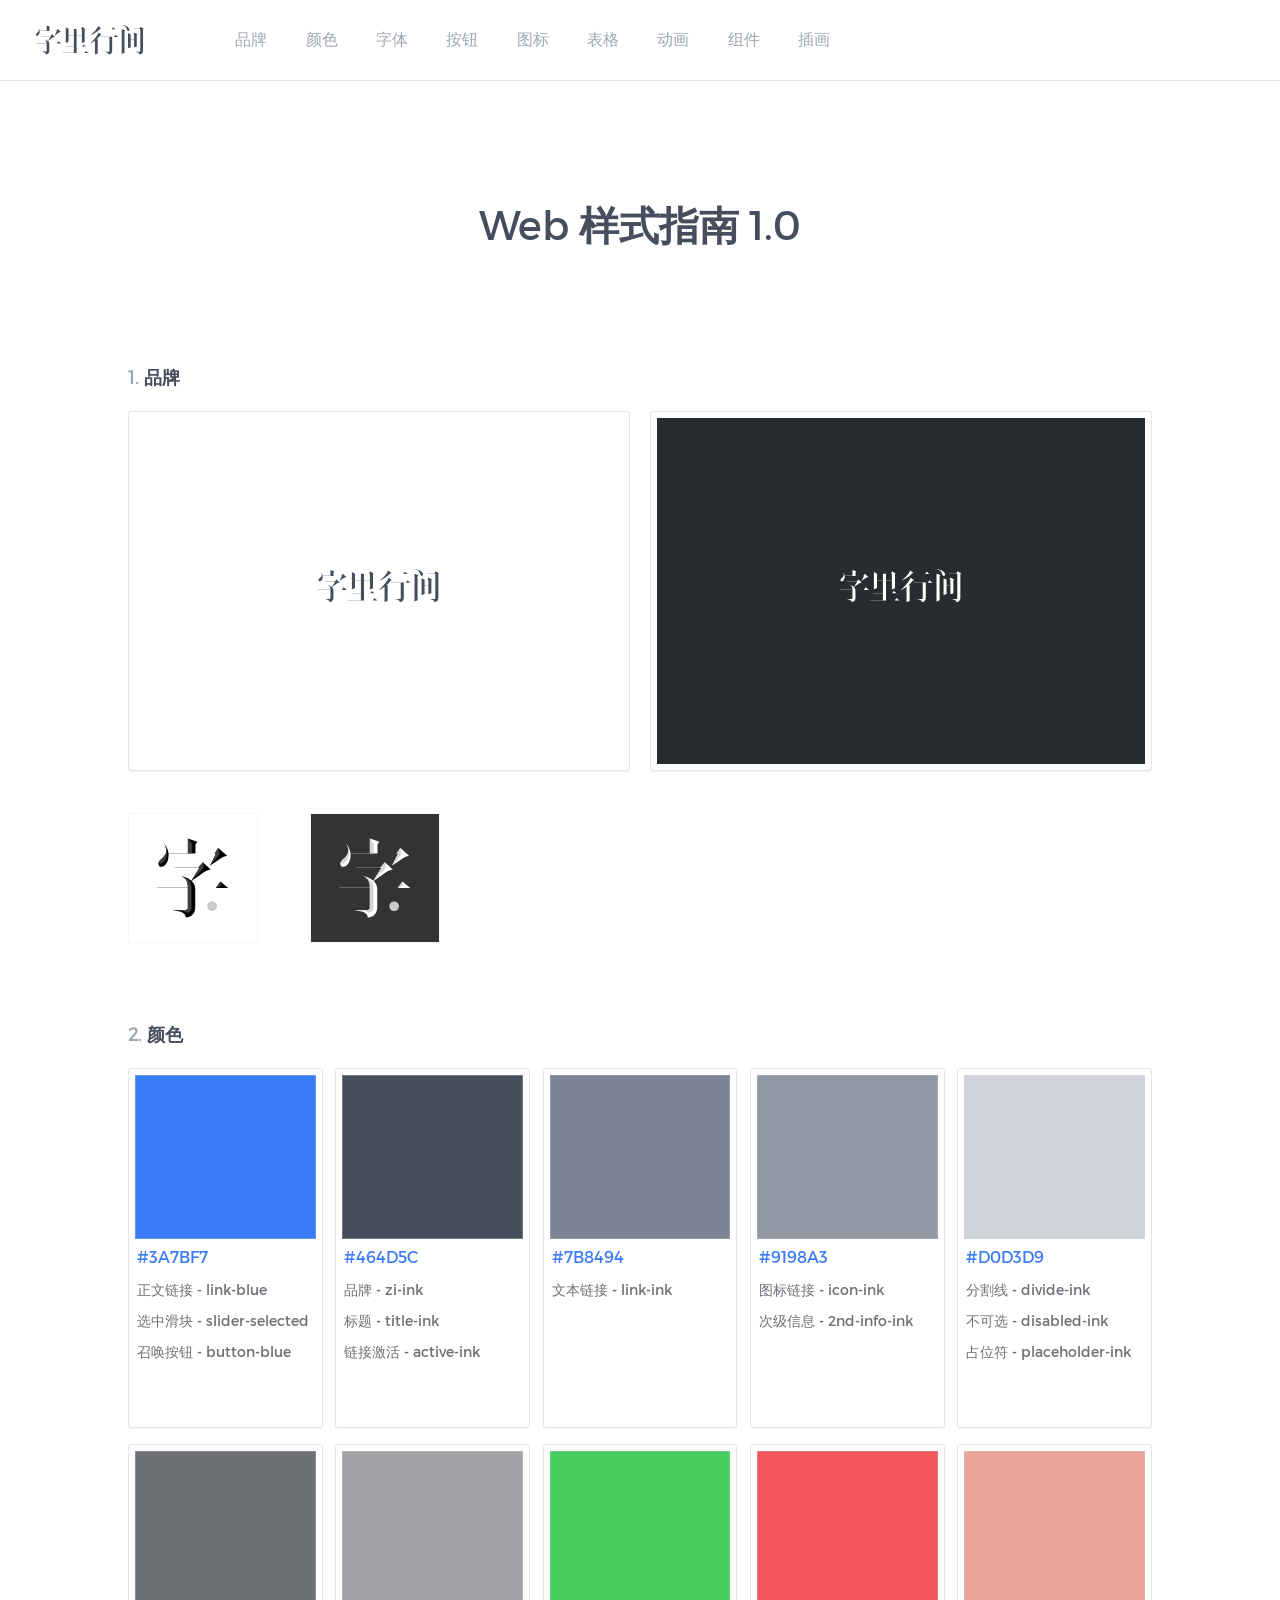
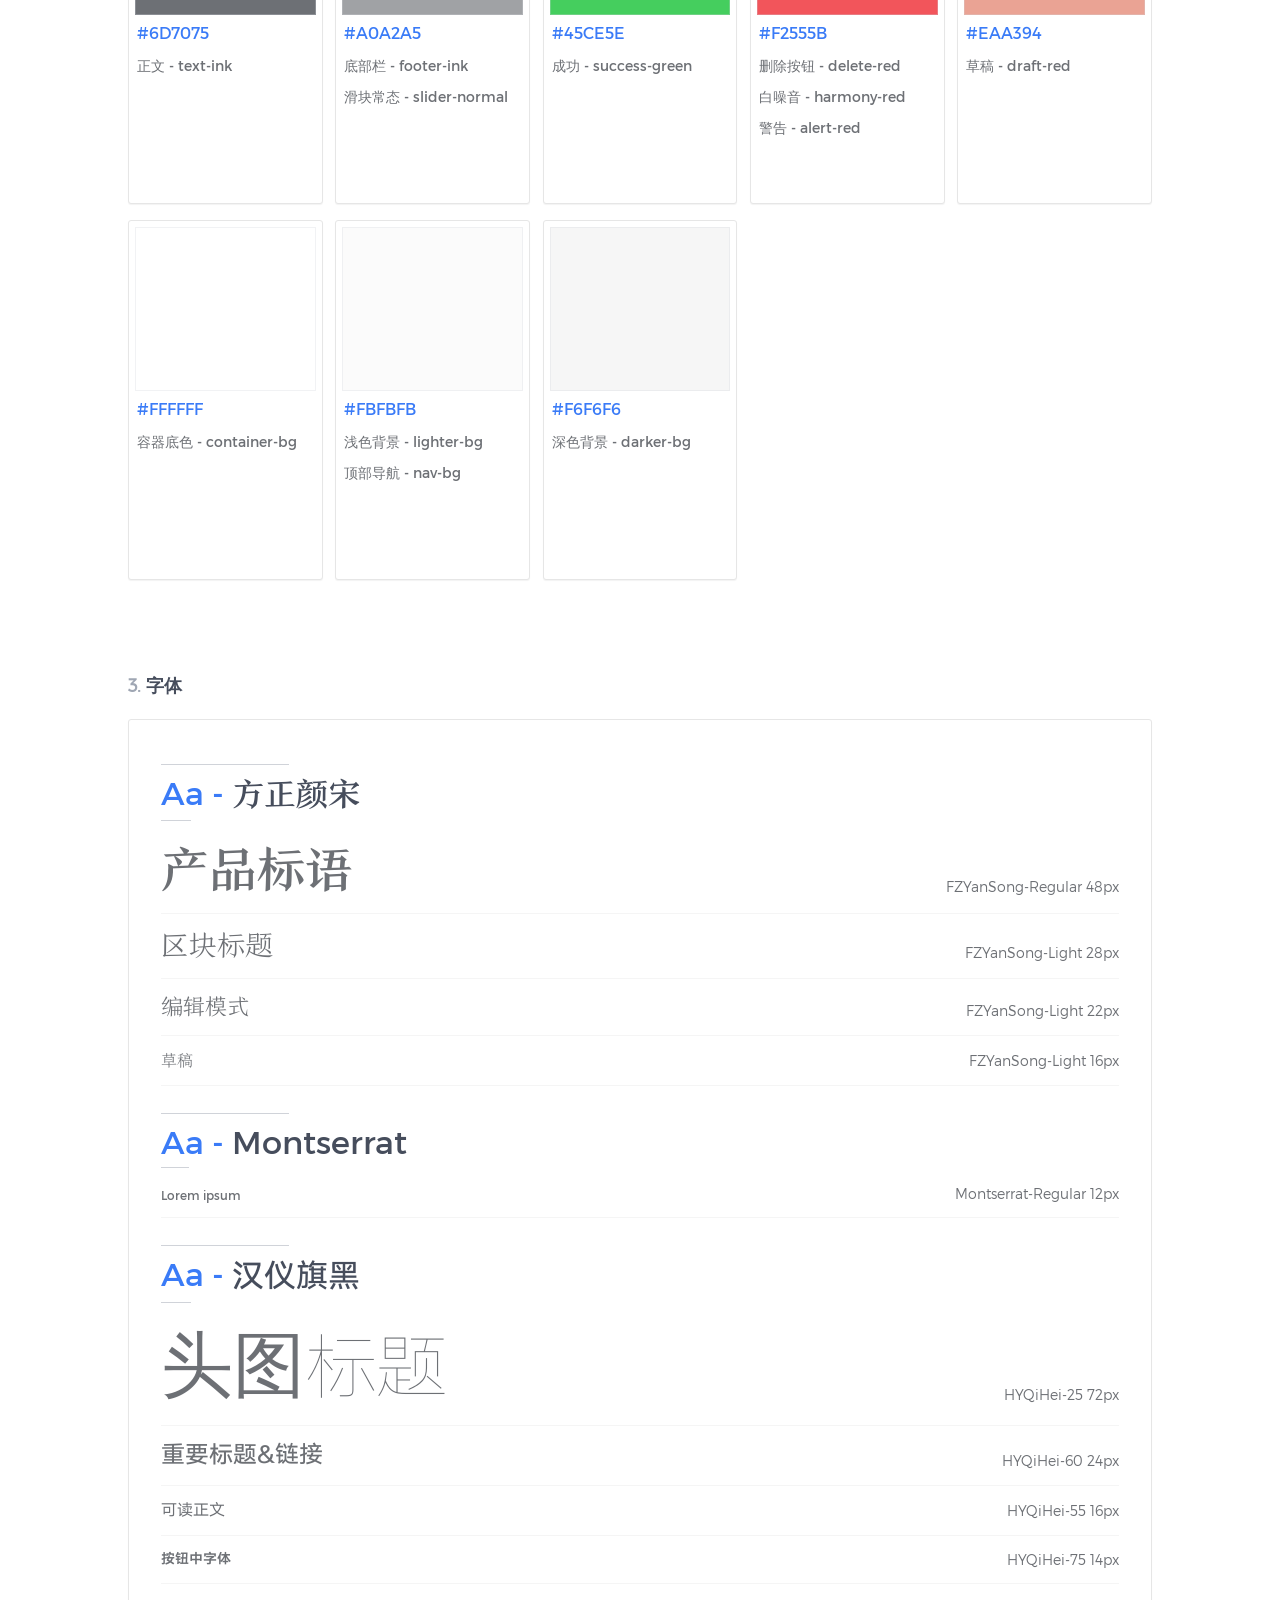
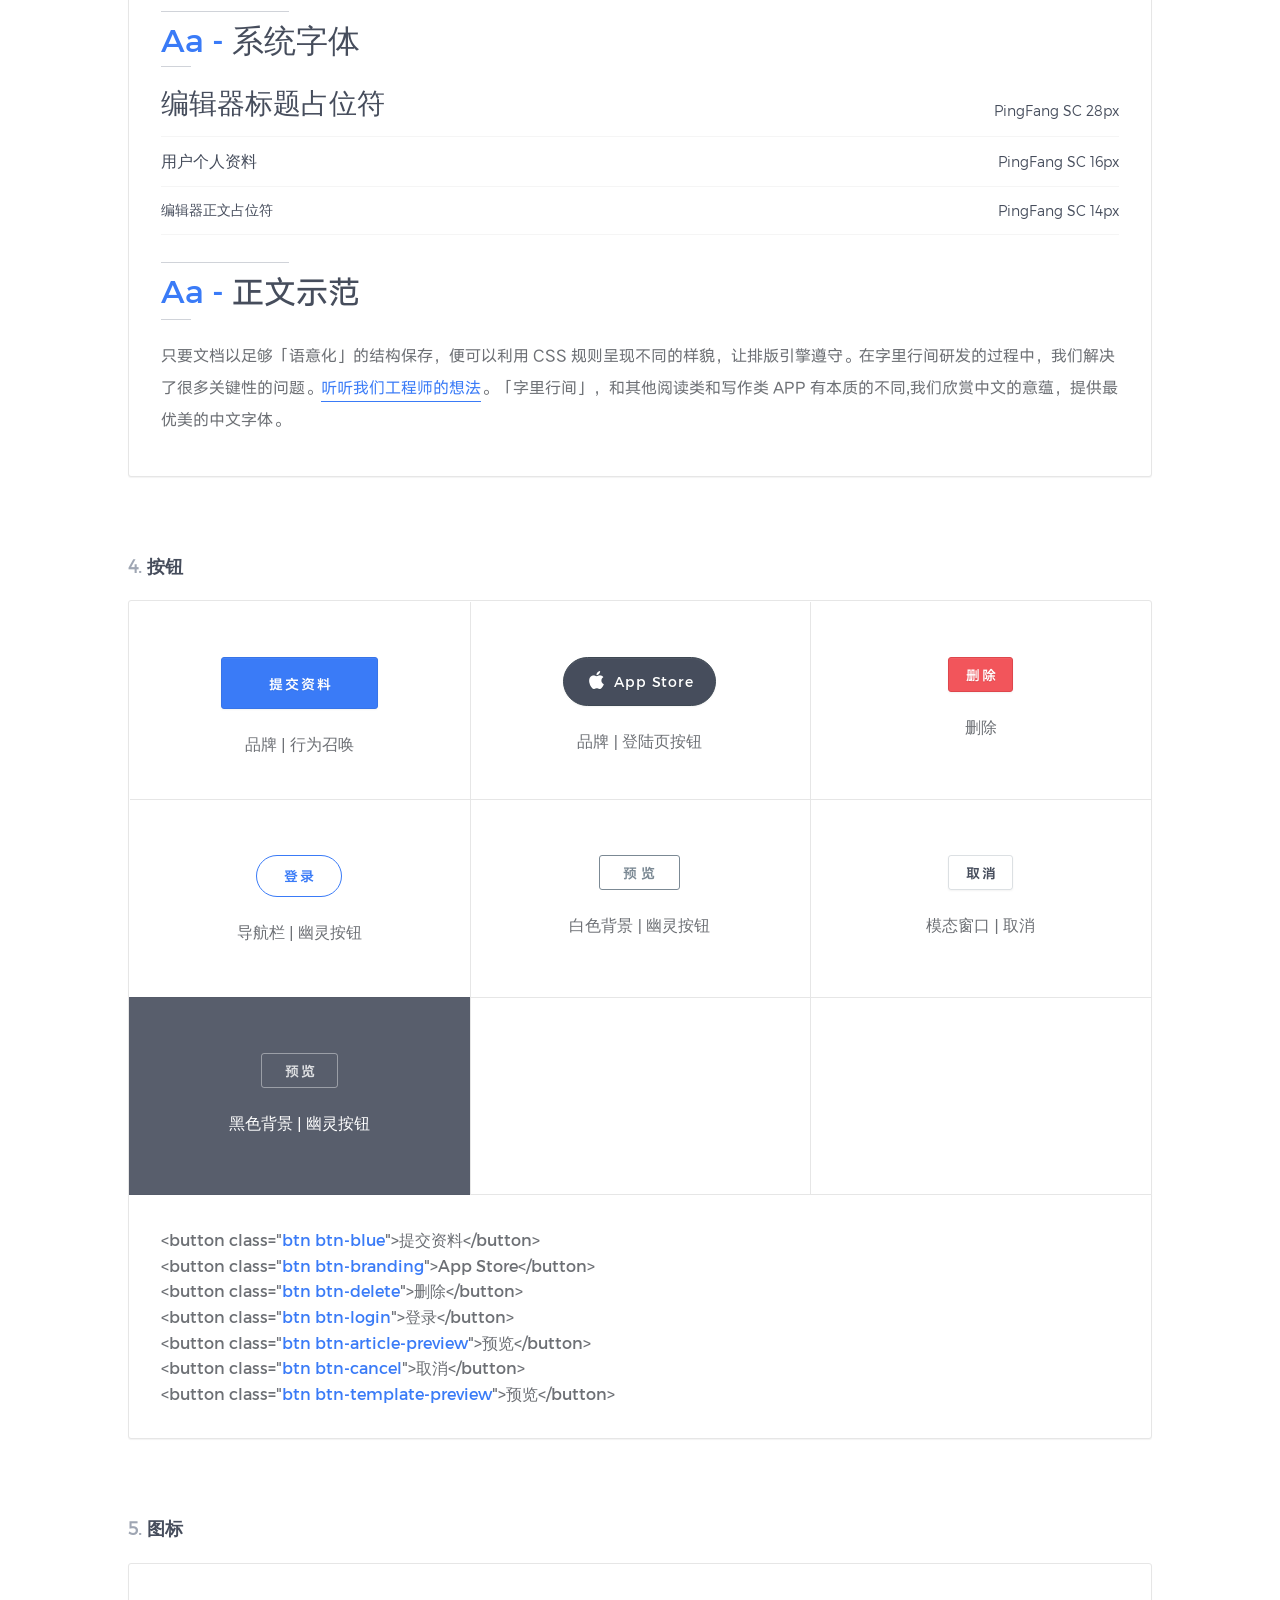
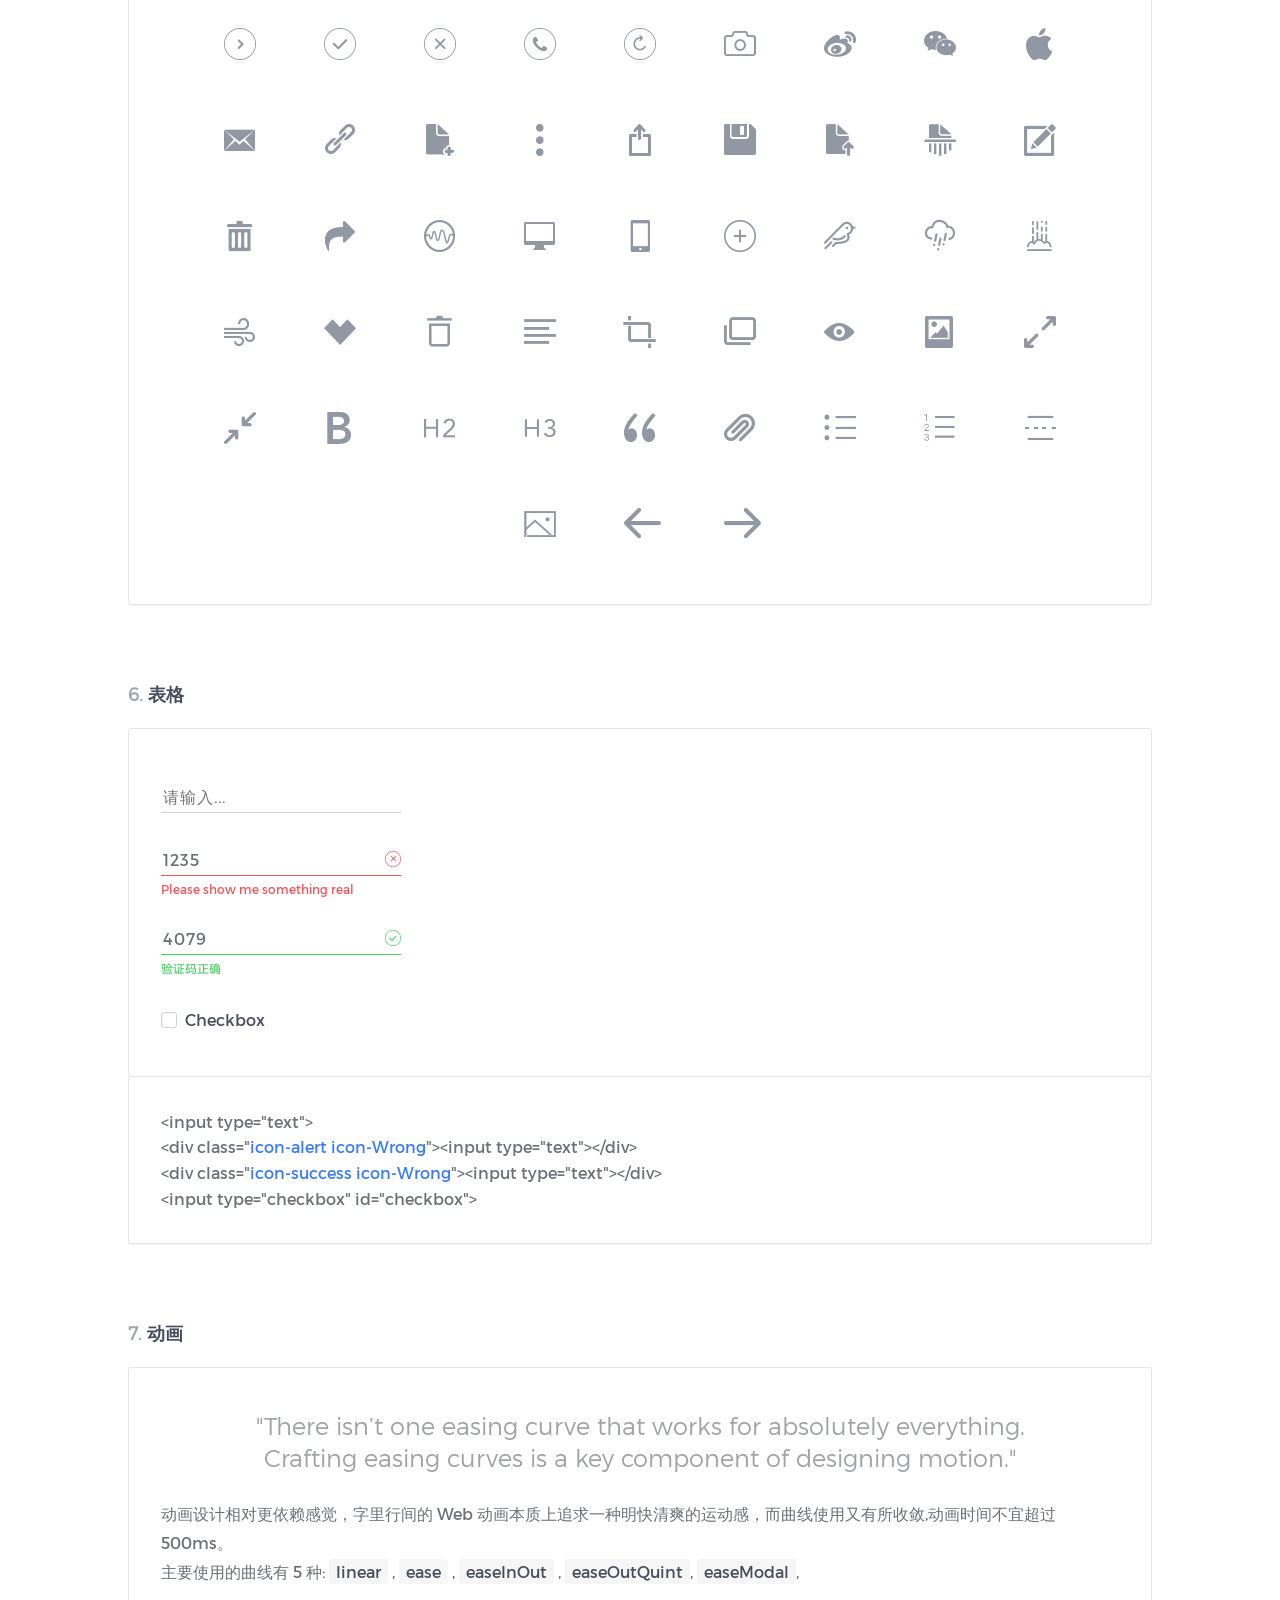
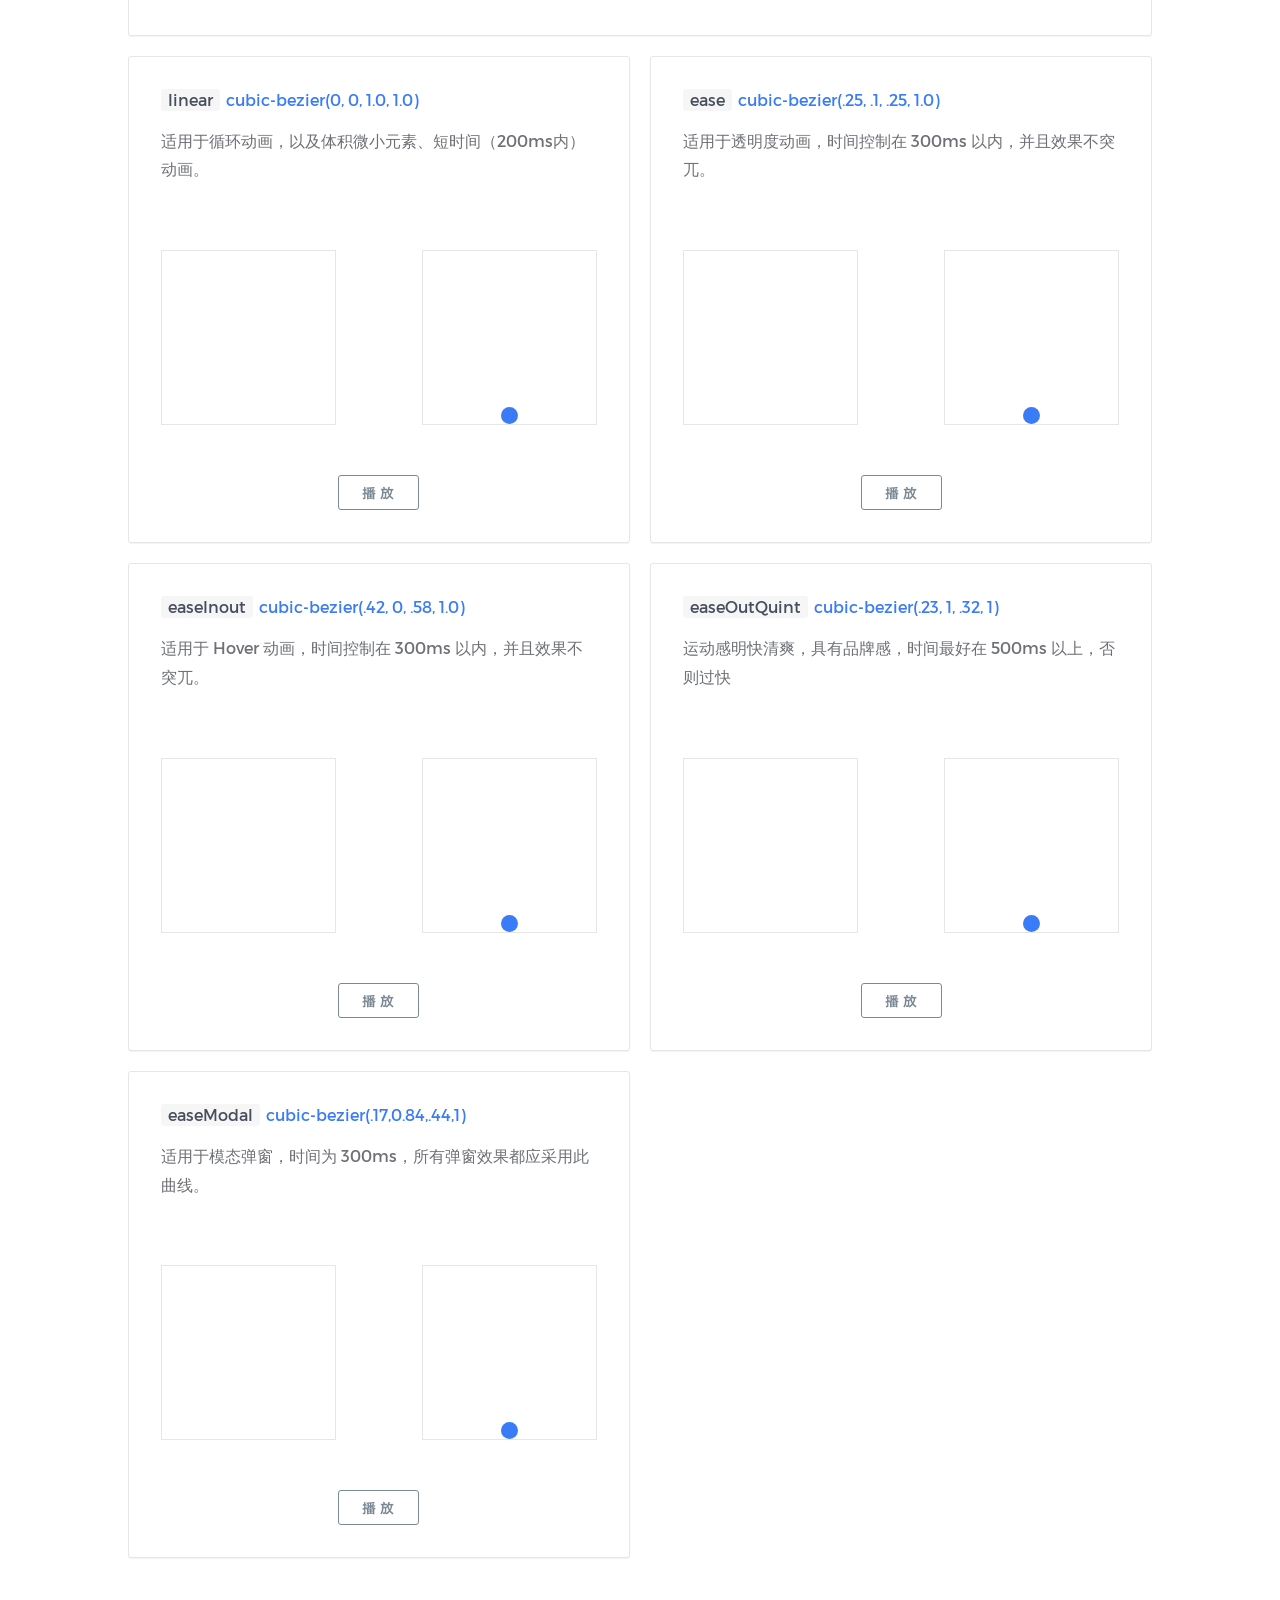
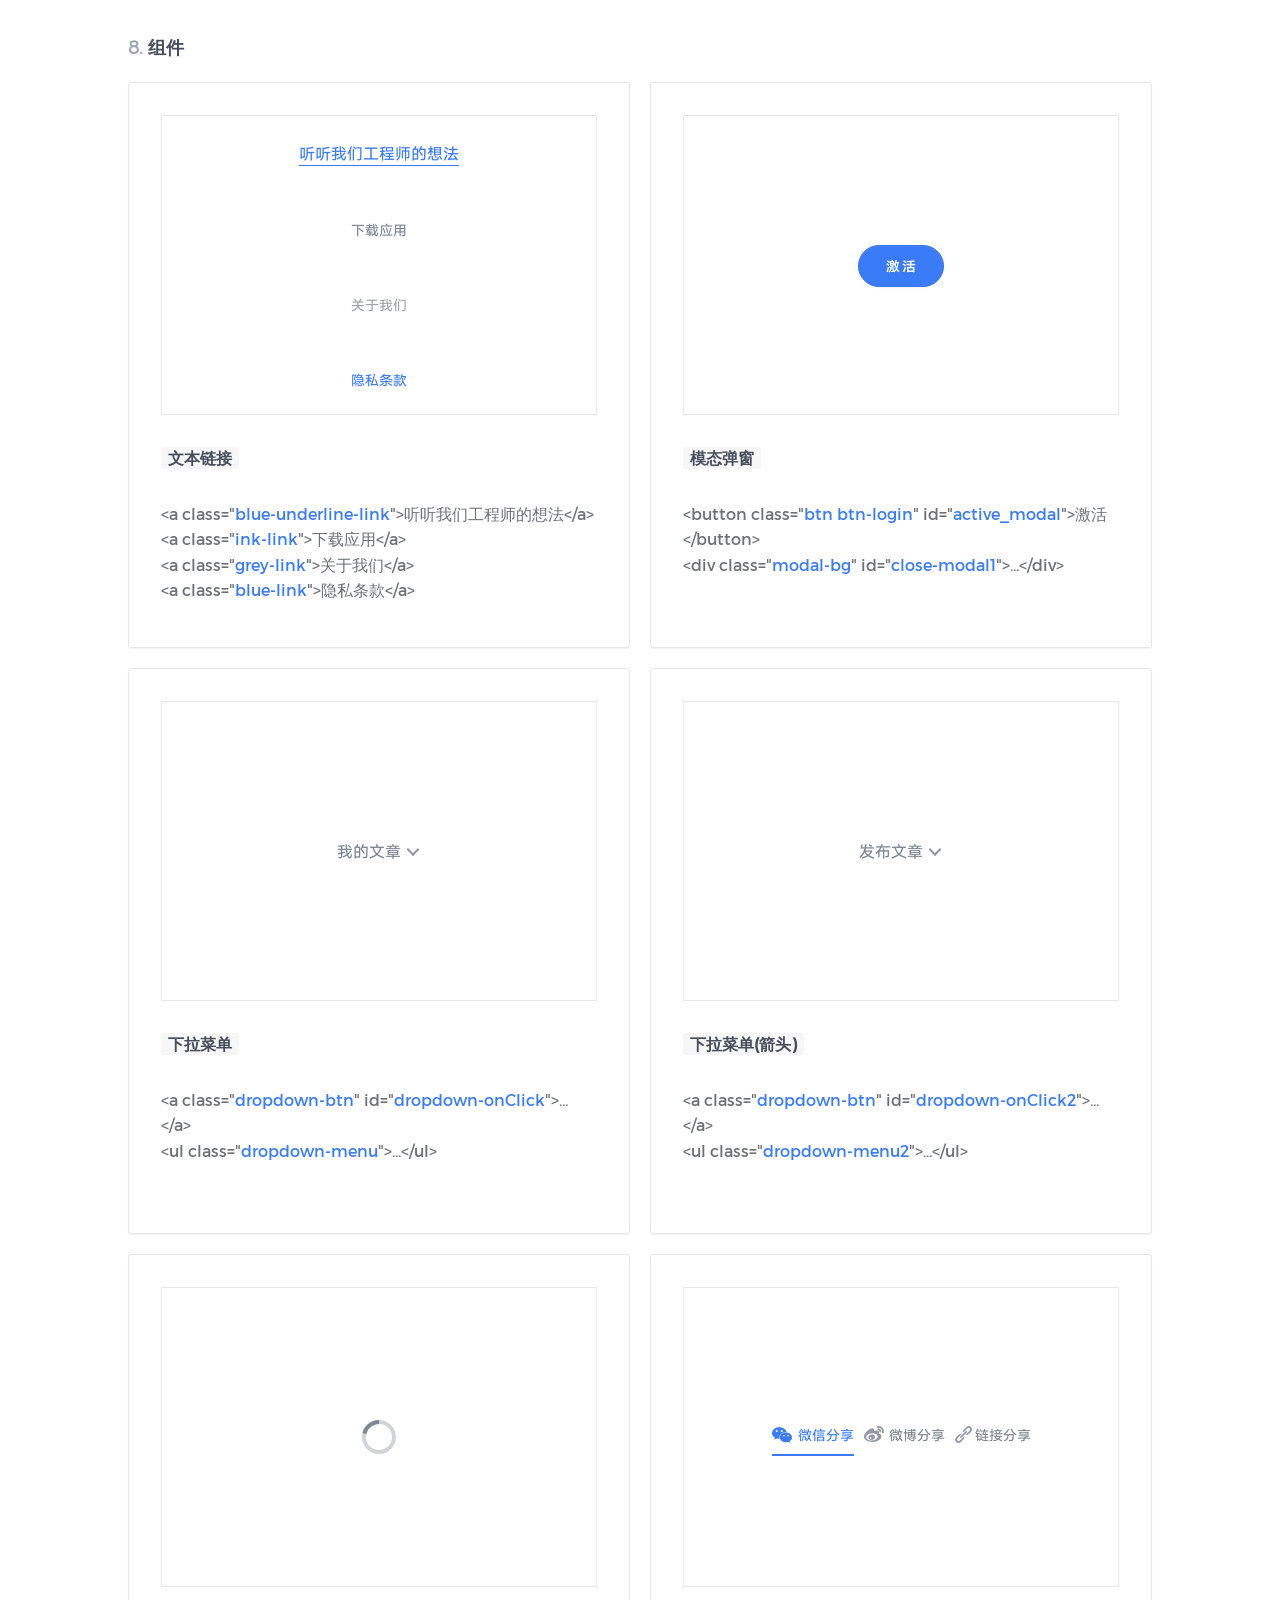
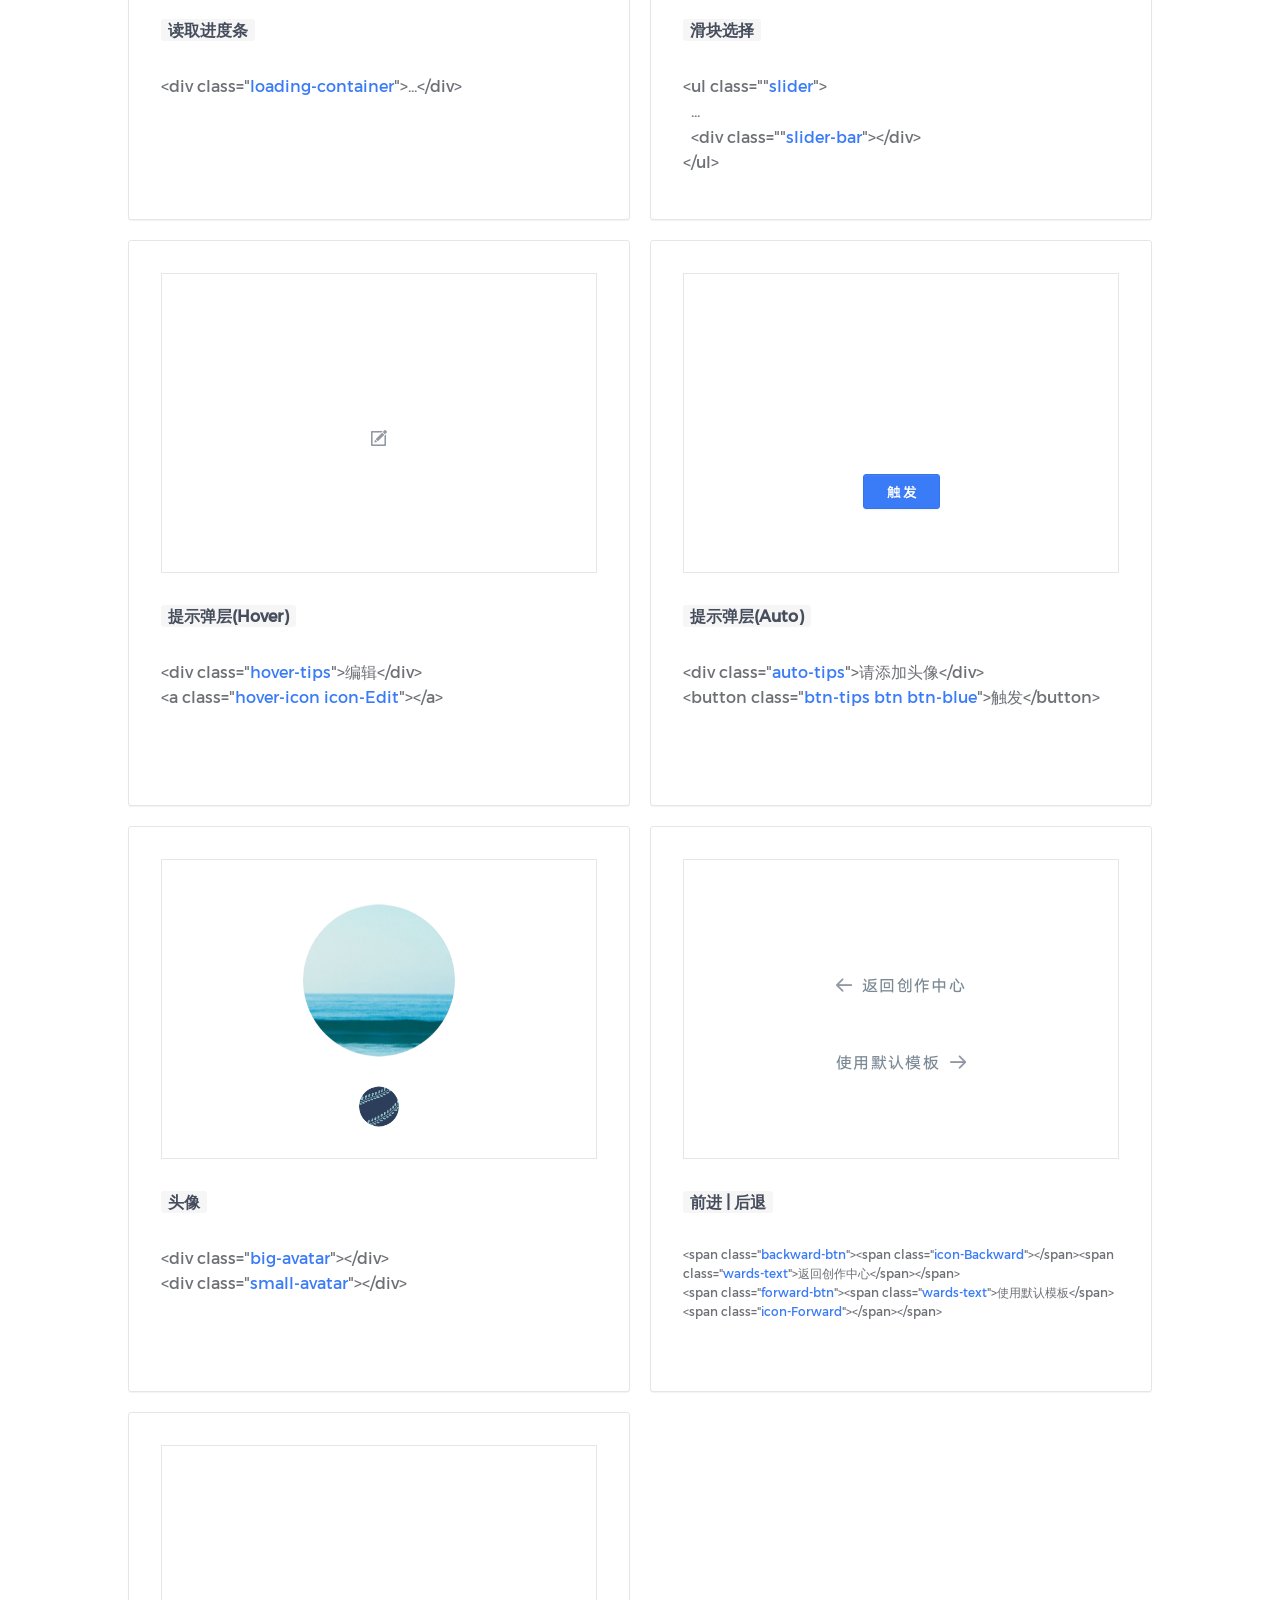
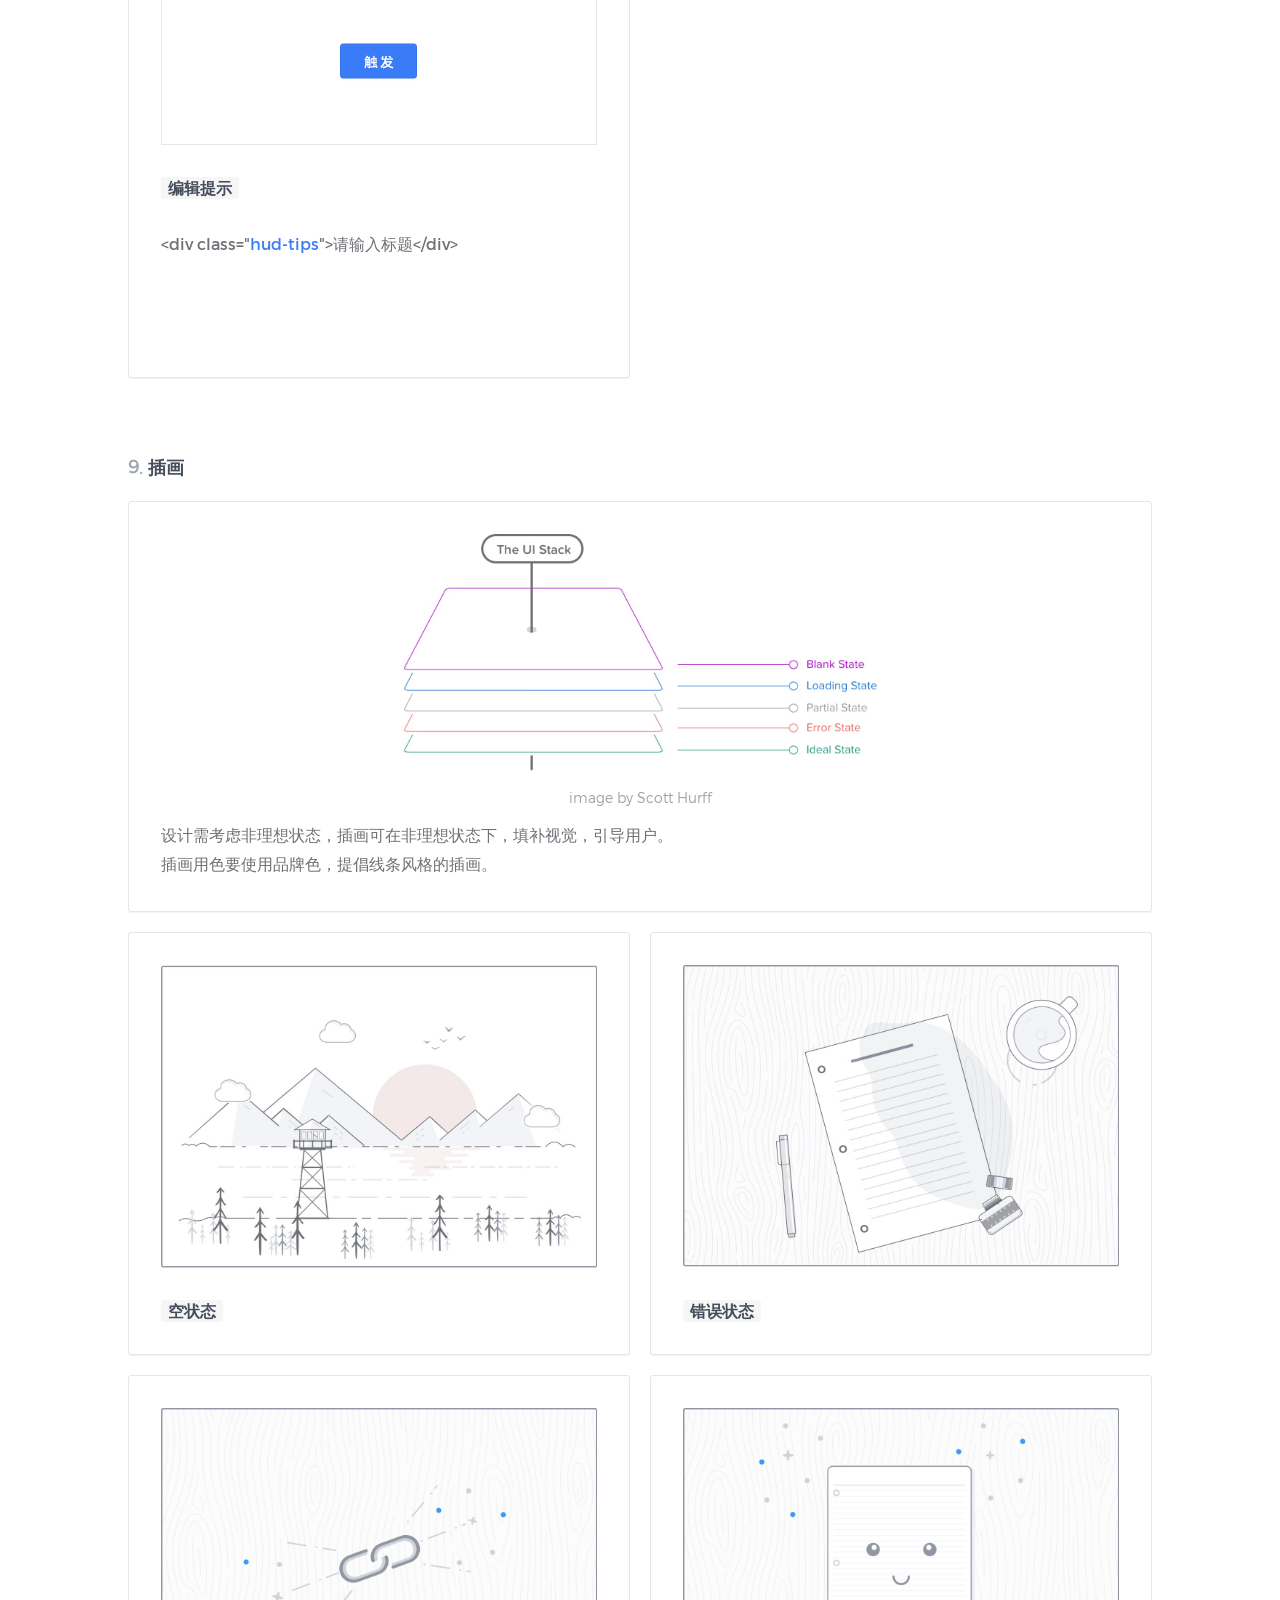
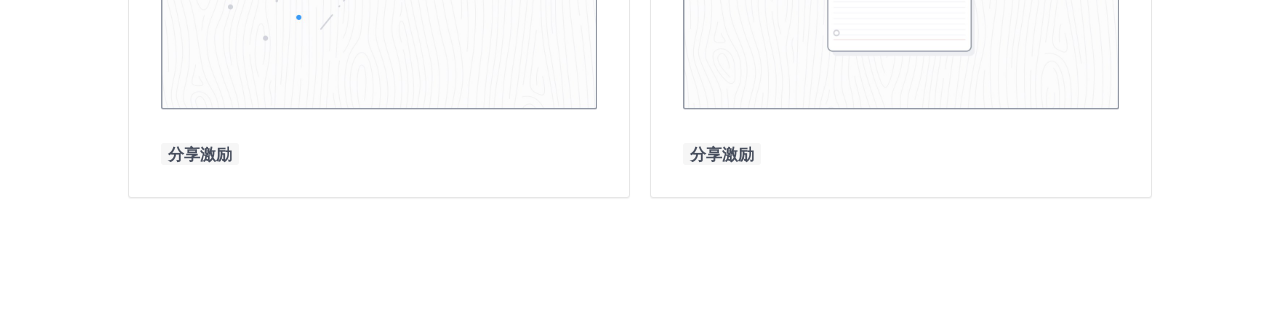
==== commit 8b6f2b51: "头图标题" ====
--- a/index.html
+++ b/index.html
@@ -144,7 +144,7 @@
 				<div class="font_title_before"><h1 class="font_title font-montserrat-title">Montserrat</h1></div>
 				<h1 class="font_area font-montserrat-regular">Lorem ipsum<span></span></h1>
 				<div class="font_title_before"><h1 class="font_title font-hyqihei-title">汉仪旗黑</h1></div>
-				<h1 class="font_area font-hyqihei-25">Hero 标题<span></span></h1>
+				<h1 class="font_area font-hyqihei-25">头图标题<span></span></h1>
 				<h1 class="font_area font-hyqihei-60">重要标题&链接<span></span></h1>
 				<h1 class="font_area font-hyqihei-55">可读正文<span></span></h1>
 				<h1 class="font_area font-hyqihei-75">按钮中字体<span></span></h1>
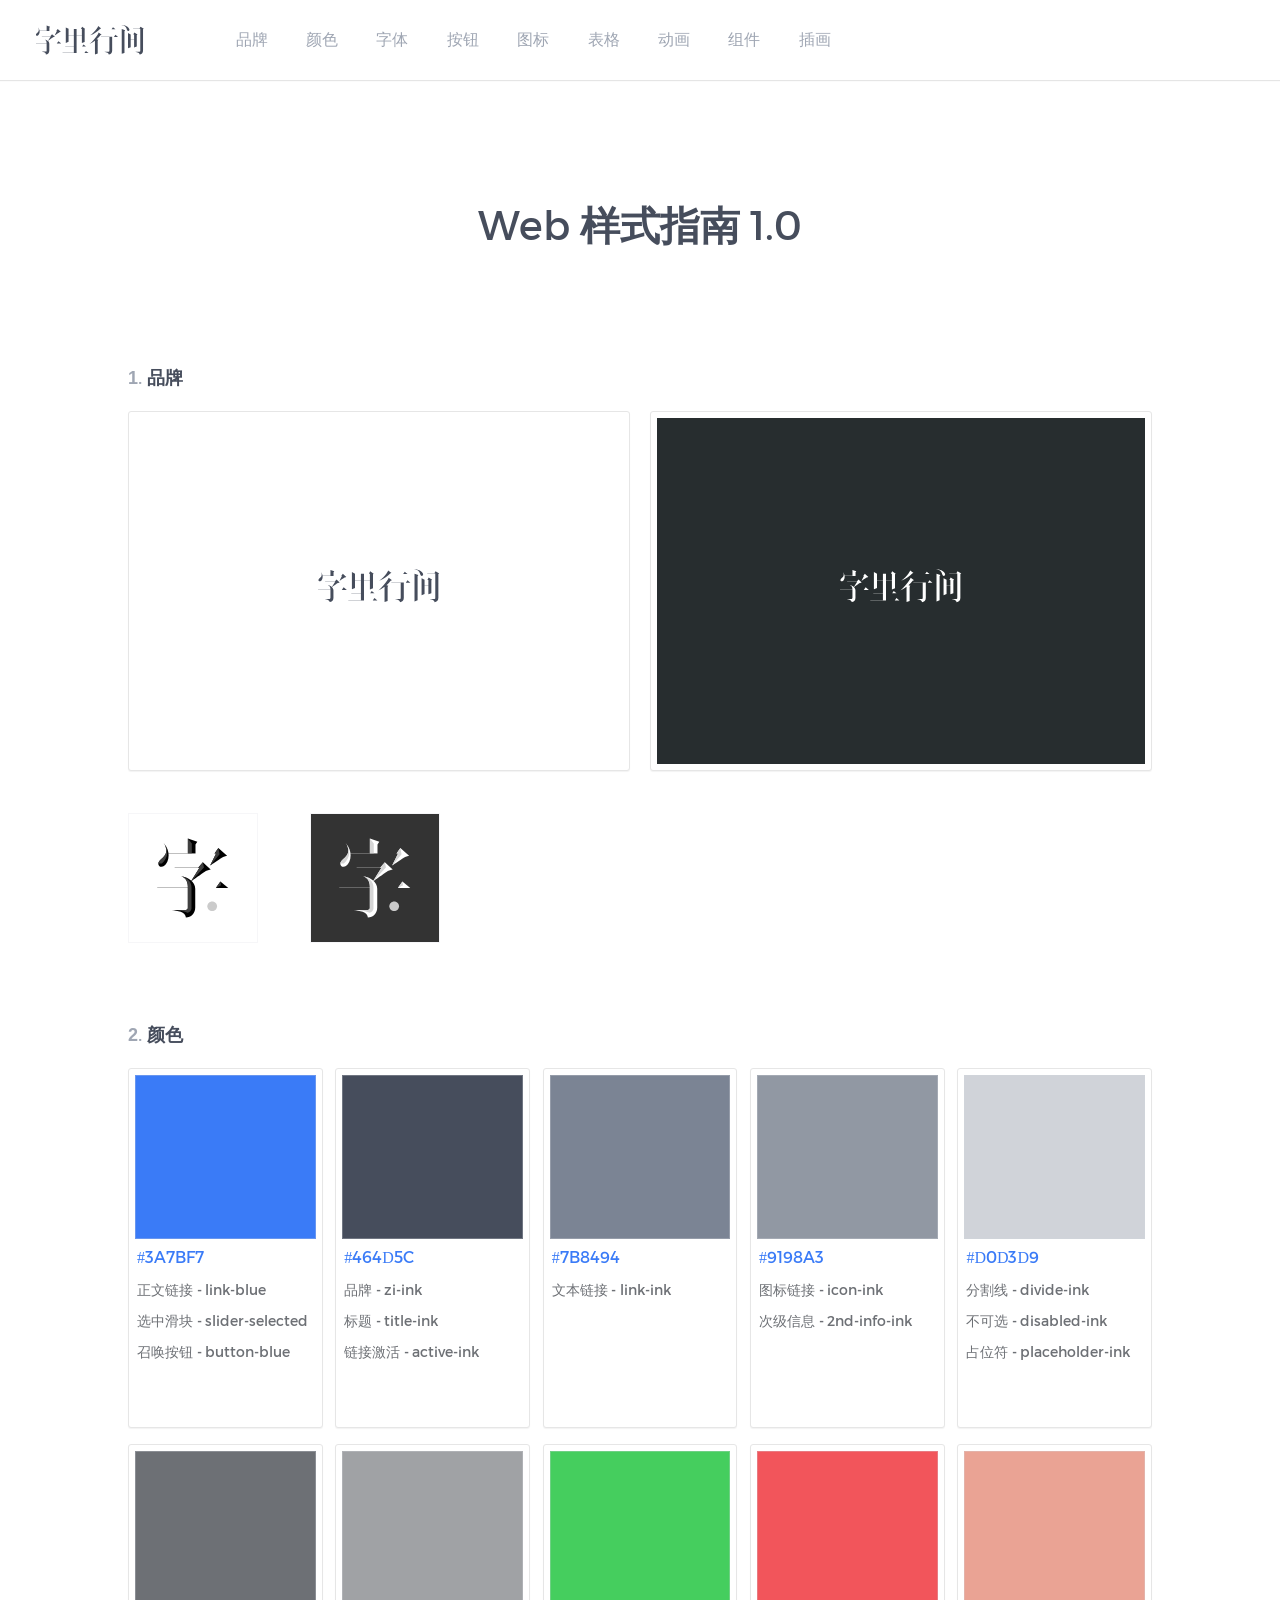
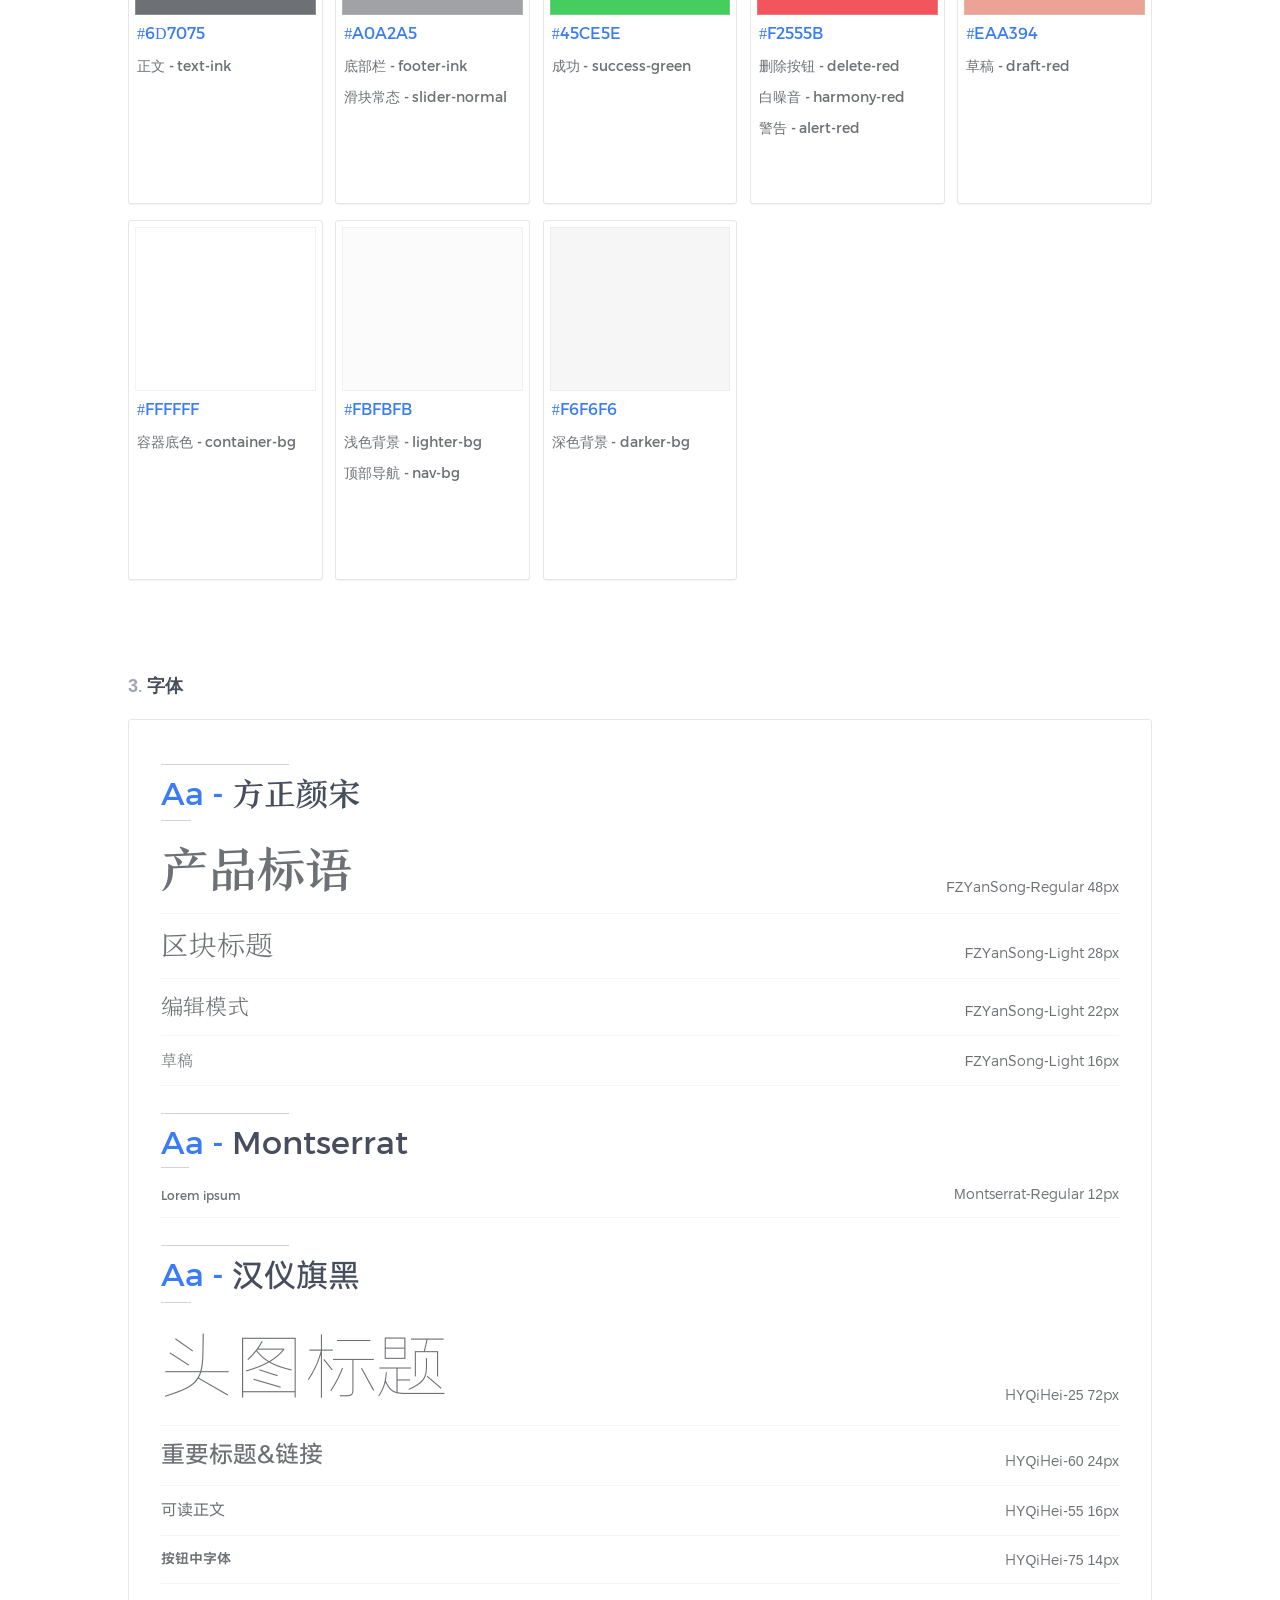
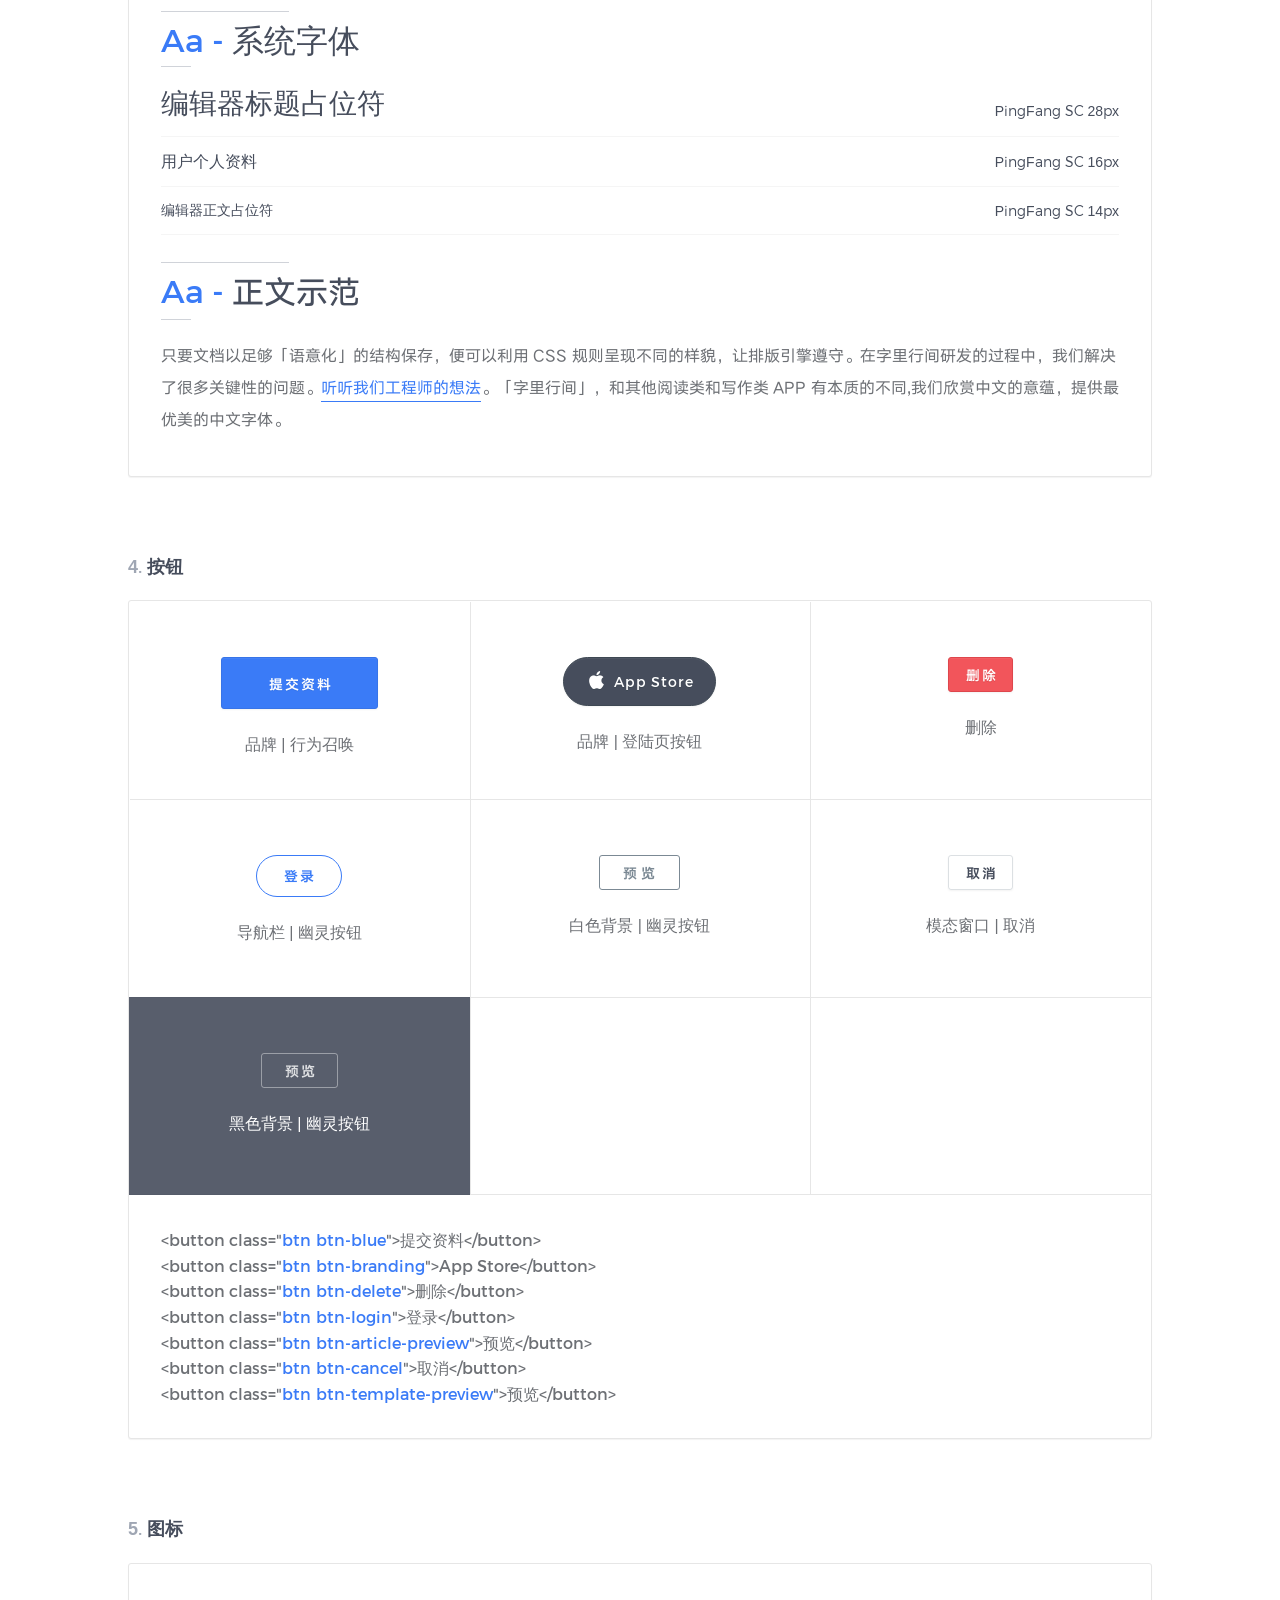
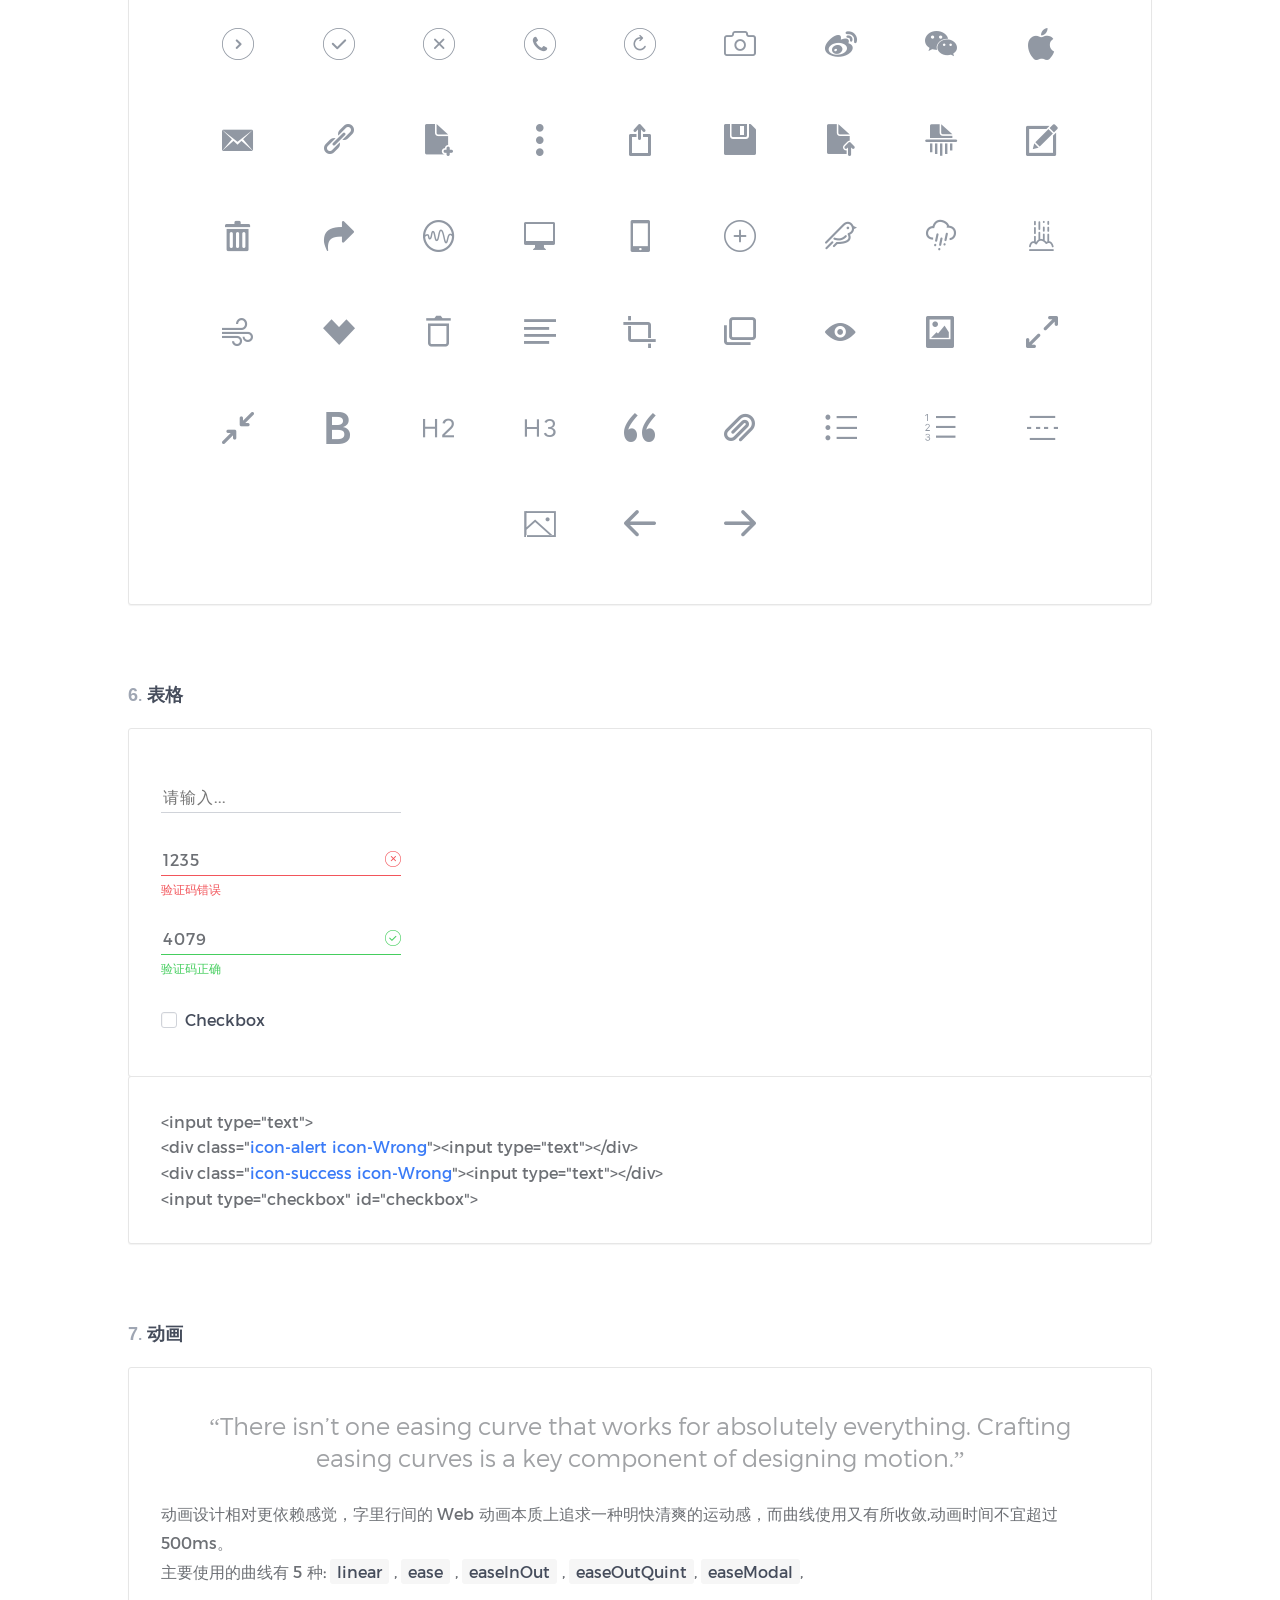
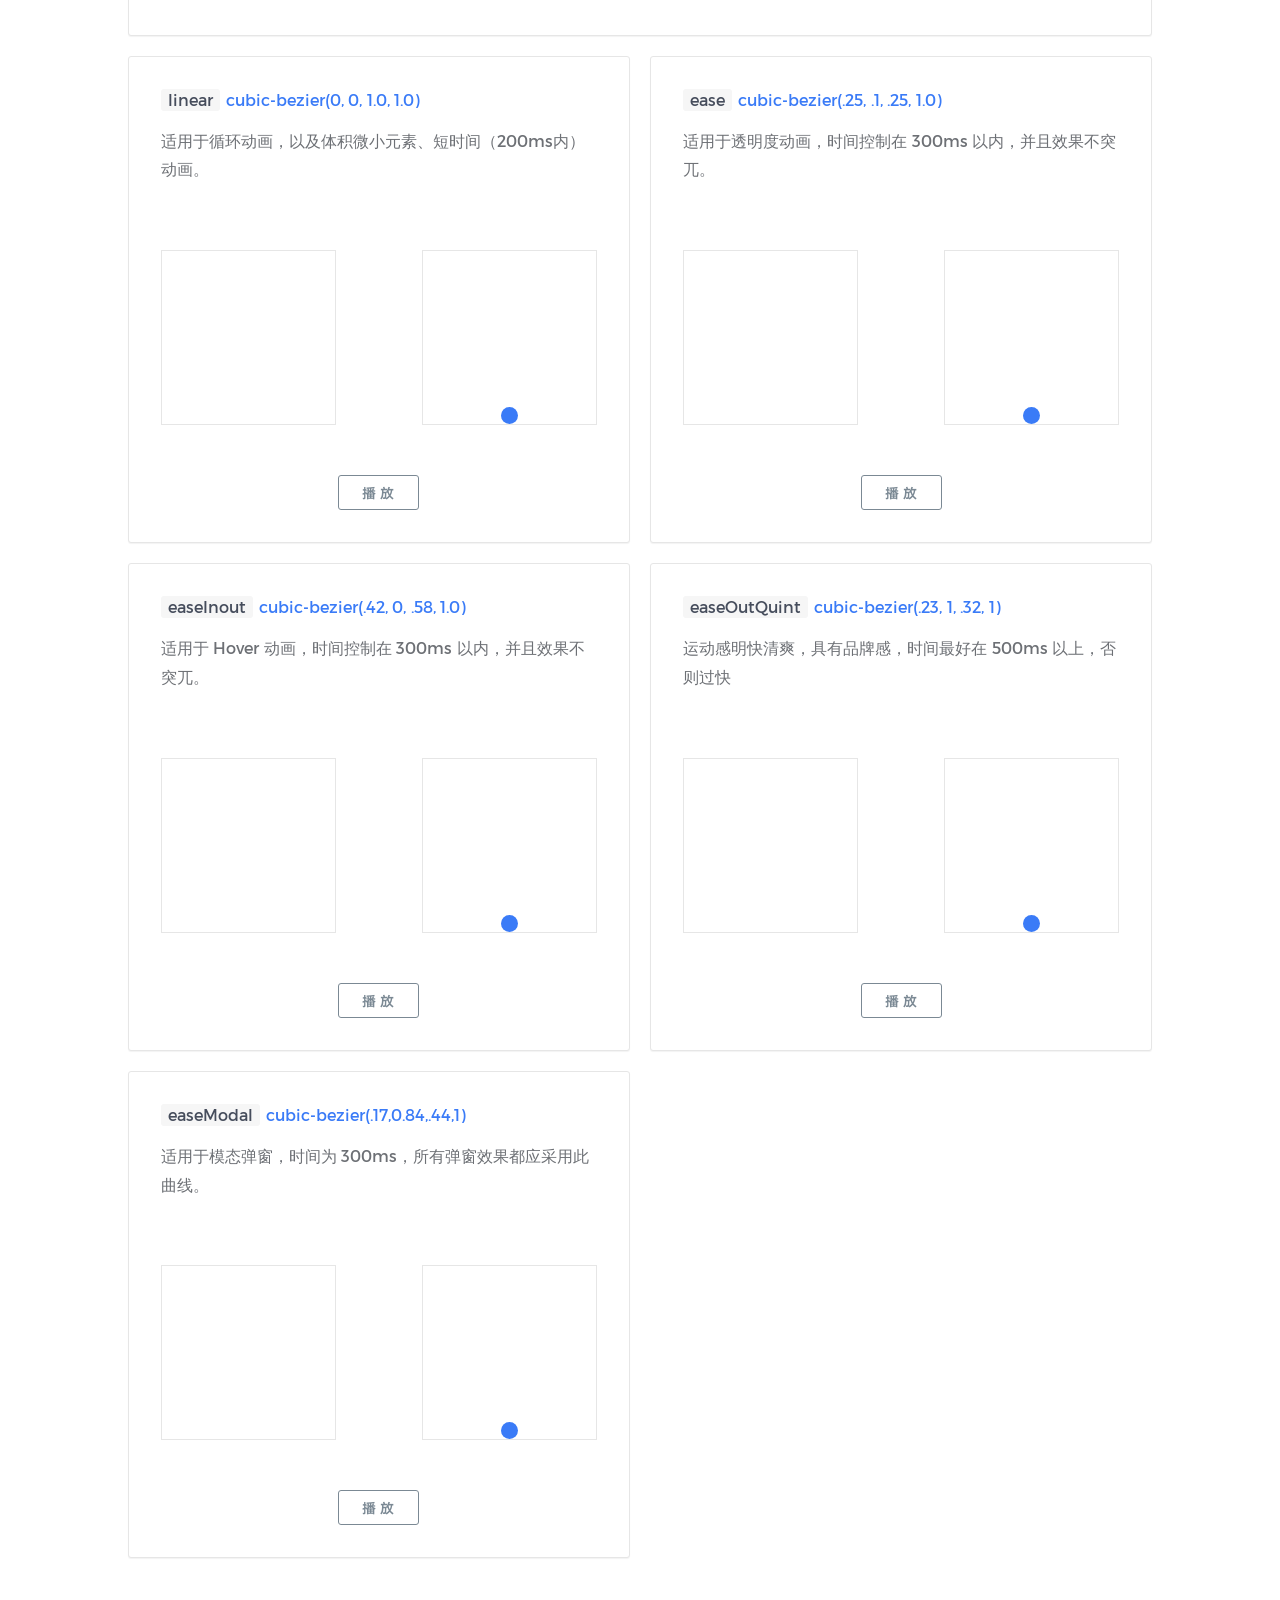
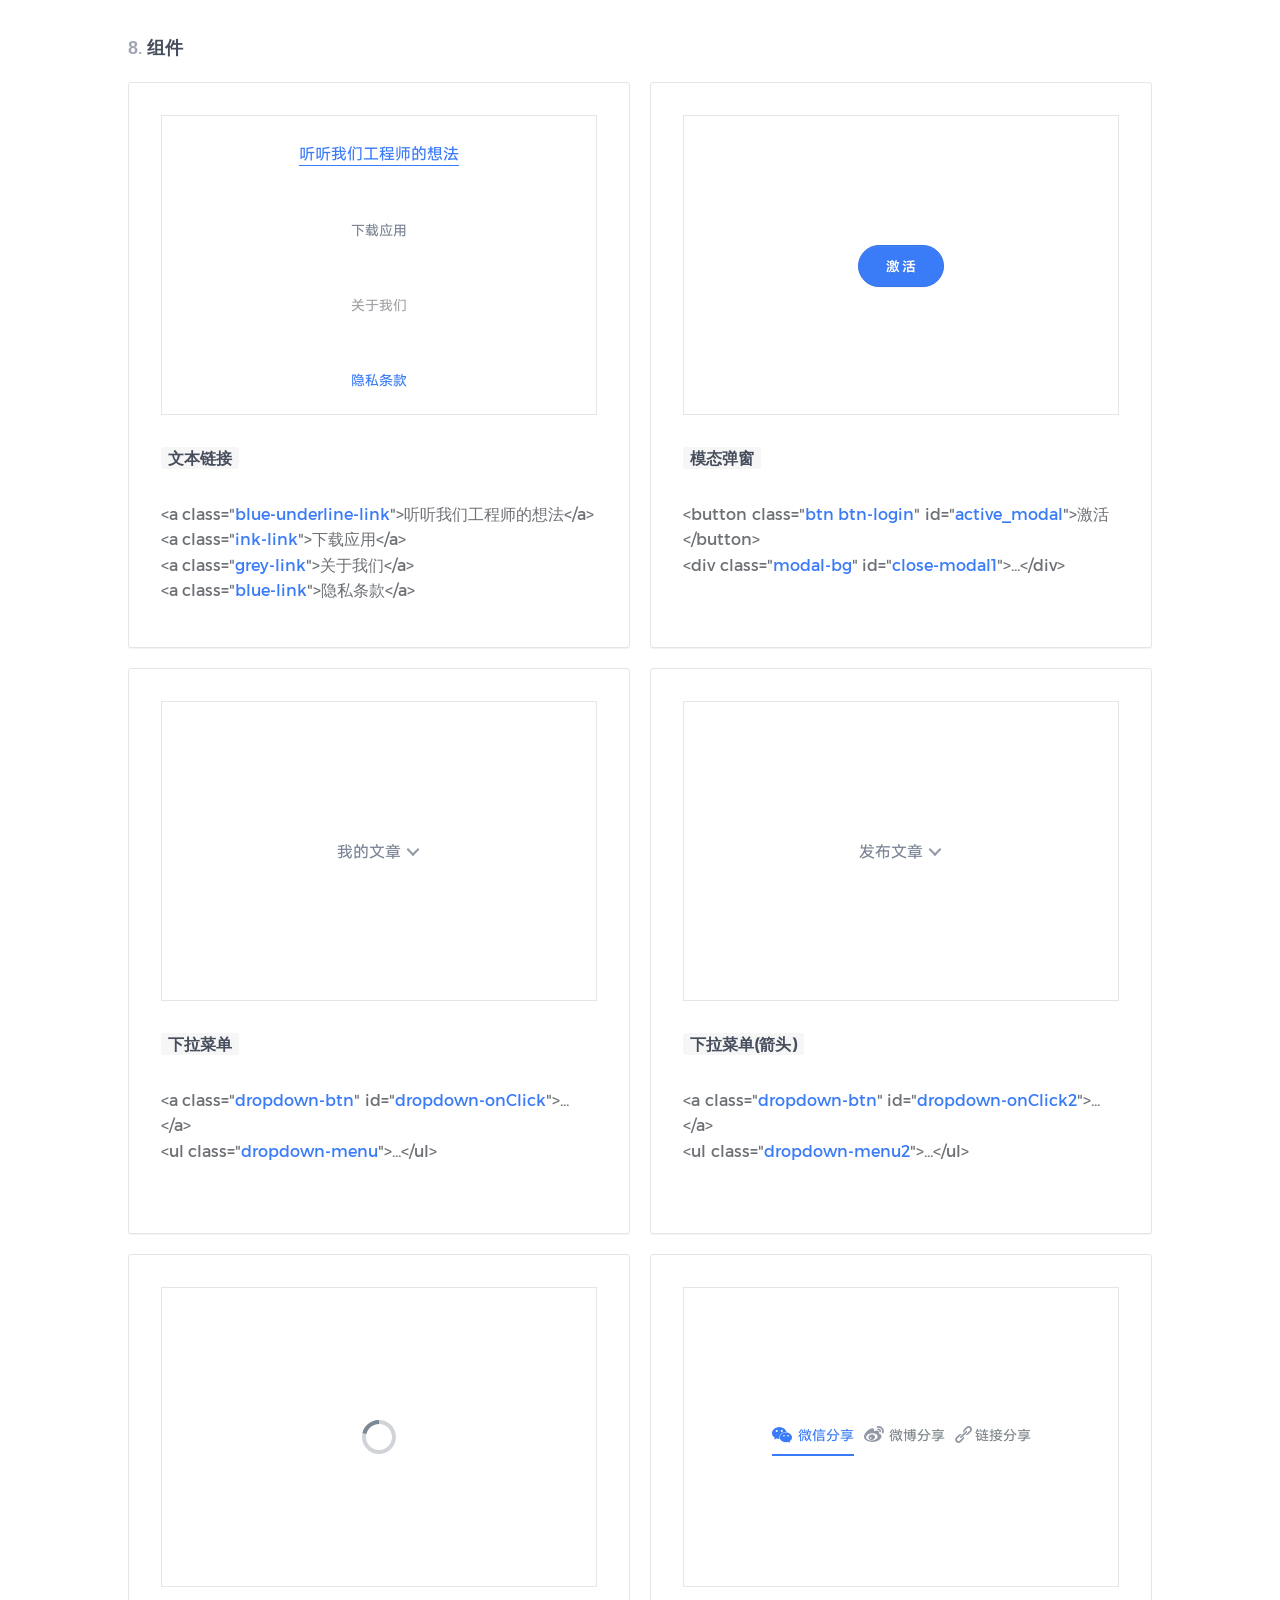
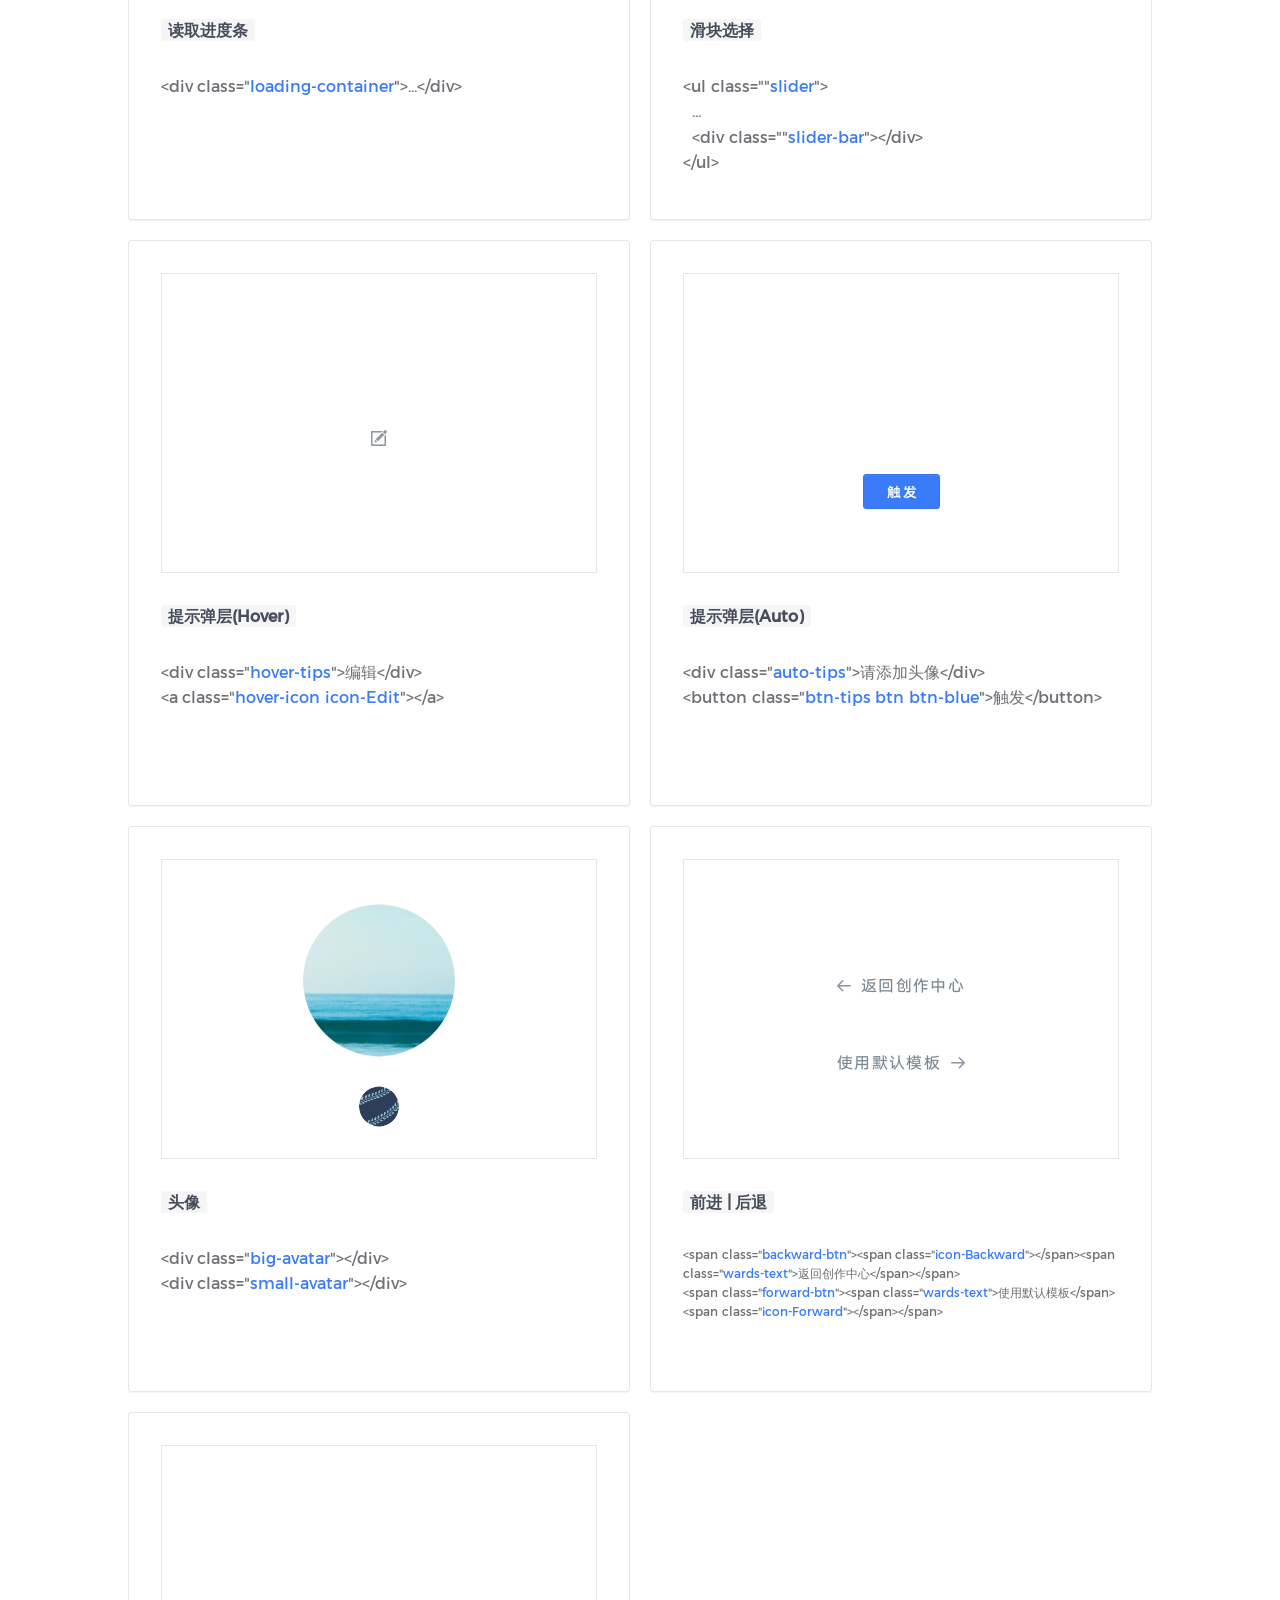
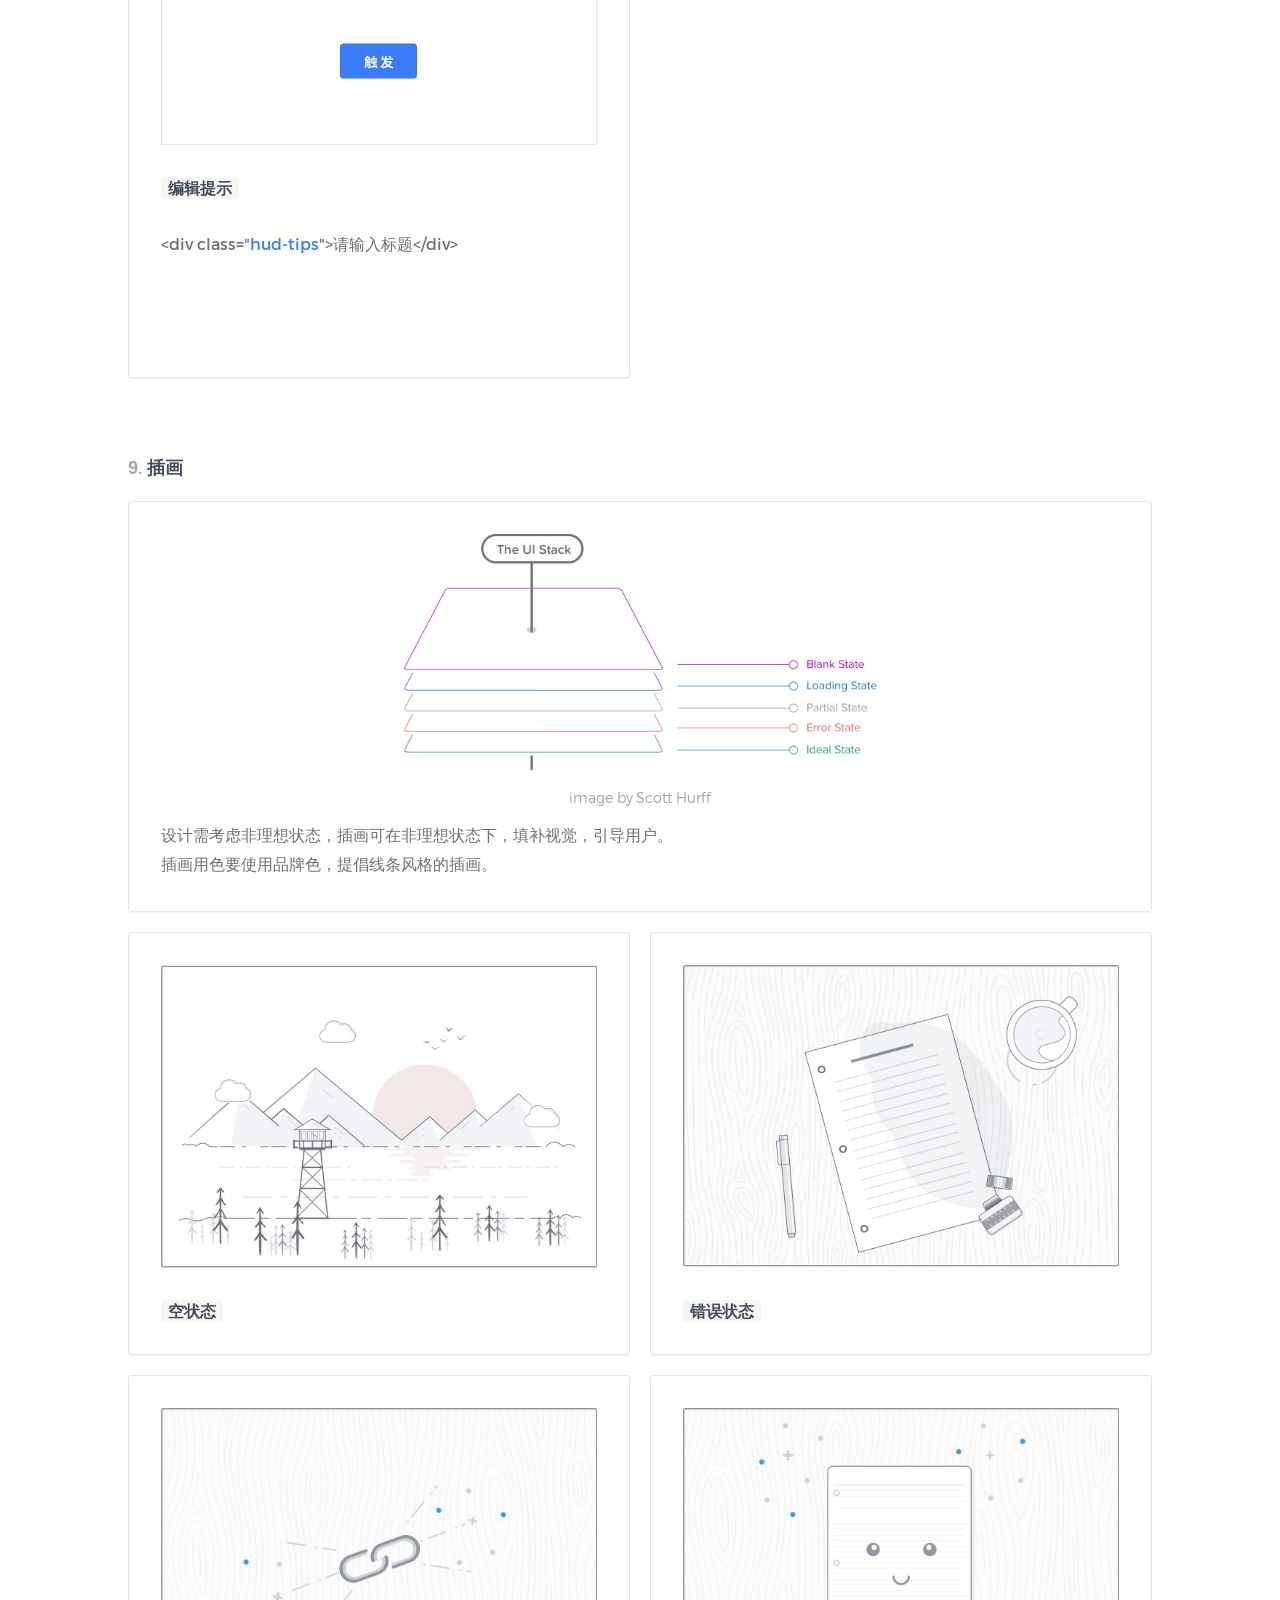
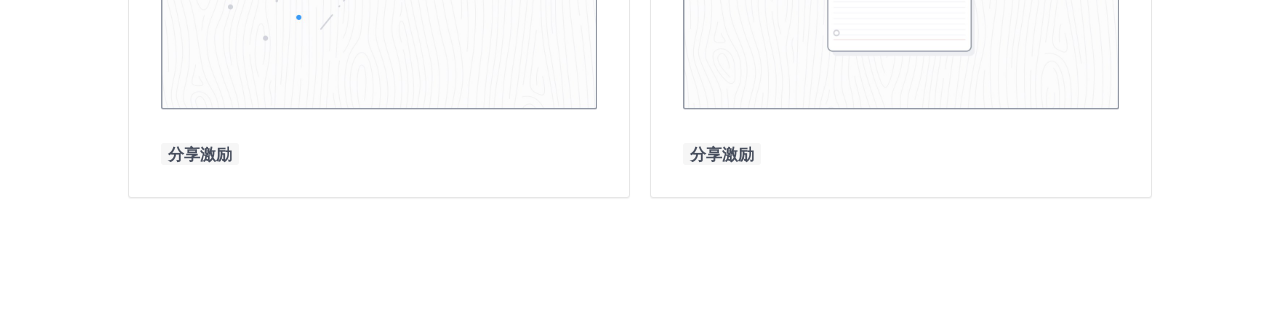
==== commit d8d8cf18: "fix some  bugs" ====
--- a/index.html
+++ b/index.html
@@ -261,7 +261,7 @@
 		<section id="animation" class="cd-animation">
 			<h2>动画</h2>
 			<div class="cd-box">
-					<span class="quote">"There isn’t one easing curve that works for absolutely everything. Crafting easing curves is a key component of designing motion."</span>
+					<span class="quote">“There isn’t one easing curve that works for absolutely everything. Crafting easing curves is a key component of designing motion.”</span>
 					<span class="animation_text">
 						动画设计相对更依赖感觉，字里行间的 Web 动画本质上追求一种明快清爽的运动感，而曲线使用又有所收敛,动画时间不宜超过 500ms。<br>主要使用的曲线有 5 种:
 						<span>
--- a/css/style-guide.css
+++ b/css/style-guide.css
@@ -544,13 +544,13 @@
   transition: border-color .3s ease-in-out;
 }
 .input-alert:after {
-  content: 'Please show me something real';
+  content: '验证码错误';
   font-size: 12px;
-  left: -256px;
-  top: 28px;
-  position: relative;
+  left: 16px;
+  top: 59px;
+  position: absolute;
   color: #F2555B;
-  font-family: 'Montserrat-Regular','HYQiHei-55',sans-serif;
+  font-family:'Montserrat-Regular',-apple-system,Helvetica Neue,Arial,PingFang SC,Hiragino Sans GB,Microsoft YaHei,WenQuanYi Micro Hei,sans-serif;
   -webkit-transition: border-color .3s ease-in-out;
   transition: border-color .3s ease-in-out;
 }
@@ -576,11 +576,11 @@
 .input-success:after {
   content: '验证码正确';
   font-size: 12px;
-  left: -256px;
-  top: 28px;
-  position: relative;
+  left: 16px;
+  top: 59px;
+  position: absolute;
   color: #45CE5E;
-  font-family: 'Montserrat-Regular','HYQiHei-60',sans-serif;
+  font-family: 'Montserrat-Regular',-apple-system,Helvetica Neue,Arial,PingFang SC,Hiragino Sans GB,Microsoft YaHei,WenQuanYi Micro Hei,sans-serif;
   -webkit-transition: border-color .3s ease-in-out;
   transition: border-color .3s ease-in-out;
 }
@@ -1422,14 +1422,6 @@
     color: #464d5c;
 }
 
-
-
-.icon-Forward:before {
-  content: "\e92e";
-}
-.icon-Backward:before {
-  content: "\e92f";
-}
 .icon-AddArticle:before {
   content: "\e900";
 }
@@ -1442,131 +1434,137 @@
 .icon-Apple:before {
   content: "\e903";
 }
+.icon-Backward:before {
+  content: "\e911";
+}
 .icon-Bird:before {
+  content: "\e905";
+}
+.icon-Bold:before {
+  content: "\e906";
+}
+.icon-Camera:before {
+  content: "\e907";
+}
+.icon-Copy:before {
+  content: "\e908";
+}
+.icon-Crop:before {
+  content: "\e909";
+}
+.icon-Delete:before {
+  content: "\e90a";
+}
+.icon-DeleteImage:before {
+  content: "\e90b";
+}
+.icon-Dial:before {
+  content: "\e90c";
+}
+.icon-Divide:before {
+  content: "\e90d";
+}
+.icon-Dot:before {
+  content: "\e90e";
+}
+.icon-Draft:before {
+  content: "\e90f";
+}
+.icon-Edit:before {
+  content: "\e910";
+}
+.icon-Forward:before {
   content: "\e904";
 }
-.icon-Bold:before {
-  content: "\e905";
-}
-.icon-Camera:before {
-  content: "\e906";
-}
-.icon-Copy:before {
-  content: "\e907";
-}
-.icon-Crop:before {
-  content: "\e908";
-}
-.icon-Delete:before {
-  content: "\e909";
-}
-.icon-DeleteImage:before {
-  content: "\e90a";
-}
-.icon-Dial:before {
-  content: "\e90b";
-}
-.icon-Divide:before {
-  content: "\e90c";
-}
-.icon-Dot:before {
-  content: "\e90d";
-}
-.icon-Draft:before {
-  content: "\e90e";
-}
-.icon-Edit:before {
-  content: "\e90f";
-}
 .icon-H1:before {
-  content: "\e910";
+  content: "\e912";
 }
 .icon-H2:before {
-  content: "\e911";
+  content: "\e913";
 }
 .icon-Heart:before {
-  content: "\e912";
+  content: "\e914";
 }
 .icon-iMac:before {
-  content: "\e913";
+  content: "\e915";
 }
 .icon-iPhone:before {
-  content: "\e914";
+  content: "\e916";
 }
 .icon-Link:before {
-  content: "\e915";
+  content: "\e917";
 }
 .icon-Mail:before {
-  content: "\e916";
+  content: "\e918";
 }
 .icon-More:before {
-  content: "\e917";
+  content: "\e919";
 }
 .icon-Note:before {
-  content: "\e918";
+  content: "\e91a";
 }
 .icon-Num:before {
-  content: "\e919";
+  content: "\e91b";
 }
 .icon-Preview:before {
-  content: "\e91a";
+  content: "\e91c";
 }
 .icon-Publish:before {
-  content: "\e91b";
+  content: "\e91d";
 }
 .icon-Quote:before {
-  content: "\e91c";
+  content: "\e91e";
 }
 .icon-Rain:before {
-  content: "\e91d";
+  content: "\e91f";
 }
 .icon-Recycle:before {
-  content: "\e91e";
+  content: "\e920";
 }
 .icon-Replace:before {
-  content: "\e91f";
+  content: "\e921";
 }
 .icon-Right:before {
-  content: "\e920";
+  content: "\e922";
 }
 .icon-ScaleDown:before {
-  content: "\e921";
+  content: "\e923";
 }
 .icon-ScaleUp:before {
-  content: "\e922";
+  content: "\e924";
 }
 .icon-SendVerify:before {
-  content: "\e923";
+  content: "\e925";
 }
 .icon-Share:before {
-  content: "\e924";
+  content: "\e926";
 }
 .icon-Share2:before {
-  content: "\e925";
+  content: "\e927";
 }
 .icon-SmashnEmpty:before {
-  content: "\e926";
+  content: "\e928";
 }
 .icon-UploadImage:before {
-  content: "\e927";
+  content: "\e929";
 }
 .icon-Waterfall:before {
-  content: "\e928";
+  content: "\e92a";
 }
 .icon-Wechat:before {
-  content: "\e929";
+  content: "\e92b";
 }
 .icon-Weibo:before {
-  content: "\e92a";
+  content: "\e92c";
 }
 .icon-WhiteNoise:before {
-  content: "\e92b";
+  content: "\e92d";
 }
 .icon-Wind:before {
-  content: "\e92d";
+  content: "\e92e";
 }
 .icon-Wrong:before {
-  content: "\e92c";
+  content: "\e92f";
 }
 
 
